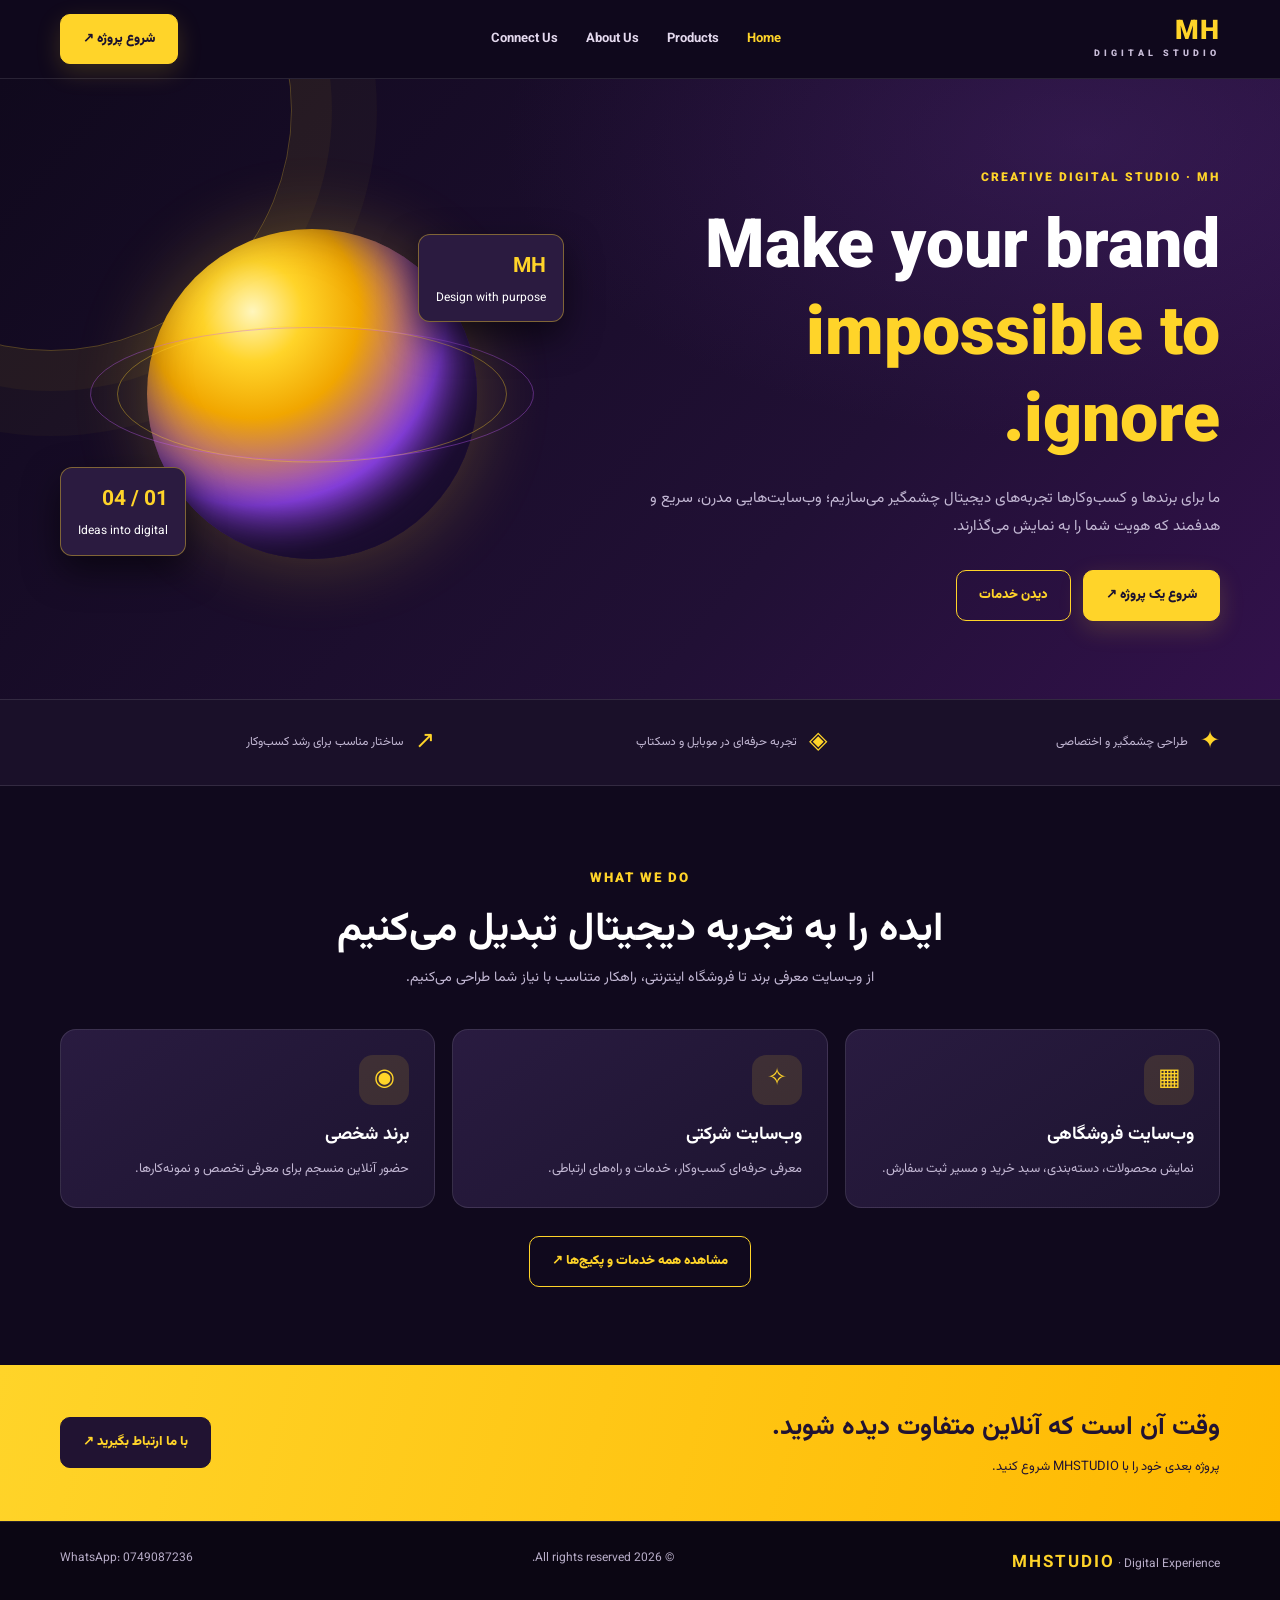
==== index.html @ b2521bc9 "Remove personal attribution and update WhatsApp contact" ====
<!doctype html><html lang="fa" dir="rtl"><head><meta charset="utf-8"><meta name="viewport" content="width=device-width,initial-scale=1"><meta name="theme-color" content="#10091d"><meta name="description" content="MHSTUDIO — creative web design and digital studio"><title>Home | MHSTUDIO</title><link rel="stylesheet" href="style.css"></head><body><header><div class="wrap nav"><a class="brand" href="index.html">MH<small>DIGITAL STUDIO</small></a><nav class="links" id="links"><a class="active" href="index.html">Home</a><a class="" href="products.html">Products</a><a class="" href="about.html">About Us</a><a class="" href="contact.html">Connect Us</a></nav><a class="btn" href="contact.html">شروع پروژه ↗</a><button class="menu" id="menu">☰</button></div></header><main><section class="hero"><div class="wrap hero-grid"><div><div class="tag">CREATIVE DIGITAL STUDIO · MH</div><h1>Make your brand<br><span>impossible to ignore.</span></h1><p>ما برای برندها و کسب‌وکارها تجربه‌های دیجیتال چشمگیر می‌سازیم؛ وب‌سایت‌هایی مدرن، سریع و هدفمند که هویت شما را به نمایش می‌گذارند.</p><div class="actions"><a class="btn" href="contact.html">شروع یک پروژه ↗</a><a class="btn outline" href="products.html">دیدن خدمات</a></div></div><div class="art"><div class="disc"></div><div class="float f1"><b>MH</b>Design with purpose</div><div class="float f2"><b>01 / 04</b>Ideas into digital</div></div></div></section><div class="strip"><div class="wrap stripin"><div class="stripitem"><i>✦</i>طراحی چشمگیر و اختصاصی</div><div class="stripitem"><i>◈</i>تجربه حرفه‌ای در موبایل و دسکتاپ</div><div class="stripitem"><i>↗</i>ساختار مناسب برای رشد کسب‌وکار</div></div></div><section class="content"><div class="wrap"><div class="head"><small>WHAT WE DO</small><h2>ایده را به تجربه دیجیتال تبدیل می‌کنیم</h2><p>از وب‌سایت معرفی برند تا فروشگاه اینترنتی، راهکار متناسب با نیاز شما طراحی می‌کنیم.</p></div><div class="cards"><article class="card"><div class="ico">▦</div><h3>وب‌سایت فروشگاهی</h3><p>نمایش محصولات، دسته‌بندی، سبد خرید و مسیر ثبت سفارش.</p></article><article class="card"><div class="ico">✧</div><h3>وب‌سایت شرکتی</h3><p>معرفی حرفه‌ای کسب‌وکار، خدمات و راه‌های ارتباطی.</p></article><article class="card"><div class="ico">◉</div><h3>برند شخصی</h3><p>حضور آنلاین منسجم برای معرفی تخصص و نمونه‌کارها.</p></article></div><div style="text-align:center;margin-top:28px"><a class="btn outline" href="products.html">مشاهده همه خدمات و پکیج‌ها ↗</a></div></div></section><div class="band"><div class="wrap bandin"><div><h2>وقت آن است که آنلاین متفاوت دیده شوید.</h2><p>پروژه بعدی خود را با MHSTUDIO شروع کنید.</p></div><a class="btn" href="contact.html">با ما ارتباط بگیرید ↗</a></div></div></main><footer><div class="wrap foot"><div><strong>MHSTUDIO</strong> · Digital Experience</div><div>© 2026 All rights reserved.</div><div><a href="https://wa.me/93749087236" target="_blank" rel="noopener">WhatsApp: 0749087236</a></div></div></footer><script>document.getElementById('menu').onclick=()=>document.getElementById('links').classList.toggle('open');document.querySelectorAll('.links a').forEach(a=>a.onclick=()=>document.getElementById('links').classList.remove('open'));</script></body></html>
---- style.css ----
@import url('https://fonts.googleapis.com/css2?family=Vazirmatn:wght@300;400;500;600;700;800;900&display=swap');
:root{--bg:#10091d;--bg2:#1b1030;--panel:#24183b;--yellow:#ffd429;--yellow2:#ffb800;--white:#fff;--muted:#c3b8d4;--line:#ffffff1c;--purple:#8d42e8;--pink:#ec4baf}
*{box-sizing:border-box}html{scroll-behavior:smooth}body{margin:0;background:var(--bg);color:var(--white);font-family:Vazirmatn,Tahoma,sans-serif;line-height:1.9}a{color:inherit;text-decoration:none}.wrap{width:min(1160px,calc(100% - 36px));margin:auto}
header{position:sticky;top:0;z-index:20;background:#10091df2;border-bottom:1px solid var(--line);backdrop-filter:blur(16px)}.nav{height:78px;display:flex;align-items:center;justify-content:space-between;gap:20px}.brand{font-size:27px;font-weight:900;letter-spacing:1px;color:var(--yellow);line-height:1}.brand small{display:block;color:#c9bdd9;font-size:9px;letter-spacing:4px;margin-top:4px}.links{display:flex;gap:28px;align-items:center;color:#e4d9ee;font-size:13px;font-weight:700}.links a:hover,.links a.active{color:var(--yellow)}.btn{display:inline-flex;align-items:center;justify-content:center;gap:9px;background:var(--yellow);color:#1b1230;padding:12px 22px;border-radius:10px;font-size:13px;font-weight:900;border:1px solid var(--yellow);box-shadow:0 8px 25px #ffd4292b;cursor:pointer}.btn:hover{background:#ffe36b;transform:translateY(-1px)}.btn.outline{background:transparent;color:var(--yellow);box-shadow:none}.menu{display:none;background:transparent;color:var(--yellow);border:1px solid var(--line);border-radius:9px;padding:8px 12px;font-size:20px}
.hero{position:relative;overflow:hidden;padding:88px 0 78px;background:radial-gradient(ellipse at 85% 10%,#572a8055,transparent 38%),linear-gradient(130deg,#10091d,#211035 65%,#32114b)}.hero:before{content:"";position:absolute;width:480px;height:480px;border-radius:50%;border:1px solid #ffd42945;left:-190px;top:-210px;box-shadow:0 0 0 40px #ffd4290b,0 0 0 85px #ffd42908}.hero-grid{position:relative;display:grid;grid-template-columns:1.1fr .9fr;gap:40px;align-items:center}.tag{color:var(--yellow);font-size:12px;font-weight:900;letter-spacing:2px}.hero h1{font-size:clamp(40px,5.5vw,68px);line-height:1.28;margin:17px 0;font-weight:900}.hero h1 span{color:var(--yellow)}.hero p{color:var(--muted);max-width:590px;font-size:15px}.actions{display:flex;gap:12px;flex-wrap:wrap;margin-top:28px}.art{min-height:360px;display:grid;place-items:center;position:relative}.disc{width:min(330px,72vw);aspect-ratio:1;border-radius:50%;background:radial-gradient(circle at 32% 25%,#fff6bd 0,#ffd429 15%,#f1a600 32%,#8d42e8 58%,#28123f 74%);box-shadow:0 0 75px #ffd4293d,inset -22px -25px 55px #180c2d;position:relative}.disc:before,.disc:after{content:"";position:absolute;inset:-30px;border:1px solid #ffd42977;border-radius:50%;transform:scaleY(.35) rotate(-28deg)}.disc:after{inset:-57px;transform:scaleY(.3) rotate(38deg);border-color:#c35bff77}.float{position:absolute;background:#2b1b40;border:1px solid #ffd42966;border-radius:12px;padding:12px 17px;font-size:12px;box-shadow:0 15px 35px #0008}.float b{display:block;color:var(--yellow);font-size:21px}.f1{top:20px;right:0}.f2{bottom:18px;left:0}
.strip{border-block:1px solid var(--line);background:#1a1029}.stripin{display:grid;grid-template-columns:repeat(3,1fr);gap:18px;padding:20px 0}.stripitem{display:flex;align-items:center;gap:12px;font-size:12px;color:var(--muted)}.stripitem i{font-style:normal;color:var(--yellow);font-size:24px}
section.content{padding:78px 0}.head{text-align:center;max-width:700px;margin:0 auto 38px}.head small{color:var(--yellow);font-weight:900;letter-spacing:2px}.head h2{font-size:clamp(28px,4vw,40px);margin:7px 0;color:white;line-height:1.4}.head p{font-size:14px;color:var(--muted);margin:0}.cards{display:grid;grid-template-columns:repeat(3,1fr);gap:17px}.card{background:linear-gradient(145deg,#291b40,#1d1430);border:1px solid var(--line);border-radius:16px;padding:25px;transition:.2s}.card:hover{transform:translateY(-5px);border-color:#ffd42988;box-shadow:0 16px 36px #0004}.ico{width:50px;height:50px;border-radius:14px;display:grid;place-items:center;background:#ffd42920;color:var(--yellow);font-size:24px}.card h3{margin:13px 0 5px;font-size:18px}.card p{font-size:13px;color:var(--muted);margin:0}.band{background:linear-gradient(105deg,#ffd429,#ffb800);color:#211332;padding:38px 0}.bandin{display:flex;justify-content:space-between;align-items:center;gap:20px}.band h2{font-size:26px;margin:0}.band p{margin:3px 0;font-size:13px}.band .btn{background:#211332;color:var(--yellow);border-color:#211332;box-shadow:none}
.pagehero{padding:58px 0;background:radial-gradient(ellipse at 80% 0,#672a8050,transparent 45%),#1a1029;border-bottom:1px solid var(--line)}.pagehero small{color:var(--yellow);letter-spacing:2px;font-weight:900}.pagehero h1{font-size:42px;margin:7px 0}.pagehero p{color:var(--muted);margin:0;max-width:700px}.productgrid{display:grid;grid-template-columns:repeat(3,1fr);gap:18px}.product{border-radius:17px;overflow:hidden;background:#211632;border:1px solid var(--line)}.producttop{height:155px;display:grid;place-items:center;background:linear-gradient(135deg,#ffd429,#f09e00);color:#241332;font-size:32px;font-weight:900;letter-spacing:2px}.product:nth-child(2) .producttop{background:linear-gradient(135deg,#a14ff0,#57288a);color:white}.product:nth-child(3) .producttop{background:linear-gradient(135deg,#f04baf,#9c2674);color:white}.product:nth-child(4) .producttop{background:linear-gradient(135deg,#2cbdc4,#126d79);color:white}.product:nth-child(5) .producttop{background:linear-gradient(135deg,#ffd429,#f1b900)}.productbody{padding:21px}.productbody small{color:var(--yellow);font-weight:900}.productbody h3{margin:5px 0}.productbody p{font-size:13px;color:var(--muted);min-height:50px}.price{font-size:13px;color:var(--yellow);font-weight:800}
.split{display:grid;grid-template-columns:.9fr 1.1fr;gap:40px;align-items:center}.visual{min-height:310px;border-radius:18px;background:radial-gradient(circle at 35% 35%,#ffd429,#a65a13 35%,#38154d 70%);display:grid;place-items:center;font-size:62px;font-weight:900;color:#fff4c0;text-shadow:0 5px 20px #0007}.copy h2{font-size:32px;line-height:1.5;margin:0 0 10px}.copy p,.copy li{font-size:14px;color:var(--muted)}.copy ul{padding-right:20px}.copy li{margin:8px 0}.contactgrid{display:grid;grid-template-columns:.8fr 1.2fr;gap:20px}.contactbox,.form{background:#211632;border:1px solid var(--line);border-radius:16px;padding:25px}.contactbox h3{font-size:23px;margin-top:0}.contactbox p{font-size:13px;color:var(--muted)}.form{display:grid;grid-template-columns:1fr 1fr;gap:12px}.field{display:grid;gap:5px}.field.full,.status{grid-column:1/-1}.field label{font-size:12px;color:#e4d9ee}.field input,.field select,.field textarea{width:100%;padding:12px;border-radius:9px;border:1px solid #ffffff24;background:#170e25;color:white;font:inherit;font-size:13px}.field select option{color:#111}.field textarea{min-height:105px}.status{font-size:13px;color:var(--yellow);min-height:22px}
footer{background:#0b0613;border-top:1px solid var(--line);padding:25px 0;color:#b8adc8;font-size:12px}.foot{display:flex;justify-content:space-between;gap:14px;flex-wrap:wrap}.foot strong{color:var(--yellow);font-size:17px;letter-spacing:2px}
@media(max-width:800px){.links{display:none;position:absolute;top:78px;right:0;left:0;background:#160d24;padding:18px 22px;flex-direction:column;align-items:flex-start;border-bottom:1px solid var(--line)}.links.open{display:flex}.menu{display:block}.nav>.btn{display:none}.hero-grid,.split,.contactgrid{grid-template-columns:1fr}.hero{padding:60px 0}.art{min-height:270px}.disc{width:220px}.cards,.productgrid{grid-template-columns:1fr 1fr}.stripin{grid-template-columns:1fr}.bandin{align-items:flex-start;flex-direction:column}}
@media(max-width:520px){.wrap{width:calc(100% - 28px)}section.content{padding:58px 0}.cards,.productgrid{grid-template-columns:1fr}.hero h1{font-size:39px}.pagehero h1{font-size:34px}.form{grid-template-columns:1fr}.field.full,.status{grid-column:auto}.foot{display:block}.foot div{margin:6px 0}.band h2{font-size:22px}}
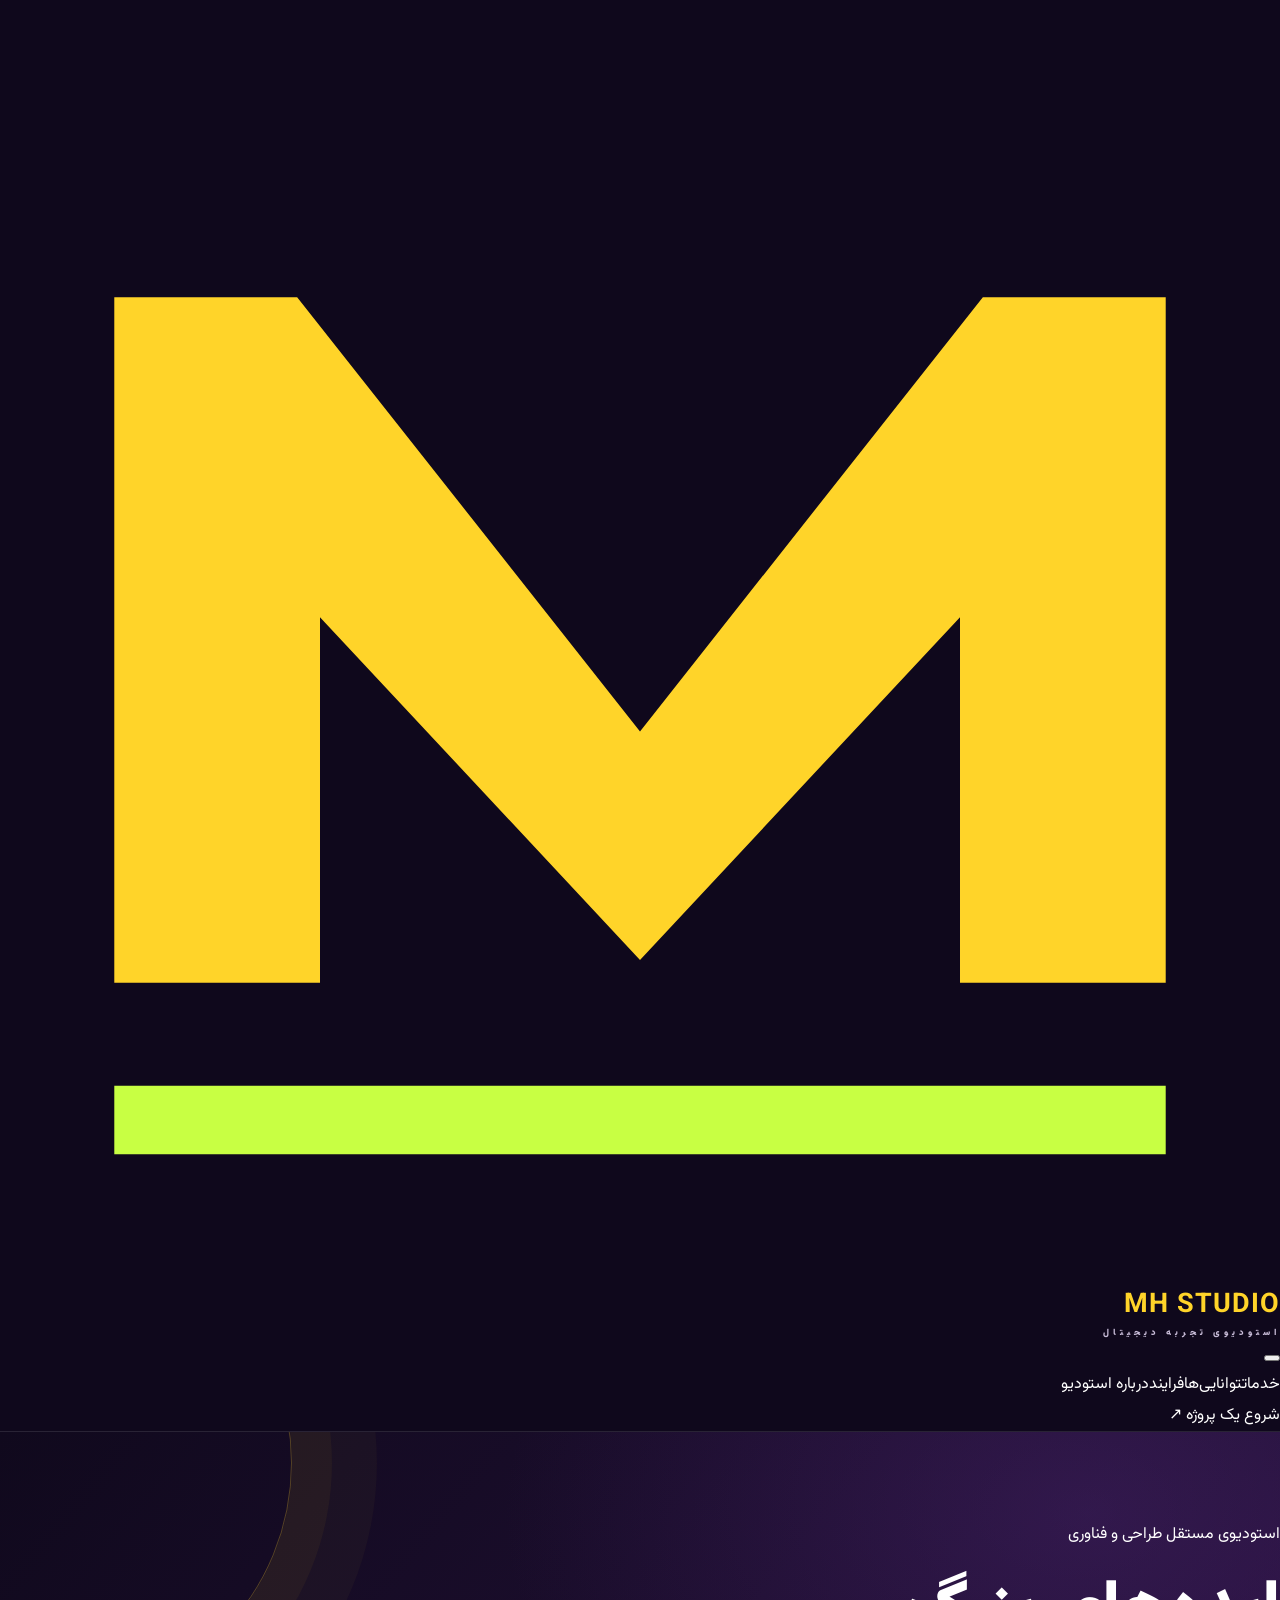
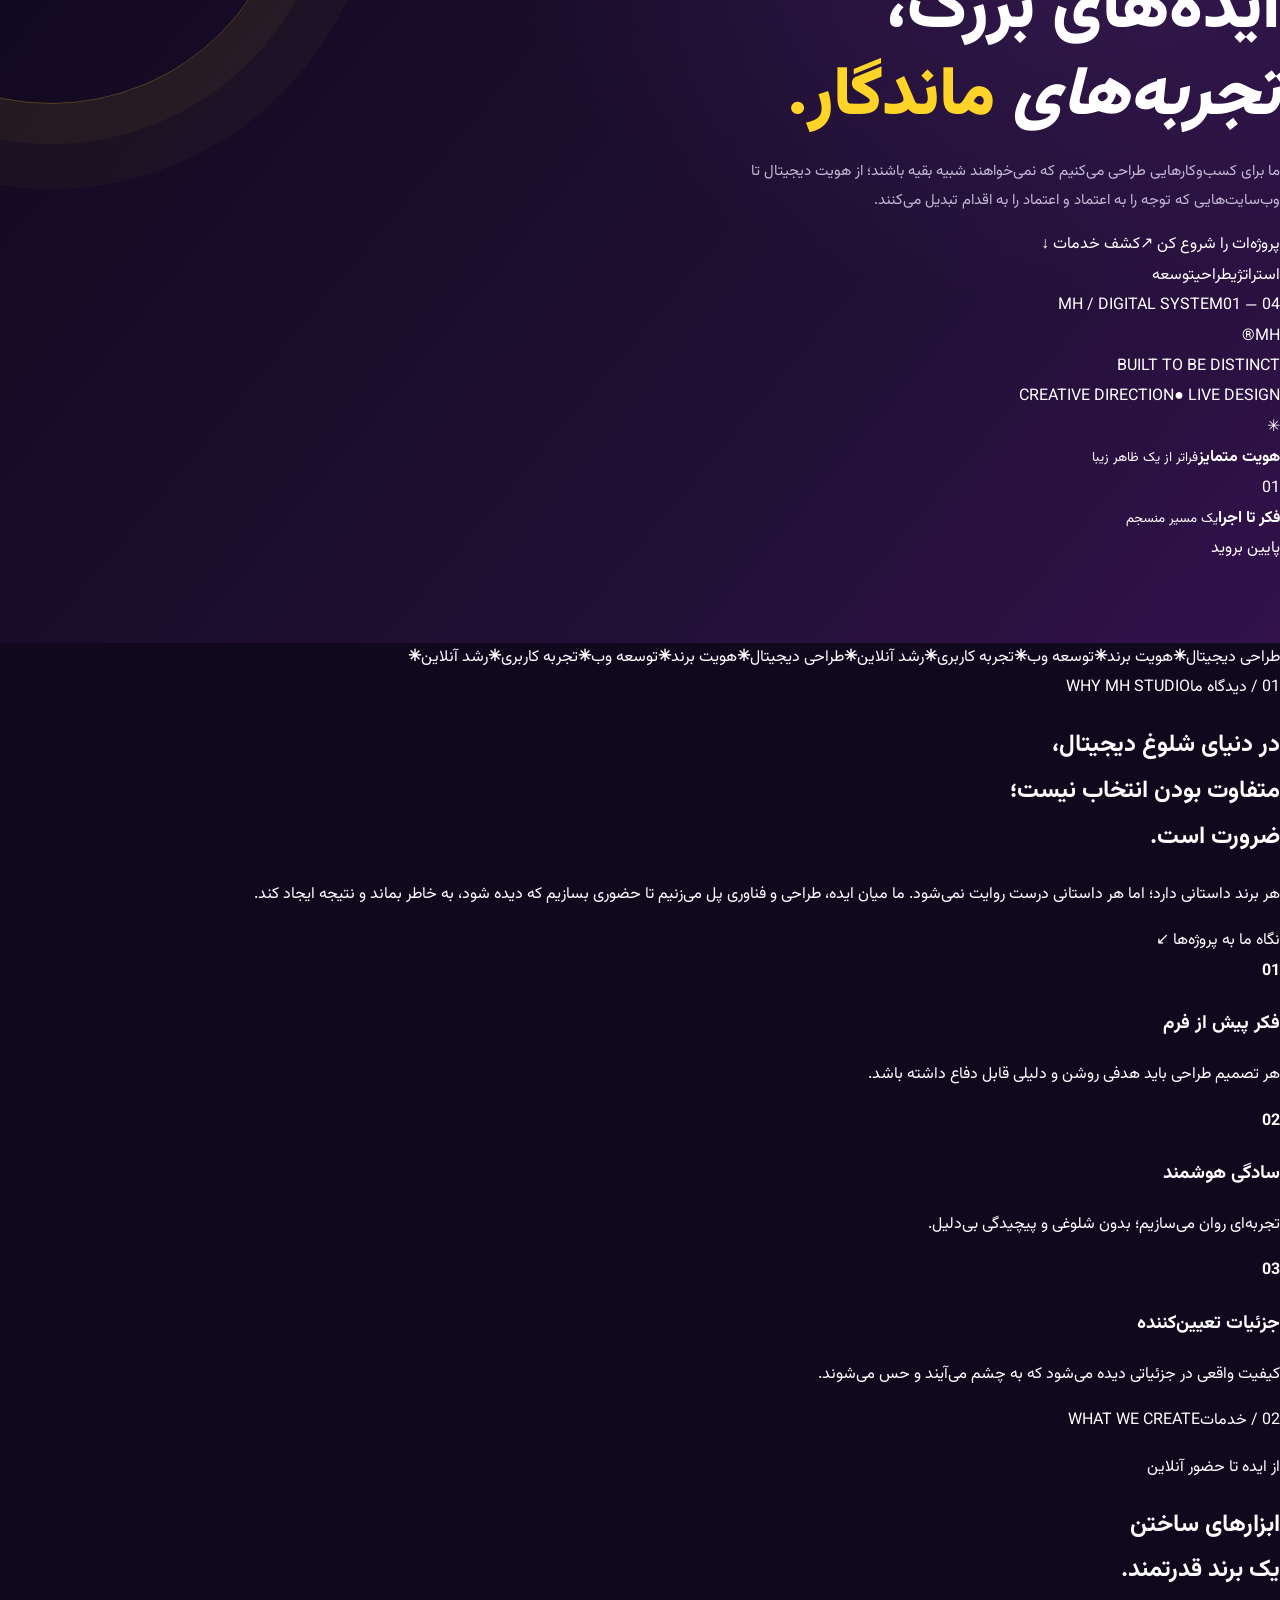
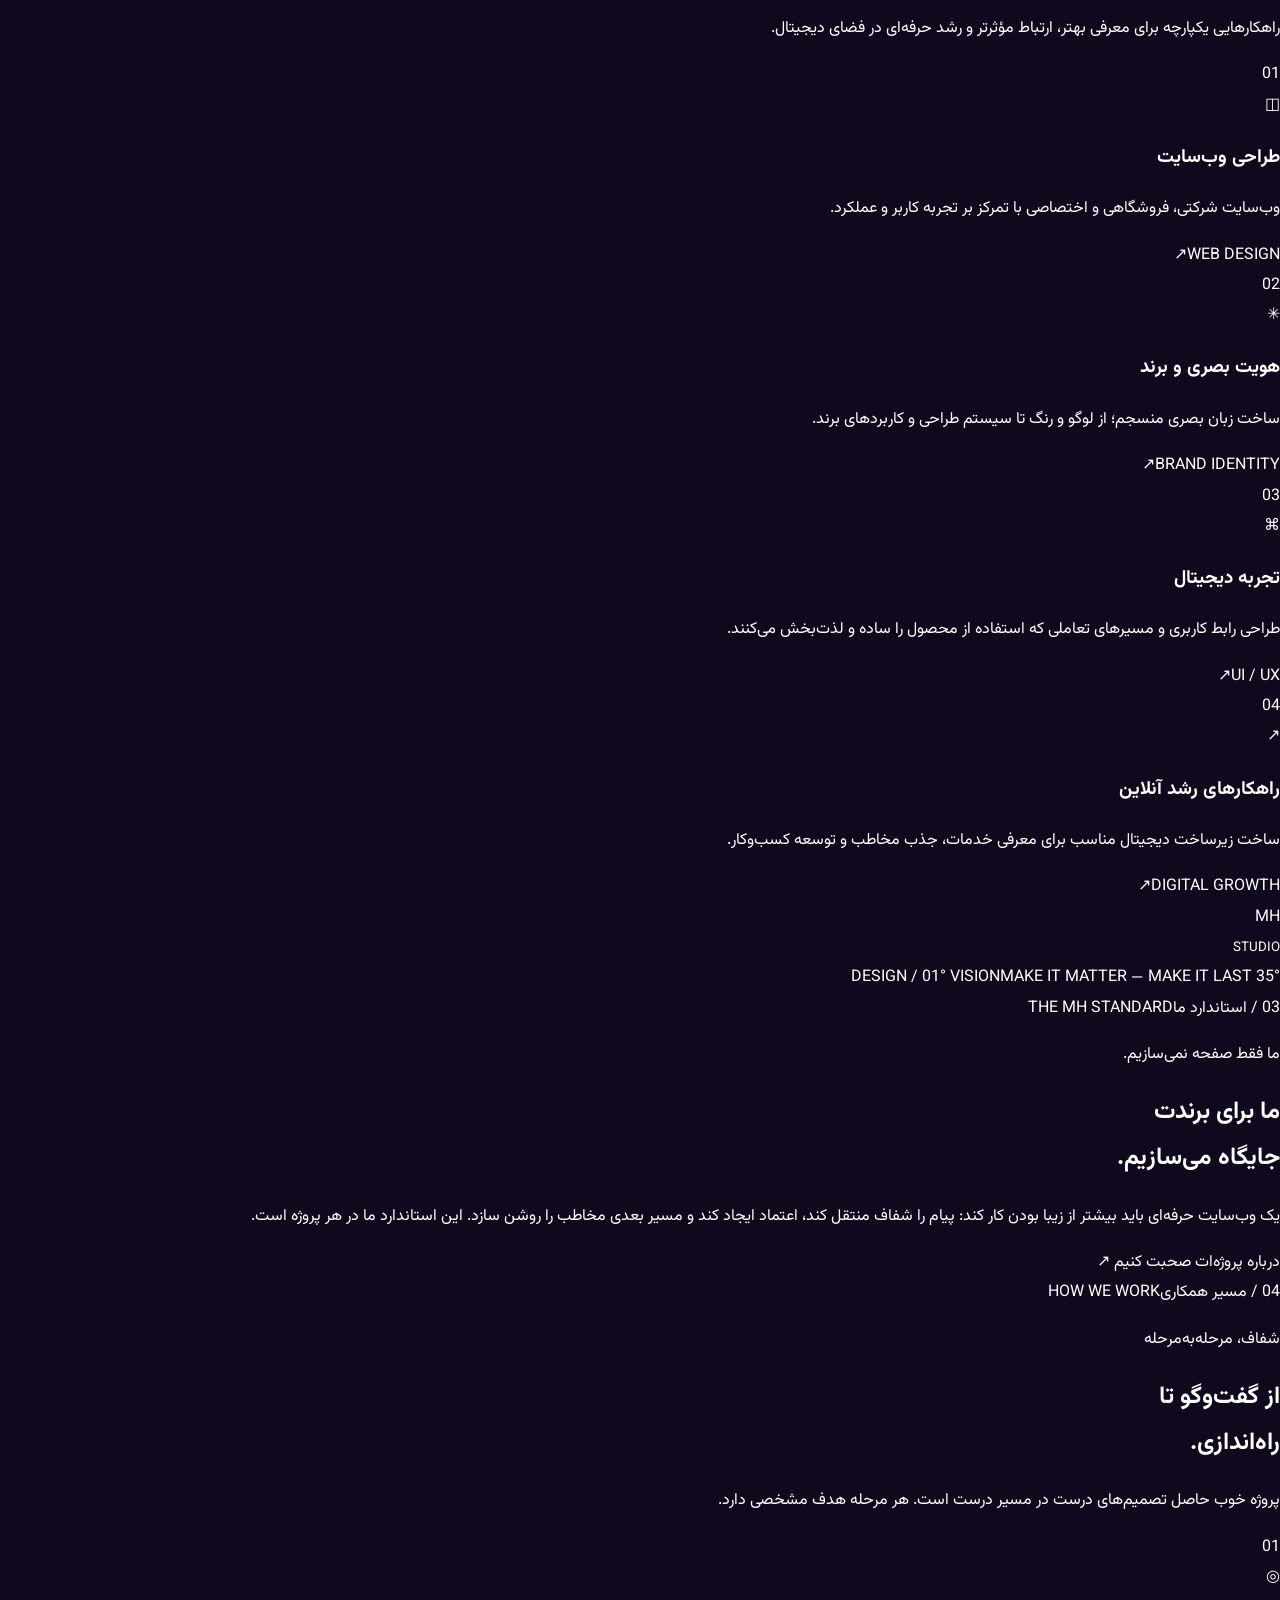
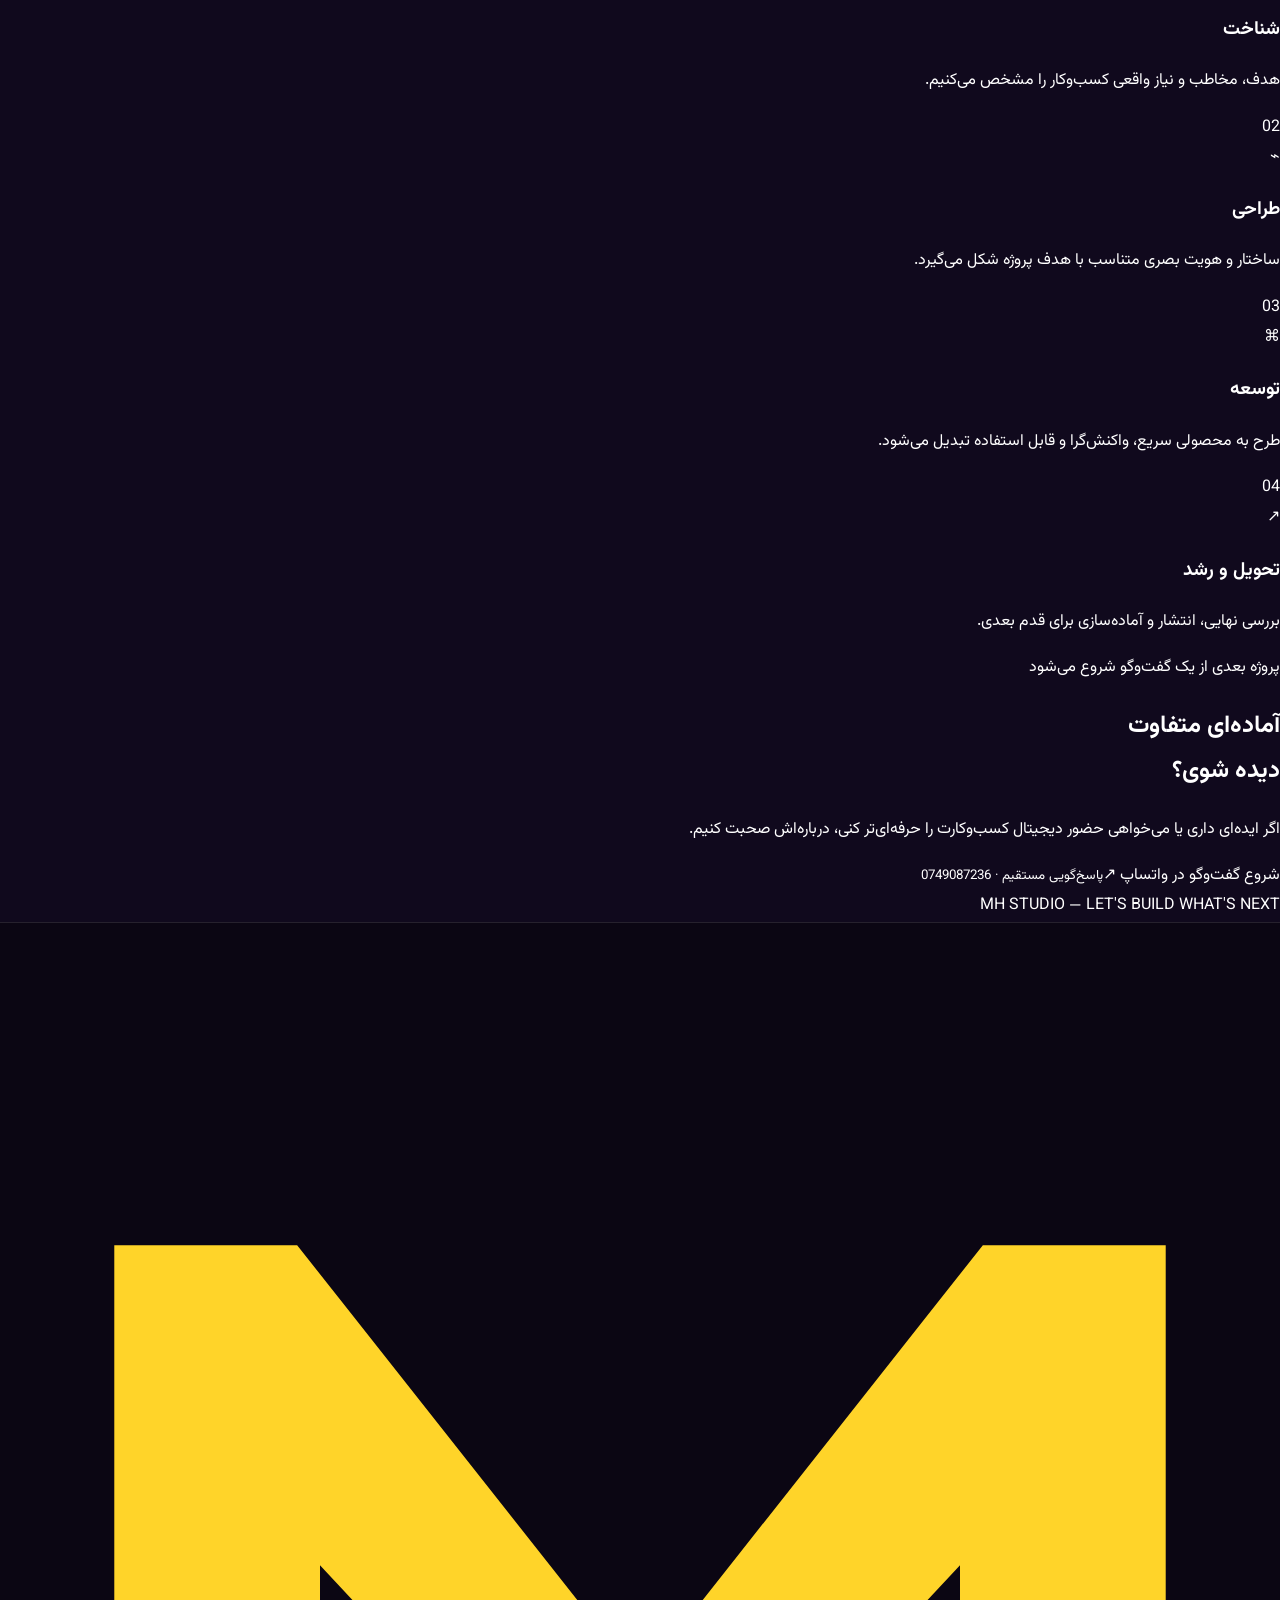
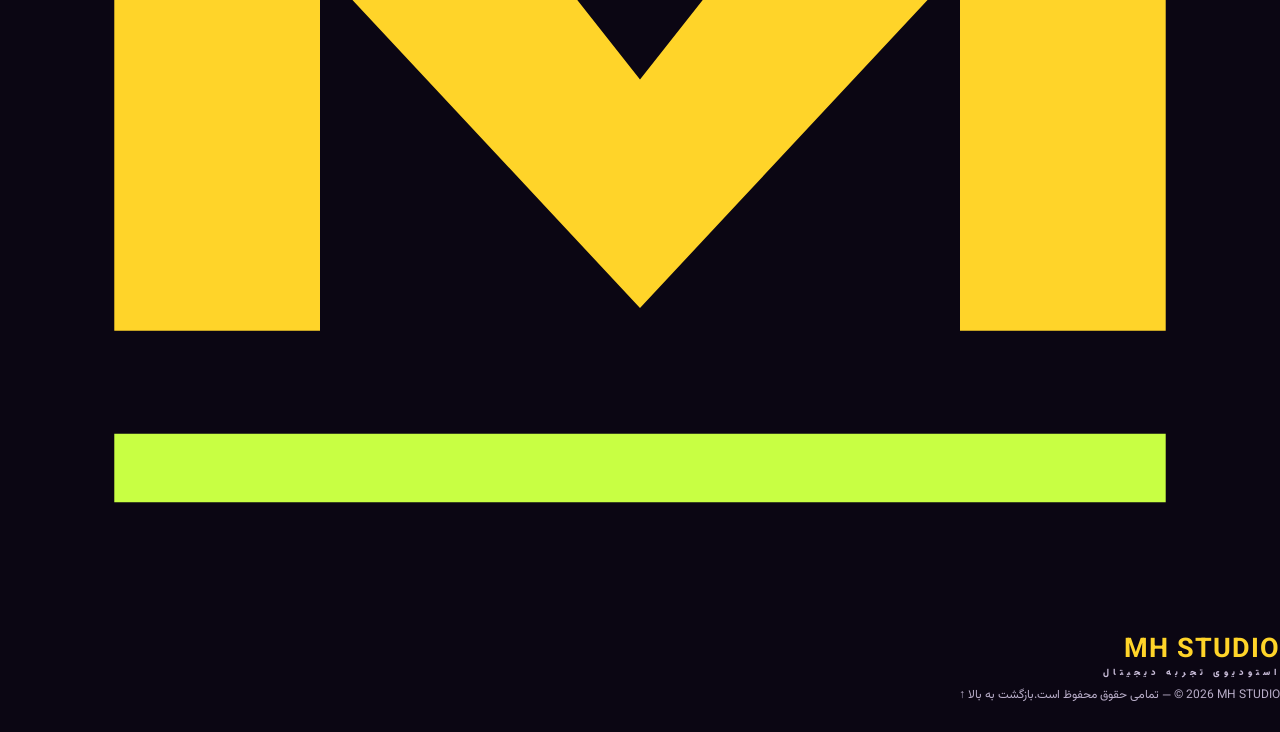
==== commit 8fd20bc7: "Redesign MH Studio homepage in Persian with custom identity and motion" ====
--- a/index.html
+++ b/index.html
@@ -1 +1,83 @@
-<!doctype html><html lang="fa" dir="rtl"><head><meta charset="utf-8"><meta name="viewport" content="width=device-width,initial-scale=1"><meta name="theme-color" content="#10091d"><meta name="description" content="MHSTUDIO — creative web design and digital studio"><title>Home | MHSTUDIO</title><link rel="stylesheet" href="style.css"></head><body><header><div class="wrap nav"><a class="brand" href="index.html">MH<small>DIGITAL STUDIO</small></a><nav class="links" id="links"><a class="active" href="index.html">Home</a><a class="" href="products.html">Products</a><a class="" href="about.html">About Us</a><a class="" href="contact.html">Connect Us</a></nav><a class="btn" href="contact.html">شروع پروژه ↗</a><button class="menu" id="menu">☰</button></div></header><main><section class="hero"><div class="wrap hero-grid"><div><div class="tag">CREATIVE DIGITAL STUDIO · MH</div><h1>Make your brand<br><span>impossible to ignore.</span></h1><p>ما برای برندها و کسب‌وکارها تجربه‌های دیجیتال چشمگیر می‌سازیم؛ وب‌سایت‌هایی مدرن، سریع و هدفمند که هویت شما را به نمایش می‌گذارند.</p><div class="actions"><a class="btn" href="contact.html">شروع یک پروژه ↗</a><a class="btn outline" href="products.html">دیدن خدمات</a></div></div><div class="art"><div class="disc"></div><div class="float f1"><b>MH</b>Design with purpose</div><div class="float f2"><b>01 / 04</b>Ideas into digital</div></div></div></section><div class="strip"><div class="wrap stripin"><div class="stripitem"><i>✦</i>طراحی چشمگیر و اختصاصی</div><div class="stripitem"><i>◈</i>تجربه حرفه‌ای در موبایل و دسکتاپ</div><div class="stripitem"><i>↗</i>ساختار مناسب برای رشد کسب‌وکار</div></div></div><section class="content"><div class="wrap"><div class="head"><small>WHAT WE DO</small><h2>ایده را به تجربه دیجیتال تبدیل می‌کنیم</h2><p>از وب‌سایت معرفی برند تا فروشگاه اینترنتی، راهکار متناسب با نیاز شما طراحی می‌کنیم.</p></div><div class="cards"><article class="card"><div class="ico">▦</div><h3>وب‌سایت فروشگاهی</h3><p>نمایش محصولات، دسته‌بندی، سبد خرید و مسیر ثبت سفارش.</p></article><article class="card"><div class="ico">✧</div><h3>وب‌سایت شرکتی</h3><p>معرفی حرفه‌ای کسب‌وکار، خدمات و راه‌های ارتباطی.</p></article><article class="card"><div class="ico">◉</div><h3>برند شخصی</h3><p>حضور آنلاین منسجم برای معرفی تخصص و نمونه‌کارها.</p></article></div><div style="text-align:center;margin-top:28px"><a class="btn outline" href="products.html">مشاهده همه خدمات و پکیج‌ها ↗</a></div></div></section><div class="band"><div class="wrap bandin"><div><h2>وقت آن است که آنلاین متفاوت دیده شوید.</h2><p>پروژه بعدی خود را با MHSTUDIO شروع کنید.</p></div><a class="btn" href="contact.html">با ما ارتباط بگیرید ↗</a></div></div></main><footer><div class="wrap foot"><div><strong>MHSTUDIO</strong> · Digital Experience</div><div>© 2026 All rights reserved.</div><div><a href="https://wa.me/93749087236" target="_blank" rel="noopener">WhatsApp: 0749087236</a></div></div></footer><script>document.getElementById('menu').onclick=()=>document.getElementById('links').classList.toggle('open');document.querySelectorAll('.links a').forEach(a=>a.onclick=()=>document.getElementById('links').classList.remove('open'));</script></body></html>+<!doctype html>
+<html lang="fa" dir="rtl">
+<head>
+<meta charset="utf-8"><meta name="viewport" content="width=device-width,initial-scale=1">
+<meta name="theme-color" content="#090b0a">
+<meta name="description" content="MH STUDIO — استودیوی مستقل طراحی تجربه‌های دیجیتال، وب‌سایت و هویت برند.">
+<title>MH STUDIO — استودیو تجربه‌های دیجیتال</title>
+<link rel="preconnect" href="https://fonts.googleapis.com"><link rel="preconnect" href="https://fonts.gstatic.com" crossorigin>
+<link href="https://fonts.googleapis.com/css2?family=Vazirmatn:wght@300;400;500;600;700;800;900&display=swap" rel="stylesheet">
+<link rel="stylesheet" href="style.css">
+</head>
+<body>
+<div class="noise"></div><div class="cursor-glow" aria-hidden="true"></div>
+<header class="site-header" id="top">
+ <a class="brand" href="#top" aria-label="MH Studio">
+  <svg class="brand-mark" viewBox="0 0 56 56" role="img" aria-label="MH"><path d="M5 43V13h8l15 19 15-19h8v30h-9V27L28 42 14 27v16z" fill="currentColor"/><path d="M5 49h46" stroke="#c8ff43" stroke-width="3"/></svg>
+  <span><b>MH STUDIO</b><small>استودیوی تجربه دیجیتال</small></span>
+ </a>
+ <button class="menu-toggle" aria-label="باز کردن منو" aria-expanded="false"><i></i><i></i></button>
+ <nav class="main-nav"><a href="#services">خدمات</a><a href="#work">توانایی‌ها</a><a href="#process">فرایند</a><a href="#about">درباره استودیو</a></nav>
+ <a class="header-cta" href="#contact">شروع یک پروژه <span>↗</span></a>
+</header>
+<main>
+<section class="hero section-shell">
+ <div class="hero-grid"></div><div class="hero-orbit orbit-one"></div><div class="hero-orbit orbit-two"></div>
+ <div class="hero-copy reveal">
+  <div class="eyebrow"><span class="pulse"></span> استودیوی مستقل طراحی و فناوری</div>
+  <h1>ایده‌های بزرگ،<br><em>تجربه‌های</em> <span class="outline-text">ماندگار.</span></h1>
+  <p class="hero-lead">ما برای کسب‌وکارهایی طراحی می‌کنیم که نمی‌خواهند شبیه بقیه باشند؛ از هویت دیجیتال تا وب‌سایت‌هایی که توجه را به اعتماد و اعتماد را به اقدام تبدیل می‌کنند.</p>
+  <div class="hero-actions"><a class="button button-primary" href="#contact">پروژه‌ات را شروع کن <span>↗</span></a><a class="text-link" href="#services">کشف خدمات <span>↓</span></a></div>
+  <div class="hero-meta"><span>استراتژی</span><b></b><span>طراحی</span><b></b><span>توسعه</span></div>
+ </div>
+ <div class="hero-visual reveal">
+  <div class="visual-frame"><div class="visual-top"><span>MH / DIGITAL SYSTEM</span><span>01 — 04</span></div>
+   <div class="visual-core"><div class="core-ring ring-a"></div><div class="core-ring ring-b"></div><div class="core-cross">MH<span>®</span></div><div class="core-caption">BUILT TO BE DISTINCT</div></div>
+   <div class="visual-bottom"><span>CREATIVE DIRECTION</span><span class="live-dot">● LIVE DESIGN</span></div>
+  </div>
+  <div class="float-card float-a"><span class="mini-icon">✳</span><div><b>هویت متمایز</b><small>فراتر از یک ظاهر زیبا</small></div></div>
+  <div class="float-card float-b"><span class="mini-number">01</span><div><b>فکر تا اجرا</b><small>یک مسیر منسجم</small></div></div>
+ </div>
+ <div class="hero-scroll"><span>پایین بروید</span><i></i></div>
+</section>
+<section class="ticker" aria-label="توانایی‌ها"><div class="ticker-track"><span>طراحی دیجیتال</span><b>✳</b><span>هویت برند</span><b>✳</b><span>توسعه وب</span><b>✳</b><span>تجربه کاربری</span><b>✳</b><span>رشد آنلاین</span><b>✳</b><span>طراحی دیجیتال</span><b>✳</b><span>هویت برند</span><b>✳</b><span>توسعه وب</span><b>✳</b><span>تجربه کاربری</span><b>✳</b><span>رشد آنلاین</span><b>✳</b></div></section>
+<section class="intro section-shell" id="about">
+ <div class="section-label reveal"><span>01 / دیدگاه ما</span><i></i><span>WHY MH STUDIO</span></div>
+ <div class="intro-layout"><h2 class="reveal">در دنیای شلوغ دیجیتال،<br> <span>متفاوت بودن</span> انتخاب نیست؛<br> ضرورت است.</h2><div class="intro-text reveal"><p>هر برند داستانی دارد؛ اما هر داستانی درست روایت نمی‌شود. ما میان ایده، طراحی و فناوری پل می‌زنیم تا حضوری بسازیم که دیده شود، به خاطر بماند و نتیجه ایجاد کند.</p><a class="arrow-link" href="#process">نگاه ما به پروژه‌ها <span>↙</span></a></div></div>
+ <div class="principles"><article class="principle reveal"><strong>01</strong><h3>فکر پیش از فرم</h3><p>هر تصمیم طراحی باید هدفی روشن و دلیلی قابل دفاع داشته باشد.</p></article><article class="principle reveal"><strong>02</strong><h3>سادگی هوشمند</h3><p>تجربه‌ای روان می‌سازیم؛ بدون شلوغی و پیچیدگی بی‌دلیل.</p></article><article class="principle reveal"><strong>03</strong><h3>جزئیات تعیین‌کننده</h3><p>کیفیت واقعی در جزئیاتی دیده می‌شود که به چشم می‌آیند و حس می‌شوند.</p></article></div>
+</section>
+<section class="services section-shell" id="services">
+ <div class="section-label reveal"><span>02 / خدمات</span><i></i><span>WHAT WE CREATE</span></div>
+ <div class="section-heading reveal"><div><p class="kicker">از ایده تا حضور آنلاین</p><h2>ابزارهای ساختن<br><span>یک برند قدرتمند.</span></h2></div><p>راهکارهایی یکپارچه برای معرفی بهتر، ارتباط مؤثرتر و رشد حرفه‌ای در فضای دیجیتال.</p></div>
+ <div class="service-list">
+  <article class="service-row reveal"><span class="service-index">01</span><div class="service-icon">◫</div><div class="service-info"><h3>طراحی وب‌سایت</h3><p>وب‌سایت شرکتی، فروشگاهی و اختصاصی با تمرکز بر تجربه کاربر و عملکرد.</p></div><span class="service-tag">WEB DESIGN</span><a href="#contact" aria-label="درخواست طراحی وب‌سایت">↗</a></article>
+  <article class="service-row reveal"><span class="service-index">02</span><div class="service-icon">✳</div><div class="service-info"><h3>هویت بصری و برند</h3><p>ساخت زبان بصری منسجم؛ از لوگو و رنگ تا سیستم طراحی و کاربردهای برند.</p></div><span class="service-tag">BRAND IDENTITY</span><a href="#contact" aria-label="درخواست هویت بصری">↗</a></article>
+  <article class="service-row reveal"><span class="service-index">03</span><div class="service-icon">⌘</div><div class="service-info"><h3>تجربه دیجیتال</h3><p>طراحی رابط کاربری و مسیرهای تعاملی که استفاده از محصول را ساده و لذت‌بخش می‌کنند.</p></div><span class="service-tag">UI / UX</span><a href="#contact" aria-label="درخواست تجربه دیجیتال">↗</a></article>
+  <article class="service-row reveal"><span class="service-index">04</span><div class="service-icon">↗</div><div class="service-info"><h3>راهکارهای رشد آنلاین</h3><p>ساخت زیرساخت دیجیتال مناسب برای معرفی خدمات، جذب مخاطب و توسعه کسب‌وکار.</p></div><span class="service-tag">DIGITAL GROWTH</span><a href="#contact" aria-label="درخواست راهکار رشد آنلاین">↗</a></article>
+ </div>
+</section>
+<section class="manifesto section-shell" id="work">
+ <div class="manifesto-art reveal"><div class="manifesto-grid"></div><div class="manifesto-stamp">MH<br><small>STUDIO</small></div><span class="manifesto-coord">35° DESIGN / 01° VISION</span><span class="manifesto-side">MAKE IT MATTER — MAKE IT LAST</span></div>
+ <div class="manifesto-copy reveal"><div class="section-label"><span>03 / استاندارد ما</span><i></i><span>THE MH STANDARD</span></div><p class="kicker">ما فقط صفحه نمی‌سازیم.</p><h2>ما برای برندت<br><span>جایگاه می‌سازیم.</span></h2><p>یک وب‌سایت حرفه‌ای باید بیشتر از زیبا بودن کار کند: پیام را شفاف منتقل کند، اعتماد ایجاد کند و مسیر بعدی مخاطب را روشن سازد. این استاندارد ما در هر پروژه است.</p><a class="button button-outline" href="#contact">درباره پروژه‌ات صحبت کنیم <span>↗</span></a></div>
+</section>
+<section class="process section-shell" id="process">
+ <div class="section-label reveal"><span>04 / مسیر همکاری</span><i></i><span>HOW WE WORK</span></div>
+ <div class="section-heading reveal"><div><p class="kicker">شفاف، مرحله‌به‌مرحله</p><h2>از گفت‌وگو تا<br><span>راه‌اندازی.</span></h2></div><p>پروژه خوب حاصل تصمیم‌های درست در مسیر درست است. هر مرحله هدف مشخصی دارد.</p></div>
+ <div class="process-grid"><article class="process-card reveal"><span>01</span><div class="process-symbol">◎</div><h3>شناخت</h3><p>هدف، مخاطب و نیاز واقعی کسب‌وکار را مشخص می‌کنیم.</p></article><article class="process-card reveal"><span>02</span><div class="process-symbol">⌁</div><h3>طراحی</h3><p>ساختار و هویت بصری متناسب با هدف پروژه شکل می‌گیرد.</p></article><article class="process-card reveal"><span>03</span><div class="process-symbol">⌘</div><h3>توسعه</h3><p>طرح به محصولی سریع، واکنش‌گرا و قابل استفاده تبدیل می‌شود.</p></article><article class="process-card reveal"><span>04</span><div class="process-symbol">↗</div><h3>تحویل و رشد</h3><p>بررسی نهایی، انتشار و آماده‌سازی برای قدم بعدی.</p></article></div>
+</section>
+<section class="contact section-shell" id="contact">
+ <div class="contact-glow"></div><div class="contact-inner reveal"><p class="kicker">پروژه بعدی از یک گفت‌وگو شروع می‌شود</p><h2>آماده‌ای متفاوت<br><span>دیده شوی؟</span></h2><p>اگر ایده‌ای داری یا می‌خواهی حضور دیجیتال کسب‌وکارت را حرفه‌ای‌تر کنی، درباره‌اش صحبت کنیم.</p><a class="button button-primary contact-button" href="https://wa.me/93749087236" target="_blank" rel="noopener">شروع گفت‌وگو در واتساپ <span>↗</span></a><small>پاسخ‌گویی مستقیم · 0749087236</small></div>
+ <div class="contact-side">MH STUDIO — LET'S BUILD WHAT'S NEXT</div>
+</section>
+</main>
+<footer class="site-footer"><a class="brand footer-brand" href="#top"><svg class="brand-mark" viewBox="0 0 56 56" aria-hidden="true"><path d="M5 43V13h8l15 19 15-19h8v30h-9V27L28 42 14 27v16z" fill="currentColor"/><path d="M5 49h46" stroke="#c8ff43" stroke-width="3"/></svg><span><b>MH STUDIO</b><small>استودیوی تجربه دیجیتال</small></span></a><span>© 2026 MH STUDIO — تمامی حقوق محفوظ است.</span><a href="#top" class="back-top">بازگشت به بالا ↑</a></footer>
+<script>
+const menuBtn=document.querySelector('.menu-toggle'),nav=document.querySelector('.main-nav');
+menuBtn.addEventListener('click',()=>{const open=nav.classList.toggle('is-open');menuBtn.setAttribute('aria-expanded',String(open));});
+nav.querySelectorAll('a').forEach(a=>a.addEventListener('click',()=>{nav.classList.remove('is-open');menuBtn.setAttribute('aria-expanded','false');}));
+const observer=new IntersectionObserver(entries=>entries.forEach(entry=>{if(entry.isIntersecting){entry.target.classList.add('is-visible');observer.unobserve(entry.target);}}),{threshold:.12});
+document.querySelectorAll('.reveal').forEach(el=>observer.observe(el));
+const glow=document.querySelector('.cursor-glow');
+if(matchMedia('(pointer:fine)').matches){window.addEventListener('pointermove',e=>{glow.style.setProperty('--x',e.clientX+'px');glow.style.setProperty('--y',e.clientY+'px');});}
+</script>
+</body></html>
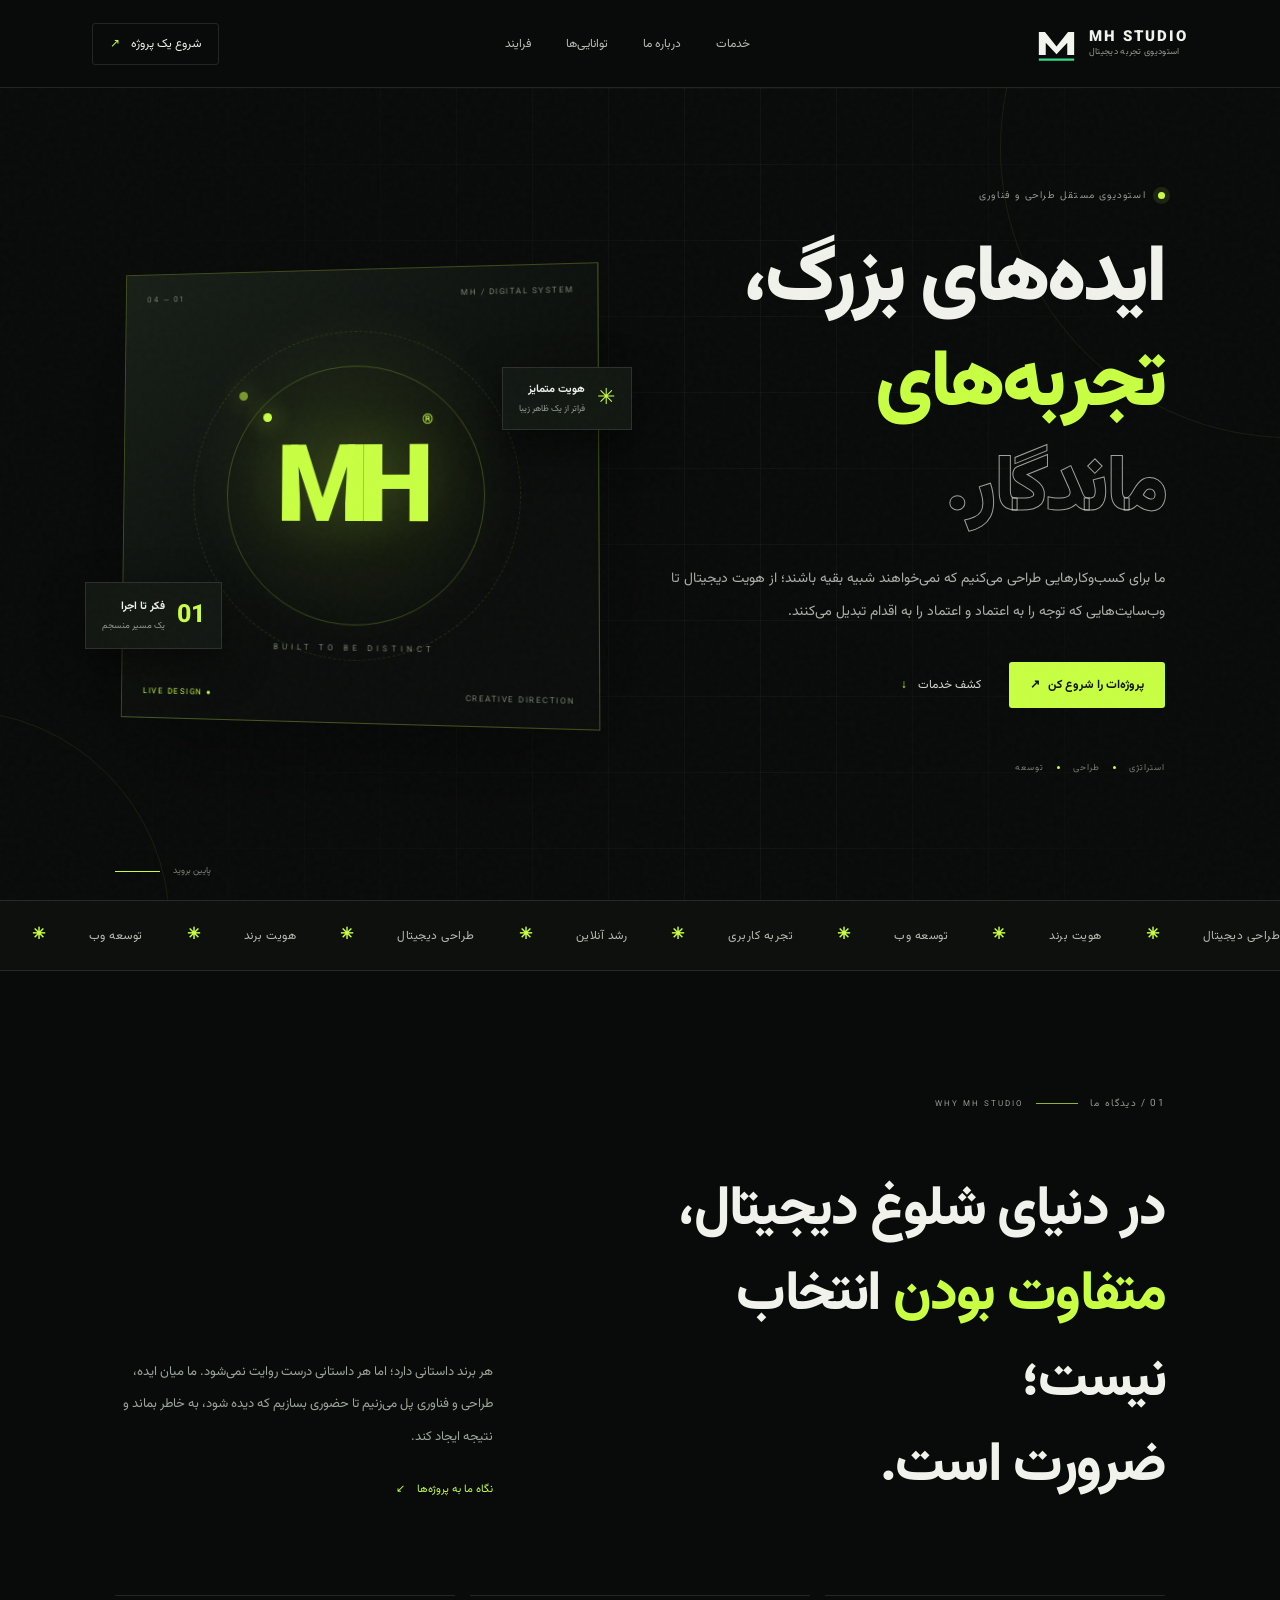
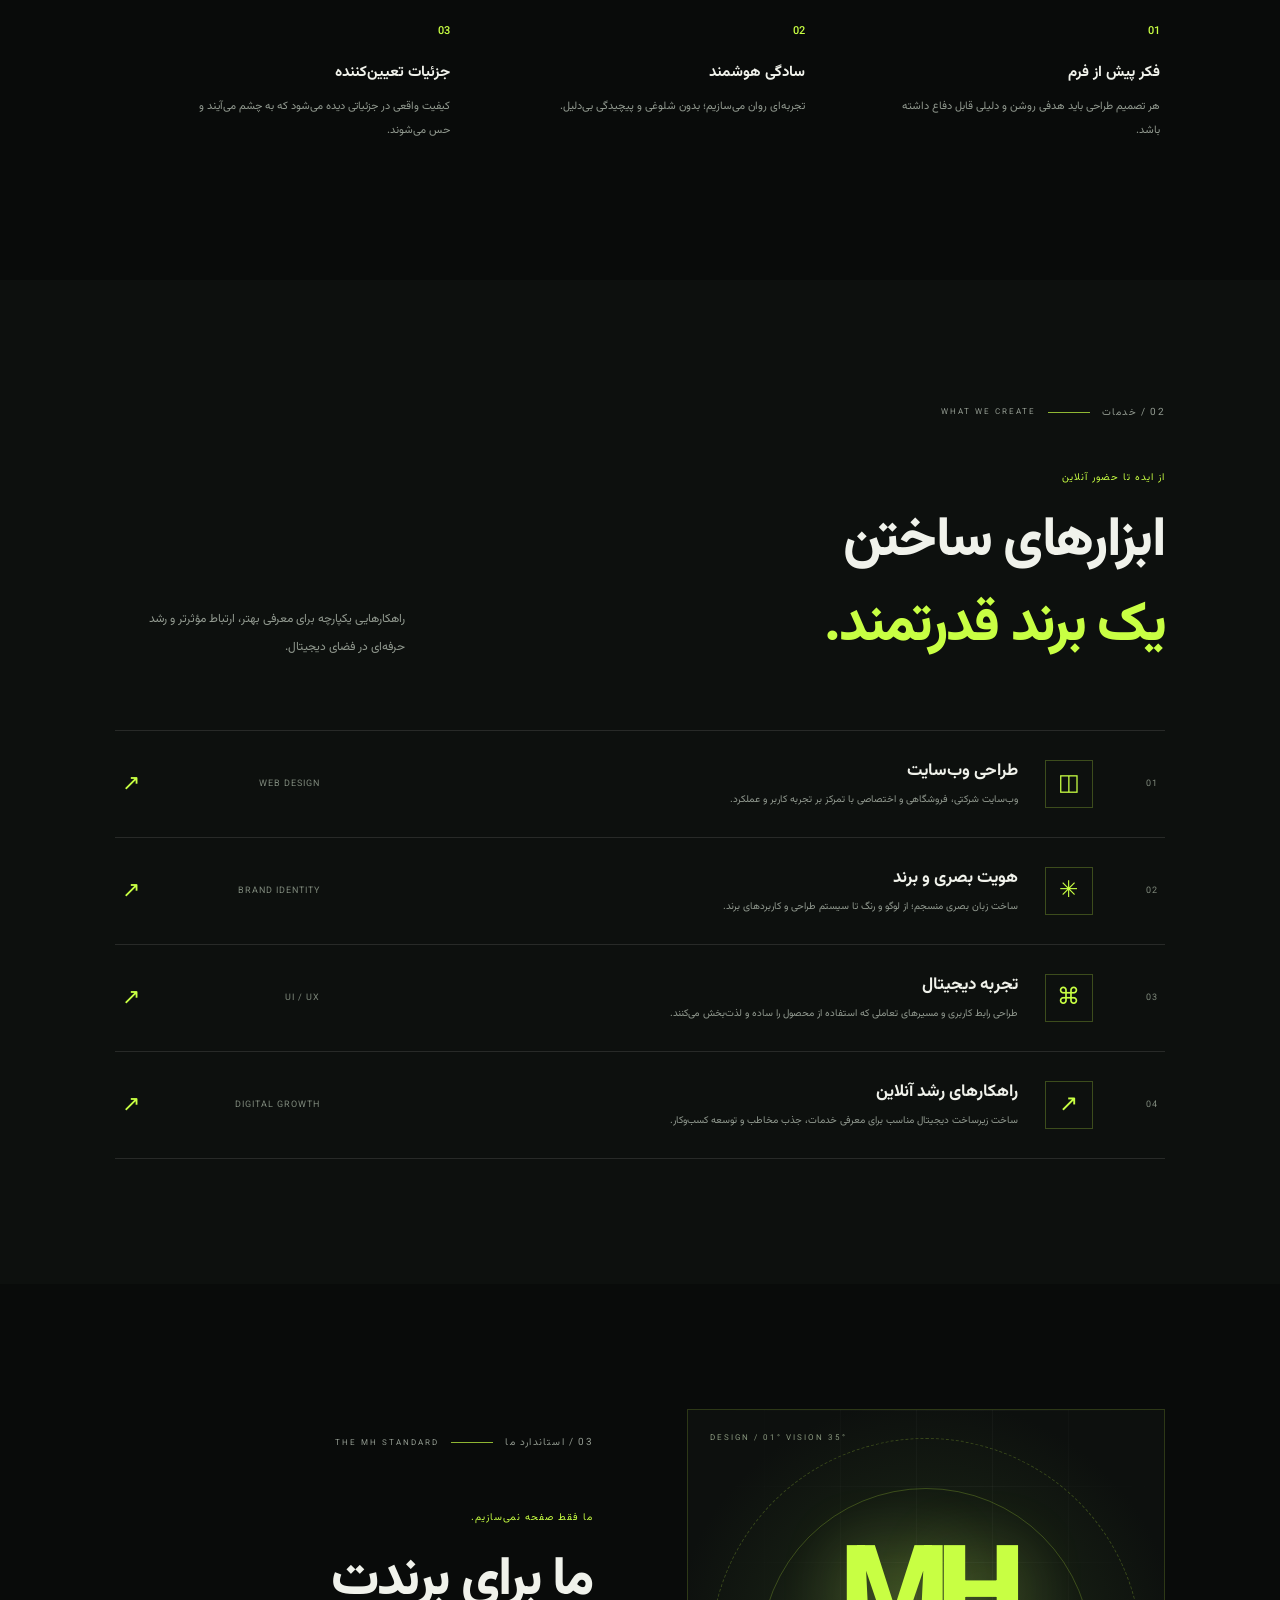
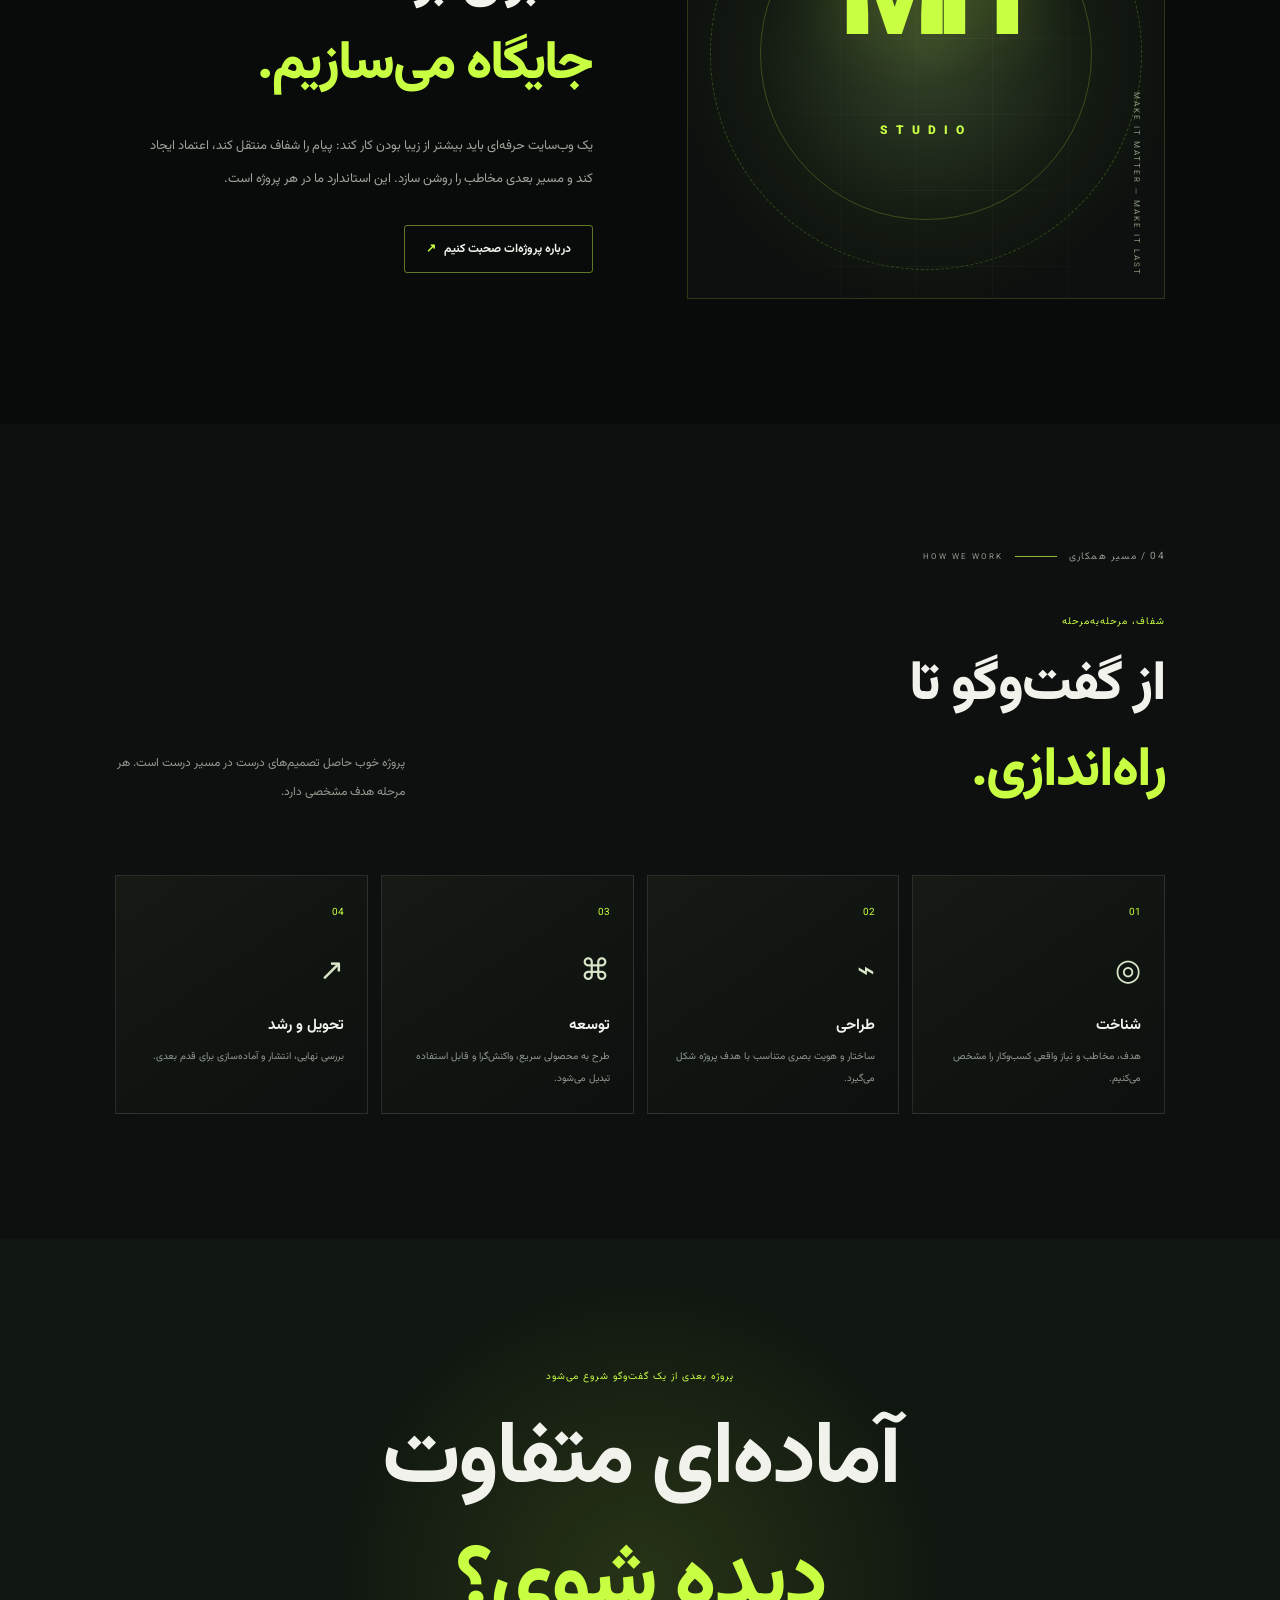
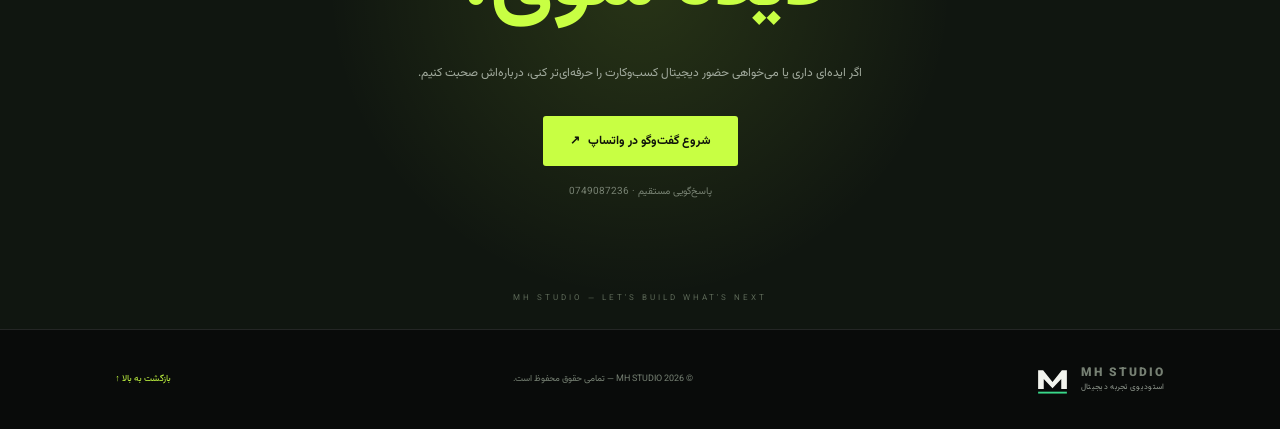
==== commit 48116611: "Update homepage navigation and green brand accent" ====
--- a/index.html
+++ b/index.html
@@ -13,12 +13,12 @@
 <div class="noise"></div><div class="cursor-glow" aria-hidden="true"></div>
 <header class="site-header" id="top">
  <a class="brand" href="#top" aria-label="MH Studio">
-  <svg class="brand-mark" viewBox="0 0 56 56" role="img" aria-label="MH"><path d="M5 43V13h8l15 19 15-19h8v30h-9V27L28 42 14 27v16z" fill="currentColor"/><path d="M5 49h46" stroke="#c8ff43" stroke-width="3"/></svg>
+  <svg class="brand-mark" viewBox="0 0 56 56" role="img" aria-label="MH"><path d="M5 43V13h8l15 19 15-19h8v30h-9V27L28 42 14 27v16z" fill="currentColor"/><path d="M5 49h46" stroke="#39d98a" stroke-width="3"/></svg>
   <span><b>MH STUDIO</b><small>استودیوی تجربه دیجیتال</small></span>
  </a>
  <button class="menu-toggle" aria-label="باز کردن منو" aria-expanded="false"><i></i><i></i></button>
- <nav class="main-nav"><a href="#services">خدمات</a><a href="#work">توانایی‌ها</a><a href="#process">فرایند</a><a href="#about">درباره استودیو</a></nav>
- <a class="header-cta" href="#contact">شروع یک پروژه <span>↗</span></a>
+ <nav class="main-nav"><a href="services.html">خدمات</a><a href="about.html">درباره ما</a><a href="#work">توانایی‌ها</a><a href="#process">فرایند</a></nav>
+ <a class="header-cta" href="contact.html">شروع یک پروژه <span>↗</span></a>
 </header>
 <main>
 <section class="hero section-shell">
@@ -27,7 +27,7 @@
   <div class="eyebrow"><span class="pulse"></span> استودیوی مستقل طراحی و فناوری</div>
   <h1>ایده‌های بزرگ،<br><em>تجربه‌های</em> <span class="outline-text">ماندگار.</span></h1>
   <p class="hero-lead">ما برای کسب‌وکارهایی طراحی می‌کنیم که نمی‌خواهند شبیه بقیه باشند؛ از هویت دیجیتال تا وب‌سایت‌هایی که توجه را به اعتماد و اعتماد را به اقدام تبدیل می‌کنند.</p>
-  <div class="hero-actions"><a class="button button-primary" href="#contact">پروژه‌ات را شروع کن <span>↗</span></a><a class="text-link" href="#services">کشف خدمات <span>↓</span></a></div>
+  <div class="hero-actions"><a class="button button-primary" href="contact.html">پروژه‌ات را شروع کن <span>↗</span></a><a class="text-link" href="services.html">کشف خدمات <span>↓</span></a></div>
   <div class="hero-meta"><span>استراتژی</span><b></b><span>طراحی</span><b></b><span>توسعه</span></div>
  </div>
  <div class="hero-visual reveal">
@@ -58,7 +58,7 @@
 </section>
 <section class="manifesto section-shell" id="work">
  <div class="manifesto-art reveal"><div class="manifesto-grid"></div><div class="manifesto-stamp">MH<br><small>STUDIO</small></div><span class="manifesto-coord">35° DESIGN / 01° VISION</span><span class="manifesto-side">MAKE IT MATTER — MAKE IT LAST</span></div>
- <div class="manifesto-copy reveal"><div class="section-label"><span>03 / استاندارد ما</span><i></i><span>THE MH STANDARD</span></div><p class="kicker">ما فقط صفحه نمی‌سازیم.</p><h2>ما برای برندت<br><span>جایگاه می‌سازیم.</span></h2><p>یک وب‌سایت حرفه‌ای باید بیشتر از زیبا بودن کار کند: پیام را شفاف منتقل کند، اعتماد ایجاد کند و مسیر بعدی مخاطب را روشن سازد. این استاندارد ما در هر پروژه است.</p><a class="button button-outline" href="#contact">درباره پروژه‌ات صحبت کنیم <span>↗</span></a></div>
+ <div class="manifesto-copy reveal"><div class="section-label"><span>03 / استاندارد ما</span><i></i><span>THE MH STANDARD</span></div><p class="kicker">ما فقط صفحه نمی‌سازیم.</p><h2>ما برای برندت<br><span>جایگاه می‌سازیم.</span></h2><p>یک وب‌سایت حرفه‌ای باید بیشتر از زیبا بودن کار کند: پیام را شفاف منتقل کند، اعتماد ایجاد کند و مسیر بعدی مخاطب را روشن سازد. این استاندارد ما در هر پروژه است.</p><a class="button button-outline" href="contact.html">درباره پروژه‌ات صحبت کنیم <span>↗</span></a></div>
 </section>
 <section class="process section-shell" id="process">
  <div class="section-label reveal"><span>04 / مسیر همکاری</span><i></i><span>HOW WE WORK</span></div>
@@ -70,7 +70,7 @@
  <div class="contact-side">MH STUDIO — LET'S BUILD WHAT'S NEXT</div>
 </section>
 </main>
-<footer class="site-footer"><a class="brand footer-brand" href="#top"><svg class="brand-mark" viewBox="0 0 56 56" aria-hidden="true"><path d="M5 43V13h8l15 19 15-19h8v30h-9V27L28 42 14 27v16z" fill="currentColor"/><path d="M5 49h46" stroke="#c8ff43" stroke-width="3"/></svg><span><b>MH STUDIO</b><small>استودیوی تجربه دیجیتال</small></span></a><span>© 2026 MH STUDIO — تمامی حقوق محفوظ است.</span><a href="#top" class="back-top">بازگشت به بالا ↑</a></footer>
+<footer class="site-footer"><a class="brand footer-brand" href="#top"><svg class="brand-mark" viewBox="0 0 56 56" aria-hidden="true"><path d="M5 43V13h8l15 19 15-19h8v30h-9V27L28 42 14 27v16z" fill="currentColor"/><path d="M5 49h46" stroke="#39d98a" stroke-width="3"/></svg><span><b>MH STUDIO</b><small>استودیوی تجربه دیجیتال</small></span></a><span>© 2026 MH STUDIO — تمامی حقوق محفوظ است.</span><a href="#top" class="back-top">بازگشت به بالا ↑</a></footer>
 <script>
 const menuBtn=document.querySelector('.menu-toggle'),nav=document.querySelector('.main-nav');
 menuBtn.addEventListener('click',()=>{const open=nav.classList.toggle('is-open');menuBtn.setAttribute('aria-expanded',String(open));});
--- a/style.css
+++ b/style.css
@@ -1,12 +1 @@
-@import url('https://fonts.googleapis.com/css2?family=Vazirmatn:wght@300;400;500;600;700;800;900&display=swap');
-:root{--bg:#10091d;--bg2:#1b1030;--panel:#24183b;--yellow:#ffd429;--yellow2:#ffb800;--white:#fff;--muted:#c3b8d4;--line:#ffffff1c;--purple:#8d42e8;--pink:#ec4baf}
-*{box-sizing:border-box}html{scroll-behavior:smooth}body{margin:0;background:var(--bg);color:var(--white);font-family:Vazirmatn,Tahoma,sans-serif;line-height:1.9}a{color:inherit;text-decoration:none}.wrap{width:min(1160px,calc(100% - 36px));margin:auto}
-header{position:sticky;top:0;z-index:20;background:#10091df2;border-bottom:1px solid var(--line);backdrop-filter:blur(16px)}.nav{height:78px;display:flex;align-items:center;justify-content:space-between;gap:20px}.brand{font-size:27px;font-weight:900;letter-spacing:1px;color:var(--yellow);line-height:1}.brand small{display:block;color:#c9bdd9;font-size:9px;letter-spacing:4px;margin-top:4px}.links{display:flex;gap:28px;align-items:center;color:#e4d9ee;font-size:13px;font-weight:700}.links a:hover,.links a.active{color:var(--yellow)}.btn{display:inline-flex;align-items:center;justify-content:center;gap:9px;background:var(--yellow);color:#1b1230;padding:12px 22px;border-radius:10px;font-size:13px;font-weight:900;border:1px solid var(--yellow);box-shadow:0 8px 25px #ffd4292b;cursor:pointer}.btn:hover{background:#ffe36b;transform:translateY(-1px)}.btn.outline{background:transparent;color:var(--yellow);box-shadow:none}.menu{display:none;background:transparent;color:var(--yellow);border:1px solid var(--line);border-radius:9px;padding:8px 12px;font-size:20px}
-.hero{position:relative;overflow:hidden;padding:88px 0 78px;background:radial-gradient(ellipse at 85% 10%,#572a8055,transparent 38%),linear-gradient(130deg,#10091d,#211035 65%,#32114b)}.hero:before{content:"";position:absolute;width:480px;height:480px;border-radius:50%;border:1px solid #ffd42945;left:-190px;top:-210px;box-shadow:0 0 0 40px #ffd4290b,0 0 0 85px #ffd42908}.hero-grid{position:relative;display:grid;grid-template-columns:1.1fr .9fr;gap:40px;align-items:center}.tag{color:var(--yellow);font-size:12px;font-weight:900;letter-spacing:2px}.hero h1{font-size:clamp(40px,5.5vw,68px);line-height:1.28;margin:17px 0;font-weight:900}.hero h1 span{color:var(--yellow)}.hero p{color:var(--muted);max-width:590px;font-size:15px}.actions{display:flex;gap:12px;flex-wrap:wrap;margin-top:28px}.art{min-height:360px;display:grid;place-items:center;position:relative}.disc{width:min(330px,72vw);aspect-ratio:1;border-radius:50%;background:radial-gradient(circle at 32% 25%,#fff6bd 0,#ffd429 15%,#f1a600 32%,#8d42e8 58%,#28123f 74%);box-shadow:0 0 75px #ffd4293d,inset -22px -25px 55px #180c2d;position:relative}.disc:before,.disc:after{content:"";position:absolute;inset:-30px;border:1px solid #ffd42977;border-radius:50%;transform:scaleY(.35) rotate(-28deg)}.disc:after{inset:-57px;transform:scaleY(.3) rotate(38deg);border-color:#c35bff77}.float{position:absolute;background:#2b1b40;border:1px solid #ffd42966;border-radius:12px;padding:12px 17px;font-size:12px;box-shadow:0 15px 35px #0008}.float b{display:block;color:var(--yellow);font-size:21px}.f1{top:20px;right:0}.f2{bottom:18px;left:0}
-.strip{border-block:1px solid var(--line);background:#1a1029}.stripin{display:grid;grid-template-columns:repeat(3,1fr);gap:18px;padding:20px 0}.stripitem{display:flex;align-items:center;gap:12px;font-size:12px;color:var(--muted)}.stripitem i{font-style:normal;color:var(--yellow);font-size:24px}
-section.content{padding:78px 0}.head{text-align:center;max-width:700px;margin:0 auto 38px}.head small{color:var(--yellow);font-weight:900;letter-spacing:2px}.head h2{font-size:clamp(28px,4vw,40px);margin:7px 0;color:white;line-height:1.4}.head p{font-size:14px;color:var(--muted);margin:0}.cards{display:grid;grid-template-columns:repeat(3,1fr);gap:17px}.card{background:linear-gradient(145deg,#291b40,#1d1430);border:1px solid var(--line);border-radius:16px;padding:25px;transition:.2s}.card:hover{transform:translateY(-5px);border-color:#ffd42988;box-shadow:0 16px 36px #0004}.ico{width:50px;height:50px;border-radius:14px;display:grid;place-items:center;background:#ffd42920;color:var(--yellow);font-size:24px}.card h3{margin:13px 0 5px;font-size:18px}.card p{font-size:13px;color:var(--muted);margin:0}.band{background:linear-gradient(105deg,#ffd429,#ffb800);color:#211332;padding:38px 0}.bandin{display:flex;justify-content:space-between;align-items:center;gap:20px}.band h2{font-size:26px;margin:0}.band p{margin:3px 0;font-size:13px}.band .btn{background:#211332;color:var(--yellow);border-color:#211332;box-shadow:none}
-.pagehero{padding:58px 0;background:radial-gradient(ellipse at 80% 0,#672a8050,transparent 45%),#1a1029;border-bottom:1px solid var(--line)}.pagehero small{color:var(--yellow);letter-spacing:2px;font-weight:900}.pagehero h1{font-size:42px;margin:7px 0}.pagehero p{color:var(--muted);margin:0;max-width:700px}.productgrid{display:grid;grid-template-columns:repeat(3,1fr);gap:18px}.product{border-radius:17px;overflow:hidden;background:#211632;border:1px solid var(--line)}.producttop{height:155px;display:grid;place-items:center;background:linear-gradient(135deg,#ffd429,#f09e00);color:#241332;font-size:32px;font-weight:900;letter-spacing:2px}.product:nth-child(2) .producttop{background:linear-gradient(135deg,#a14ff0,#57288a);color:white}.product:nth-child(3) .producttop{background:linear-gradient(135deg,#f04baf,#9c2674);color:white}.product:nth-child(4) .producttop{background:linear-gradient(135deg,#2cbdc4,#126d79);color:white}.product:nth-child(5) .producttop{background:linear-gradient(135deg,#ffd429,#f1b900)}.productbody{padding:21px}.productbody small{color:var(--yellow);font-weight:900}.productbody h3{margin:5px 0}.productbody p{font-size:13px;color:var(--muted);min-height:50px}.price{font-size:13px;color:var(--yellow);font-weight:800}
-.split{display:grid;grid-template-columns:.9fr 1.1fr;gap:40px;align-items:center}.visual{min-height:310px;border-radius:18px;background:radial-gradient(circle at 35% 35%,#ffd429,#a65a13 35%,#38154d 70%);display:grid;place-items:center;font-size:62px;font-weight:900;color:#fff4c0;text-shadow:0 5px 20px #0007}.copy h2{font-size:32px;line-height:1.5;margin:0 0 10px}.copy p,.copy li{font-size:14px;color:var(--muted)}.copy ul{padding-right:20px}.copy li{margin:8px 0}.contactgrid{display:grid;grid-template-columns:.8fr 1.2fr;gap:20px}.contactbox,.form{background:#211632;border:1px solid var(--line);border-radius:16px;padding:25px}.contactbox h3{font-size:23px;margin-top:0}.contactbox p{font-size:13px;color:var(--muted)}.form{display:grid;grid-template-columns:1fr 1fr;gap:12px}.field{display:grid;gap:5px}.field.full,.status{grid-column:1/-1}.field label{font-size:12px;color:#e4d9ee}.field input,.field select,.field textarea{width:100%;padding:12px;border-radius:9px;border:1px solid #ffffff24;background:#170e25;color:white;font:inherit;font-size:13px}.field select option{color:#111}.field textarea{min-height:105px}.status{font-size:13px;color:var(--yellow);min-height:22px}
-footer{background:#0b0613;border-top:1px solid var(--line);padding:25px 0;color:#b8adc8;font-size:12px}.foot{display:flex;justify-content:space-between;gap:14px;flex-wrap:wrap}.foot strong{color:var(--yellow);font-size:17px;letter-spacing:2px}
-@media(max-width:800px){.links{display:none;position:absolute;top:78px;right:0;left:0;background:#160d24;padding:18px 22px;flex-direction:column;align-items:flex-start;border-bottom:1px solid var(--line)}.links.open{display:flex}.menu{display:block}.nav>.btn{display:none}.hero-grid,.split,.contactgrid{grid-template-columns:1fr}.hero{padding:60px 0}.art{min-height:270px}.disc{width:220px}.cards,.productgrid{grid-template-columns:1fr 1fr}.stripin{grid-template-columns:1fr}.bandin{align-items:flex-start;flex-direction:column}}
-@media(max-width:520px){.wrap{width:calc(100% - 28px)}section.content{padding:58px 0}.cards,.productgrid{grid-template-columns:1fr}.hero h1{font-size:39px}.pagehero h1{font-size:34px}.form{grid-template-columns:1fr}.field.full,.status{grid-column:auto}.foot{display:block}.foot div{margin:6px 0}.band h2{font-size:22px}}
+:root{--bg:#090b0a;--panel:#111512;--panel2:#171d17;--ink:#f0f2eb;--muted:#929a90;--line:rgba(255,255,255,.11);--acid:#c8ff43;--font:'Vazirmatn',sans-serif}*{box-sizing:border-box}html{scroll-behavior:smooth;scroll-padding-top:90px}body{margin:0;background:var(--bg);color:var(--ink);font-family:var(--font);overflow-x:hidden}a{color:inherit;text-decoration:none}button{font:inherit}.noise{position:fixed;inset:0;z-index:20;pointer-events:none;opacity:.035;background-image:url("data:image/svg+xml,%3Csvg viewBox='0 0 180 180' xmlns='http://www.w3.org/2000/svg'%3E%3Cfilter id='n'%3E%3CfeTurbulence type='fractalNoise' baseFrequency='.9' numOctaves='3' stitchTiles='stitch'/%3E%3C/filter%3E%3Crect width='100%25' height='100%25' filter='url(%23n)' opacity='.6'/%3E%3C/svg%3E")}.cursor-glow{position:fixed;z-index:0;pointer-events:none;width:420px;height:420px;left:var(--x,-500px);top:var(--y,-500px);transform:translate(-50%,-50%);background:radial-gradient(circle,rgba(200,255,67,.055),transparent 68%);transition:left .15s,top .15s}.site-header{height:88px;position:sticky;top:0;z-index:30;display:flex;align-items:center;justify-content:space-between;padding:0 7.2%;background:rgba(9,11,10,.82);backdrop-filter:blur(18px);border-bottom:1px solid var(--line)}.brand{display:flex;align-items:center;gap:11px;direction:ltr}.brand-mark{width:43px;height:43px;color:#f2f4ee}.brand span{display:flex;flex-direction:column;line-height:1.3;text-align:left}.brand b{font-size:15px;letter-spacing:2px;font-weight:900}.brand small{font-size:9px;color:var(--muted);letter-spacing:.3px}.main-nav{display:flex;gap:35px;color:#b8beb5;font-size:12px}.main-nav a{transition:color .25s}.main-nav a:hover,.text-link:hover{color:var(--acid)}.header-cta{font-size:12px;border:1px solid var(--line);padding:11px 17px;border-radius:3px;transition:.25s}.header-cta span,.button span{color:var(--acid);margin-right:8px}.header-cta:hover{border-color:var(--acid);color:var(--acid)}.menu-toggle{display:none}.section-shell{padding-left:9%;padding-right:9%;position:relative}.hero{min-height:690px;height:calc(100svh - 88px);max-height:900px;display:grid;grid-template-columns:1.04fr .96fr;align-items:center;gap:5%;overflow:hidden}.hero-grid,.manifesto-grid{position:absolute;inset:0;pointer-events:none;background-image:linear-gradient(rgba(255,255,255,.035) 1px,transparent 1px),linear-gradient(90deg,rgba(255,255,255,.035) 1px,transparent 1px);background-size:76px 76px;mask-image:linear-gradient(90deg,transparent,#000 60%,transparent)}.hero-copy{position:relative;z-index:2;padding-bottom:25px}.eyebrow,.section-label{display:flex;align-items:center;gap:12px;color:var(--muted);font-size:10px;letter-spacing:1.2px}.pulse,.live-dot{color:var(--acid)}.pulse{width:7px;height:7px;border-radius:50%;background:var(--acid);box-shadow:0 0 0 5px rgba(200,255,67,.1);animation:pulse 2s infinite}.hero h1{font-size:clamp(48px,6.2vw,88px);line-height:1.32;letter-spacing:-3px;font-weight:900;margin:26px 0 19px}.hero h1 em{font-style:normal;color:var(--acid)}.outline-text{-webkit-text-stroke:1px rgba(240,242,235,.65);color:transparent}.hero-lead{max-width:510px;color:#aab1a7;font-size:14px;line-height:2.4}.hero-actions{display:flex;align-items:center;gap:28px;margin-top:32px}.button{display:inline-flex;align-items:center;justify-content:center;padding:14px 21px;font-size:12px;font-weight:700;border-radius:3px;transition:transform .25s,background .25s,border-color .25s}.button:hover{transform:translateY(-4px)}.button-primary{background:var(--acid);color:#10140a}.button-primary span{color:#10140a}.text-link{font-size:12px;color:#d2d8cf}.text-link span{color:var(--acid);margin-right:8px}.hero-meta{display:flex;align-items:center;gap:13px;margin-top:53px;color:#737c71;font-size:9px;letter-spacing:1px}.hero-meta b{width:3px;height:3px;border-radius:50%;background:var(--acid)}.hero-visual{position:relative;z-index:2;max-width:550px;width:100%;justify-self:center;perspective:1000px}.visual-frame{height:455px;border:1px solid rgba(200,255,67,.26);background:radial-gradient(ellipse at 50% 45%,rgba(200,255,67,.11),transparent 48%),linear-gradient(140deg,#182018,#0b0e0c 60%);position:relative;transform:rotateY(-7deg) rotateX(2deg);box-shadow:0 35px 100px rgba(0,0,0,.4);animation:float 7s ease-in-out infinite}.visual-top,.visual-bottom{position:absolute;left:22px;right:22px;display:flex;justify-content:space-between;color:#75806e;font-size:8px;letter-spacing:1.5px}.visual-top{top:20px}.visual-bottom{bottom:20px}.visual-core{position:absolute;inset:50px 0;display:grid;place-items:center}.core-ring{position:absolute;border:1px solid rgba(200,255,67,.23);border-radius:50%;aspect-ratio:1}.ring-a{width:260px;animation:spin 24s linear infinite}.ring-a:before,.ring-b:after{content:"";position:absolute;width:9px;height:9px;border-radius:50%;background:var(--acid);box-shadow:0 0 22px var(--acid);top:18%;left:14%}.ring-b{width:330px;border-style:dashed;opacity:.55;animation:spin 38s linear infinite reverse}.core-cross{font-size:108px;letter-spacing:-12px;font-weight:900;color:var(--acid);text-shadow:0 0 60px rgba(200,255,67,.17);direction:ltr}.core-cross span{font-size:14px;vertical-align:top;letter-spacing:0}.core-caption{position:absolute;bottom:17px;color:#77816f;font-size:8px;letter-spacing:4px}.float-card{position:absolute;display:flex;align-items:center;gap:12px;padding:13px 16px;background:rgba(20,26,20,.92);border:1px solid var(--line);box-shadow:0 15px 40px #0008;backdrop-filter:blur(10px)}.float-a{top:22%;right:-38px}.float-b{bottom:16%;left:-30px}.float-card b,.float-card small{display:block}.float-card b{font-size:11px}.float-card small{font-size:9px;color:var(--muted);margin-top:4px}.mini-icon{color:var(--acid);font-size:22px}.mini-number{font-size:25px;color:var(--acid);font-weight:800}.hero-orbit{position:absolute;border:1px solid rgba(200,255,67,.08);border-radius:50%;pointer-events:none}.orbit-one{width:580px;height:580px;right:-300px;top:-230px}.orbit-two{width:430px;height:430px;left:-260px;bottom:-240px}.hero-scroll{position:absolute;bottom:22px;left:9%;display:flex;align-items:center;gap:13px;color:#788075;font-size:9px}.hero-scroll i{width:45px;height:1px;background:var(--acid)}.ticker{overflow:hidden;border-top:1px solid var(--line);border-bottom:1px solid var(--line);background:#0d100d}.ticker-track{display:flex;align-items:center;justify-content:space-around;gap:44px;white-space:nowrap;min-width:max-content;padding:22px 0;animation:marquee 32s linear infinite}.ticker span{font-size:12px;color:#b5bdb0;letter-spacing:.5px}.ticker b{color:var(--acid);font-size:16px}.intro,.services,.process{padding-top:125px;padding-bottom:125px}.section-label i{height:1px;width:42px;background:var(--acid);opacity:.7}.section-label span:last-child{font-size:8px;letter-spacing:2px}.intro-layout{display:grid;grid-template-columns:1.2fr .8fr;gap:10%;align-items:end;margin-top:58px}.intro h2,.section-heading h2,.manifesto h2{font-size:clamp(34px,4.3vw,60px);line-height:1.55;letter-spacing:-1.7px;margin:0;font-weight:800}.intro h2 span,.section-heading h2 span,.manifesto h2 span{color:var(--acid)}.intro-text{padding-bottom:9px}.intro-text p,.manifesto-copy>p:not(.kicker){color:#9ca59a;font-size:13px;line-height:2.5;margin:0 0 23px}.arrow-link{font-size:11px;color:var(--acid)}.arrow-link span{margin-right:9px}.principles{display:grid;grid-template-columns:repeat(3,1fr);gap:15px;margin-top:85px}.principle{border-top:1px solid var(--line);padding:22px 5px 0}.principle strong{font-size:11px;color:var(--acid);font-weight:500}.principle h3{font-size:15px;margin:18px 0 8px}.principle p{font-size:11px;line-height:2.2;color:var(--muted);max-width:270px}.services{background:#0d100e}.section-heading{display:flex;justify-content:space-between;align-items:end;margin:50px 0 60px}.kicker{font-size:10px;color:var(--acid);letter-spacing:1px;margin:0 0 15px}.section-heading>p{font-size:12px;line-height:2.4;color:var(--muted);max-width:290px;margin:0 0 8px}.service-list{border-top:1px solid var(--line)}.service-row{display:grid;grid-template-columns:45px 55px 1fr 150px 28px;align-items:center;gap:20px;padding:27px 7px;border-bottom:1px solid var(--line);transition:background .3s,padding .3s}.service-row:hover{background:rgba(200,255,67,.035);padding-right:18px;padding-left:18px}.service-index,.service-tag{font-size:9px;color:#7e887b;letter-spacing:1px}.service-icon{width:48px;height:48px;border:1px solid rgba(200,255,67,.25);display:grid;place-items:center;color:var(--acid);font-size:23px}.service-info h3{font-size:17px;margin:0 0 6px}.service-info p{font-size:10px;color:var(--muted);margin:0;line-height:2}.service-row>a{font-size:22px;color:var(--acid);text-align:left}.manifesto{padding-top:125px;padding-bottom:125px;display:grid;grid-template-columns:1fr 1fr;gap:9%;align-items:center}.manifesto-art{height:490px;position:relative;overflow:hidden;background:radial-gradient(circle at 50% 50%,#344329,#141b12 48%,#0d100e 75%);border:1px solid rgba(200,255,67,.17)}.manifesto-art:before,.manifesto-art:after{content:"";position:absolute;width:330px;height:330px;border:1px solid rgba(200,255,67,.22);border-radius:50%;top:50%;left:50%;transform:translate(-50%,-50%)}.manifesto-art:after{width:430px;height:430px;border-style:dashed;animation:spin 55s linear infinite}.manifesto-stamp{position:absolute;top:50%;left:50%;transform:translate(-50%,-50%);font-size:125px;line-height:.8;letter-spacing:-13px;font-weight:900;color:var(--acid);text-shadow:0 0 65px #c8ff433d;direction:ltr;text-align:center}.manifesto-stamp small{font-size:12px;letter-spacing:8px}.manifesto-coord,.manifesto-side{position:absolute;color:#89977e;font-size:8px;letter-spacing:2px}.manifesto-coord{top:22px;left:22px}.manifesto-side{bottom:22px;right:22px;writing-mode:vertical-rl}.manifesto-copy .section-label{margin-bottom:60px}.manifesto h2{font-size:clamp(38px,4.2vw,58px);margin-bottom:23px}.manifesto-copy>p:not(.kicker){max-width:460px;margin-bottom:30px}.button-outline{border:1px solid rgba(200,255,67,.45);color:var(--ink)}.button-outline:hover{border-color:var(--acid);background:rgba(200,255,67,.07)}.process{background:#0d100e}.process-grid{display:grid;grid-template-columns:repeat(4,1fr);gap:13px}.process-card{min-height:230px;padding:23px;border:1px solid var(--line);position:relative;background:linear-gradient(145deg,#151a15,#0d100e);transition:transform .3s,border-color .3s}.process-card:hover{transform:translateY(-7px);border-color:rgba(200,255,67,.45)}.process-card>span{font-size:10px;color:var(--acid)}.process-symbol{font-size:30px;color:#d9e6c9;margin:25px 0 18px}.process-card h3{font-size:15px;margin:0 0 9px}.process-card p{font-size:10px;line-height:2.2;color:var(--muted);margin:0}.contact{padding-top:130px;padding-bottom:130px;overflow:hidden;text-align:center;background:#101610}.contact-glow{position:absolute;width:650px;height:650px;border-radius:50%;background:radial-gradient(circle,rgba(200,255,67,.13),transparent 68%);top:50%;left:50%;transform:translate(-50%,-50%);pointer-events:none}.contact-inner{position:relative;z-index:2}.contact h2{font-size:clamp(48px,7vw,88px);line-height:1.4;margin:10px 0 15px;letter-spacing:-3px}.contact h2 span{color:var(--acid)}.contact-inner>p:not(.kicker){font-size:12px;color:#a2ab9e;line-height:2.3;max-width:480px;margin:0 auto 28px}.contact-button{padding:16px 27px}.contact-inner>small{display:block;margin-top:18px;color:#788273;font-size:10px}.contact-side{position:absolute;bottom:25px;left:50%;transform:translateX(-50%);font-size:8px;color:#5c6857;letter-spacing:3px;white-space:nowrap}.site-footer{min-height:100px;padding:24px 9%;display:flex;align-items:center;justify-content:space-between;gap:20px;border-top:1px solid var(--line);color:#768073;font-size:9px}.footer-brand .brand-mark{width:35px;height:35px}.footer-brand b{font-size:12px}.footer-brand small{font-size:8px}.back-top{color:var(--acid)}.reveal{opacity:0;transform:translateY(26px);transition:opacity .8s ease,transform .8s cubic-bezier(.2,.7,.2,1)}.reveal.is-visible{opacity:1;transform:translateY(0)}@keyframes pulse{50%{box-shadow:0 0 0 9px rgba(200,255,67,0)}}@keyframes spin{to{transform:rotate(360deg)}}@keyframes float{0%,100%{transform:translateY(0) rotateY(-7deg) rotateX(2deg)}50%{transform:translateY(-13px) rotateY(-4deg) rotateX(1deg)}}@keyframes marquee{to{transform:translateX(50%)}}@media(max-width:900px){.site-header{padding:0 5%;height:76px}.main-nav{gap:18px}.section-shell{padding-left:6%;padding-right:6%}.hero{min-height:660px;gap:2%}.hero h1{font-size:clamp(45px,7vw,68px)}.visual-frame{height:390px}.ring-a{width:210px}.ring-b{width:270px}.core-cross{font-size:88px}.float-a{right:-15px}.float-b{left:-10px}.service-row{grid-template-columns:30px 48px 1fr 100px 20px;gap:13px}.process-card{padding:17px}.manifesto{gap:6%}.manifesto-art{height:410px}}@media(max-width:640px){.site-header{height:70px}.brand-mark{width:37px;height:37px}.brand b{font-size:13px}.menu-toggle{display:flex;flex-direction:column;gap:6px;background:none;border:0;padding:10px;order:3}.menu-toggle i{width:22px;height:1px;background:var(--acid)}.main-nav{display:none;position:absolute;top:70px;right:0;left:0;padding:22px 7%;background:#0d100e;border-bottom:1px solid var(--line);flex-direction:column;gap:22px}.main-nav.is-open{display:flex}.header-cta{font-size:10px;padding:9px 11px;margin-right:auto;margin-left:13px}.hero{height:auto;min-height:0;padding-top:75px;padding-bottom:85px;display:flex;flex-direction:column;align-items:stretch;gap:50px}.hero-copy{padding:0}.hero h1{font-size:clamp(48px,13vw,68px);letter-spacing:-2px;margin:22px 0 13px}.hero-lead{font-size:12px;line-height:2.25}.hero-actions{margin-top:24px;gap:19px}.button{padding:13px 15px;font-size:10px}.hero-meta{margin-top:32px}.hero-visual{width:90%;margin:0 auto}.visual-frame{height:330px;transform:none}.ring-a{width:180px}.ring-b{width:235px}.core-cross{font-size:78px}.float-card{padding:9px 11px}.float-a{right:-22px;top:17%}.float-b{left:-22px;bottom:13%}.hero-scroll{bottom:22px;left:6%}.ticker-track{padding:17px 0;gap:25px}.ticker span{font-size:10px}.intro,.services,.process{padding-top:82px;padding-bottom:82px}.intro-layout{grid-template-columns:1fr;gap:24px;margin-top:38px}.intro h2,.section-heading h2{font-size:36px}.intro-text p{font-size:12px}.principles{grid-template-columns:1fr;gap:24px;margin-top:50px}.principle{padding-top:15px}.principle h3{margin:10px 0 5px}.section-heading{display:block;margin:37px 0 38px}.section-heading>p{margin-top:18px}.service-row{grid-template-columns:25px 42px 1fr 20px;gap:10px;padding:20px 0}.service-icon{width:39px;height:39px;font-size:19px}.service-info h3{font-size:13px}.service-info p{font-size:9px;line-height:1.9}.service-tag{display:none}.service-row>a{font-size:19px}.manifesto{padding-top:80px;padding-bottom:80px;grid-template-columns:1fr;gap:45px}.manifesto-art{height:340px;order:2}.manifesto-copy .section-label{margin-bottom:35px}.manifesto h2{font-size:42px}.manifesto-copy>p:not(.kicker){font-size:11px}.process-grid{grid-template-columns:1fr 1fr;gap:10px}.process-card{min-height:205px;padding:15px}.process-symbol{margin:20px 0 12px}.contact{padding-top:95px;padding-bottom:105px}.contact h2{font-size:55px;letter-spacing:-2px}.contact-inner>p:not(.kicker){font-size:11px}.site-footer{padding:22px 6%;flex-wrap:wrap}.site-footer>span{order:3;width:100%;text-align:center}.contact-side{font-size:7px}}@media(prefers-reduced-motion:reduce){*,*::before,*::after{scroll-behavior:auto!important;animation-duration:.01ms!important;animation-iteration-count:1!important;transition-duration:.01ms!important}.reveal{opacity:1;transform:none}}
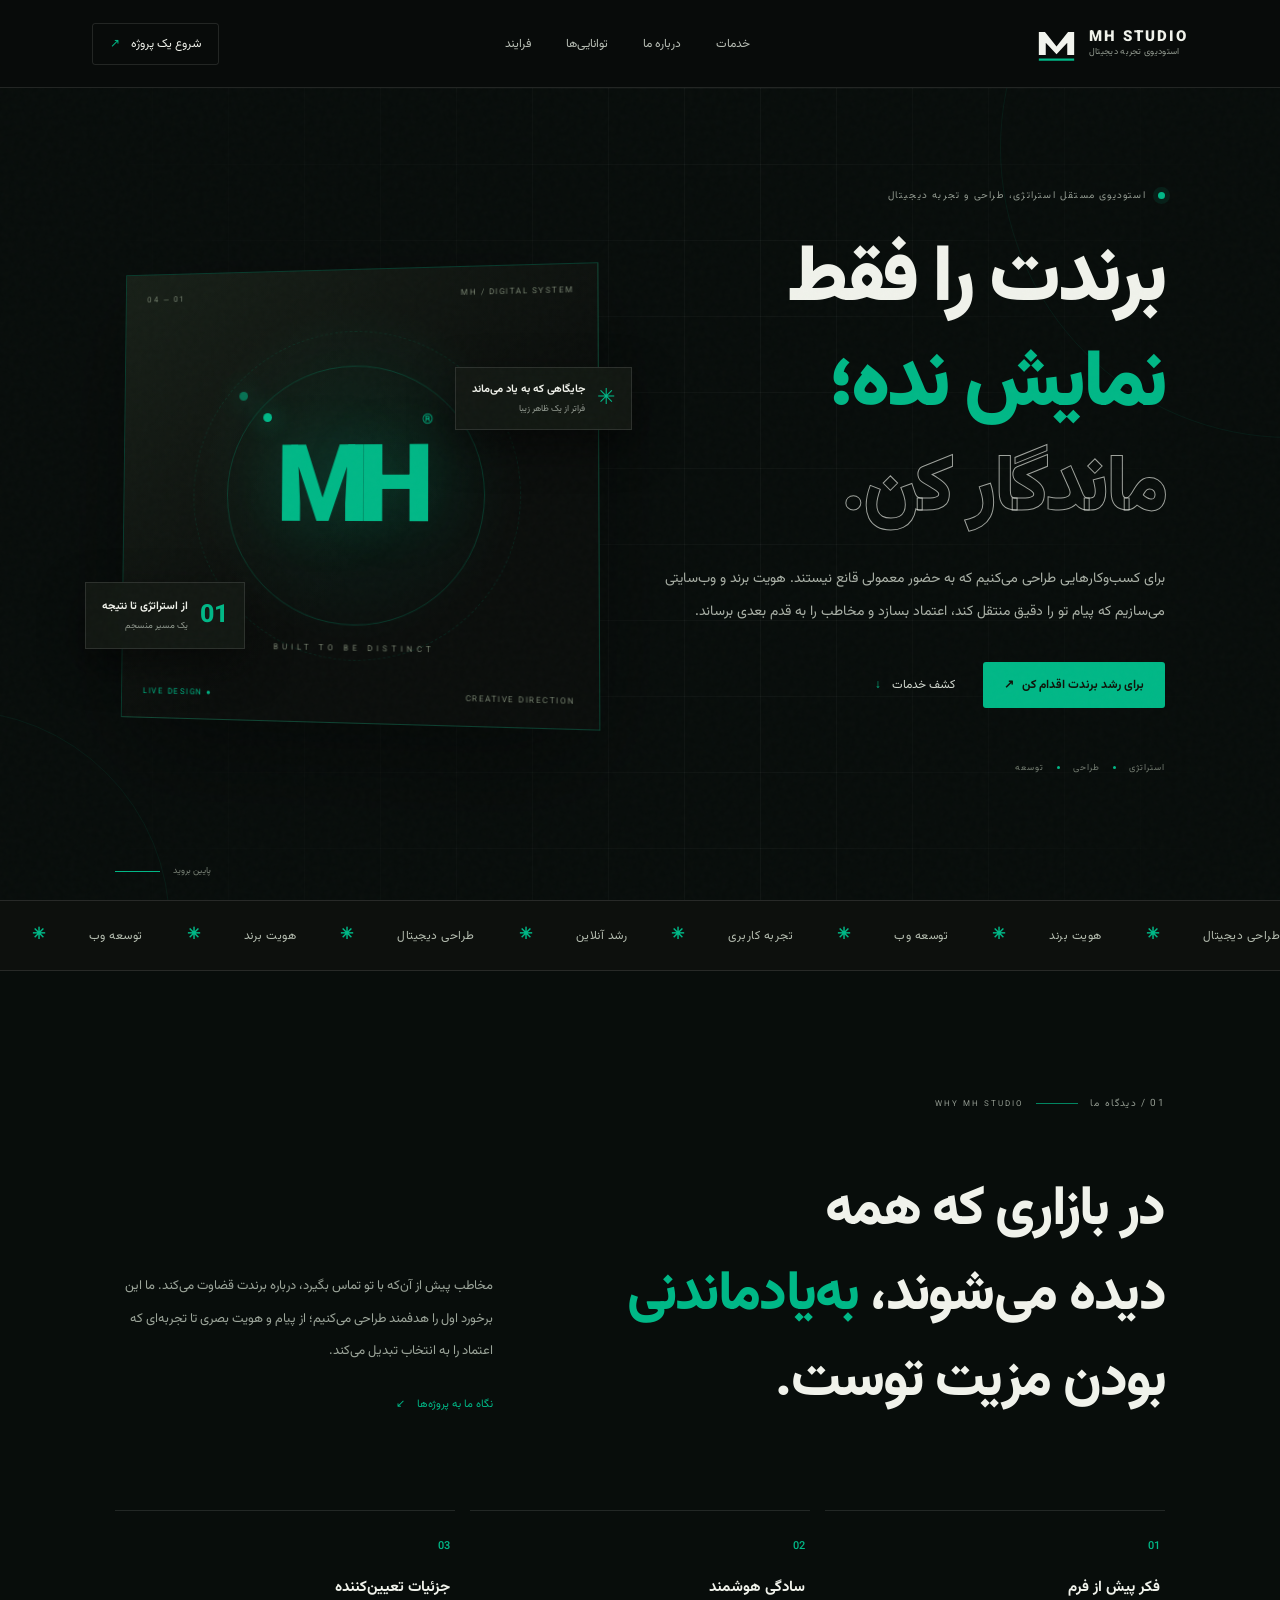
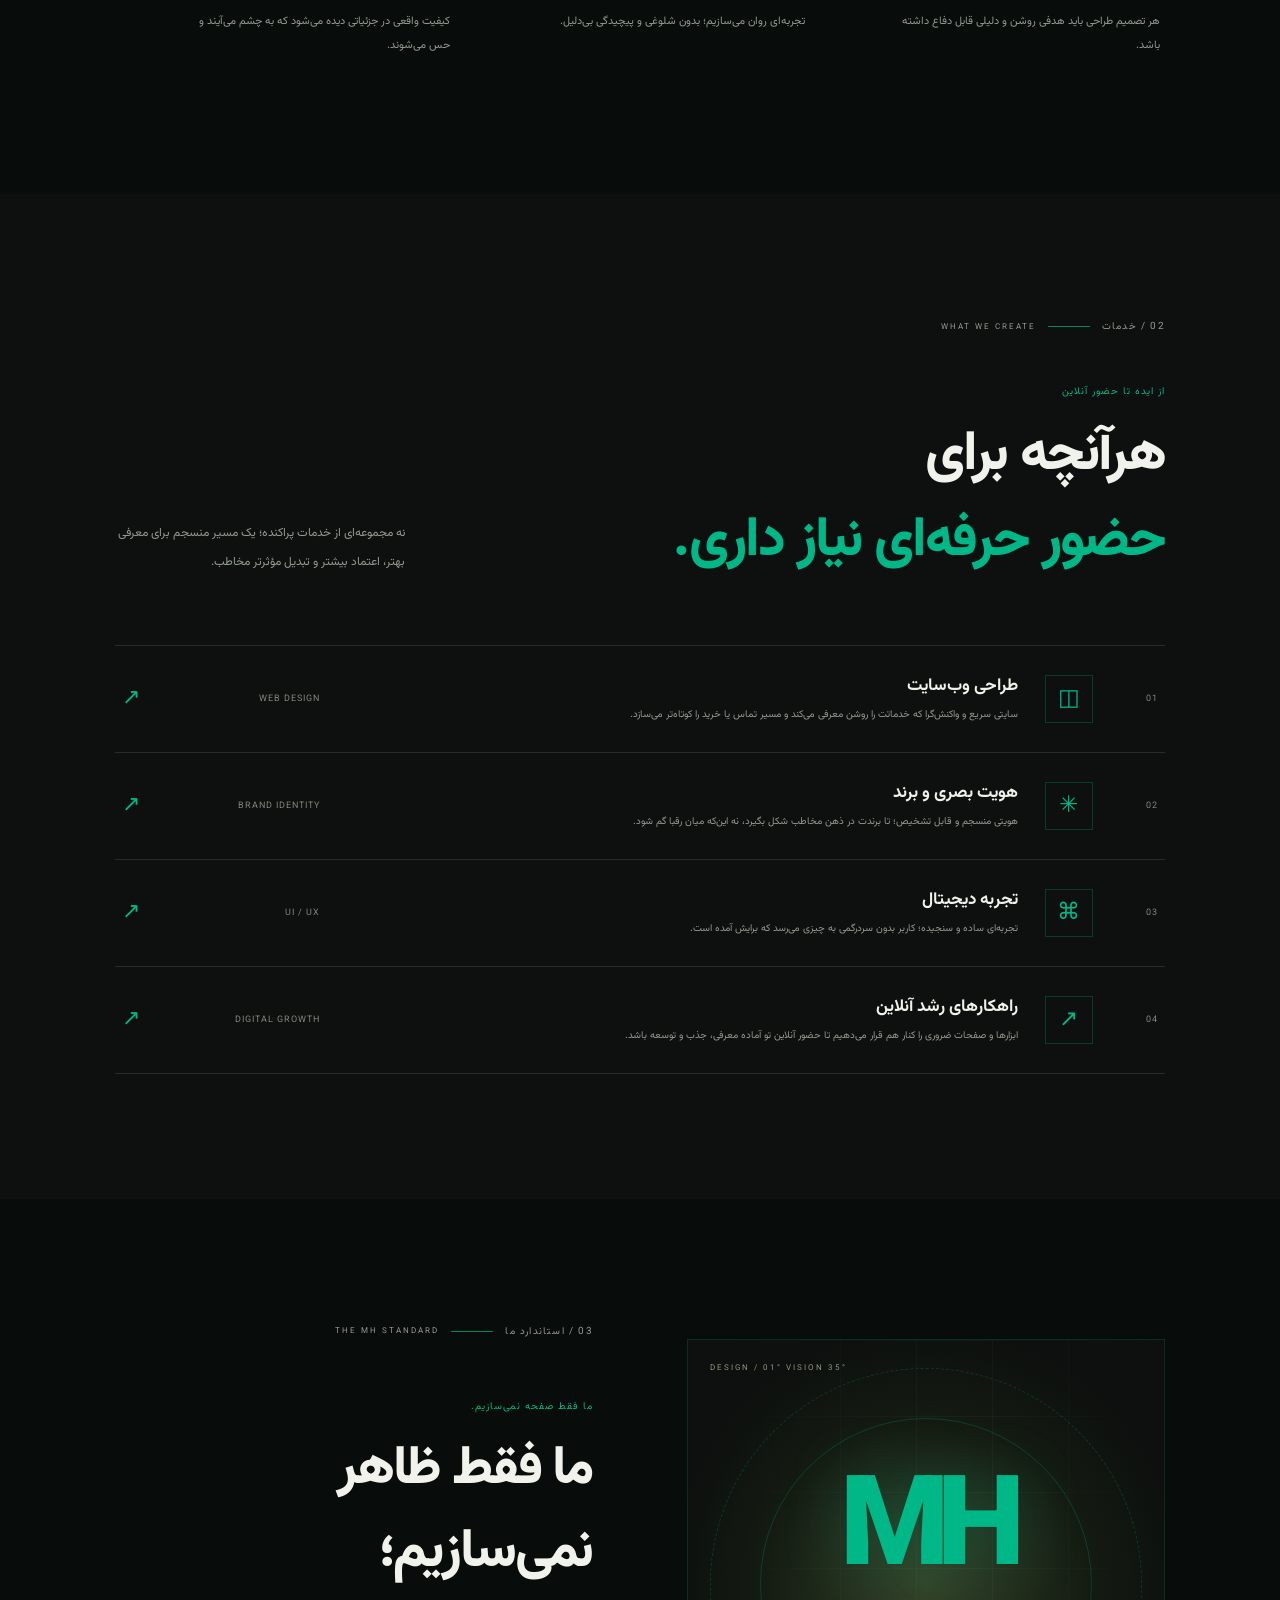
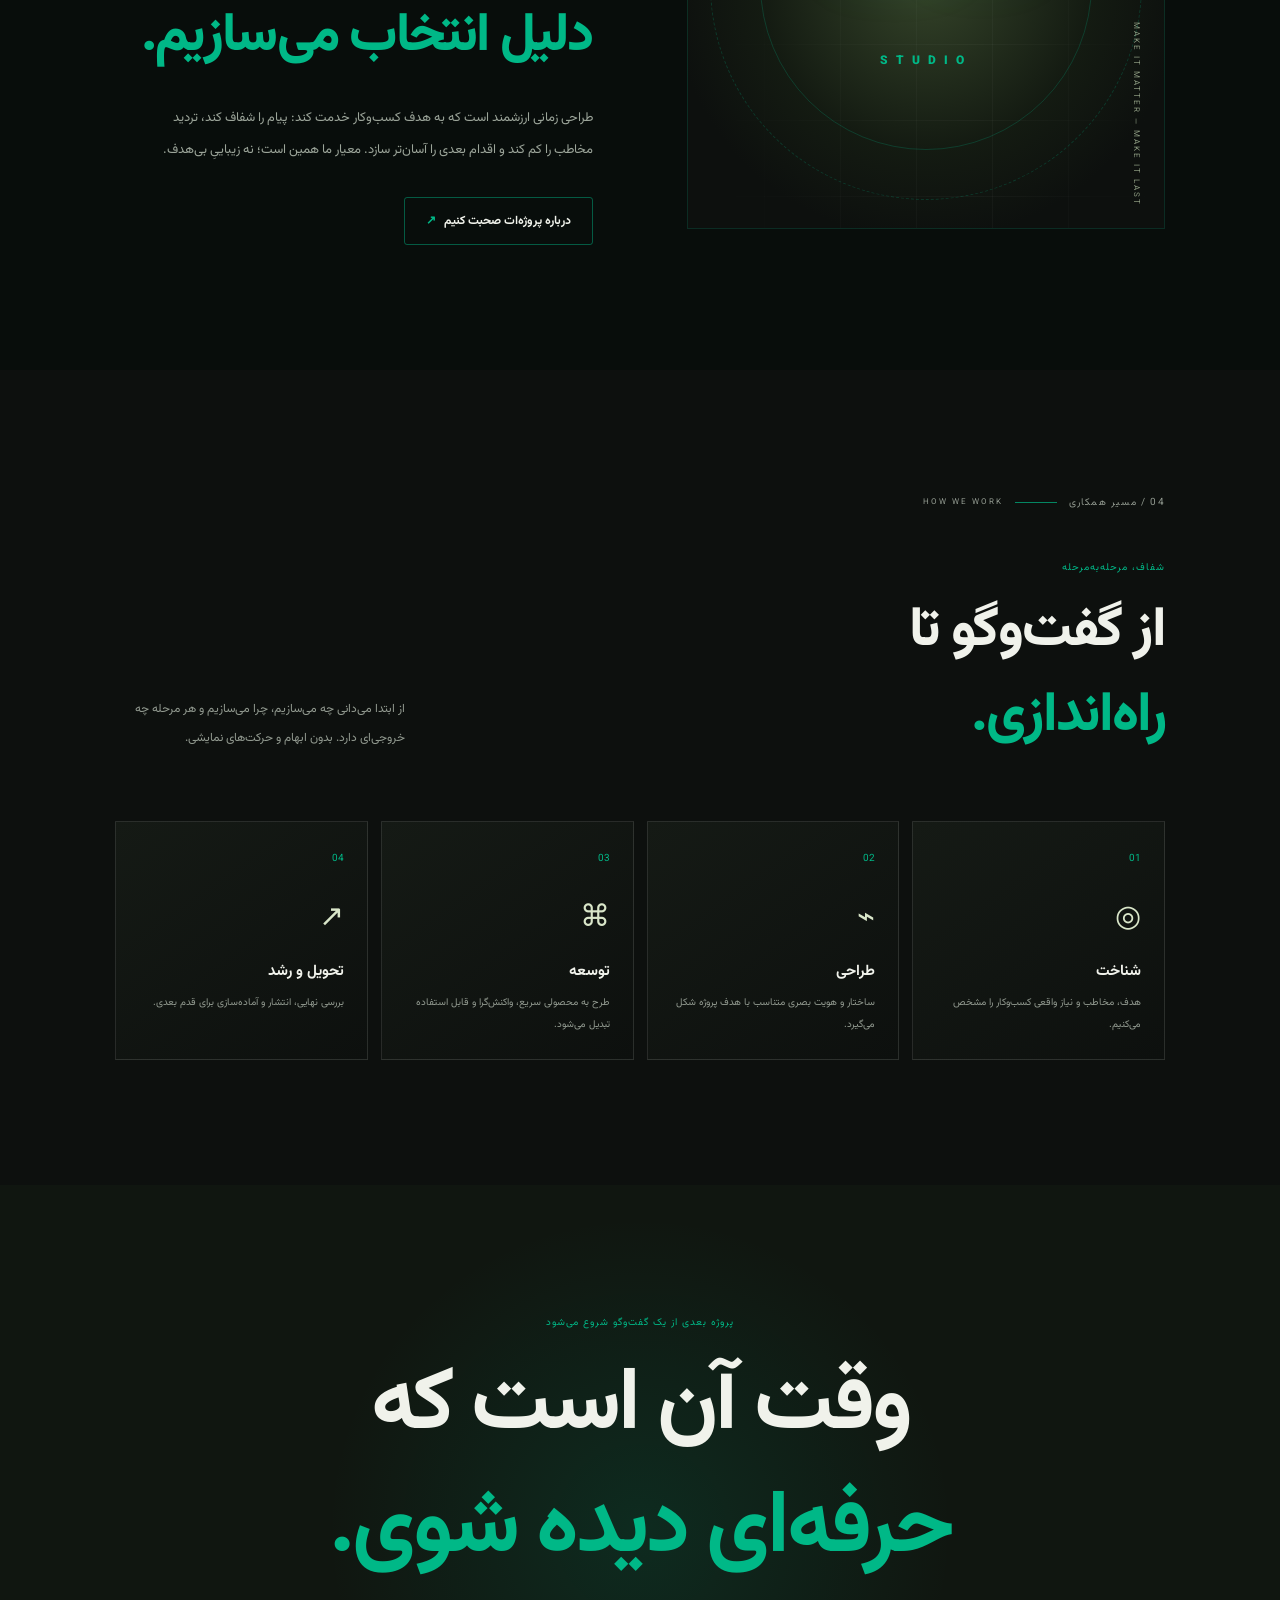
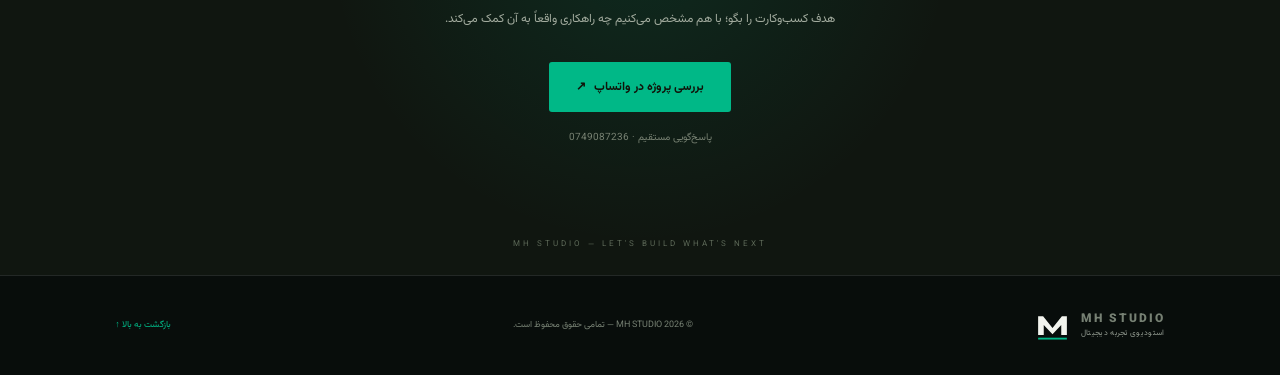
==== commit 1fc5bc4c: "Refine emerald visual identity and Persian brand copy" ====
--- a/index.html
+++ b/index.html
@@ -2,7 +2,7 @@
 <html lang="fa" dir="rtl">
 <head>
 <meta charset="utf-8"><meta name="viewport" content="width=device-width,initial-scale=1">
-<meta name="theme-color" content="#090b0a">
+<meta name="theme-color" content="#080d0b">
 <meta name="description" content="MH STUDIO — استودیوی مستقل طراحی تجربه‌های دیجیتال، وب‌سایت و هویت برند.">
 <title>MH STUDIO — استودیو تجربه‌های دیجیتال</title>
 <link rel="preconnect" href="https://fonts.googleapis.com"><link rel="preconnect" href="https://fonts.gstatic.com" crossorigin>
@@ -13,7 +13,7 @@
 <div class="noise"></div><div class="cursor-glow" aria-hidden="true"></div>
 <header class="site-header" id="top">
  <a class="brand" href="#top" aria-label="MH Studio">
-  <svg class="brand-mark" viewBox="0 0 56 56" role="img" aria-label="MH"><path d="M5 43V13h8l15 19 15-19h8v30h-9V27L28 42 14 27v16z" fill="currentColor"/><path d="M5 49h46" stroke="#39d98a" stroke-width="3"/></svg>
+  <svg class="brand-mark" viewBox="0 0 56 56" role="img" aria-label="MH"><path d="M5 43V13h8l15 19 15-19h8v30h-9V27L28 42 14 27v16z" fill="currentColor"/><path d="M5 49h46" stroke="#00B887" stroke-width="3"/></svg>
   <span><b>MH STUDIO</b><small>استودیوی تجربه دیجیتال</small></span>
  </a>
  <button class="menu-toggle" aria-label="باز کردن منو" aria-expanded="false"><i></i><i></i></button>
@@ -24,10 +24,10 @@
 <section class="hero section-shell">
  <div class="hero-grid"></div><div class="hero-orbit orbit-one"></div><div class="hero-orbit orbit-two"></div>
  <div class="hero-copy reveal">
-  <div class="eyebrow"><span class="pulse"></span> استودیوی مستقل طراحی و فناوری</div>
-  <h1>ایده‌های بزرگ،<br><em>تجربه‌های</em> <span class="outline-text">ماندگار.</span></h1>
-  <p class="hero-lead">ما برای کسب‌وکارهایی طراحی می‌کنیم که نمی‌خواهند شبیه بقیه باشند؛ از هویت دیجیتال تا وب‌سایت‌هایی که توجه را به اعتماد و اعتماد را به اقدام تبدیل می‌کنند.</p>
-  <div class="hero-actions"><a class="button button-primary" href="contact.html">پروژه‌ات را شروع کن <span>↗</span></a><a class="text-link" href="services.html">کشف خدمات <span>↓</span></a></div>
+  <div class="eyebrow"><span class="pulse"></span> استودیوی مستقل استراتژی، طراحی و تجربه دیجیتال</div>
+  <h1>برندت را فقط<br><em>نمایش نده؛</em> <span class="outline-text">ماندگار کن.</span></h1>
+  <p class="hero-lead">برای کسب‌وکارهایی طراحی می‌کنیم که به حضور معمولی قانع نیستند. هویت برند و وب‌سایتی می‌سازیم که پیام تو را دقیق منتقل کند، اعتماد بسازد و مخاطب را به قدم بعدی برساند.</p>
+  <div class="hero-actions"><a class="button button-primary" href="contact.html">برای رشد برندت اقدام کن <span>↗</span></a><a class="text-link" href="services.html">کشف خدمات <span>↓</span></a></div>
   <div class="hero-meta"><span>استراتژی</span><b></b><span>طراحی</span><b></b><span>توسعه</span></div>
  </div>
  <div class="hero-visual reveal">
@@ -35,42 +35,42 @@
    <div class="visual-core"><div class="core-ring ring-a"></div><div class="core-ring ring-b"></div><div class="core-cross">MH<span>®</span></div><div class="core-caption">BUILT TO BE DISTINCT</div></div>
    <div class="visual-bottom"><span>CREATIVE DIRECTION</span><span class="live-dot">● LIVE DESIGN</span></div>
   </div>
-  <div class="float-card float-a"><span class="mini-icon">✳</span><div><b>هویت متمایز</b><small>فراتر از یک ظاهر زیبا</small></div></div>
-  <div class="float-card float-b"><span class="mini-number">01</span><div><b>فکر تا اجرا</b><small>یک مسیر منسجم</small></div></div>
+  <div class="float-card float-a"><span class="mini-icon">✳</span><div><b>جایگاهی که به یاد می‌ماند</b><small>فراتر از یک ظاهر زیبا</small></div></div>
+  <div class="float-card float-b"><span class="mini-number">01</span><div><b>از استراتژی تا نتیجه</b><small>یک مسیر منسجم</small></div></div>
  </div>
  <div class="hero-scroll"><span>پایین بروید</span><i></i></div>
 </section>
 <section class="ticker" aria-label="توانایی‌ها"><div class="ticker-track"><span>طراحی دیجیتال</span><b>✳</b><span>هویت برند</span><b>✳</b><span>توسعه وب</span><b>✳</b><span>تجربه کاربری</span><b>✳</b><span>رشد آنلاین</span><b>✳</b><span>طراحی دیجیتال</span><b>✳</b><span>هویت برند</span><b>✳</b><span>توسعه وب</span><b>✳</b><span>تجربه کاربری</span><b>✳</b><span>رشد آنلاین</span><b>✳</b></div></section>
 <section class="intro section-shell" id="about">
  <div class="section-label reveal"><span>01 / دیدگاه ما</span><i></i><span>WHY MH STUDIO</span></div>
- <div class="intro-layout"><h2 class="reveal">در دنیای شلوغ دیجیتال،<br> <span>متفاوت بودن</span> انتخاب نیست؛<br> ضرورت است.</h2><div class="intro-text reveal"><p>هر برند داستانی دارد؛ اما هر داستانی درست روایت نمی‌شود. ما میان ایده، طراحی و فناوری پل می‌زنیم تا حضوری بسازیم که دیده شود، به خاطر بماند و نتیجه ایجاد کند.</p><a class="arrow-link" href="#process">نگاه ما به پروژه‌ها <span>↙</span></a></div></div>
+ <div class="intro-layout"><h2 class="reveal">در بازاری که همه<br> دیده می‌شوند، <span>به‌یادماندنی</span><br> بودن مزیت توست.</h2><div class="intro-text reveal"><p>مخاطب پیش از آن‌که با تو تماس بگیرد، درباره برندت قضاوت می‌کند. ما این برخورد اول را هدفمند طراحی می‌کنیم؛ از پیام و هویت بصری تا تجربه‌ای که اعتماد را به انتخاب تبدیل می‌کند.</p><a class="arrow-link" href="#process">نگاه ما به پروژه‌ها <span>↙</span></a></div></div>
  <div class="principles"><article class="principle reveal"><strong>01</strong><h3>فکر پیش از فرم</h3><p>هر تصمیم طراحی باید هدفی روشن و دلیلی قابل دفاع داشته باشد.</p></article><article class="principle reveal"><strong>02</strong><h3>سادگی هوشمند</h3><p>تجربه‌ای روان می‌سازیم؛ بدون شلوغی و پیچیدگی بی‌دلیل.</p></article><article class="principle reveal"><strong>03</strong><h3>جزئیات تعیین‌کننده</h3><p>کیفیت واقعی در جزئیاتی دیده می‌شود که به چشم می‌آیند و حس می‌شوند.</p></article></div>
 </section>
 <section class="services section-shell" id="services">
  <div class="section-label reveal"><span>02 / خدمات</span><i></i><span>WHAT WE CREATE</span></div>
- <div class="section-heading reveal"><div><p class="kicker">از ایده تا حضور آنلاین</p><h2>ابزارهای ساختن<br><span>یک برند قدرتمند.</span></h2></div><p>راهکارهایی یکپارچه برای معرفی بهتر، ارتباط مؤثرتر و رشد حرفه‌ای در فضای دیجیتال.</p></div>
+ <div class="section-heading reveal"><div><p class="kicker">از ایده تا حضور آنلاین</p><h2>هرآنچه برای<br><span>حضور حرفه‌ای نیاز داری.</span></h2></div><p>نه مجموعه‌ای از خدمات پراکنده؛ یک مسیر منسجم برای معرفی بهتر، اعتماد بیشتر و تبدیل مؤثرتر مخاطب.</p></div>
  <div class="service-list">
-  <article class="service-row reveal"><span class="service-index">01</span><div class="service-icon">◫</div><div class="service-info"><h3>طراحی وب‌سایت</h3><p>وب‌سایت شرکتی، فروشگاهی و اختصاصی با تمرکز بر تجربه کاربر و عملکرد.</p></div><span class="service-tag">WEB DESIGN</span><a href="#contact" aria-label="درخواست طراحی وب‌سایت">↗</a></article>
-  <article class="service-row reveal"><span class="service-index">02</span><div class="service-icon">✳</div><div class="service-info"><h3>هویت بصری و برند</h3><p>ساخت زبان بصری منسجم؛ از لوگو و رنگ تا سیستم طراحی و کاربردهای برند.</p></div><span class="service-tag">BRAND IDENTITY</span><a href="#contact" aria-label="درخواست هویت بصری">↗</a></article>
-  <article class="service-row reveal"><span class="service-index">03</span><div class="service-icon">⌘</div><div class="service-info"><h3>تجربه دیجیتال</h3><p>طراحی رابط کاربری و مسیرهای تعاملی که استفاده از محصول را ساده و لذت‌بخش می‌کنند.</p></div><span class="service-tag">UI / UX</span><a href="#contact" aria-label="درخواست تجربه دیجیتال">↗</a></article>
-  <article class="service-row reveal"><span class="service-index">04</span><div class="service-icon">↗</div><div class="service-info"><h3>راهکارهای رشد آنلاین</h3><p>ساخت زیرساخت دیجیتال مناسب برای معرفی خدمات، جذب مخاطب و توسعه کسب‌وکار.</p></div><span class="service-tag">DIGITAL GROWTH</span><a href="#contact" aria-label="درخواست راهکار رشد آنلاین">↗</a></article>
+  <article class="service-row reveal"><span class="service-index">01</span><div class="service-icon">◫</div><div class="service-info"><h3>طراحی وب‌سایت</h3><p>سایتی سریع و واکنش‌گرا که خدماتت را روشن معرفی می‌کند و مسیر تماس یا خرید را کوتاه‌تر می‌سازد.</p></div><span class="service-tag">WEB DESIGN</span><a href="#contact" aria-label="درخواست طراحی وب‌سایت">↗</a></article>
+  <article class="service-row reveal"><span class="service-index">02</span><div class="service-icon">✳</div><div class="service-info"><h3>هویت بصری و برند</h3><p>هویتی منسجم و قابل تشخیص؛ تا برندت در ذهن مخاطب شکل بگیرد، نه این‌که میان رقبا گم شود.</p></div><span class="service-tag">BRAND IDENTITY</span><a href="#contact" aria-label="درخواست هویت بصری">↗</a></article>
+  <article class="service-row reveal"><span class="service-index">03</span><div class="service-icon">⌘</div><div class="service-info"><h3>تجربه دیجیتال</h3><p>تجربه‌ای ساده و سنجیده؛ کاربر بدون سردرگمی به چیزی می‌رسد که برایش آمده است.</p></div><span class="service-tag">UI / UX</span><a href="#contact" aria-label="درخواست تجربه دیجیتال">↗</a></article>
+  <article class="service-row reveal"><span class="service-index">04</span><div class="service-icon">↗</div><div class="service-info"><h3>راهکارهای رشد آنلاین</h3><p>ابزارها و صفحات ضروری را کنار هم قرار می‌دهیم تا حضور آنلاین تو آماده معرفی، جذب و توسعه باشد.</p></div><span class="service-tag">DIGITAL GROWTH</span><a href="#contact" aria-label="درخواست راهکار رشد آنلاین">↗</a></article>
  </div>
 </section>
 <section class="manifesto section-shell" id="work">
  <div class="manifesto-art reveal"><div class="manifesto-grid"></div><div class="manifesto-stamp">MH<br><small>STUDIO</small></div><span class="manifesto-coord">35° DESIGN / 01° VISION</span><span class="manifesto-side">MAKE IT MATTER — MAKE IT LAST</span></div>
- <div class="manifesto-copy reveal"><div class="section-label"><span>03 / استاندارد ما</span><i></i><span>THE MH STANDARD</span></div><p class="kicker">ما فقط صفحه نمی‌سازیم.</p><h2>ما برای برندت<br><span>جایگاه می‌سازیم.</span></h2><p>یک وب‌سایت حرفه‌ای باید بیشتر از زیبا بودن کار کند: پیام را شفاف منتقل کند، اعتماد ایجاد کند و مسیر بعدی مخاطب را روشن سازد. این استاندارد ما در هر پروژه است.</p><a class="button button-outline" href="contact.html">درباره پروژه‌ات صحبت کنیم <span>↗</span></a></div>
+ <div class="manifesto-copy reveal"><div class="section-label"><span>03 / استاندارد ما</span><i></i><span>THE MH STANDARD</span></div><p class="kicker">ما فقط صفحه نمی‌سازیم.</p><h2>ما فقط ظاهر نمی‌سازیم؛<br><span>دلیل انتخاب می‌سازیم.</span></h2><p>طراحی زمانی ارزشمند است که به هدف کسب‌وکار خدمت کند: پیام را شفاف کند، تردید مخاطب را کم کند و اقدام بعدی را آسان‌تر سازد. معیار ما همین است؛ نه زیباییِ بی‌هدف.</p><a class="button button-outline" href="contact.html">درباره پروژه‌ات صحبت کنیم <span>↗</span></a></div>
 </section>
 <section class="process section-shell" id="process">
  <div class="section-label reveal"><span>04 / مسیر همکاری</span><i></i><span>HOW WE WORK</span></div>
- <div class="section-heading reveal"><div><p class="kicker">شفاف، مرحله‌به‌مرحله</p><h2>از گفت‌وگو تا<br><span>راه‌اندازی.</span></h2></div><p>پروژه خوب حاصل تصمیم‌های درست در مسیر درست است. هر مرحله هدف مشخصی دارد.</p></div>
+ <div class="section-heading reveal"><div><p class="kicker">شفاف، مرحله‌به‌مرحله</p><h2>از گفت‌وگو تا<br><span>راه‌اندازی.</span></h2></div><p>از ابتدا می‌دانی چه می‌سازیم، چرا می‌سازیم و هر مرحله چه خروجی‌ای دارد. بدون ابهام و حرکت‌های نمایشی.</p></div>
  <div class="process-grid"><article class="process-card reveal"><span>01</span><div class="process-symbol">◎</div><h3>شناخت</h3><p>هدف، مخاطب و نیاز واقعی کسب‌وکار را مشخص می‌کنیم.</p></article><article class="process-card reveal"><span>02</span><div class="process-symbol">⌁</div><h3>طراحی</h3><p>ساختار و هویت بصری متناسب با هدف پروژه شکل می‌گیرد.</p></article><article class="process-card reveal"><span>03</span><div class="process-symbol">⌘</div><h3>توسعه</h3><p>طرح به محصولی سریع، واکنش‌گرا و قابل استفاده تبدیل می‌شود.</p></article><article class="process-card reveal"><span>04</span><div class="process-symbol">↗</div><h3>تحویل و رشد</h3><p>بررسی نهایی، انتشار و آماده‌سازی برای قدم بعدی.</p></article></div>
 </section>
 <section class="contact section-shell" id="contact">
- <div class="contact-glow"></div><div class="contact-inner reveal"><p class="kicker">پروژه بعدی از یک گفت‌وگو شروع می‌شود</p><h2>آماده‌ای متفاوت<br><span>دیده شوی؟</span></h2><p>اگر ایده‌ای داری یا می‌خواهی حضور دیجیتال کسب‌وکارت را حرفه‌ای‌تر کنی، درباره‌اش صحبت کنیم.</p><a class="button button-primary contact-button" href="https://wa.me/93749087236" target="_blank" rel="noopener">شروع گفت‌وگو در واتساپ <span>↗</span></a><small>پاسخ‌گویی مستقیم · 0749087236</small></div>
+ <div class="contact-glow"></div><div class="contact-inner reveal"><p class="kicker">پروژه بعدی از یک گفت‌وگو شروع می‌شود</p><h2>وقت آن است که<br><span>حرفه‌ای دیده شوی.</span></h2><p>هدف کسب‌وکارت را بگو؛ با هم مشخص می‌کنیم چه راهکاری واقعاً به آن کمک می‌کند.</p><a class="button button-primary contact-button" href="https://wa.me/93749087236" target="_blank" rel="noopener">بررسی پروژه در واتساپ <span>↗</span></a><small>پاسخ‌گویی مستقیم · 0749087236</small></div>
  <div class="contact-side">MH STUDIO — LET'S BUILD WHAT'S NEXT</div>
 </section>
 </main>
-<footer class="site-footer"><a class="brand footer-brand" href="#top"><svg class="brand-mark" viewBox="0 0 56 56" aria-hidden="true"><path d="M5 43V13h8l15 19 15-19h8v30h-9V27L28 42 14 27v16z" fill="currentColor"/><path d="M5 49h46" stroke="#39d98a" stroke-width="3"/></svg><span><b>MH STUDIO</b><small>استودیوی تجربه دیجیتال</small></span></a><span>© 2026 MH STUDIO — تمامی حقوق محفوظ است.</span><a href="#top" class="back-top">بازگشت به بالا ↑</a></footer>
+<footer class="site-footer"><a class="brand footer-brand" href="#top"><svg class="brand-mark" viewBox="0 0 56 56" aria-hidden="true"><path d="M5 43V13h8l15 19 15-19h8v30h-9V27L28 42 14 27v16z" fill="currentColor"/><path d="M5 49h46" stroke="#00B887" stroke-width="3"/></svg><span><b>MH STUDIO</b><small>استودیوی تجربه دیجیتال</small></span></a><span>© 2026 MH STUDIO — تمامی حقوق محفوظ است.</span><a href="#top" class="back-top">بازگشت به بالا ↑</a></footer>
 <script>
 const menuBtn=document.querySelector('.menu-toggle'),nav=document.querySelector('.main-nav');
 menuBtn.addEventListener('click',()=>{const open=nav.classList.toggle('is-open');menuBtn.setAttribute('aria-expanded',String(open));});
--- a/style.css
+++ b/style.css
@@ -1 +1,35 @@
-:root{--bg:#090b0a;--panel:#111512;--panel2:#171d17;--ink:#f0f2eb;--muted:#929a90;--line:rgba(255,255,255,.11);--acid:#c8ff43;--font:'Vazirmatn',sans-serif}*{box-sizing:border-box}html{scroll-behavior:smooth;scroll-padding-top:90px}body{margin:0;background:var(--bg);color:var(--ink);font-family:var(--font);overflow-x:hidden}a{color:inherit;text-decoration:none}button{font:inherit}.noise{position:fixed;inset:0;z-index:20;pointer-events:none;opacity:.035;background-image:url("data:image/svg+xml,%3Csvg viewBox='0 0 180 180' xmlns='http://www.w3.org/2000/svg'%3E%3Cfilter id='n'%3E%3CfeTurbulence type='fractalNoise' baseFrequency='.9' numOctaves='3' stitchTiles='stitch'/%3E%3C/filter%3E%3Crect width='100%25' height='100%25' filter='url(%23n)' opacity='.6'/%3E%3C/svg%3E")}.cursor-glow{position:fixed;z-index:0;pointer-events:none;width:420px;height:420px;left:var(--x,-500px);top:var(--y,-500px);transform:translate(-50%,-50%);background:radial-gradient(circle,rgba(200,255,67,.055),transparent 68%);transition:left .15s,top .15s}.site-header{height:88px;position:sticky;top:0;z-index:30;display:flex;align-items:center;justify-content:space-between;padding:0 7.2%;background:rgba(9,11,10,.82);backdrop-filter:blur(18px);border-bottom:1px solid var(--line)}.brand{display:flex;align-items:center;gap:11px;direction:ltr}.brand-mark{width:43px;height:43px;color:#f2f4ee}.brand span{display:flex;flex-direction:column;line-height:1.3;text-align:left}.brand b{font-size:15px;letter-spacing:2px;font-weight:900}.brand small{font-size:9px;color:var(--muted);letter-spacing:.3px}.main-nav{display:flex;gap:35px;color:#b8beb5;font-size:12px}.main-nav a{transition:color .25s}.main-nav a:hover,.text-link:hover{color:var(--acid)}.header-cta{font-size:12px;border:1px solid var(--line);padding:11px 17px;border-radius:3px;transition:.25s}.header-cta span,.button span{color:var(--acid);margin-right:8px}.header-cta:hover{border-color:var(--acid);color:var(--acid)}.menu-toggle{display:none}.section-shell{padding-left:9%;padding-right:9%;position:relative}.hero{min-height:690px;height:calc(100svh - 88px);max-height:900px;display:grid;grid-template-columns:1.04fr .96fr;align-items:center;gap:5%;overflow:hidden}.hero-grid,.manifesto-grid{position:absolute;inset:0;pointer-events:none;background-image:linear-gradient(rgba(255,255,255,.035) 1px,transparent 1px),linear-gradient(90deg,rgba(255,255,255,.035) 1px,transparent 1px);background-size:76px 76px;mask-image:linear-gradient(90deg,transparent,#000 60%,transparent)}.hero-copy{position:relative;z-index:2;padding-bottom:25px}.eyebrow,.section-label{display:flex;align-items:center;gap:12px;color:var(--muted);font-size:10px;letter-spacing:1.2px}.pulse,.live-dot{color:var(--acid)}.pulse{width:7px;height:7px;border-radius:50%;background:var(--acid);box-shadow:0 0 0 5px rgba(200,255,67,.1);animation:pulse 2s infinite}.hero h1{font-size:clamp(48px,6.2vw,88px);line-height:1.32;letter-spacing:-3px;font-weight:900;margin:26px 0 19px}.hero h1 em{font-style:normal;color:var(--acid)}.outline-text{-webkit-text-stroke:1px rgba(240,242,235,.65);color:transparent}.hero-lead{max-width:510px;color:#aab1a7;font-size:14px;line-height:2.4}.hero-actions{display:flex;align-items:center;gap:28px;margin-top:32px}.button{display:inline-flex;align-items:center;justify-content:center;padding:14px 21px;font-size:12px;font-weight:700;border-radius:3px;transition:transform .25s,background .25s,border-color .25s}.button:hover{transform:translateY(-4px)}.button-primary{background:var(--acid);color:#10140a}.button-primary span{color:#10140a}.text-link{font-size:12px;color:#d2d8cf}.text-link span{color:var(--acid);margin-right:8px}.hero-meta{display:flex;align-items:center;gap:13px;margin-top:53px;color:#737c71;font-size:9px;letter-spacing:1px}.hero-meta b{width:3px;height:3px;border-radius:50%;background:var(--acid)}.hero-visual{position:relative;z-index:2;max-width:550px;width:100%;justify-self:center;perspective:1000px}.visual-frame{height:455px;border:1px solid rgba(200,255,67,.26);background:radial-gradient(ellipse at 50% 45%,rgba(200,255,67,.11),transparent 48%),linear-gradient(140deg,#182018,#0b0e0c 60%);position:relative;transform:rotateY(-7deg) rotateX(2deg);box-shadow:0 35px 100px rgba(0,0,0,.4);animation:float 7s ease-in-out infinite}.visual-top,.visual-bottom{position:absolute;left:22px;right:22px;display:flex;justify-content:space-between;color:#75806e;font-size:8px;letter-spacing:1.5px}.visual-top{top:20px}.visual-bottom{bottom:20px}.visual-core{position:absolute;inset:50px 0;display:grid;place-items:center}.core-ring{position:absolute;border:1px solid rgba(200,255,67,.23);border-radius:50%;aspect-ratio:1}.ring-a{width:260px;animation:spin 24s linear infinite}.ring-a:before,.ring-b:after{content:"";position:absolute;width:9px;height:9px;border-radius:50%;background:var(--acid);box-shadow:0 0 22px var(--acid);top:18%;left:14%}.ring-b{width:330px;border-style:dashed;opacity:.55;animation:spin 38s linear infinite reverse}.core-cross{font-size:108px;letter-spacing:-12px;font-weight:900;color:var(--acid);text-shadow:0 0 60px rgba(200,255,67,.17);direction:ltr}.core-cross span{font-size:14px;vertical-align:top;letter-spacing:0}.core-caption{position:absolute;bottom:17px;color:#77816f;font-size:8px;letter-spacing:4px}.float-card{position:absolute;display:flex;align-items:center;gap:12px;padding:13px 16px;background:rgba(20,26,20,.92);border:1px solid var(--line);box-shadow:0 15px 40px #0008;backdrop-filter:blur(10px)}.float-a{top:22%;right:-38px}.float-b{bottom:16%;left:-30px}.float-card b,.float-card small{display:block}.float-card b{font-size:11px}.float-card small{font-size:9px;color:var(--muted);margin-top:4px}.mini-icon{color:var(--acid);font-size:22px}.mini-number{font-size:25px;color:var(--acid);font-weight:800}.hero-orbit{position:absolute;border:1px solid rgba(200,255,67,.08);border-radius:50%;pointer-events:none}.orbit-one{width:580px;height:580px;right:-300px;top:-230px}.orbit-two{width:430px;height:430px;left:-260px;bottom:-240px}.hero-scroll{position:absolute;bottom:22px;left:9%;display:flex;align-items:center;gap:13px;color:#788075;font-size:9px}.hero-scroll i{width:45px;height:1px;background:var(--acid)}.ticker{overflow:hidden;border-top:1px solid var(--line);border-bottom:1px solid var(--line);background:#0d100d}.ticker-track{display:flex;align-items:center;justify-content:space-around;gap:44px;white-space:nowrap;min-width:max-content;padding:22px 0;animation:marquee 32s linear infinite}.ticker span{font-size:12px;color:#b5bdb0;letter-spacing:.5px}.ticker b{color:var(--acid);font-size:16px}.intro,.services,.process{padding-top:125px;padding-bottom:125px}.section-label i{height:1px;width:42px;background:var(--acid);opacity:.7}.section-label span:last-child{font-size:8px;letter-spacing:2px}.intro-layout{display:grid;grid-template-columns:1.2fr .8fr;gap:10%;align-items:end;margin-top:58px}.intro h2,.section-heading h2,.manifesto h2{font-size:clamp(34px,4.3vw,60px);line-height:1.55;letter-spacing:-1.7px;margin:0;font-weight:800}.intro h2 span,.section-heading h2 span,.manifesto h2 span{color:var(--acid)}.intro-text{padding-bottom:9px}.intro-text p,.manifesto-copy>p:not(.kicker){color:#9ca59a;font-size:13px;line-height:2.5;margin:0 0 23px}.arrow-link{font-size:11px;color:var(--acid)}.arrow-link span{margin-right:9px}.principles{display:grid;grid-template-columns:repeat(3,1fr);gap:15px;margin-top:85px}.principle{border-top:1px solid var(--line);padding:22px 5px 0}.principle strong{font-size:11px;color:var(--acid);font-weight:500}.principle h3{font-size:15px;margin:18px 0 8px}.principle p{font-size:11px;line-height:2.2;color:var(--muted);max-width:270px}.services{background:#0d100e}.section-heading{display:flex;justify-content:space-between;align-items:end;margin:50px 0 60px}.kicker{font-size:10px;color:var(--acid);letter-spacing:1px;margin:0 0 15px}.section-heading>p{font-size:12px;line-height:2.4;color:var(--muted);max-width:290px;margin:0 0 8px}.service-list{border-top:1px solid var(--line)}.service-row{display:grid;grid-template-columns:45px 55px 1fr 150px 28px;align-items:center;gap:20px;padding:27px 7px;border-bottom:1px solid var(--line);transition:background .3s,padding .3s}.service-row:hover{background:rgba(200,255,67,.035);padding-right:18px;padding-left:18px}.service-index,.service-tag{font-size:9px;color:#7e887b;letter-spacing:1px}.service-icon{width:48px;height:48px;border:1px solid rgba(200,255,67,.25);display:grid;place-items:center;color:var(--acid);font-size:23px}.service-info h3{font-size:17px;margin:0 0 6px}.service-info p{font-size:10px;color:var(--muted);margin:0;line-height:2}.service-row>a{font-size:22px;color:var(--acid);text-align:left}.manifesto{padding-top:125px;padding-bottom:125px;display:grid;grid-template-columns:1fr 1fr;gap:9%;align-items:center}.manifesto-art{height:490px;position:relative;overflow:hidden;background:radial-gradient(circle at 50% 50%,#344329,#141b12 48%,#0d100e 75%);border:1px solid rgba(200,255,67,.17)}.manifesto-art:before,.manifesto-art:after{content:"";position:absolute;width:330px;height:330px;border:1px solid rgba(200,255,67,.22);border-radius:50%;top:50%;left:50%;transform:translate(-50%,-50%)}.manifesto-art:after{width:430px;height:430px;border-style:dashed;animation:spin 55s linear infinite}.manifesto-stamp{position:absolute;top:50%;left:50%;transform:translate(-50%,-50%);font-size:125px;line-height:.8;letter-spacing:-13px;font-weight:900;color:var(--acid);text-shadow:0 0 65px #c8ff433d;direction:ltr;text-align:center}.manifesto-stamp small{font-size:12px;letter-spacing:8px}.manifesto-coord,.manifesto-side{position:absolute;color:#89977e;font-size:8px;letter-spacing:2px}.manifesto-coord{top:22px;left:22px}.manifesto-side{bottom:22px;right:22px;writing-mode:vertical-rl}.manifesto-copy .section-label{margin-bottom:60px}.manifesto h2{font-size:clamp(38px,4.2vw,58px);margin-bottom:23px}.manifesto-copy>p:not(.kicker){max-width:460px;margin-bottom:30px}.button-outline{border:1px solid rgba(200,255,67,.45);color:var(--ink)}.button-outline:hover{border-color:var(--acid);background:rgba(200,255,67,.07)}.process{background:#0d100e}.process-grid{display:grid;grid-template-columns:repeat(4,1fr);gap:13px}.process-card{min-height:230px;padding:23px;border:1px solid var(--line);position:relative;background:linear-gradient(145deg,#151a15,#0d100e);transition:transform .3s,border-color .3s}.process-card:hover{transform:translateY(-7px);border-color:rgba(200,255,67,.45)}.process-card>span{font-size:10px;color:var(--acid)}.process-symbol{font-size:30px;color:#d9e6c9;margin:25px 0 18px}.process-card h3{font-size:15px;margin:0 0 9px}.process-card p{font-size:10px;line-height:2.2;color:var(--muted);margin:0}.contact{padding-top:130px;padding-bottom:130px;overflow:hidden;text-align:center;background:#101610}.contact-glow{position:absolute;width:650px;height:650px;border-radius:50%;background:radial-gradient(circle,rgba(200,255,67,.13),transparent 68%);top:50%;left:50%;transform:translate(-50%,-50%);pointer-events:none}.contact-inner{position:relative;z-index:2}.contact h2{font-size:clamp(48px,7vw,88px);line-height:1.4;margin:10px 0 15px;letter-spacing:-3px}.contact h2 span{color:var(--acid)}.contact-inner>p:not(.kicker){font-size:12px;color:#a2ab9e;line-height:2.3;max-width:480px;margin:0 auto 28px}.contact-button{padding:16px 27px}.contact-inner>small{display:block;margin-top:18px;color:#788273;font-size:10px}.contact-side{position:absolute;bottom:25px;left:50%;transform:translateX(-50%);font-size:8px;color:#5c6857;letter-spacing:3px;white-space:nowrap}.site-footer{min-height:100px;padding:24px 9%;display:flex;align-items:center;justify-content:space-between;gap:20px;border-top:1px solid var(--line);color:#768073;font-size:9px}.footer-brand .brand-mark{width:35px;height:35px}.footer-brand b{font-size:12px}.footer-brand small{font-size:8px}.back-top{color:var(--acid)}.reveal{opacity:0;transform:translateY(26px);transition:opacity .8s ease,transform .8s cubic-bezier(.2,.7,.2,1)}.reveal.is-visible{opacity:1;transform:translateY(0)}@keyframes pulse{50%{box-shadow:0 0 0 9px rgba(200,255,67,0)}}@keyframes spin{to{transform:rotate(360deg)}}@keyframes float{0%,100%{transform:translateY(0) rotateY(-7deg) rotateX(2deg)}50%{transform:translateY(-13px) rotateY(-4deg) rotateX(1deg)}}@keyframes marquee{to{transform:translateX(50%)}}@media(max-width:900px){.site-header{padding:0 5%;height:76px}.main-nav{gap:18px}.section-shell{padding-left:6%;padding-right:6%}.hero{min-height:660px;gap:2%}.hero h1{font-size:clamp(45px,7vw,68px)}.visual-frame{height:390px}.ring-a{width:210px}.ring-b{width:270px}.core-cross{font-size:88px}.float-a{right:-15px}.float-b{left:-10px}.service-row{grid-template-columns:30px 48px 1fr 100px 20px;gap:13px}.process-card{padding:17px}.manifesto{gap:6%}.manifesto-art{height:410px}}@media(max-width:640px){.site-header{height:70px}.brand-mark{width:37px;height:37px}.brand b{font-size:13px}.menu-toggle{display:flex;flex-direction:column;gap:6px;background:none;border:0;padding:10px;order:3}.menu-toggle i{width:22px;height:1px;background:var(--acid)}.main-nav{display:none;position:absolute;top:70px;right:0;left:0;padding:22px 7%;background:#0d100e;border-bottom:1px solid var(--line);flex-direction:column;gap:22px}.main-nav.is-open{display:flex}.header-cta{font-size:10px;padding:9px 11px;margin-right:auto;margin-left:13px}.hero{height:auto;min-height:0;padding-top:75px;padding-bottom:85px;display:flex;flex-direction:column;align-items:stretch;gap:50px}.hero-copy{padding:0}.hero h1{font-size:clamp(48px,13vw,68px);letter-spacing:-2px;margin:22px 0 13px}.hero-lead{font-size:12px;line-height:2.25}.hero-actions{margin-top:24px;gap:19px}.button{padding:13px 15px;font-size:10px}.hero-meta{margin-top:32px}.hero-visual{width:90%;margin:0 auto}.visual-frame{height:330px;transform:none}.ring-a{width:180px}.ring-b{width:235px}.core-cross{font-size:78px}.float-card{padding:9px 11px}.float-a{right:-22px;top:17%}.float-b{left:-22px;bottom:13%}.hero-scroll{bottom:22px;left:6%}.ticker-track{padding:17px 0;gap:25px}.ticker span{font-size:10px}.intro,.services,.process{padding-top:82px;padding-bottom:82px}.intro-layout{grid-template-columns:1fr;gap:24px;margin-top:38px}.intro h2,.section-heading h2{font-size:36px}.intro-text p{font-size:12px}.principles{grid-template-columns:1fr;gap:24px;margin-top:50px}.principle{padding-top:15px}.principle h3{margin:10px 0 5px}.section-heading{display:block;margin:37px 0 38px}.section-heading>p{margin-top:18px}.service-row{grid-template-columns:25px 42px 1fr 20px;gap:10px;padding:20px 0}.service-icon{width:39px;height:39px;font-size:19px}.service-info h3{font-size:13px}.service-info p{font-size:9px;line-height:1.9}.service-tag{display:none}.service-row>a{font-size:19px}.manifesto{padding-top:80px;padding-bottom:80px;grid-template-columns:1fr;gap:45px}.manifesto-art{height:340px;order:2}.manifesto-copy .section-label{margin-bottom:35px}.manifesto h2{font-size:42px}.manifesto-copy>p:not(.kicker){font-size:11px}.process-grid{grid-template-columns:1fr 1fr;gap:10px}.process-card{min-height:205px;padding:15px}.process-symbol{margin:20px 0 12px}.contact{padding-top:95px;padding-bottom:105px}.contact h2{font-size:55px;letter-spacing:-2px}.contact-inner>p:not(.kicker){font-size:11px}.site-footer{padding:22px 6%;flex-wrap:wrap}.site-footer>span{order:3;width:100%;text-align:center}.contact-side{font-size:7px}}@media(prefers-reduced-motion:reduce){*,*::before,*::after{scroll-behavior:auto!important;animation-duration:.01ms!important;animation-iteration-count:1!important;transition-duration:.01ms!important}.reveal{opacity:1;transform:none}}+:root{--bg:#080d0b;--panel:#111512;--panel2:#171d17;--ink:#f0f2eb;--muted:#929a90;--line:rgba(255,255,255,.11);--acid:#00B887;--font:'Vazirmatn',sans-serif}*{box-sizing:border-box}html{scroll-behavior:smooth;scroll-padding-top:90px}body{margin:0;background:var(--bg);color:var(--ink);font-family:var(--font);overflow-x:hidden}a{color:inherit;text-decoration:none}button{font:inherit}.noise{position:fixed;inset:0;z-index:20;pointer-events:none;opacity:.035;background-image:url("data:image/svg+xml,%3Csvg viewBox='0 0 180 180' xmlns='http://www.w3.org/2000/svg'%3E%3Cfilter id='n'%3E%3CfeTurbulence type='fractalNoise' baseFrequency='.9' numOctaves='3' stitchTiles='stitch'/%3E%3C/filter%3E%3Crect width='100%25' height='100%25' filter='url(%23n)' opacity='.6'/%3E%3C/svg%3E")}.cursor-glow{position:fixed;z-index:0;pointer-events:none;width:420px;height:420px;left:var(--x,-500px);top:var(--y,-500px);transform:translate(-50%,-50%);background:radial-gradient(circle,rgba(0,184,135,.055),transparent 68%);transition:left .15s,top .15s}.site-header{height:88px;position:sticky;top:0;z-index:30;display:flex;align-items:center;justify-content:space-between;padding:0 7.2%;background:rgba(9,11,10,.82);backdrop-filter:blur(18px);border-bottom:1px solid var(--line)}.brand{display:flex;align-items:center;gap:11px;direction:ltr}.brand-mark{width:43px;height:43px;color:#f2f4ee}.brand span{display:flex;flex-direction:column;line-height:1.3;text-align:left}.brand b{font-size:15px;letter-spacing:2px;font-weight:900}.brand small{font-size:9px;color:var(--muted);letter-spacing:.3px}.main-nav{display:flex;gap:35px;color:#b8beb5;font-size:12px}.main-nav a{transition:color .25s}.main-nav a:hover,.text-link:hover{color:var(--acid)}.header-cta{font-size:12px;border:1px solid var(--line);padding:11px 17px;border-radius:3px;transition:.25s}.header-cta span,.button span{color:var(--acid);margin-right:8px}.header-cta:hover{border-color:var(--acid);color:var(--acid)}.menu-toggle{display:none}.section-shell{padding-left:9%;padding-right:9%;position:relative}.hero{min-height:690px;height:calc(100svh - 88px);max-height:900px;display:grid;grid-template-columns:1.04fr .96fr;align-items:center;gap:5%;overflow:hidden}.hero-grid,.manifesto-grid{position:absolute;inset:0;pointer-events:none;background-image:linear-gradient(rgba(255,255,255,.035) 1px,transparent 1px),linear-gradient(90deg,rgba(255,255,255,.035) 1px,transparent 1px);background-size:76px 76px;mask-image:linear-gradient(90deg,transparent,#000 60%,transparent)}.hero-copy{position:relative;z-index:2;padding-bottom:25px}.eyebrow,.section-label{display:flex;align-items:center;gap:12px;color:var(--muted);font-size:10px;letter-spacing:1.2px}.pulse,.live-dot{color:var(--acid)}.pulse{width:7px;height:7px;border-radius:50%;background:var(--acid);box-shadow:0 0 0 5px rgba(0,184,135,.1);animation:pulse 2s infinite}.hero h1{font-size:clamp(48px,6.2vw,88px);line-height:1.32;letter-spacing:-3px;font-weight:900;margin:26px 0 19px}.hero h1 em{font-style:normal;color:var(--acid)}.outline-text{-webkit-text-stroke:1px rgba(240,242,235,.65);color:transparent}.hero-lead{max-width:510px;color:#aab1a7;font-size:14px;line-height:2.4}.hero-actions{display:flex;align-items:center;gap:28px;margin-top:32px}.button{display:inline-flex;align-items:center;justify-content:center;padding:14px 21px;font-size:12px;font-weight:700;border-radius:3px;transition:transform .25s,background .25s,border-color .25s}.button:hover{transform:translateY(-4px)}.button-primary{background:var(--acid);color:#10140a}.button-primary span{color:#10140a}.text-link{font-size:12px;color:#d2d8cf}.text-link span{color:var(--acid);margin-right:8px}.hero-meta{display:flex;align-items:center;gap:13px;margin-top:53px;color:#737c71;font-size:9px;letter-spacing:1px}.hero-meta b{width:3px;height:3px;border-radius:50%;background:var(--acid)}.hero-visual{position:relative;z-index:2;max-width:550px;width:100%;justify-self:center;perspective:1000px}.visual-frame{height:455px;border:1px solid rgba(0,184,135,.26);background:radial-gradient(ellipse at 50% 45%,rgba(0,184,135,.11),transparent 48%),linear-gradient(140deg,#182018,#0b0e0c 60%);position:relative;transform:rotateY(-7deg) rotateX(2deg);box-shadow:0 35px 100px rgba(0,0,0,.4);animation:float 7s ease-in-out infinite}.visual-top,.visual-bottom{position:absolute;left:22px;right:22px;display:flex;justify-content:space-between;color:#75806e;font-size:8px;letter-spacing:1.5px}.visual-top{top:20px}.visual-bottom{bottom:20px}.visual-core{position:absolute;inset:50px 0;display:grid;place-items:center}.core-ring{position:absolute;border:1px solid rgba(0,184,135,.23);border-radius:50%;aspect-ratio:1}.ring-a{width:260px;animation:spin 24s linear infinite}.ring-a:before,.ring-b:after{content:"";position:absolute;width:9px;height:9px;border-radius:50%;background:var(--acid);box-shadow:0 0 22px var(--acid);top:18%;left:14%}.ring-b{width:330px;border-style:dashed;opacity:.55;animation:spin 38s linear infinite reverse}.core-cross{font-size:108px;letter-spacing:-12px;font-weight:900;color:var(--acid);text-shadow:0 0 60px rgba(0,184,135,.17);direction:ltr}.core-cross span{font-size:14px;vertical-align:top;letter-spacing:0}.core-caption{position:absolute;bottom:17px;color:#77816f;font-size:8px;letter-spacing:4px}.float-card{position:absolute;display:flex;align-items:center;gap:12px;padding:13px 16px;background:rgba(20,26,20,.92);border:1px solid var(--line);box-shadow:0 15px 40px #0008;backdrop-filter:blur(10px)}.float-a{top:22%;right:-38px}.float-b{bottom:16%;left:-30px}.float-card b,.float-card small{display:block}.float-card b{font-size:11px}.float-card small{font-size:9px;color:var(--muted);margin-top:4px}.mini-icon{color:var(--acid);font-size:22px}.mini-number{font-size:25px;color:var(--acid);font-weight:800}.hero-orbit{position:absolute;border:1px solid rgba(0,184,135,.08);border-radius:50%;pointer-events:none}.orbit-one{width:580px;height:580px;right:-300px;top:-230px}.orbit-two{width:430px;height:430px;left:-260px;bottom:-240px}.hero-scroll{position:absolute;bottom:22px;left:9%;display:flex;align-items:center;gap:13px;color:#788075;font-size:9px}.hero-scroll i{width:45px;height:1px;background:var(--acid)}.ticker{overflow:hidden;border-top:1px solid var(--line);border-bottom:1px solid var(--line);background:#0d100d}.ticker-track{display:flex;align-items:center;justify-content:space-around;gap:44px;white-space:nowrap;min-width:max-content;padding:22px 0;animation:marquee 32s linear infinite}.ticker span{font-size:12px;color:#b5bdb0;letter-spacing:.5px}.ticker b{color:var(--acid);font-size:16px}.intro,.services,.process{padding-top:125px;padding-bottom:125px}.section-label i{height:1px;width:42px;background:var(--acid);opacity:.7}.section-label span:last-child{font-size:8px;letter-spacing:2px}.intro-layout{display:grid;grid-template-columns:1.2fr .8fr;gap:10%;align-items:end;margin-top:58px}.intro h2,.section-heading h2,.manifesto h2{font-size:clamp(34px,4.3vw,60px);line-height:1.55;letter-spacing:-1.7px;margin:0;font-weight:800}.intro h2 span,.section-heading h2 span,.manifesto h2 span{color:var(--acid)}.intro-text{padding-bottom:9px}.intro-text p,.manifesto-copy>p:not(.kicker){color:#9ca59a;font-size:13px;line-height:2.5;margin:0 0 23px}.arrow-link{font-size:11px;color:var(--acid)}.arrow-link span{margin-right:9px}.principles{display:grid;grid-template-columns:repeat(3,1fr);gap:15px;margin-top:85px}.principle{border-top:1px solid var(--line);padding:22px 5px 0}.principle strong{font-size:11px;color:var(--acid);font-weight:500}.principle h3{font-size:15px;margin:18px 0 8px}.principle p{font-size:11px;line-height:2.2;color:var(--muted);max-width:270px}.services{background:#0d100e}.section-heading{display:flex;justify-content:space-between;align-items:end;margin:50px 0 60px}.kicker{font-size:10px;color:var(--acid);letter-spacing:1px;margin:0 0 15px}.section-heading>p{font-size:12px;line-height:2.4;color:var(--muted);max-width:290px;margin:0 0 8px}.service-list{border-top:1px solid var(--line)}.service-row{display:grid;grid-template-columns:45px 55px 1fr 150px 28px;align-items:center;gap:20px;padding:27px 7px;border-bottom:1px solid var(--line);transition:background .3s,padding .3s}.service-row:hover{background:rgba(0,184,135,.035);padding-right:18px;padding-left:18px}.service-index,.service-tag{font-size:9px;color:#7e887b;letter-spacing:1px}.service-icon{width:48px;height:48px;border:1px solid rgba(0,184,135,.25);display:grid;place-items:center;color:var(--acid);font-size:23px}.service-info h3{font-size:17px;margin:0 0 6px}.service-info p{font-size:10px;color:var(--muted);margin:0;line-height:2}.service-row>a{font-size:22px;color:var(--acid);text-align:left}.manifesto{padding-top:125px;padding-bottom:125px;display:grid;grid-template-columns:1fr 1fr;gap:9%;align-items:center}.manifesto-art{height:490px;position:relative;overflow:hidden;background:radial-gradient(circle at 50% 50%,#344329,#141b12 48%,#0d100e 75%);border:1px solid rgba(0,184,135,.17)}.manifesto-art:before,.manifesto-art:after{content:"";position:absolute;width:330px;height:330px;border:1px solid rgba(0,184,135,.22);border-radius:50%;top:50%;left:50%;transform:translate(-50%,-50%)}.manifesto-art:after{width:430px;height:430px;border-style:dashed;animation:spin 55s linear infinite}.manifesto-stamp{position:absolute;top:50%;left:50%;transform:translate(-50%,-50%);font-size:125px;line-height:.8;letter-spacing:-13px;font-weight:900;color:var(--acid);text-shadow:0 0 65px #00B8873d;direction:ltr;text-align:center}.manifesto-stamp small{font-size:12px;letter-spacing:8px}.manifesto-coord,.manifesto-side{position:absolute;color:#89977e;font-size:8px;letter-spacing:2px}.manifesto-coord{top:22px;left:22px}.manifesto-side{bottom:22px;right:22px;writing-mode:vertical-rl}.manifesto-copy .section-label{margin-bottom:60px}.manifesto h2{font-size:clamp(38px,4.2vw,58px);margin-bottom:23px}.manifesto-copy>p:not(.kicker){max-width:460px;margin-bottom:30px}.button-outline{border:1px solid rgba(0,184,135,.45);color:var(--ink)}.button-outline:hover{border-color:var(--acid);background:rgba(0,184,135,.07)}.process{background:#0d100e}.process-grid{display:grid;grid-template-columns:repeat(4,1fr);gap:13px}.process-card{min-height:230px;padding:23px;border:1px solid var(--line);position:relative;background:linear-gradient(145deg,#151a15,#0d100e);transition:transform .3s,border-color .3s}.process-card:hover{transform:translateY(-7px);border-color:rgba(0,184,135,.45)}.process-card>span{font-size:10px;color:var(--acid)}.process-symbol{font-size:30px;color:#d9e6c9;margin:25px 0 18px}.process-card h3{font-size:15px;margin:0 0 9px}.process-card p{font-size:10px;line-height:2.2;color:var(--muted);margin:0}.contact{padding-top:130px;padding-bottom:130px;overflow:hidden;text-align:center;background:#101610}.contact-glow{position:absolute;width:650px;height:650px;border-radius:50%;background:radial-gradient(circle,rgba(0,184,135,.13),transparent 68%);top:50%;left:50%;transform:translate(-50%,-50%);pointer-events:none}.contact-inner{position:relative;z-index:2}.contact h2{font-size:clamp(48px,7vw,88px);line-height:1.4;margin:10px 0 15px;letter-spacing:-3px}.contact h2 span{color:var(--acid)}.contact-inner>p:not(.kicker){font-size:12px;color:#a2ab9e;line-height:2.3;max-width:480px;margin:0 auto 28px}.contact-button{padding:16px 27px}.contact-inner>small{display:block;margin-top:18px;color:#788273;font-size:10px}.contact-side{position:absolute;bottom:25px;left:50%;transform:translateX(-50%);font-size:8px;color:#5c6857;letter-spacing:3px;white-space:nowrap}.site-footer{min-height:100px;padding:24px 9%;display:flex;align-items:center;justify-content:space-between;gap:20px;border-top:1px solid var(--line);color:#768073;font-size:9px}.footer-brand .brand-mark{width:35px;height:35px}.footer-brand b{font-size:12px}.footer-brand small{font-size:8px}.back-top{color:var(--acid)}.reveal{opacity:0;transform:translateY(26px);transition:opacity .8s ease,transform .8s cubic-bezier(.2,.7,.2,1)}.reveal.is-visible{opacity:1;transform:translateY(0)}@keyframes pulse{50%{box-shadow:0 0 0 9px rgba(0,184,135,0)}}@keyframes spin{to{transform:rotate(360deg)}}@keyframes float{0%,100%{transform:translateY(0) rotateY(-7deg) rotateX(2deg)}50%{transform:translateY(-13px) rotateY(-4deg) rotateX(1deg)}}@keyframes marquee{to{transform:translateX(50%)}}@media(max-width:900px){.site-header{padding:0 5%;height:76px}.main-nav{gap:18px}.section-shell{padding-left:6%;padding-right:6%}.hero{min-height:660px;gap:2%}.hero h1{font-size:clamp(45px,7vw,68px)}.visual-frame{height:390px}.ring-a{width:210px}.ring-b{width:270px}.core-cross{font-size:88px}.float-a{right:-15px}.float-b{left:-10px}.service-row{grid-template-columns:30px 48px 1fr 100px 20px;gap:13px}.process-card{padding:17px}.manifesto{gap:6%}.manifesto-art{height:410px}}@media(max-width:640px){.site-header{height:70px}.brand-mark{width:37px;height:37px}.brand b{font-size:13px}.menu-toggle{display:flex;flex-direction:column;gap:6px;background:none;border:0;padding:10px;order:3}.menu-toggle i{width:22px;height:1px;background:var(--acid)}.main-nav{display:none;position:absolute;top:70px;right:0;left:0;padding:22px 7%;background:#0d100e;border-bottom:1px solid var(--line);flex-direction:column;gap:22px}.main-nav.is-open{display:flex}.header-cta{font-size:10px;padding:9px 11px;margin-right:auto;margin-left:13px}.hero{height:auto;min-height:0;padding-top:75px;padding-bottom:85px;display:flex;flex-direction:column;align-items:stretch;gap:50px}.hero-copy{padding:0}.hero h1{font-size:clamp(48px,13vw,68px);letter-spacing:-2px;margin:22px 0 13px}.hero-lead{font-size:12px;line-height:2.25}.hero-actions{margin-top:24px;gap:19px}.button{padding:13px 15px;font-size:10px}.hero-meta{margin-top:32px}.hero-visual{width:90%;margin:0 auto}.visual-frame{height:330px;transform:none}.ring-a{width:180px}.ring-b{width:235px}.core-cross{font-size:78px}.float-card{padding:9px 11px}.float-a{right:-22px;top:17%}.float-b{left:-22px;bottom:13%}.hero-scroll{bottom:22px;left:6%}.ticker-track{padding:17px 0;gap:25px}.ticker span{font-size:10px}.intro,.services,.process{padding-top:82px;padding-bottom:82px}.intro-layout{grid-template-columns:1fr;gap:24px;margin-top:38px}.intro h2,.section-heading h2{font-size:36px}.intro-text p{font-size:12px}.principles{grid-template-columns:1fr;gap:24px;margin-top:50px}.principle{padding-top:15px}.principle h3{margin:10px 0 5px}.section-heading{display:block;margin:37px 0 38px}.section-heading>p{margin-top:18px}.service-row{grid-template-columns:25px 42px 1fr 20px;gap:10px;padding:20px 0}.service-icon{width:39px;height:39px;font-size:19px}.service-info h3{font-size:13px}.service-info p{font-size:9px;line-height:1.9}.service-tag{display:none}.service-row>a{font-size:19px}.manifesto{padding-top:80px;padding-bottom:80px;grid-template-columns:1fr;gap:45px}.manifesto-art{height:340px;order:2}.manifesto-copy .section-label{margin-bottom:35px}.manifesto h2{font-size:42px}.manifesto-copy>p:not(.kicker){font-size:11px}.process-grid{grid-template-columns:1fr 1fr;gap:10px}.process-card{min-height:205px;padding:15px}.process-symbol{margin:20px 0 12px}.contact{padding-top:95px;padding-bottom:105px}.contact h2{font-size:55px;letter-spacing:-2px}.contact-inner>p:not(.kicker){font-size:11px}.site-footer{padding:22px 6%;flex-wrap:wrap}.site-footer>span{order:3;width:100%;text-align:center}.contact-side{font-size:7px}}@media(prefers-reduced-motion:reduce){*,*::before,*::after{scroll-behavior:auto!important;animation-duration:.01ms!important;animation-iteration-count:1!important;transition-duration:.01ms!important}.reveal{opacity:1;transform:none}}
+
+/* Multi-page interior layouts */
+.page-hero{padding:105px 9% 75px;position:relative;overflow:hidden;border-bottom:1px solid var(--line);background:radial-gradient(ellipse at 15% 20%,rgba(0,184,135,.10),transparent 42%),#0b0e0c}
+.page-hero:after{content:"MH / STUDIO";position:absolute;left:5%;bottom:-30px;font-size:clamp(90px,17vw,220px);font-weight:900;letter-spacing:-12px;color:rgba(255,255,255,.025);direction:ltr;pointer-events:none}
+.page-hero .eyebrow{margin-bottom:28px}
+.page-hero h1{font-size:clamp(42px,7vw,82px);line-height:1.35;letter-spacing:-2px;margin:0 0 18px;font-weight:900;position:relative;z-index:1}
+.page-hero h1 span{color:var(--acid)}
+.page-hero>p{max-width:650px;color:#aab1a7;font-size:13px;line-height:2.5;position:relative;z-index:1}
+.page-content{padding-top:85px;padding-bottom:100px}
+.page-content .section-heading{margin-top:0}
+.page-intro{max-width:760px;color:#aab1a7;line-height:2.5;font-size:14px;margin:0 0 55px}
+.detail-grid{display:grid;grid-template-columns:repeat(2,1fr);gap:16px}
+.detail-card{padding:28px;border:1px solid var(--line);background:linear-gradient(145deg,#151b16,#0c100d);min-height:220px;transition:.3s}
+.detail-card:hover{border-color:rgba(0,184,135,.5);transform:translateY(-4px)}
+.detail-card .number{color:var(--acid);font-size:11px;letter-spacing:2px}
+.detail-card h2,.detail-card h3{font-size:19px;margin:22px 0 10px}
+.detail-card p{font-size:12px;color:var(--muted);line-height:2.4;margin:0}
+.page-cta{margin-top:70px;padding:38px;border:1px solid rgba(0,184,135,.25);background:radial-gradient(ellipse at 90% 0,rgba(0,184,135,.10),transparent 55%),#101610;display:flex;align-items:center;justify-content:space-between;gap:25px}
+.page-cta h2{font-size:25px;margin:0 0 8px}
+.page-cta p{font-size:11px;color:var(--muted);margin:0;line-height:2}
+.about-statement{font-size:clamp(28px,4vw,48px);font-weight:800;line-height:1.8;max-width:900px;margin:0 0 65px}
+.about-statement span{color:var(--acid)}
+.values-list{display:grid;grid-template-columns:repeat(3,1fr);gap:16px}
+.value-card{border-top:1px solid var(--acid);padding:22px 8px}
+.value-card h3{font-size:16px;margin:0 0 12px}
+.value-card p{font-size:11px;color:var(--muted);line-height:2.4;margin:0}
+.contact-layout{display:grid;grid-template-columns:1fr 1fr;gap:35px}
+.contact-panel{padding:32px;border:1px solid var(--line);background:#111712}
+.contact-panel h2{font-size:22px;margin:0 0 18px}
+.contact-panel p{font-size:12px;color:var(--muted);line-height:2.4}
+.contact-method{padding:18px 0;border-top:1px solid var(--line);display:flex;justify-content:space-between;gap:15px;font-size:12px}
+.contact-method span:first-child{color:var(--muted)}
+.contact-method a{color:var(--acid);direction:ltr}
+@media(max-width:640px){.page-hero{padding:75px 6% 55px}.page-hero h1{font-size:44px}.page-hero>p{font-size:11px}.page-content{padding-top:60px;padding-bottom:70px}.detail-grid,.values-list,.contact-layout{grid-template-columns:1fr}.detail-card{min-height:0;padding:23px}.page-cta{padding:25px;display:block}.page-cta .button{margin-top:20px}.about-statement{font-size:29px}.contact-panel{padding:23px}}
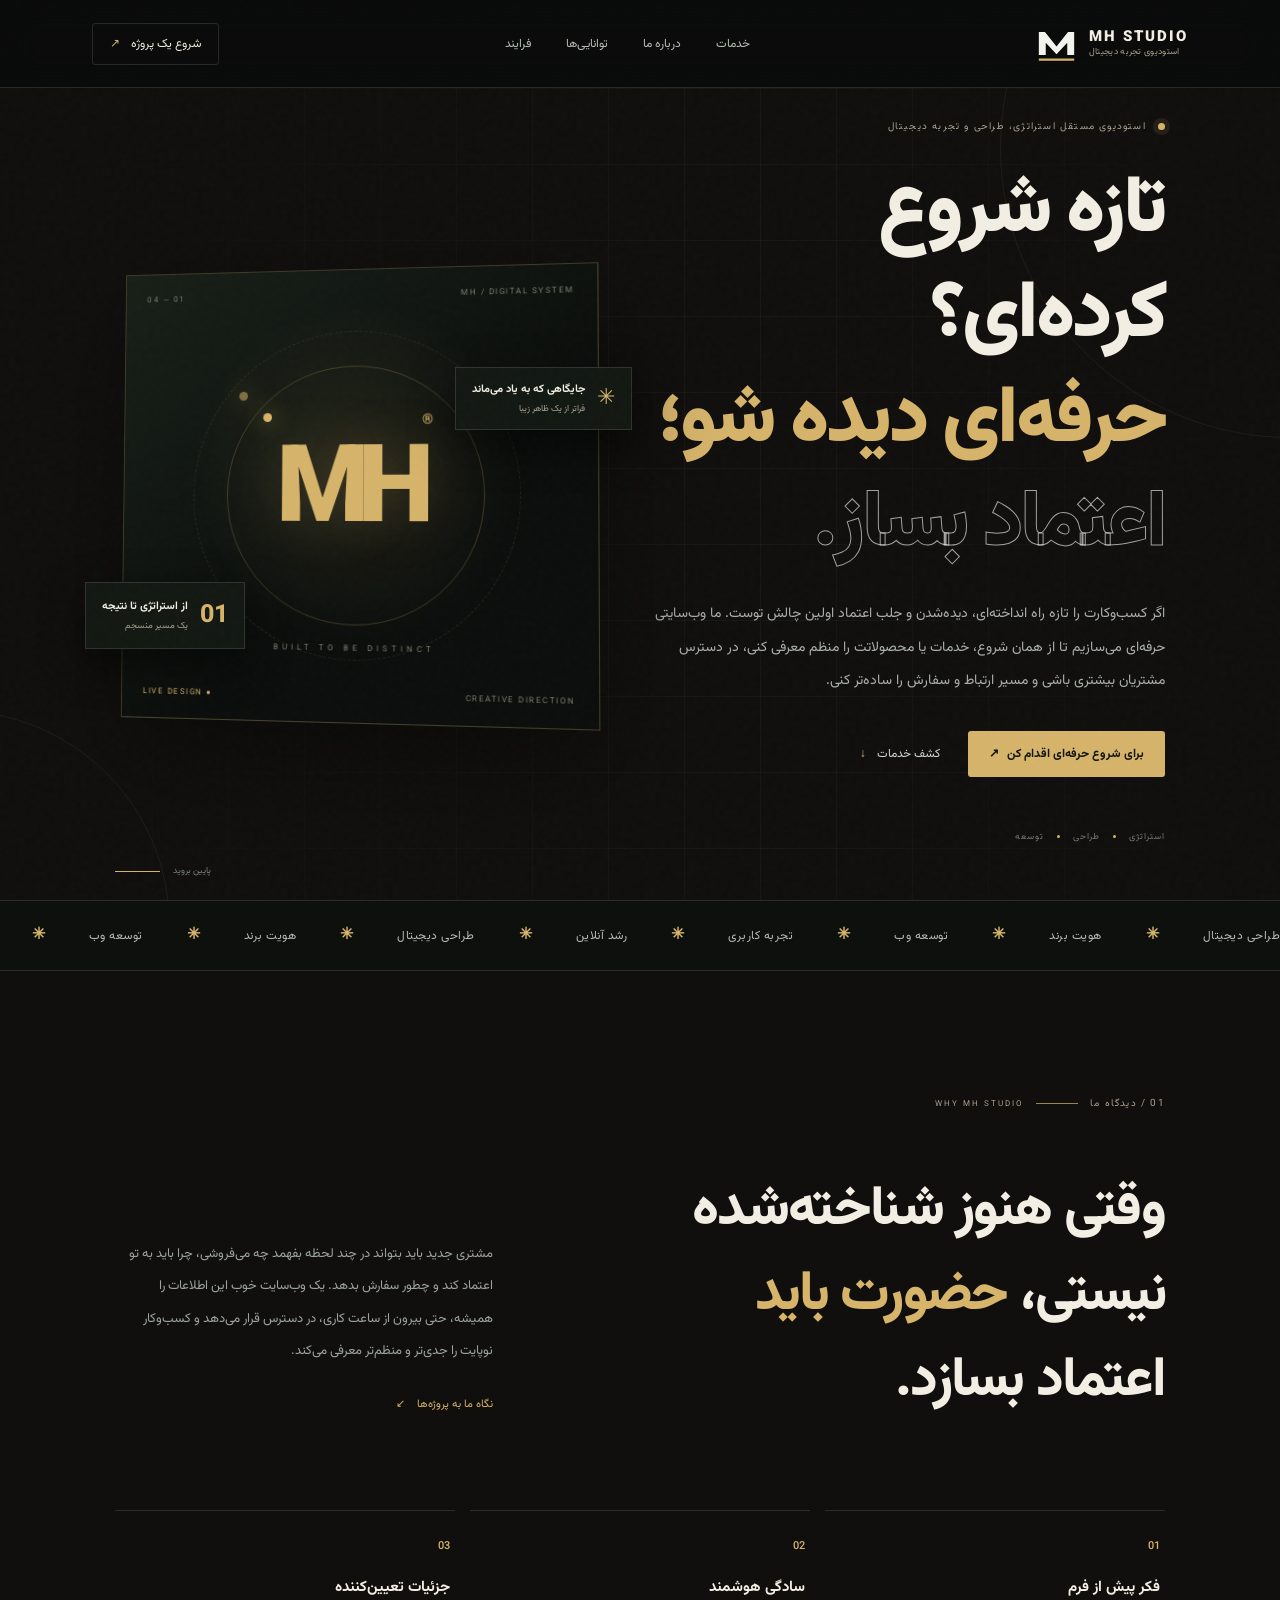
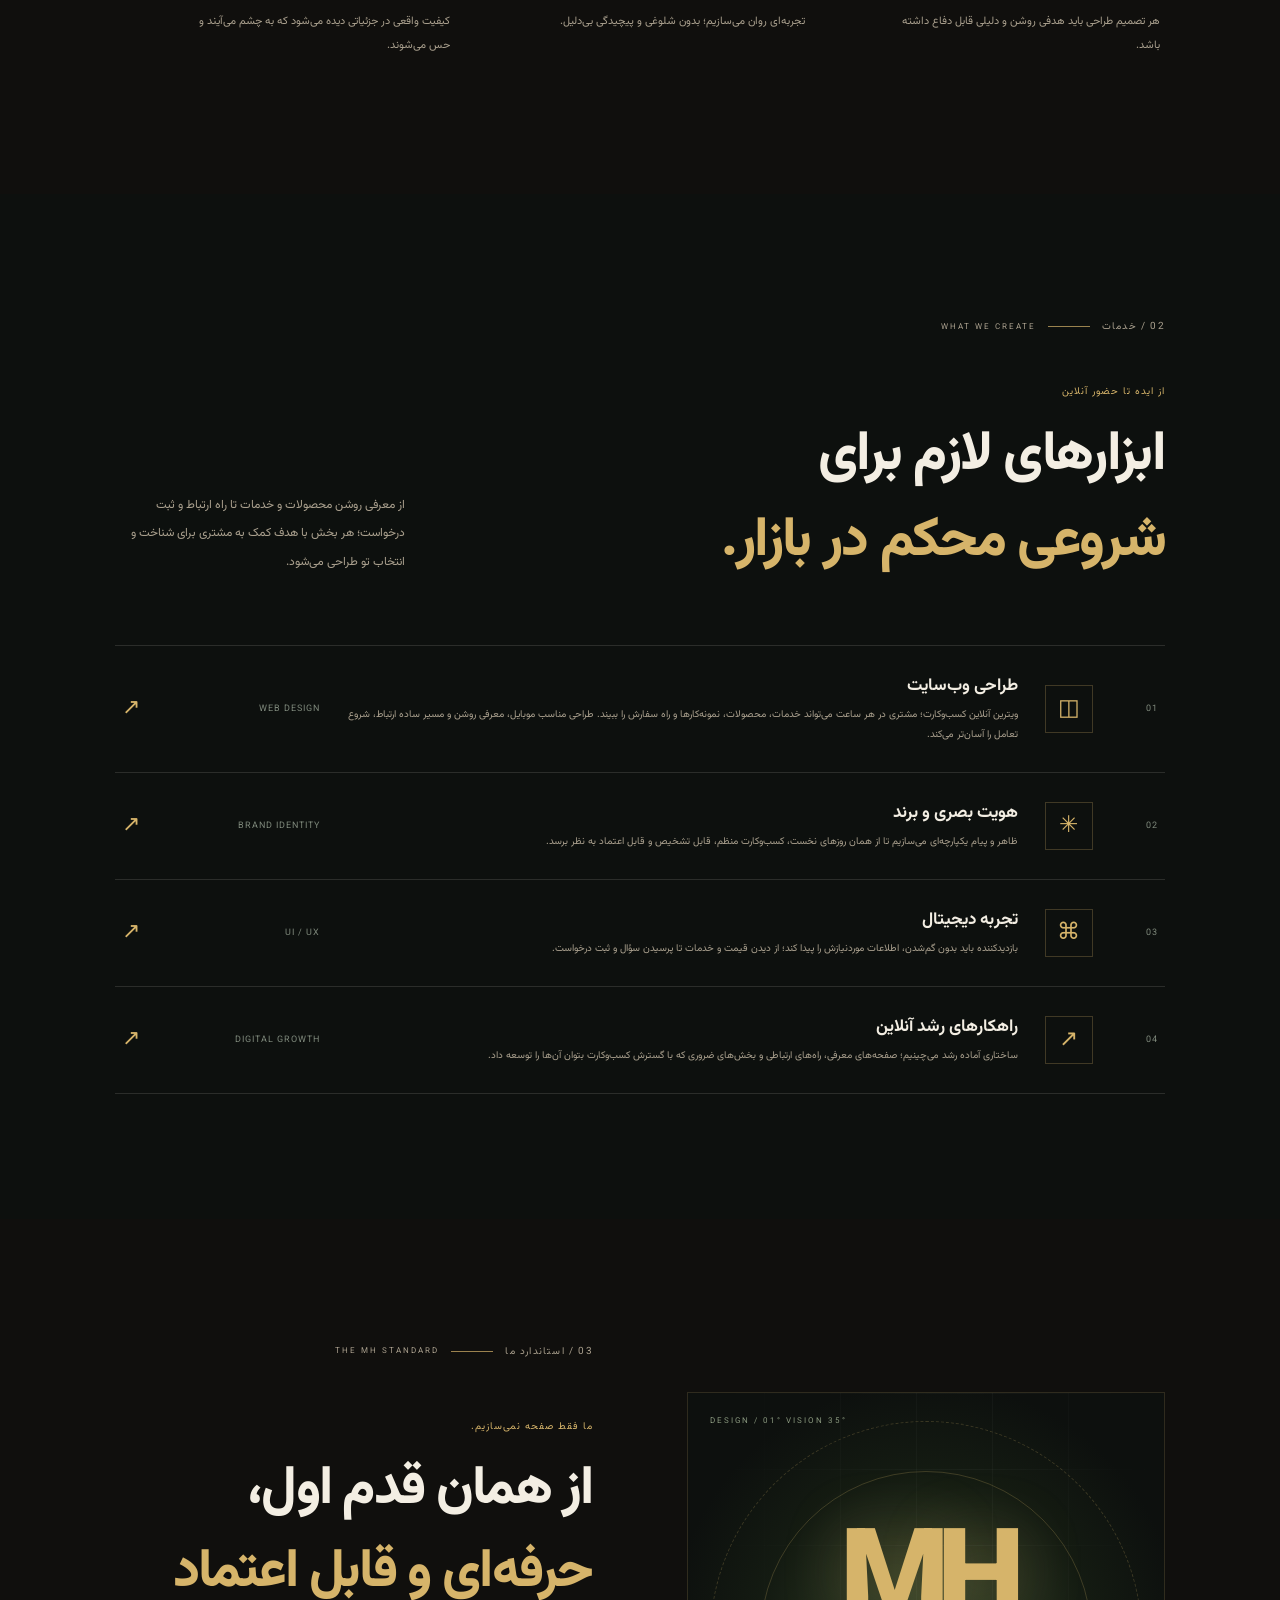
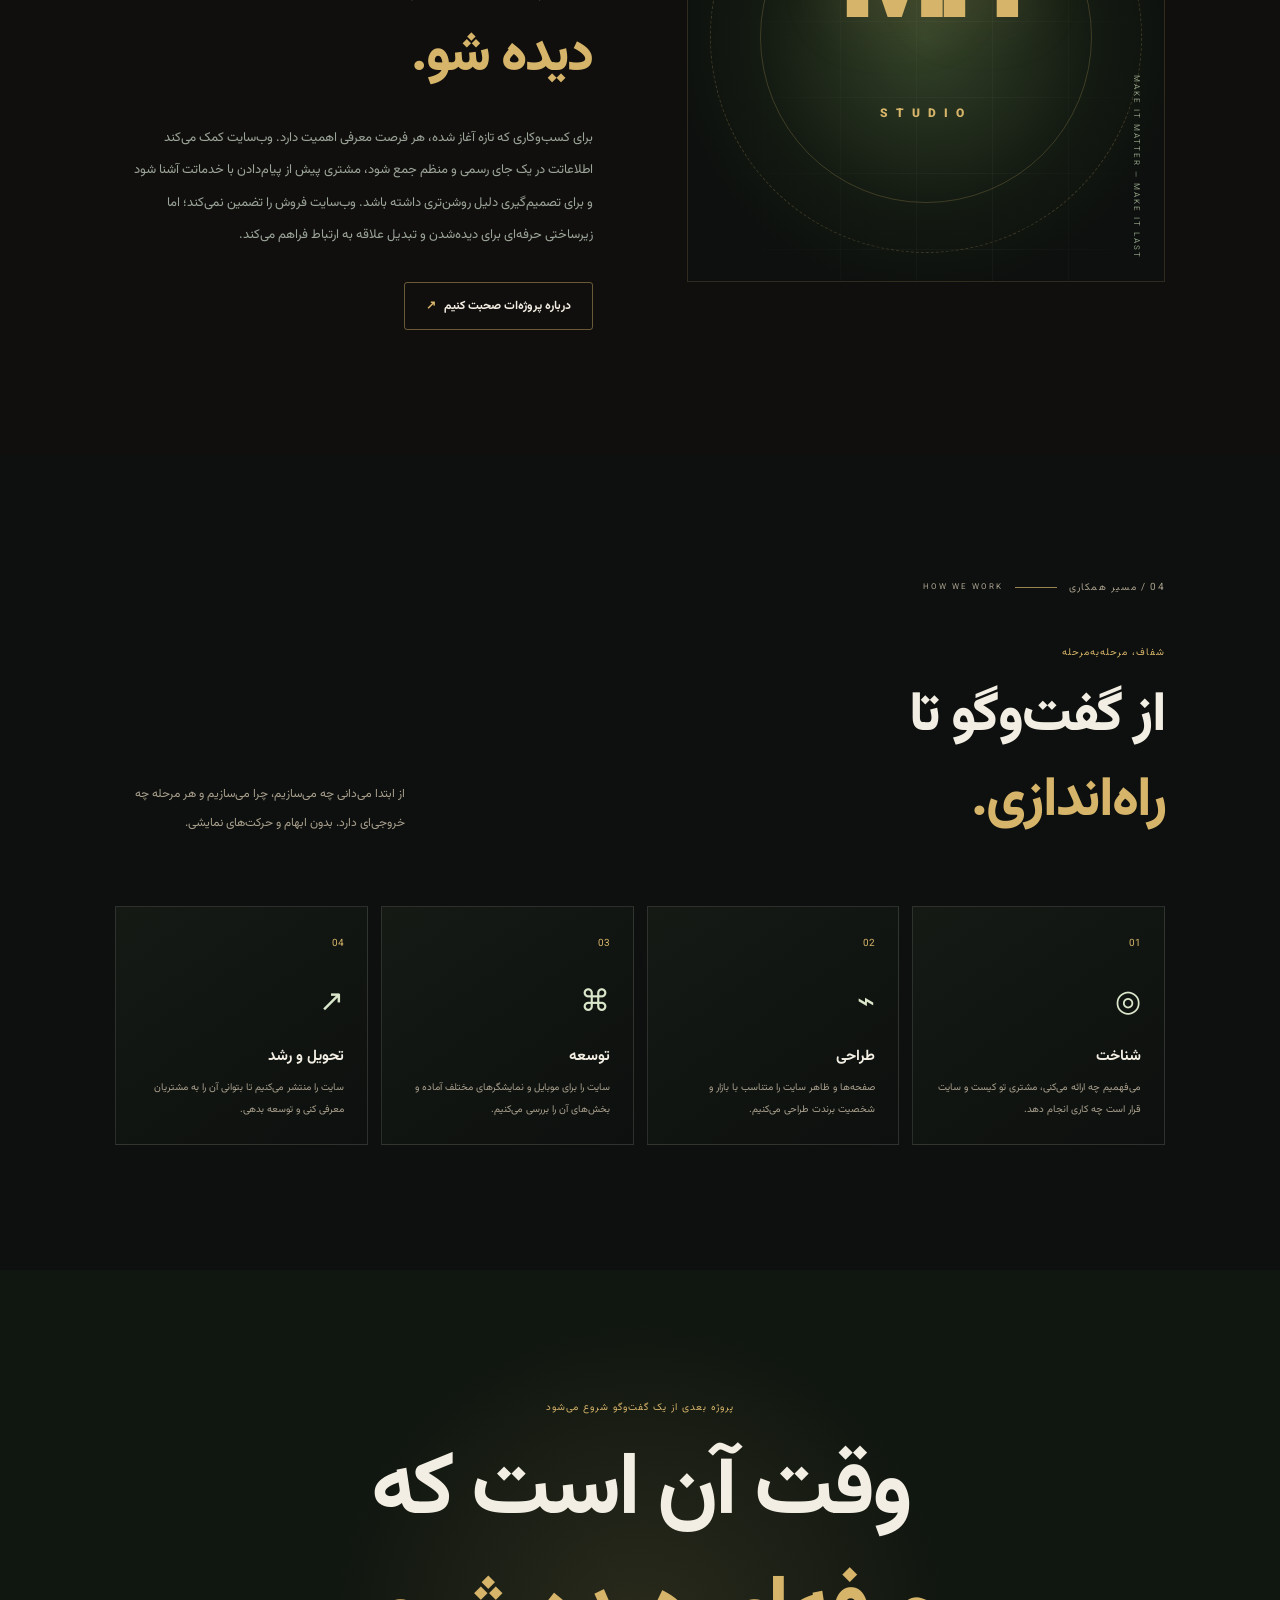
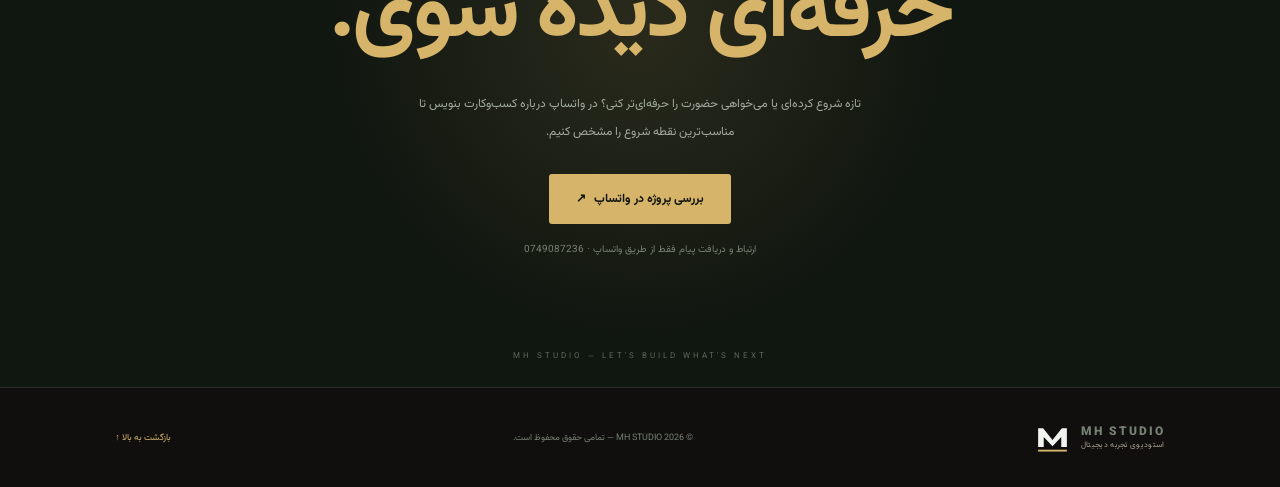
==== commit 9d15358d: "Refine MH STUDIO brand palette and startup-focused copy" ====
--- a/index.html
+++ b/index.html
@@ -2,7 +2,7 @@
 <html lang="fa" dir="rtl">
 <head>
 <meta charset="utf-8"><meta name="viewport" content="width=device-width,initial-scale=1">
-<meta name="theme-color" content="#080d0b">
+<meta name="theme-color" content="#100f0d">
 <meta name="description" content="MH STUDIO — استودیوی مستقل طراحی تجربه‌های دیجیتال، وب‌سایت و هویت برند.">
 <title>MH STUDIO — استودیو تجربه‌های دیجیتال</title>
 <link rel="preconnect" href="https://fonts.googleapis.com"><link rel="preconnect" href="https://fonts.gstatic.com" crossorigin>
@@ -13,7 +13,7 @@
 <div class="noise"></div><div class="cursor-glow" aria-hidden="true"></div>
 <header class="site-header" id="top">
  <a class="brand" href="#top" aria-label="MH Studio">
-  <svg class="brand-mark" viewBox="0 0 56 56" role="img" aria-label="MH"><path d="M5 43V13h8l15 19 15-19h8v30h-9V27L28 42 14 27v16z" fill="currentColor"/><path d="M5 49h46" stroke="#00B887" stroke-width="3"/></svg>
+  <svg class="brand-mark" viewBox="0 0 56 56" role="img" aria-label="MH"><path d="M5 43V13h8l15 19 15-19h8v30h-9V27L28 42 14 27v16z" fill="currentColor"/><path d="M5 49h46" stroke="#D6B46A" stroke-width="3"/></svg>
   <span><b>MH STUDIO</b><small>استودیوی تجربه دیجیتال</small></span>
  </a>
  <button class="menu-toggle" aria-label="باز کردن منو" aria-expanded="false"><i></i><i></i></button>
@@ -25,9 +25,9 @@
  <div class="hero-grid"></div><div class="hero-orbit orbit-one"></div><div class="hero-orbit orbit-two"></div>
  <div class="hero-copy reveal">
   <div class="eyebrow"><span class="pulse"></span> استودیوی مستقل استراتژی، طراحی و تجربه دیجیتال</div>
-  <h1>برندت را فقط<br><em>نمایش نده؛</em> <span class="outline-text">ماندگار کن.</span></h1>
-  <p class="hero-lead">برای کسب‌وکارهایی طراحی می‌کنیم که به حضور معمولی قانع نیستند. هویت برند و وب‌سایتی می‌سازیم که پیام تو را دقیق منتقل کند، اعتماد بسازد و مخاطب را به قدم بعدی برساند.</p>
-  <div class="hero-actions"><a class="button button-primary" href="contact.html">برای رشد برندت اقدام کن <span>↗</span></a><a class="text-link" href="services.html">کشف خدمات <span>↓</span></a></div>
+  <h1>تازه شروع کرده‌ای؟<br><em>حرفه‌ای دیده شو؛</em><br><span class="outline-text">اعتماد بساز.</span></h1>
+  <p class="hero-lead">اگر کسب‌وکارت را تازه راه انداخته‌ای، دیده‌شدن و جلب اعتماد اولین چالش توست. ما وب‌سایتی حرفه‌ای می‌سازیم تا از همان شروع، خدمات یا محصولاتت را منظم معرفی کنی، در دسترس مشتریان بیشتری باشی و مسیر ارتباط و سفارش را ساده‌تر کنی.</p>
+  <div class="hero-actions"><a class="button button-primary" href="contact.html">برای شروع حرفه‌ای اقدام کن <span>↗</span></a><a class="text-link" href="services.html">کشف خدمات <span>↓</span></a></div>
   <div class="hero-meta"><span>استراتژی</span><b></b><span>طراحی</span><b></b><span>توسعه</span></div>
  </div>
  <div class="hero-visual reveal">
@@ -43,34 +43,34 @@
 <section class="ticker" aria-label="توانایی‌ها"><div class="ticker-track"><span>طراحی دیجیتال</span><b>✳</b><span>هویت برند</span><b>✳</b><span>توسعه وب</span><b>✳</b><span>تجربه کاربری</span><b>✳</b><span>رشد آنلاین</span><b>✳</b><span>طراحی دیجیتال</span><b>✳</b><span>هویت برند</span><b>✳</b><span>توسعه وب</span><b>✳</b><span>تجربه کاربری</span><b>✳</b><span>رشد آنلاین</span><b>✳</b></div></section>
 <section class="intro section-shell" id="about">
  <div class="section-label reveal"><span>01 / دیدگاه ما</span><i></i><span>WHY MH STUDIO</span></div>
- <div class="intro-layout"><h2 class="reveal">در بازاری که همه<br> دیده می‌شوند، <span>به‌یادماندنی</span><br> بودن مزیت توست.</h2><div class="intro-text reveal"><p>مخاطب پیش از آن‌که با تو تماس بگیرد، درباره برندت قضاوت می‌کند. ما این برخورد اول را هدفمند طراحی می‌کنیم؛ از پیام و هویت بصری تا تجربه‌ای که اعتماد را به انتخاب تبدیل می‌کند.</p><a class="arrow-link" href="#process">نگاه ما به پروژه‌ها <span>↙</span></a></div></div>
+ <div class="intro-layout"><h2 class="reveal">وقتی هنوز شناخته‌شده نیستی، <span>حضورت باید</span><br> اعتماد بسازد.</h2><div class="intro-text reveal"><p>مشتری جدید باید بتواند در چند لحظه بفهمد چه می‌فروشی، چرا باید به تو اعتماد کند و چطور سفارش بدهد. یک وب‌سایت خوب این اطلاعات را همیشه، حتی بیرون از ساعت کاری، در دسترس قرار می‌دهد و کسب‌وکار نوپایت را جدی‌تر و منظم‌تر معرفی می‌کند.</p><a class="arrow-link" href="#process">نگاه ما به پروژه‌ها <span>↙</span></a></div></div>
  <div class="principles"><article class="principle reveal"><strong>01</strong><h3>فکر پیش از فرم</h3><p>هر تصمیم طراحی باید هدفی روشن و دلیلی قابل دفاع داشته باشد.</p></article><article class="principle reveal"><strong>02</strong><h3>سادگی هوشمند</h3><p>تجربه‌ای روان می‌سازیم؛ بدون شلوغی و پیچیدگی بی‌دلیل.</p></article><article class="principle reveal"><strong>03</strong><h3>جزئیات تعیین‌کننده</h3><p>کیفیت واقعی در جزئیاتی دیده می‌شود که به چشم می‌آیند و حس می‌شوند.</p></article></div>
 </section>
 <section class="services section-shell" id="services">
  <div class="section-label reveal"><span>02 / خدمات</span><i></i><span>WHAT WE CREATE</span></div>
- <div class="section-heading reveal"><div><p class="kicker">از ایده تا حضور آنلاین</p><h2>هرآنچه برای<br><span>حضور حرفه‌ای نیاز داری.</span></h2></div><p>نه مجموعه‌ای از خدمات پراکنده؛ یک مسیر منسجم برای معرفی بهتر، اعتماد بیشتر و تبدیل مؤثرتر مخاطب.</p></div>
+ <div class="section-heading reveal"><div><p class="kicker">از ایده تا حضور آنلاین</p><h2>ابزارهای لازم برای<br><span>شروعی محکم در بازار.</span></h2></div><p>از معرفی روشن محصولات و خدمات تا راه ارتباط و ثبت درخواست؛ هر بخش با هدف کمک به مشتری برای شناخت و انتخاب تو طراحی می‌شود.</p></div>
  <div class="service-list">
-  <article class="service-row reveal"><span class="service-index">01</span><div class="service-icon">◫</div><div class="service-info"><h3>طراحی وب‌سایت</h3><p>سایتی سریع و واکنش‌گرا که خدماتت را روشن معرفی می‌کند و مسیر تماس یا خرید را کوتاه‌تر می‌سازد.</p></div><span class="service-tag">WEB DESIGN</span><a href="#contact" aria-label="درخواست طراحی وب‌سایت">↗</a></article>
-  <article class="service-row reveal"><span class="service-index">02</span><div class="service-icon">✳</div><div class="service-info"><h3>هویت بصری و برند</h3><p>هویتی منسجم و قابل تشخیص؛ تا برندت در ذهن مخاطب شکل بگیرد، نه این‌که میان رقبا گم شود.</p></div><span class="service-tag">BRAND IDENTITY</span><a href="#contact" aria-label="درخواست هویت بصری">↗</a></article>
-  <article class="service-row reveal"><span class="service-index">03</span><div class="service-icon">⌘</div><div class="service-info"><h3>تجربه دیجیتال</h3><p>تجربه‌ای ساده و سنجیده؛ کاربر بدون سردرگمی به چیزی می‌رسد که برایش آمده است.</p></div><span class="service-tag">UI / UX</span><a href="#contact" aria-label="درخواست تجربه دیجیتال">↗</a></article>
-  <article class="service-row reveal"><span class="service-index">04</span><div class="service-icon">↗</div><div class="service-info"><h3>راهکارهای رشد آنلاین</h3><p>ابزارها و صفحات ضروری را کنار هم قرار می‌دهیم تا حضور آنلاین تو آماده معرفی، جذب و توسعه باشد.</p></div><span class="service-tag">DIGITAL GROWTH</span><a href="#contact" aria-label="درخواست راهکار رشد آنلاین">↗</a></article>
+  <article class="service-row reveal"><span class="service-index">01</span><div class="service-icon">◫</div><div class="service-info"><h3>طراحی وب‌سایت</h3><p>ویترین آنلاین کسب‌وکارت؛ مشتری در هر ساعت می‌تواند خدمات، محصولات، نمونه‌کارها و راه سفارش را ببیند. طراحی مناسب موبایل، معرفی روشن و مسیر ساده ارتباط، شروع تعامل را آسان‌تر می‌کند.</p></div><span class="service-tag">WEB DESIGN</span><a href="#contact" aria-label="درخواست طراحی وب‌سایت">↗</a></article>
+  <article class="service-row reveal"><span class="service-index">02</span><div class="service-icon">✳</div><div class="service-info"><h3>هویت بصری و برند</h3><p>ظاهر و پیام یکپارچه‌ای می‌سازیم تا از همان روزهای نخست، کسب‌وکارت منظم، قابل تشخیص و قابل اعتماد به نظر برسد.</p></div><span class="service-tag">BRAND IDENTITY</span><a href="#contact" aria-label="درخواست هویت بصری">↗</a></article>
+  <article class="service-row reveal"><span class="service-index">03</span><div class="service-icon">⌘</div><div class="service-info"><h3>تجربه دیجیتال</h3><p>بازدیدکننده باید بدون گم‌شدن، اطلاعات موردنیازش را پیدا کند؛ از دیدن قیمت و خدمات تا پرسیدن سؤال و ثبت درخواست.</p></div><span class="service-tag">UI / UX</span><a href="#contact" aria-label="درخواست تجربه دیجیتال">↗</a></article>
+  <article class="service-row reveal"><span class="service-index">04</span><div class="service-icon">↗</div><div class="service-info"><h3>راهکارهای رشد آنلاین</h3><p>ساختاری آماده رشد می‌چینیم؛ صفحه‌های معرفی، راه‌های ارتباطی و بخش‌های ضروری که با گسترش کسب‌وکارت بتوان آن‌ها را توسعه داد.</p></div><span class="service-tag">DIGITAL GROWTH</span><a href="#contact" aria-label="درخواست راهکار رشد آنلاین">↗</a></article>
  </div>
 </section>
 <section class="manifesto section-shell" id="work">
  <div class="manifesto-art reveal"><div class="manifesto-grid"></div><div class="manifesto-stamp">MH<br><small>STUDIO</small></div><span class="manifesto-coord">35° DESIGN / 01° VISION</span><span class="manifesto-side">MAKE IT MATTER — MAKE IT LAST</span></div>
- <div class="manifesto-copy reveal"><div class="section-label"><span>03 / استاندارد ما</span><i></i><span>THE MH STANDARD</span></div><p class="kicker">ما فقط صفحه نمی‌سازیم.</p><h2>ما فقط ظاهر نمی‌سازیم؛<br><span>دلیل انتخاب می‌سازیم.</span></h2><p>طراحی زمانی ارزشمند است که به هدف کسب‌وکار خدمت کند: پیام را شفاف کند، تردید مخاطب را کم کند و اقدام بعدی را آسان‌تر سازد. معیار ما همین است؛ نه زیباییِ بی‌هدف.</p><a class="button button-outline" href="contact.html">درباره پروژه‌ات صحبت کنیم <span>↗</span></a></div>
+ <div class="manifesto-copy reveal"><div class="section-label"><span>03 / استاندارد ما</span><i></i><span>THE MH STANDARD</span></div><p class="kicker">ما فقط صفحه نمی‌سازیم.</p><h2>از همان قدم اول،<br><span>حرفه‌ای و قابل اعتماد دیده شو.</span></h2><p>برای کسب‌وکاری که تازه آغاز شده، هر فرصت معرفی اهمیت دارد. وب‌سایت کمک می‌کند اطلاعاتت در یک جای رسمی و منظم جمع شود، مشتری پیش از پیام‌دادن با خدماتت آشنا شود و برای تصمیم‌گیری دلیل روشن‌تری داشته باشد. وب‌سایت فروش را تضمین نمی‌کند؛ اما زیرساختی حرفه‌ای برای دیده‌شدن و تبدیل علاقه به ارتباط فراهم می‌کند.</p><a class="button button-outline" href="contact.html">درباره پروژه‌ات صحبت کنیم <span>↗</span></a></div>
 </section>
 <section class="process section-shell" id="process">
  <div class="section-label reveal"><span>04 / مسیر همکاری</span><i></i><span>HOW WE WORK</span></div>
  <div class="section-heading reveal"><div><p class="kicker">شفاف، مرحله‌به‌مرحله</p><h2>از گفت‌وگو تا<br><span>راه‌اندازی.</span></h2></div><p>از ابتدا می‌دانی چه می‌سازیم، چرا می‌سازیم و هر مرحله چه خروجی‌ای دارد. بدون ابهام و حرکت‌های نمایشی.</p></div>
- <div class="process-grid"><article class="process-card reveal"><span>01</span><div class="process-symbol">◎</div><h3>شناخت</h3><p>هدف، مخاطب و نیاز واقعی کسب‌وکار را مشخص می‌کنیم.</p></article><article class="process-card reveal"><span>02</span><div class="process-symbol">⌁</div><h3>طراحی</h3><p>ساختار و هویت بصری متناسب با هدف پروژه شکل می‌گیرد.</p></article><article class="process-card reveal"><span>03</span><div class="process-symbol">⌘</div><h3>توسعه</h3><p>طرح به محصولی سریع، واکنش‌گرا و قابل استفاده تبدیل می‌شود.</p></article><article class="process-card reveal"><span>04</span><div class="process-symbol">↗</div><h3>تحویل و رشد</h3><p>بررسی نهایی، انتشار و آماده‌سازی برای قدم بعدی.</p></article></div>
+ <div class="process-grid"><article class="process-card reveal"><span>01</span><div class="process-symbol">◎</div><h3>شناخت</h3><p>می‌فهمیم چه ارائه می‌کنی، مشتری تو کیست و سایت قرار است چه کاری انجام دهد.</p></article><article class="process-card reveal"><span>02</span><div class="process-symbol">⌁</div><h3>طراحی</h3><p>صفحه‌ها و ظاهر سایت را متناسب با بازار و شخصیت برندت طراحی می‌کنیم.</p></article><article class="process-card reveal"><span>03</span><div class="process-symbol">⌘</div><h3>توسعه</h3><p>سایت را برای موبایل و نمایشگرهای مختلف آماده و بخش‌های آن را بررسی می‌کنیم.</p></article><article class="process-card reveal"><span>04</span><div class="process-symbol">↗</div><h3>تحویل و رشد</h3><p>سایت را منتشر می‌کنیم تا بتوانی آن را به مشتریان معرفی کنی و توسعه بدهی.</p></article></div>
 </section>
 <section class="contact section-shell" id="contact">
- <div class="contact-glow"></div><div class="contact-inner reveal"><p class="kicker">پروژه بعدی از یک گفت‌وگو شروع می‌شود</p><h2>وقت آن است که<br><span>حرفه‌ای دیده شوی.</span></h2><p>هدف کسب‌وکارت را بگو؛ با هم مشخص می‌کنیم چه راهکاری واقعاً به آن کمک می‌کند.</p><a class="button button-primary contact-button" href="https://wa.me/93749087236" target="_blank" rel="noopener">بررسی پروژه در واتساپ <span>↗</span></a><small>پاسخ‌گویی مستقیم · 0749087236</small></div>
+ <div class="contact-glow"></div><div class="contact-inner reveal"><p class="kicker">پروژه بعدی از یک گفت‌وگو شروع می‌شود</p><h2>وقت آن است که<br><span>حرفه‌ای دیده شوی.</span></h2><p>تازه شروع کرده‌ای یا می‌خواهی حضورت را حرفه‌ای‌تر کنی؟ در واتساپ درباره کسب‌وکارت بنویس تا مناسب‌ترین نقطه شروع را مشخص کنیم.</p><a class="button button-primary contact-button" href="https://wa.me/93749087236" target="_blank" rel="noopener">بررسی پروژه در واتساپ <span>↗</span></a><small>ارتباط و دریافت پیام فقط از طریق واتساپ · 0749087236</small></div>
  <div class="contact-side">MH STUDIO — LET'S BUILD WHAT'S NEXT</div>
 </section>
 </main>
-<footer class="site-footer"><a class="brand footer-brand" href="#top"><svg class="brand-mark" viewBox="0 0 56 56" aria-hidden="true"><path d="M5 43V13h8l15 19 15-19h8v30h-9V27L28 42 14 27v16z" fill="currentColor"/><path d="M5 49h46" stroke="#00B887" stroke-width="3"/></svg><span><b>MH STUDIO</b><small>استودیوی تجربه دیجیتال</small></span></a><span>© 2026 MH STUDIO — تمامی حقوق محفوظ است.</span><a href="#top" class="back-top">بازگشت به بالا ↑</a></footer>
+<footer class="site-footer"><a class="brand footer-brand" href="#top"><svg class="brand-mark" viewBox="0 0 56 56" aria-hidden="true"><path d="M5 43V13h8l15 19 15-19h8v30h-9V27L28 42 14 27v16z" fill="currentColor"/><path d="M5 49h46" stroke="#D6B46A" stroke-width="3"/></svg><span><b>MH STUDIO</b><small>استودیوی تجربه دیجیتال</small></span></a><span>© 2026 MH STUDIO — تمامی حقوق محفوظ است.</span><a href="#top" class="back-top">بازگشت به بالا ↑</a></footer>
 <script>
 const menuBtn=document.querySelector('.menu-toggle'),nav=document.querySelector('.main-nav');
 menuBtn.addEventListener('click',()=>{const open=nav.classList.toggle('is-open');menuBtn.setAttribute('aria-expanded',String(open));});
--- a/style.css
+++ b/style.css
@@ -1,7 +1,7 @@
-:root{--bg:#080d0b;--panel:#111512;--panel2:#171d17;--ink:#f0f2eb;--muted:#929a90;--line:rgba(255,255,255,.11);--acid:#00B887;--font:'Vazirmatn',sans-serif}*{box-sizing:border-box}html{scroll-behavior:smooth;scroll-padding-top:90px}body{margin:0;background:var(--bg);color:var(--ink);font-family:var(--font);overflow-x:hidden}a{color:inherit;text-decoration:none}button{font:inherit}.noise{position:fixed;inset:0;z-index:20;pointer-events:none;opacity:.035;background-image:url("data:image/svg+xml,%3Csvg viewBox='0 0 180 180' xmlns='http://www.w3.org/2000/svg'%3E%3Cfilter id='n'%3E%3CfeTurbulence type='fractalNoise' baseFrequency='.9' numOctaves='3' stitchTiles='stitch'/%3E%3C/filter%3E%3Crect width='100%25' height='100%25' filter='url(%23n)' opacity='.6'/%3E%3C/svg%3E")}.cursor-glow{position:fixed;z-index:0;pointer-events:none;width:420px;height:420px;left:var(--x,-500px);top:var(--y,-500px);transform:translate(-50%,-50%);background:radial-gradient(circle,rgba(0,184,135,.055),transparent 68%);transition:left .15s,top .15s}.site-header{height:88px;position:sticky;top:0;z-index:30;display:flex;align-items:center;justify-content:space-between;padding:0 7.2%;background:rgba(9,11,10,.82);backdrop-filter:blur(18px);border-bottom:1px solid var(--line)}.brand{display:flex;align-items:center;gap:11px;direction:ltr}.brand-mark{width:43px;height:43px;color:#f2f4ee}.brand span{display:flex;flex-direction:column;line-height:1.3;text-align:left}.brand b{font-size:15px;letter-spacing:2px;font-weight:900}.brand small{font-size:9px;color:var(--muted);letter-spacing:.3px}.main-nav{display:flex;gap:35px;color:#b8beb5;font-size:12px}.main-nav a{transition:color .25s}.main-nav a:hover,.text-link:hover{color:var(--acid)}.header-cta{font-size:12px;border:1px solid var(--line);padding:11px 17px;border-radius:3px;transition:.25s}.header-cta span,.button span{color:var(--acid);margin-right:8px}.header-cta:hover{border-color:var(--acid);color:var(--acid)}.menu-toggle{display:none}.section-shell{padding-left:9%;padding-right:9%;position:relative}.hero{min-height:690px;height:calc(100svh - 88px);max-height:900px;display:grid;grid-template-columns:1.04fr .96fr;align-items:center;gap:5%;overflow:hidden}.hero-grid,.manifesto-grid{position:absolute;inset:0;pointer-events:none;background-image:linear-gradient(rgba(255,255,255,.035) 1px,transparent 1px),linear-gradient(90deg,rgba(255,255,255,.035) 1px,transparent 1px);background-size:76px 76px;mask-image:linear-gradient(90deg,transparent,#000 60%,transparent)}.hero-copy{position:relative;z-index:2;padding-bottom:25px}.eyebrow,.section-label{display:flex;align-items:center;gap:12px;color:var(--muted);font-size:10px;letter-spacing:1.2px}.pulse,.live-dot{color:var(--acid)}.pulse{width:7px;height:7px;border-radius:50%;background:var(--acid);box-shadow:0 0 0 5px rgba(0,184,135,.1);animation:pulse 2s infinite}.hero h1{font-size:clamp(48px,6.2vw,88px);line-height:1.32;letter-spacing:-3px;font-weight:900;margin:26px 0 19px}.hero h1 em{font-style:normal;color:var(--acid)}.outline-text{-webkit-text-stroke:1px rgba(240,242,235,.65);color:transparent}.hero-lead{max-width:510px;color:#aab1a7;font-size:14px;line-height:2.4}.hero-actions{display:flex;align-items:center;gap:28px;margin-top:32px}.button{display:inline-flex;align-items:center;justify-content:center;padding:14px 21px;font-size:12px;font-weight:700;border-radius:3px;transition:transform .25s,background .25s,border-color .25s}.button:hover{transform:translateY(-4px)}.button-primary{background:var(--acid);color:#10140a}.button-primary span{color:#10140a}.text-link{font-size:12px;color:#d2d8cf}.text-link span{color:var(--acid);margin-right:8px}.hero-meta{display:flex;align-items:center;gap:13px;margin-top:53px;color:#737c71;font-size:9px;letter-spacing:1px}.hero-meta b{width:3px;height:3px;border-radius:50%;background:var(--acid)}.hero-visual{position:relative;z-index:2;max-width:550px;width:100%;justify-self:center;perspective:1000px}.visual-frame{height:455px;border:1px solid rgba(0,184,135,.26);background:radial-gradient(ellipse at 50% 45%,rgba(0,184,135,.11),transparent 48%),linear-gradient(140deg,#182018,#0b0e0c 60%);position:relative;transform:rotateY(-7deg) rotateX(2deg);box-shadow:0 35px 100px rgba(0,0,0,.4);animation:float 7s ease-in-out infinite}.visual-top,.visual-bottom{position:absolute;left:22px;right:22px;display:flex;justify-content:space-between;color:#75806e;font-size:8px;letter-spacing:1.5px}.visual-top{top:20px}.visual-bottom{bottom:20px}.visual-core{position:absolute;inset:50px 0;display:grid;place-items:center}.core-ring{position:absolute;border:1px solid rgba(0,184,135,.23);border-radius:50%;aspect-ratio:1}.ring-a{width:260px;animation:spin 24s linear infinite}.ring-a:before,.ring-b:after{content:"";position:absolute;width:9px;height:9px;border-radius:50%;background:var(--acid);box-shadow:0 0 22px var(--acid);top:18%;left:14%}.ring-b{width:330px;border-style:dashed;opacity:.55;animation:spin 38s linear infinite reverse}.core-cross{font-size:108px;letter-spacing:-12px;font-weight:900;color:var(--acid);text-shadow:0 0 60px rgba(0,184,135,.17);direction:ltr}.core-cross span{font-size:14px;vertical-align:top;letter-spacing:0}.core-caption{position:absolute;bottom:17px;color:#77816f;font-size:8px;letter-spacing:4px}.float-card{position:absolute;display:flex;align-items:center;gap:12px;padding:13px 16px;background:rgba(20,26,20,.92);border:1px solid var(--line);box-shadow:0 15px 40px #0008;backdrop-filter:blur(10px)}.float-a{top:22%;right:-38px}.float-b{bottom:16%;left:-30px}.float-card b,.float-card small{display:block}.float-card b{font-size:11px}.float-card small{font-size:9px;color:var(--muted);margin-top:4px}.mini-icon{color:var(--acid);font-size:22px}.mini-number{font-size:25px;color:var(--acid);font-weight:800}.hero-orbit{position:absolute;border:1px solid rgba(0,184,135,.08);border-radius:50%;pointer-events:none}.orbit-one{width:580px;height:580px;right:-300px;top:-230px}.orbit-two{width:430px;height:430px;left:-260px;bottom:-240px}.hero-scroll{position:absolute;bottom:22px;left:9%;display:flex;align-items:center;gap:13px;color:#788075;font-size:9px}.hero-scroll i{width:45px;height:1px;background:var(--acid)}.ticker{overflow:hidden;border-top:1px solid var(--line);border-bottom:1px solid var(--line);background:#0d100d}.ticker-track{display:flex;align-items:center;justify-content:space-around;gap:44px;white-space:nowrap;min-width:max-content;padding:22px 0;animation:marquee 32s linear infinite}.ticker span{font-size:12px;color:#b5bdb0;letter-spacing:.5px}.ticker b{color:var(--acid);font-size:16px}.intro,.services,.process{padding-top:125px;padding-bottom:125px}.section-label i{height:1px;width:42px;background:var(--acid);opacity:.7}.section-label span:last-child{font-size:8px;letter-spacing:2px}.intro-layout{display:grid;grid-template-columns:1.2fr .8fr;gap:10%;align-items:end;margin-top:58px}.intro h2,.section-heading h2,.manifesto h2{font-size:clamp(34px,4.3vw,60px);line-height:1.55;letter-spacing:-1.7px;margin:0;font-weight:800}.intro h2 span,.section-heading h2 span,.manifesto h2 span{color:var(--acid)}.intro-text{padding-bottom:9px}.intro-text p,.manifesto-copy>p:not(.kicker){color:#9ca59a;font-size:13px;line-height:2.5;margin:0 0 23px}.arrow-link{font-size:11px;color:var(--acid)}.arrow-link span{margin-right:9px}.principles{display:grid;grid-template-columns:repeat(3,1fr);gap:15px;margin-top:85px}.principle{border-top:1px solid var(--line);padding:22px 5px 0}.principle strong{font-size:11px;color:var(--acid);font-weight:500}.principle h3{font-size:15px;margin:18px 0 8px}.principle p{font-size:11px;line-height:2.2;color:var(--muted);max-width:270px}.services{background:#0d100e}.section-heading{display:flex;justify-content:space-between;align-items:end;margin:50px 0 60px}.kicker{font-size:10px;color:var(--acid);letter-spacing:1px;margin:0 0 15px}.section-heading>p{font-size:12px;line-height:2.4;color:var(--muted);max-width:290px;margin:0 0 8px}.service-list{border-top:1px solid var(--line)}.service-row{display:grid;grid-template-columns:45px 55px 1fr 150px 28px;align-items:center;gap:20px;padding:27px 7px;border-bottom:1px solid var(--line);transition:background .3s,padding .3s}.service-row:hover{background:rgba(0,184,135,.035);padding-right:18px;padding-left:18px}.service-index,.service-tag{font-size:9px;color:#7e887b;letter-spacing:1px}.service-icon{width:48px;height:48px;border:1px solid rgba(0,184,135,.25);display:grid;place-items:center;color:var(--acid);font-size:23px}.service-info h3{font-size:17px;margin:0 0 6px}.service-info p{font-size:10px;color:var(--muted);margin:0;line-height:2}.service-row>a{font-size:22px;color:var(--acid);text-align:left}.manifesto{padding-top:125px;padding-bottom:125px;display:grid;grid-template-columns:1fr 1fr;gap:9%;align-items:center}.manifesto-art{height:490px;position:relative;overflow:hidden;background:radial-gradient(circle at 50% 50%,#344329,#141b12 48%,#0d100e 75%);border:1px solid rgba(0,184,135,.17)}.manifesto-art:before,.manifesto-art:after{content:"";position:absolute;width:330px;height:330px;border:1px solid rgba(0,184,135,.22);border-radius:50%;top:50%;left:50%;transform:translate(-50%,-50%)}.manifesto-art:after{width:430px;height:430px;border-style:dashed;animation:spin 55s linear infinite}.manifesto-stamp{position:absolute;top:50%;left:50%;transform:translate(-50%,-50%);font-size:125px;line-height:.8;letter-spacing:-13px;font-weight:900;color:var(--acid);text-shadow:0 0 65px #00B8873d;direction:ltr;text-align:center}.manifesto-stamp small{font-size:12px;letter-spacing:8px}.manifesto-coord,.manifesto-side{position:absolute;color:#89977e;font-size:8px;letter-spacing:2px}.manifesto-coord{top:22px;left:22px}.manifesto-side{bottom:22px;right:22px;writing-mode:vertical-rl}.manifesto-copy .section-label{margin-bottom:60px}.manifesto h2{font-size:clamp(38px,4.2vw,58px);margin-bottom:23px}.manifesto-copy>p:not(.kicker){max-width:460px;margin-bottom:30px}.button-outline{border:1px solid rgba(0,184,135,.45);color:var(--ink)}.button-outline:hover{border-color:var(--acid);background:rgba(0,184,135,.07)}.process{background:#0d100e}.process-grid{display:grid;grid-template-columns:repeat(4,1fr);gap:13px}.process-card{min-height:230px;padding:23px;border:1px solid var(--line);position:relative;background:linear-gradient(145deg,#151a15,#0d100e);transition:transform .3s,border-color .3s}.process-card:hover{transform:translateY(-7px);border-color:rgba(0,184,135,.45)}.process-card>span{font-size:10px;color:var(--acid)}.process-symbol{font-size:30px;color:#d9e6c9;margin:25px 0 18px}.process-card h3{font-size:15px;margin:0 0 9px}.process-card p{font-size:10px;line-height:2.2;color:var(--muted);margin:0}.contact{padding-top:130px;padding-bottom:130px;overflow:hidden;text-align:center;background:#101610}.contact-glow{position:absolute;width:650px;height:650px;border-radius:50%;background:radial-gradient(circle,rgba(0,184,135,.13),transparent 68%);top:50%;left:50%;transform:translate(-50%,-50%);pointer-events:none}.contact-inner{position:relative;z-index:2}.contact h2{font-size:clamp(48px,7vw,88px);line-height:1.4;margin:10px 0 15px;letter-spacing:-3px}.contact h2 span{color:var(--acid)}.contact-inner>p:not(.kicker){font-size:12px;color:#a2ab9e;line-height:2.3;max-width:480px;margin:0 auto 28px}.contact-button{padding:16px 27px}.contact-inner>small{display:block;margin-top:18px;color:#788273;font-size:10px}.contact-side{position:absolute;bottom:25px;left:50%;transform:translateX(-50%);font-size:8px;color:#5c6857;letter-spacing:3px;white-space:nowrap}.site-footer{min-height:100px;padding:24px 9%;display:flex;align-items:center;justify-content:space-between;gap:20px;border-top:1px solid var(--line);color:#768073;font-size:9px}.footer-brand .brand-mark{width:35px;height:35px}.footer-brand b{font-size:12px}.footer-brand small{font-size:8px}.back-top{color:var(--acid)}.reveal{opacity:0;transform:translateY(26px);transition:opacity .8s ease,transform .8s cubic-bezier(.2,.7,.2,1)}.reveal.is-visible{opacity:1;transform:translateY(0)}@keyframes pulse{50%{box-shadow:0 0 0 9px rgba(0,184,135,0)}}@keyframes spin{to{transform:rotate(360deg)}}@keyframes float{0%,100%{transform:translateY(0) rotateY(-7deg) rotateX(2deg)}50%{transform:translateY(-13px) rotateY(-4deg) rotateX(1deg)}}@keyframes marquee{to{transform:translateX(50%)}}@media(max-width:900px){.site-header{padding:0 5%;height:76px}.main-nav{gap:18px}.section-shell{padding-left:6%;padding-right:6%}.hero{min-height:660px;gap:2%}.hero h1{font-size:clamp(45px,7vw,68px)}.visual-frame{height:390px}.ring-a{width:210px}.ring-b{width:270px}.core-cross{font-size:88px}.float-a{right:-15px}.float-b{left:-10px}.service-row{grid-template-columns:30px 48px 1fr 100px 20px;gap:13px}.process-card{padding:17px}.manifesto{gap:6%}.manifesto-art{height:410px}}@media(max-width:640px){.site-header{height:70px}.brand-mark{width:37px;height:37px}.brand b{font-size:13px}.menu-toggle{display:flex;flex-direction:column;gap:6px;background:none;border:0;padding:10px;order:3}.menu-toggle i{width:22px;height:1px;background:var(--acid)}.main-nav{display:none;position:absolute;top:70px;right:0;left:0;padding:22px 7%;background:#0d100e;border-bottom:1px solid var(--line);flex-direction:column;gap:22px}.main-nav.is-open{display:flex}.header-cta{font-size:10px;padding:9px 11px;margin-right:auto;margin-left:13px}.hero{height:auto;min-height:0;padding-top:75px;padding-bottom:85px;display:flex;flex-direction:column;align-items:stretch;gap:50px}.hero-copy{padding:0}.hero h1{font-size:clamp(48px,13vw,68px);letter-spacing:-2px;margin:22px 0 13px}.hero-lead{font-size:12px;line-height:2.25}.hero-actions{margin-top:24px;gap:19px}.button{padding:13px 15px;font-size:10px}.hero-meta{margin-top:32px}.hero-visual{width:90%;margin:0 auto}.visual-frame{height:330px;transform:none}.ring-a{width:180px}.ring-b{width:235px}.core-cross{font-size:78px}.float-card{padding:9px 11px}.float-a{right:-22px;top:17%}.float-b{left:-22px;bottom:13%}.hero-scroll{bottom:22px;left:6%}.ticker-track{padding:17px 0;gap:25px}.ticker span{font-size:10px}.intro,.services,.process{padding-top:82px;padding-bottom:82px}.intro-layout{grid-template-columns:1fr;gap:24px;margin-top:38px}.intro h2,.section-heading h2{font-size:36px}.intro-text p{font-size:12px}.principles{grid-template-columns:1fr;gap:24px;margin-top:50px}.principle{padding-top:15px}.principle h3{margin:10px 0 5px}.section-heading{display:block;margin:37px 0 38px}.section-heading>p{margin-top:18px}.service-row{grid-template-columns:25px 42px 1fr 20px;gap:10px;padding:20px 0}.service-icon{width:39px;height:39px;font-size:19px}.service-info h3{font-size:13px}.service-info p{font-size:9px;line-height:1.9}.service-tag{display:none}.service-row>a{font-size:19px}.manifesto{padding-top:80px;padding-bottom:80px;grid-template-columns:1fr;gap:45px}.manifesto-art{height:340px;order:2}.manifesto-copy .section-label{margin-bottom:35px}.manifesto h2{font-size:42px}.manifesto-copy>p:not(.kicker){font-size:11px}.process-grid{grid-template-columns:1fr 1fr;gap:10px}.process-card{min-height:205px;padding:15px}.process-symbol{margin:20px 0 12px}.contact{padding-top:95px;padding-bottom:105px}.contact h2{font-size:55px;letter-spacing:-2px}.contact-inner>p:not(.kicker){font-size:11px}.site-footer{padding:22px 6%;flex-wrap:wrap}.site-footer>span{order:3;width:100%;text-align:center}.contact-side{font-size:7px}}@media(prefers-reduced-motion:reduce){*,*::before,*::after{scroll-behavior:auto!important;animation-duration:.01ms!important;animation-iteration-count:1!important;transition-duration:.01ms!important}.reveal{opacity:1;transform:none}}
+:root{--bg:#100f0d;--panel:#191713;--panel2:#211d17;--ink:#f3eee3;--muted:#aaa08e;--line:rgba(243,238,227,.13);--acid:#D6B46A;--font:'Vazirmatn',sans-serif}*{box-sizing:border-box}html{scroll-behavior:smooth;scroll-padding-top:90px}body{margin:0;background:var(--bg);color:var(--ink);font-family:var(--font);overflow-x:hidden}a{color:inherit;text-decoration:none}button{font:inherit}.noise{position:fixed;inset:0;z-index:20;pointer-events:none;opacity:.035;background-image:url("data:image/svg+xml,%3Csvg viewBox='0 0 180 180' xmlns='http://www.w3.org/2000/svg'%3E%3Cfilter id='n'%3E%3CfeTurbulence type='fractalNoise' baseFrequency='.9' numOctaves='3' stitchTiles='stitch'/%3E%3C/filter%3E%3Crect width='100%25' height='100%25' filter='url(%23n)' opacity='.6'/%3E%3C/svg%3E")}.cursor-glow{position:fixed;z-index:0;pointer-events:none;width:420px;height:420px;left:var(--x,-500px);top:var(--y,-500px);transform:translate(-50%,-50%);background:radial-gradient(circle,rgba(214,180,106,.055),transparent 68%);transition:left .15s,top .15s}.site-header{height:88px;position:sticky;top:0;z-index:30;display:flex;align-items:center;justify-content:space-between;padding:0 7.2%;background:rgba(9,11,10,.82);backdrop-filter:blur(18px);border-bottom:1px solid var(--line)}.brand{display:flex;align-items:center;gap:11px;direction:ltr}.brand-mark{width:43px;height:43px;color:#f2f4ee}.brand span{display:flex;flex-direction:column;line-height:1.3;text-align:left}.brand b{font-size:15px;letter-spacing:2px;font-weight:900}.brand small{font-size:9px;color:var(--muted);letter-spacing:.3px}.main-nav{display:flex;gap:35px;color:#b8beb5;font-size:12px}.main-nav a{transition:color .25s}.main-nav a:hover,.text-link:hover{color:var(--acid)}.header-cta{font-size:12px;border:1px solid var(--line);padding:11px 17px;border-radius:3px;transition:.25s}.header-cta span,.button span{color:var(--acid);margin-right:8px}.header-cta:hover{border-color:var(--acid);color:var(--acid)}.menu-toggle{display:none}.section-shell{padding-left:9%;padding-right:9%;position:relative}.hero{min-height:690px;height:calc(100svh - 88px);max-height:900px;display:grid;grid-template-columns:1.04fr .96fr;align-items:center;gap:5%;overflow:hidden}.hero-grid,.manifesto-grid{position:absolute;inset:0;pointer-events:none;background-image:linear-gradient(rgba(255,255,255,.035) 1px,transparent 1px),linear-gradient(90deg,rgba(255,255,255,.035) 1px,transparent 1px);background-size:76px 76px;mask-image:linear-gradient(90deg,transparent,#000 60%,transparent)}.hero-copy{position:relative;z-index:2;padding-bottom:25px}.eyebrow,.section-label{display:flex;align-items:center;gap:12px;color:var(--muted);font-size:10px;letter-spacing:1.2px}.pulse,.live-dot{color:var(--acid)}.pulse{width:7px;height:7px;border-radius:50%;background:var(--acid);box-shadow:0 0 0 5px rgba(214,180,106,.1);animation:pulse 2s infinite}.hero h1{font-size:clamp(48px,6.2vw,88px);line-height:1.32;letter-spacing:-3px;font-weight:900;margin:26px 0 19px}.hero h1 em{font-style:normal;color:var(--acid)}.outline-text{-webkit-text-stroke:1px rgba(240,242,235,.65);color:transparent}.hero-lead{max-width:510px;color:#aab1a7;font-size:14px;line-height:2.4}.hero-actions{display:flex;align-items:center;gap:28px;margin-top:32px}.button{display:inline-flex;align-items:center;justify-content:center;padding:14px 21px;font-size:12px;font-weight:700;border-radius:3px;transition:transform .25s,background .25s,border-color .25s}.button:hover{transform:translateY(-4px)}.button-primary{background:var(--acid);color:#10140a}.button-primary span{color:#10140a}.text-link{font-size:12px;color:#d2d8cf}.text-link span{color:var(--acid);margin-right:8px}.hero-meta{display:flex;align-items:center;gap:13px;margin-top:53px;color:#737c71;font-size:9px;letter-spacing:1px}.hero-meta b{width:3px;height:3px;border-radius:50%;background:var(--acid)}.hero-visual{position:relative;z-index:2;max-width:550px;width:100%;justify-self:center;perspective:1000px}.visual-frame{height:455px;border:1px solid rgba(214,180,106,.26);background:radial-gradient(ellipse at 50% 45%,rgba(214,180,106,.11),transparent 48%),linear-gradient(140deg,#182018,#0b0e0c 60%);position:relative;transform:rotateY(-7deg) rotateX(2deg);box-shadow:0 35px 100px rgba(0,0,0,.4);animation:float 7s ease-in-out infinite}.visual-top,.visual-bottom{position:absolute;left:22px;right:22px;display:flex;justify-content:space-between;color:#75806e;font-size:8px;letter-spacing:1.5px}.visual-top{top:20px}.visual-bottom{bottom:20px}.visual-core{position:absolute;inset:50px 0;display:grid;place-items:center}.core-ring{position:absolute;border:1px solid rgba(214,180,106,.23);border-radius:50%;aspect-ratio:1}.ring-a{width:260px;animation:spin 24s linear infinite}.ring-a:before,.ring-b:after{content:"";position:absolute;width:9px;height:9px;border-radius:50%;background:var(--acid);box-shadow:0 0 22px var(--acid);top:18%;left:14%}.ring-b{width:330px;border-style:dashed;opacity:.55;animation:spin 38s linear infinite reverse}.core-cross{font-size:108px;letter-spacing:-12px;font-weight:900;color:var(--acid);text-shadow:0 0 60px rgba(214,180,106,.17);direction:ltr}.core-cross span{font-size:14px;vertical-align:top;letter-spacing:0}.core-caption{position:absolute;bottom:17px;color:#77816f;font-size:8px;letter-spacing:4px}.float-card{position:absolute;display:flex;align-items:center;gap:12px;padding:13px 16px;background:rgba(20,26,20,.92);border:1px solid var(--line);box-shadow:0 15px 40px #0008;backdrop-filter:blur(10px)}.float-a{top:22%;right:-38px}.float-b{bottom:16%;left:-30px}.float-card b,.float-card small{display:block}.float-card b{font-size:11px}.float-card small{font-size:9px;color:var(--muted);margin-top:4px}.mini-icon{color:var(--acid);font-size:22px}.mini-number{font-size:25px;color:var(--acid);font-weight:800}.hero-orbit{position:absolute;border:1px solid rgba(214,180,106,.08);border-radius:50%;pointer-events:none}.orbit-one{width:580px;height:580px;right:-300px;top:-230px}.orbit-two{width:430px;height:430px;left:-260px;bottom:-240px}.hero-scroll{position:absolute;bottom:22px;left:9%;display:flex;align-items:center;gap:13px;color:#788075;font-size:9px}.hero-scroll i{width:45px;height:1px;background:var(--acid)}.ticker{overflow:hidden;border-top:1px solid var(--line);border-bottom:1px solid var(--line);background:#0d100d}.ticker-track{display:flex;align-items:center;justify-content:space-around;gap:44px;white-space:nowrap;min-width:max-content;padding:22px 0;animation:marquee 32s linear infinite}.ticker span{font-size:12px;color:#b5bdb0;letter-spacing:.5px}.ticker b{color:var(--acid);font-size:16px}.intro,.services,.process{padding-top:125px;padding-bottom:125px}.section-label i{height:1px;width:42px;background:var(--acid);opacity:.7}.section-label span:last-child{font-size:8px;letter-spacing:2px}.intro-layout{display:grid;grid-template-columns:1.2fr .8fr;gap:10%;align-items:end;margin-top:58px}.intro h2,.section-heading h2,.manifesto h2{font-size:clamp(34px,4.3vw,60px);line-height:1.55;letter-spacing:-1.7px;margin:0;font-weight:800}.intro h2 span,.section-heading h2 span,.manifesto h2 span{color:var(--acid)}.intro-text{padding-bottom:9px}.intro-text p,.manifesto-copy>p:not(.kicker){color:#9ca59a;font-size:13px;line-height:2.5;margin:0 0 23px}.arrow-link{font-size:11px;color:var(--acid)}.arrow-link span{margin-right:9px}.principles{display:grid;grid-template-columns:repeat(3,1fr);gap:15px;margin-top:85px}.principle{border-top:1px solid var(--line);padding:22px 5px 0}.principle strong{font-size:11px;color:var(--acid);font-weight:500}.principle h3{font-size:15px;margin:18px 0 8px}.principle p{font-size:11px;line-height:2.2;color:var(--muted);max-width:270px}.services{background:#0d100e}.section-heading{display:flex;justify-content:space-between;align-items:end;margin:50px 0 60px}.kicker{font-size:10px;color:var(--acid);letter-spacing:1px;margin:0 0 15px}.section-heading>p{font-size:12px;line-height:2.4;color:var(--muted);max-width:290px;margin:0 0 8px}.service-list{border-top:1px solid var(--line)}.service-row{display:grid;grid-template-columns:45px 55px 1fr 150px 28px;align-items:center;gap:20px;padding:27px 7px;border-bottom:1px solid var(--line);transition:background .3s,padding .3s}.service-row:hover{background:rgba(214,180,106,.035);padding-right:18px;padding-left:18px}.service-index,.service-tag{font-size:9px;color:#7e887b;letter-spacing:1px}.service-icon{width:48px;height:48px;border:1px solid rgba(214,180,106,.25);display:grid;place-items:center;color:var(--acid);font-size:23px}.service-info h3{font-size:17px;margin:0 0 6px}.service-info p{font-size:10px;color:var(--muted);margin:0;line-height:2}.service-row>a{font-size:22px;color:var(--acid);text-align:left}.manifesto{padding-top:125px;padding-bottom:125px;display:grid;grid-template-columns:1fr 1fr;gap:9%;align-items:center}.manifesto-art{height:490px;position:relative;overflow:hidden;background:radial-gradient(circle at 50% 50%,#344329,#141b12 48%,#0d100e 75%);border:1px solid rgba(214,180,106,.17)}.manifesto-art:before,.manifesto-art:after{content:"";position:absolute;width:330px;height:330px;border:1px solid rgba(214,180,106,.22);border-radius:50%;top:50%;left:50%;transform:translate(-50%,-50%)}.manifesto-art:after{width:430px;height:430px;border-style:dashed;animation:spin 55s linear infinite}.manifesto-stamp{position:absolute;top:50%;left:50%;transform:translate(-50%,-50%);font-size:125px;line-height:.8;letter-spacing:-13px;font-weight:900;color:var(--acid);text-shadow:0 0 65px #D6B46A3d;direction:ltr;text-align:center}.manifesto-stamp small{font-size:12px;letter-spacing:8px}.manifesto-coord,.manifesto-side{position:absolute;color:#89977e;font-size:8px;letter-spacing:2px}.manifesto-coord{top:22px;left:22px}.manifesto-side{bottom:22px;right:22px;writing-mode:vertical-rl}.manifesto-copy .section-label{margin-bottom:60px}.manifesto h2{font-size:clamp(38px,4.2vw,58px);margin-bottom:23px}.manifesto-copy>p:not(.kicker){max-width:460px;margin-bottom:30px}.button-outline{border:1px solid rgba(214,180,106,.45);color:var(--ink)}.button-outline:hover{border-color:var(--acid);background:rgba(214,180,106,.07)}.process{background:#0d100e}.process-grid{display:grid;grid-template-columns:repeat(4,1fr);gap:13px}.process-card{min-height:230px;padding:23px;border:1px solid var(--line);position:relative;background:linear-gradient(145deg,#151a15,#0d100e);transition:transform .3s,border-color .3s}.process-card:hover{transform:translateY(-7px);border-color:rgba(214,180,106,.45)}.process-card>span{font-size:10px;color:var(--acid)}.process-symbol{font-size:30px;color:#d9e6c9;margin:25px 0 18px}.process-card h3{font-size:15px;margin:0 0 9px}.process-card p{font-size:10px;line-height:2.2;color:var(--muted);margin:0}.contact{padding-top:130px;padding-bottom:130px;overflow:hidden;text-align:center;background:#101610}.contact-glow{position:absolute;width:650px;height:650px;border-radius:50%;background:radial-gradient(circle,rgba(214,180,106,.13),transparent 68%);top:50%;left:50%;transform:translate(-50%,-50%);pointer-events:none}.contact-inner{position:relative;z-index:2}.contact h2{font-size:clamp(48px,7vw,88px);line-height:1.4;margin:10px 0 15px;letter-spacing:-3px}.contact h2 span{color:var(--acid)}.contact-inner>p:not(.kicker){font-size:12px;color:#a2ab9e;line-height:2.3;max-width:480px;margin:0 auto 28px}.contact-button{padding:16px 27px}.contact-inner>small{display:block;margin-top:18px;color:#788273;font-size:10px}.contact-side{position:absolute;bottom:25px;left:50%;transform:translateX(-50%);font-size:8px;color:#5c6857;letter-spacing:3px;white-space:nowrap}.site-footer{min-height:100px;padding:24px 9%;display:flex;align-items:center;justify-content:space-between;gap:20px;border-top:1px solid var(--line);color:#768073;font-size:9px}.footer-brand .brand-mark{width:35px;height:35px}.footer-brand b{font-size:12px}.footer-brand small{font-size:8px}.back-top{color:var(--acid)}.reveal{opacity:0;transform:translateY(26px);transition:opacity .8s ease,transform .8s cubic-bezier(.2,.7,.2,1)}.reveal.is-visible{opacity:1;transform:translateY(0)}@keyframes pulse{50%{box-shadow:0 0 0 9px rgba(214,180,106,0)}}@keyframes spin{to{transform:rotate(360deg)}}@keyframes float{0%,100%{transform:translateY(0) rotateY(-7deg) rotateX(2deg)}50%{transform:translateY(-13px) rotateY(-4deg) rotateX(1deg)}}@keyframes marquee{to{transform:translateX(50%)}}@media(max-width:900px){.site-header{padding:0 5%;height:76px}.main-nav{gap:18px}.section-shell{padding-left:6%;padding-right:6%}.hero{min-height:660px;gap:2%}.hero h1{font-size:clamp(45px,7vw,68px)}.visual-frame{height:390px}.ring-a{width:210px}.ring-b{width:270px}.core-cross{font-size:88px}.float-a{right:-15px}.float-b{left:-10px}.service-row{grid-template-columns:30px 48px 1fr 100px 20px;gap:13px}.process-card{padding:17px}.manifesto{gap:6%}.manifesto-art{height:410px}}@media(max-width:640px){.site-header{height:70px}.brand-mark{width:37px;height:37px}.brand b{font-size:13px}.menu-toggle{display:flex;flex-direction:column;gap:6px;background:none;border:0;padding:10px;order:3}.menu-toggle i{width:22px;height:1px;background:var(--acid)}.main-nav{display:none;position:absolute;top:70px;right:0;left:0;padding:22px 7%;background:#0d100e;border-bottom:1px solid var(--line);flex-direction:column;gap:22px}.main-nav.is-open{display:flex}.header-cta{font-size:10px;padding:9px 11px;margin-right:auto;margin-left:13px}.hero{height:auto;min-height:0;padding-top:75px;padding-bottom:85px;display:flex;flex-direction:column;align-items:stretch;gap:50px}.hero-copy{padding:0}.hero h1{font-size:clamp(48px,13vw,68px);letter-spacing:-2px;margin:22px 0 13px}.hero-lead{font-size:12px;line-height:2.25}.hero-actions{margin-top:24px;gap:19px}.button{padding:13px 15px;font-size:10px}.hero-meta{margin-top:32px}.hero-visual{width:90%;margin:0 auto}.visual-frame{height:330px;transform:none}.ring-a{width:180px}.ring-b{width:235px}.core-cross{font-size:78px}.float-card{padding:9px 11px}.float-a{right:-22px;top:17%}.float-b{left:-22px;bottom:13%}.hero-scroll{bottom:22px;left:6%}.ticker-track{padding:17px 0;gap:25px}.ticker span{font-size:10px}.intro,.services,.process{padding-top:82px;padding-bottom:82px}.intro-layout{grid-template-columns:1fr;gap:24px;margin-top:38px}.intro h2,.section-heading h2{font-size:36px}.intro-text p{font-size:12px}.principles{grid-template-columns:1fr;gap:24px;margin-top:50px}.principle{padding-top:15px}.principle h3{margin:10px 0 5px}.section-heading{display:block;margin:37px 0 38px}.section-heading>p{margin-top:18px}.service-row{grid-template-columns:25px 42px 1fr 20px;gap:10px;padding:20px 0}.service-icon{width:39px;height:39px;font-size:19px}.service-info h3{font-size:13px}.service-info p{font-size:9px;line-height:1.9}.service-tag{display:none}.service-row>a{font-size:19px}.manifesto{padding-top:80px;padding-bottom:80px;grid-template-columns:1fr;gap:45px}.manifesto-art{height:340px;order:2}.manifesto-copy .section-label{margin-bottom:35px}.manifesto h2{font-size:42px}.manifesto-copy>p:not(.kicker){font-size:11px}.process-grid{grid-template-columns:1fr 1fr;gap:10px}.process-card{min-height:205px;padding:15px}.process-symbol{margin:20px 0 12px}.contact{padding-top:95px;padding-bottom:105px}.contact h2{font-size:55px;letter-spacing:-2px}.contact-inner>p:not(.kicker){font-size:11px}.site-footer{padding:22px 6%;flex-wrap:wrap}.site-footer>span{order:3;width:100%;text-align:center}.contact-side{font-size:7px}}@media(prefers-reduced-motion:reduce){*,*::before,*::after{scroll-behavior:auto!important;animation-duration:.01ms!important;animation-iteration-count:1!important;transition-duration:.01ms!important}.reveal{opacity:1;transform:none}}
 
 /* Multi-page interior layouts */
-.page-hero{padding:105px 9% 75px;position:relative;overflow:hidden;border-bottom:1px solid var(--line);background:radial-gradient(ellipse at 15% 20%,rgba(0,184,135,.10),transparent 42%),#0b0e0c}
+.page-hero{padding:105px 9% 75px;position:relative;overflow:hidden;border-bottom:1px solid var(--line);background:radial-gradient(ellipse at 15% 20%,rgba(214,180,106,.10),transparent 42%),#0b0e0c}
 .page-hero:after{content:"MH / STUDIO";position:absolute;left:5%;bottom:-30px;font-size:clamp(90px,17vw,220px);font-weight:900;letter-spacing:-12px;color:rgba(255,255,255,.025);direction:ltr;pointer-events:none}
 .page-hero .eyebrow{margin-bottom:28px}
 .page-hero h1{font-size:clamp(42px,7vw,82px);line-height:1.35;letter-spacing:-2px;margin:0 0 18px;font-weight:900;position:relative;z-index:1}
@@ -12,11 +12,11 @@
 .page-intro{max-width:760px;color:#aab1a7;line-height:2.5;font-size:14px;margin:0 0 55px}
 .detail-grid{display:grid;grid-template-columns:repeat(2,1fr);gap:16px}
 .detail-card{padding:28px;border:1px solid var(--line);background:linear-gradient(145deg,#151b16,#0c100d);min-height:220px;transition:.3s}
-.detail-card:hover{border-color:rgba(0,184,135,.5);transform:translateY(-4px)}
+.detail-card:hover{border-color:rgba(214,180,106,.5);transform:translateY(-4px)}
 .detail-card .number{color:var(--acid);font-size:11px;letter-spacing:2px}
 .detail-card h2,.detail-card h3{font-size:19px;margin:22px 0 10px}
 .detail-card p{font-size:12px;color:var(--muted);line-height:2.4;margin:0}
-.page-cta{margin-top:70px;padding:38px;border:1px solid rgba(0,184,135,.25);background:radial-gradient(ellipse at 90% 0,rgba(0,184,135,.10),transparent 55%),#101610;display:flex;align-items:center;justify-content:space-between;gap:25px}
+.page-cta{margin-top:70px;padding:38px;border:1px solid rgba(214,180,106,.25);background:radial-gradient(ellipse at 90% 0,rgba(214,180,106,.10),transparent 55%),#101610;display:flex;align-items:center;justify-content:space-between;gap:25px}
 .page-cta h2{font-size:25px;margin:0 0 8px}
 .page-cta p{font-size:11px;color:var(--muted);margin:0;line-height:2}
 .about-statement{font-size:clamp(28px,4vw,48px);font-weight:800;line-height:1.8;max-width:900px;margin:0 0 65px}
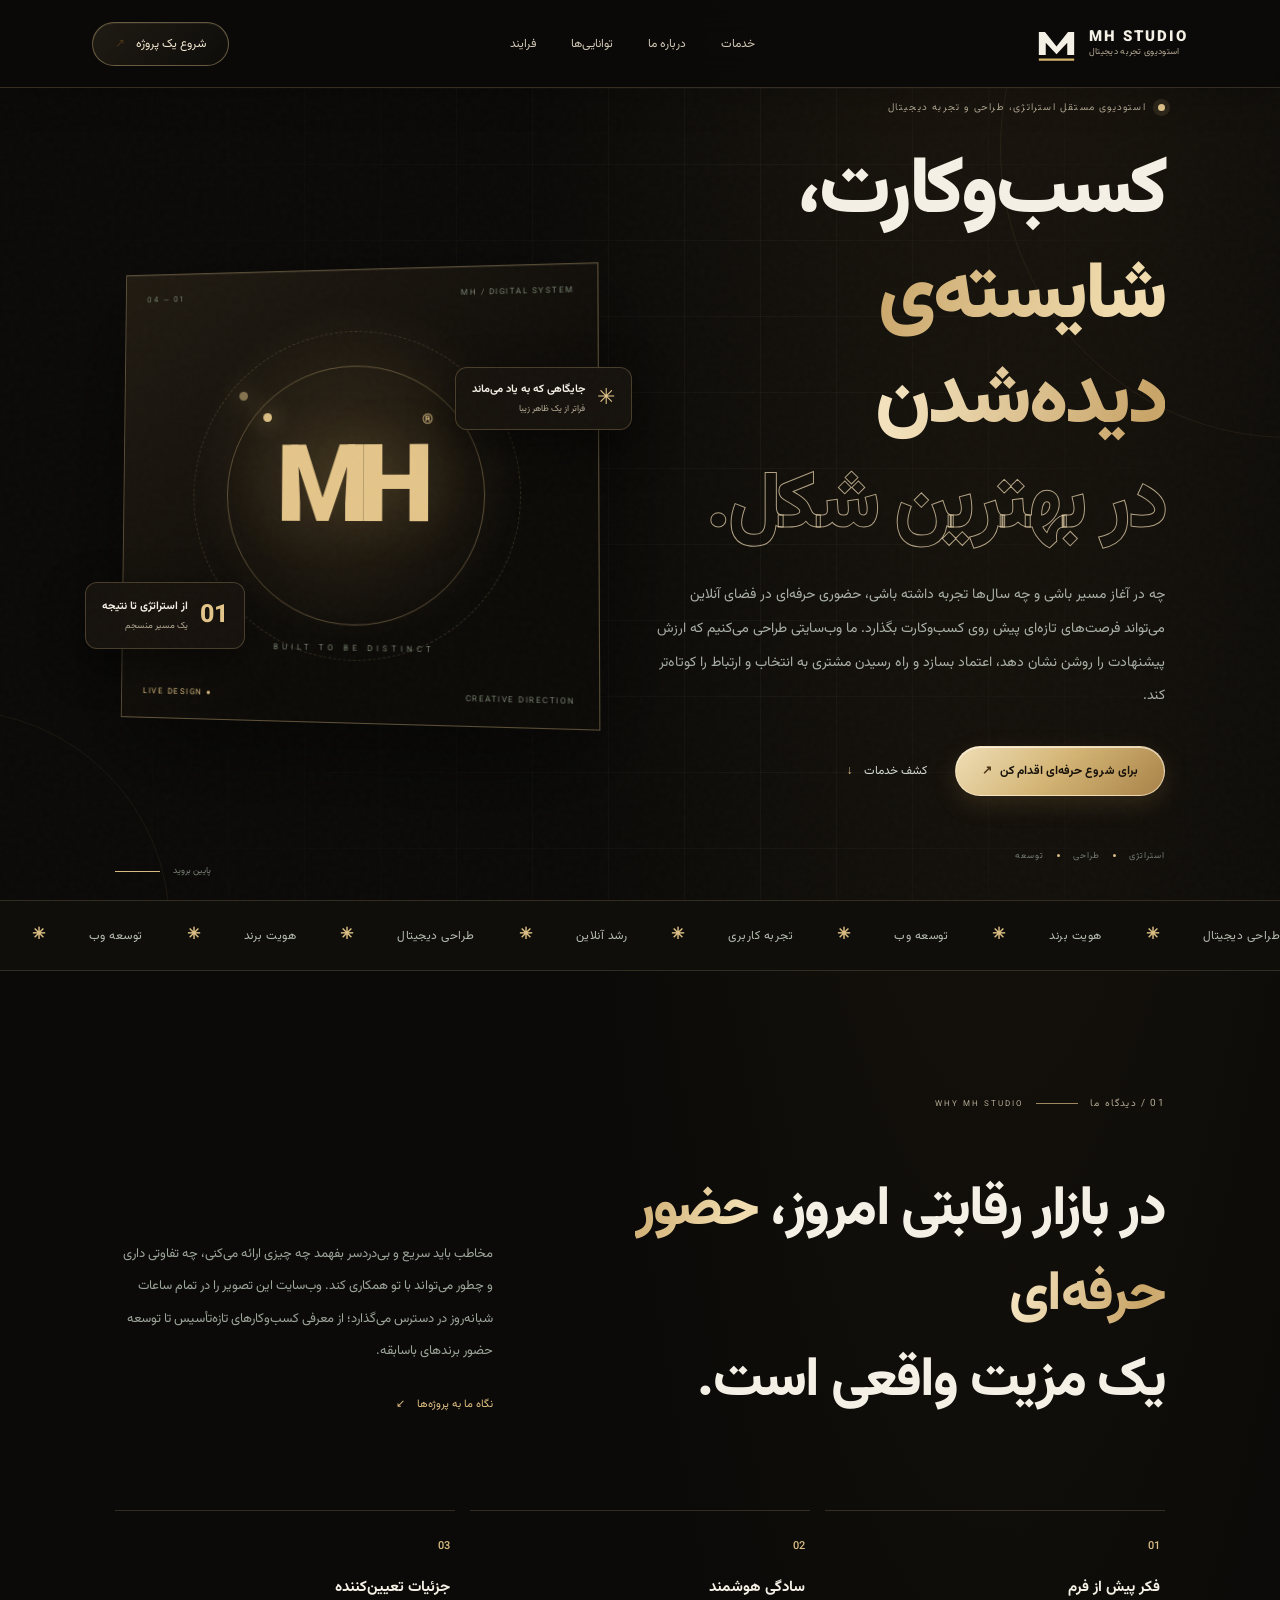
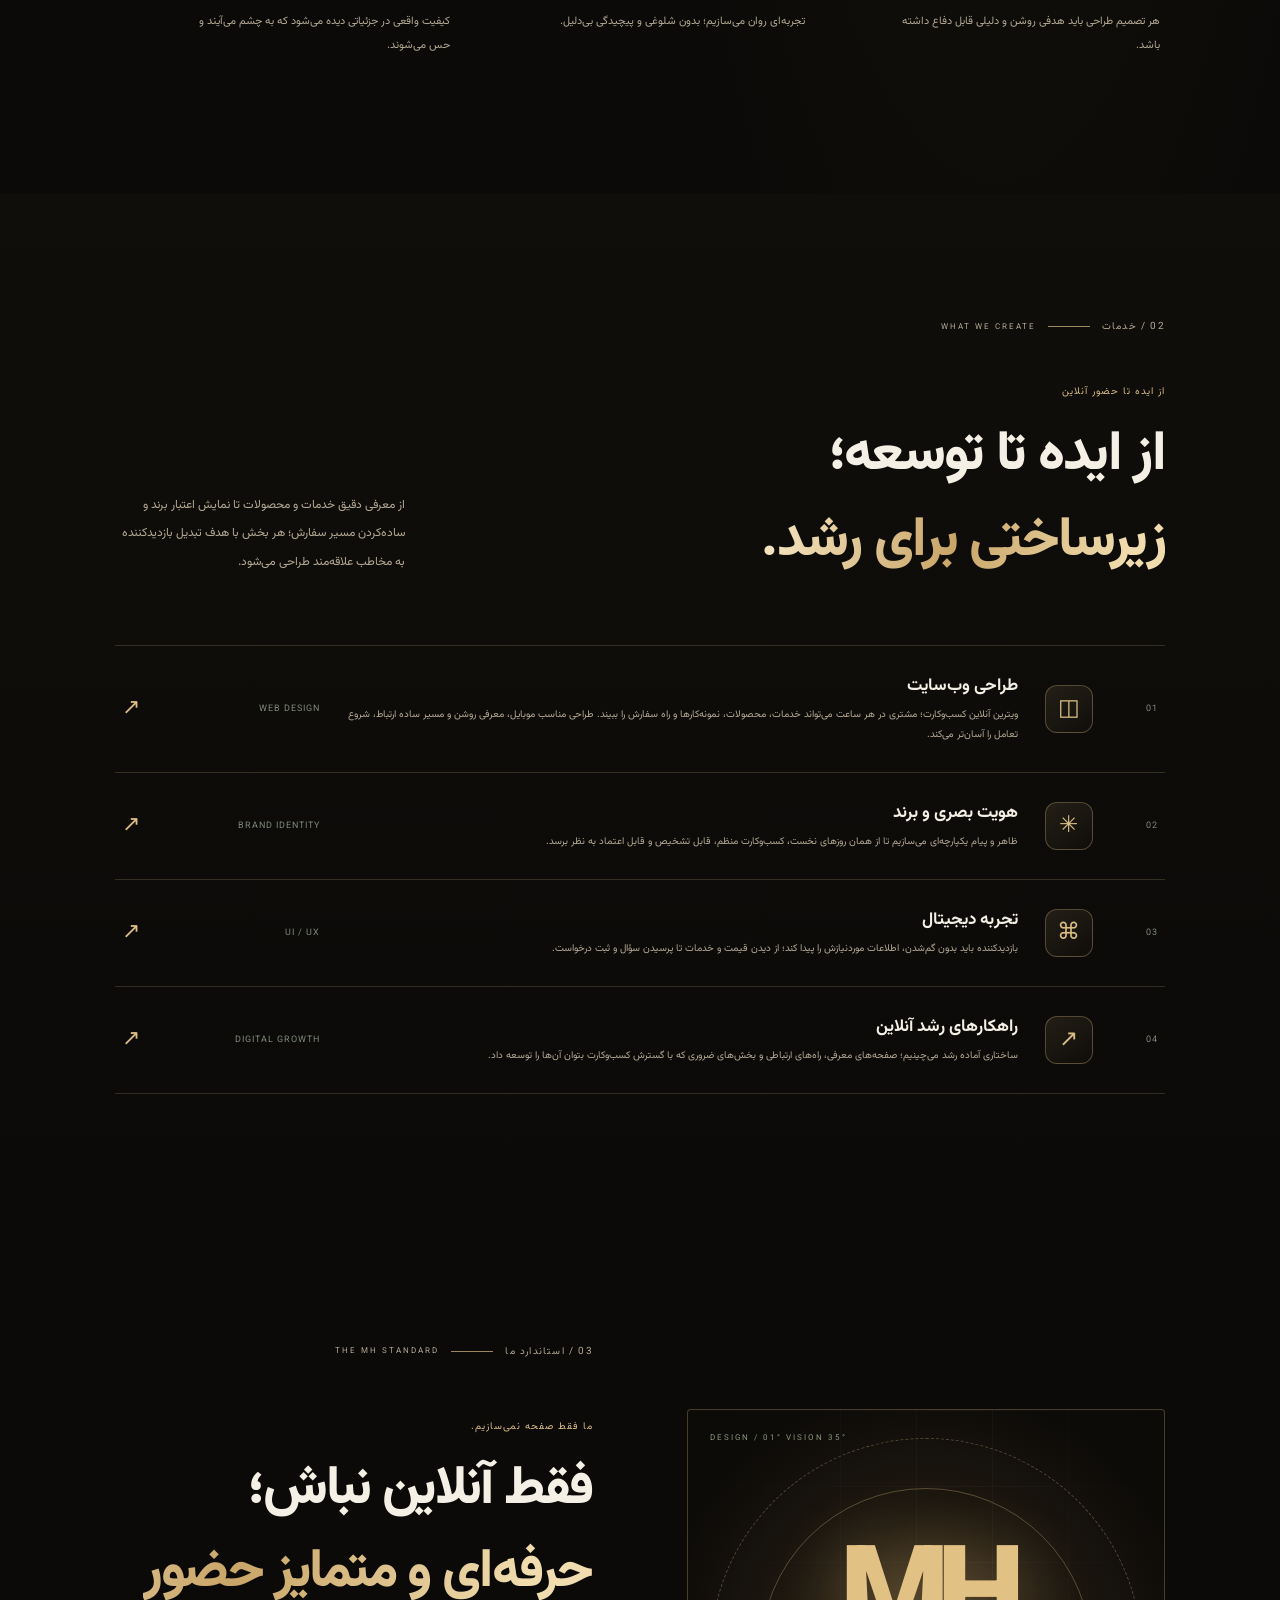
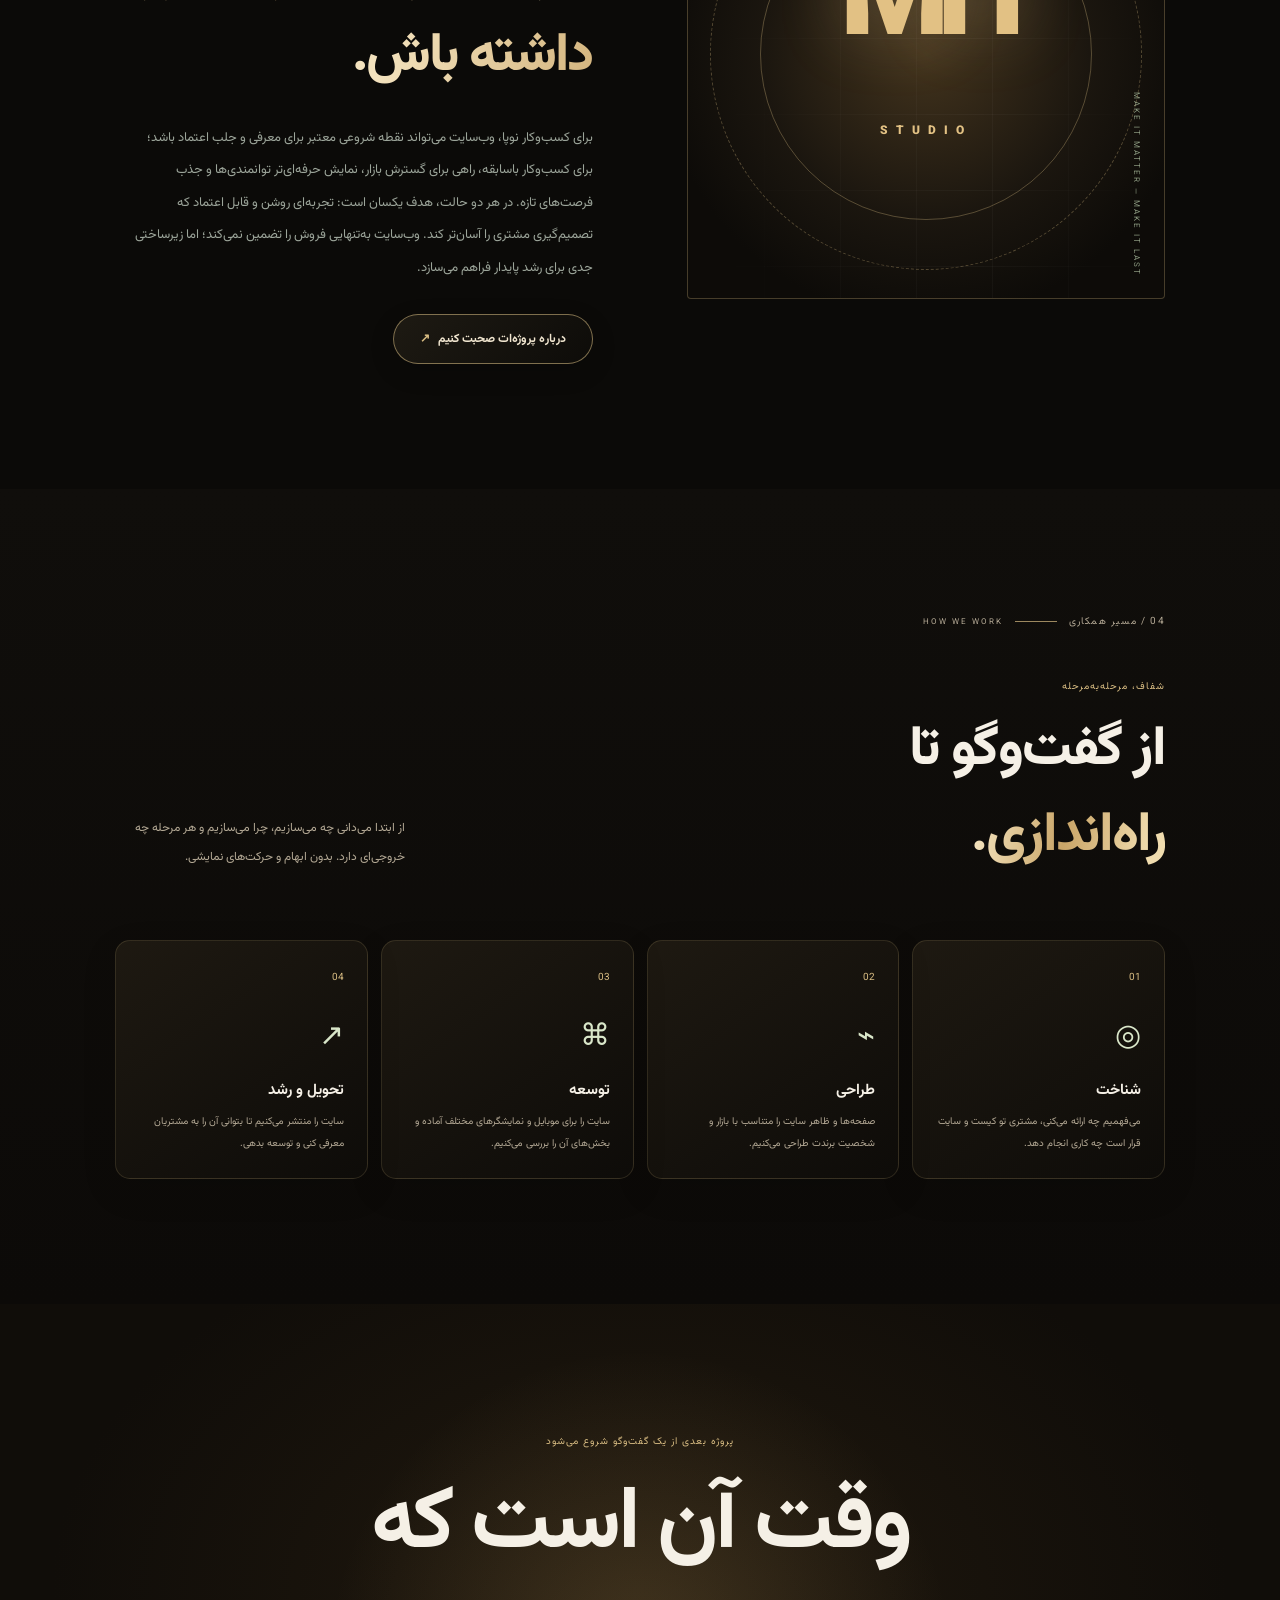
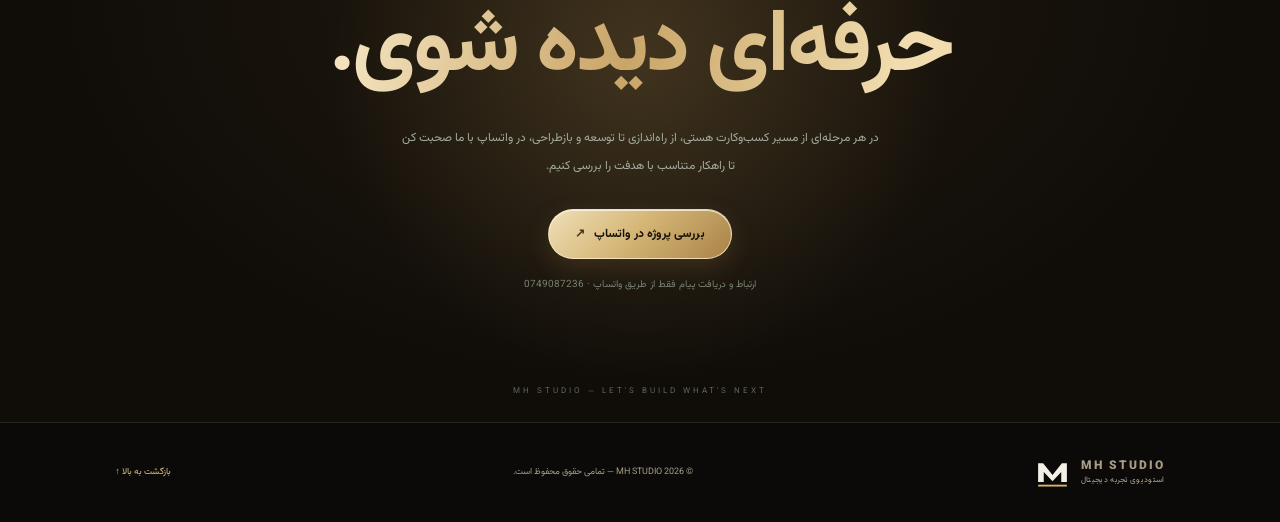
==== commit 51ef75cd: "Elevate MH STUDIO luxury identity and refine inclusive brand copy" ====
--- a/index.html
+++ b/index.html
@@ -25,8 +25,8 @@
  <div class="hero-grid"></div><div class="hero-orbit orbit-one"></div><div class="hero-orbit orbit-two"></div>
  <div class="hero-copy reveal">
   <div class="eyebrow"><span class="pulse"></span> استودیوی مستقل استراتژی، طراحی و تجربه دیجیتال</div>
-  <h1>تازه شروع کرده‌ای؟<br><em>حرفه‌ای دیده شو؛</em><br><span class="outline-text">اعتماد بساز.</span></h1>
-  <p class="hero-lead">اگر کسب‌وکارت را تازه راه انداخته‌ای، دیده‌شدن و جلب اعتماد اولین چالش توست. ما وب‌سایتی حرفه‌ای می‌سازیم تا از همان شروع، خدمات یا محصولاتت را منظم معرفی کنی، در دسترس مشتریان بیشتری باشی و مسیر ارتباط و سفارش را ساده‌تر کنی.</p>
+  <h1>کسب‌وکارت،<br><em>شایسته‌ی دیده‌شدن</em><br><span class="outline-text">در بهترین شکل.</span></h1>
+  <p class="hero-lead">چه در آغاز مسیر باشی و چه سال‌ها تجربه داشته باشی، حضوری حرفه‌ای در فضای آنلاین می‌تواند فرصت‌های تازه‌ای پیش روی کسب‌وکارت بگذارد. ما وب‌سایتی طراحی می‌کنیم که ارزش پیشنهادت را روشن نشان دهد، اعتماد بسازد و راه رسیدن مشتری به انتخاب و ارتباط را کوتاه‌تر کند.</p>
   <div class="hero-actions"><a class="button button-primary" href="contact.html">برای شروع حرفه‌ای اقدام کن <span>↗</span></a><a class="text-link" href="services.html">کشف خدمات <span>↓</span></a></div>
   <div class="hero-meta"><span>استراتژی</span><b></b><span>طراحی</span><b></b><span>توسعه</span></div>
  </div>
@@ -43,12 +43,12 @@
 <section class="ticker" aria-label="توانایی‌ها"><div class="ticker-track"><span>طراحی دیجیتال</span><b>✳</b><span>هویت برند</span><b>✳</b><span>توسعه وب</span><b>✳</b><span>تجربه کاربری</span><b>✳</b><span>رشد آنلاین</span><b>✳</b><span>طراحی دیجیتال</span><b>✳</b><span>هویت برند</span><b>✳</b><span>توسعه وب</span><b>✳</b><span>تجربه کاربری</span><b>✳</b><span>رشد آنلاین</span><b>✳</b></div></section>
 <section class="intro section-shell" id="about">
  <div class="section-label reveal"><span>01 / دیدگاه ما</span><i></i><span>WHY MH STUDIO</span></div>
- <div class="intro-layout"><h2 class="reveal">وقتی هنوز شناخته‌شده نیستی، <span>حضورت باید</span><br> اعتماد بسازد.</h2><div class="intro-text reveal"><p>مشتری جدید باید بتواند در چند لحظه بفهمد چه می‌فروشی، چرا باید به تو اعتماد کند و چطور سفارش بدهد. یک وب‌سایت خوب این اطلاعات را همیشه، حتی بیرون از ساعت کاری، در دسترس قرار می‌دهد و کسب‌وکار نوپایت را جدی‌تر و منظم‌تر معرفی می‌کند.</p><a class="arrow-link" href="#process">نگاه ما به پروژه‌ها <span>↙</span></a></div></div>
+ <div class="intro-layout"><h2 class="reveal">در بازار رقابتی امروز، <span>حضور حرفه‌ای</span><br> یک مزیت واقعی است.</h2><div class="intro-text reveal"><p>مخاطب باید سریع و بی‌دردسر بفهمد چه چیزی ارائه می‌کنی، چه تفاوتی داری و چطور می‌تواند با تو همکاری کند. وب‌سایت این تصویر را در تمام ساعات شبانه‌روز در دسترس می‌گذارد؛ از معرفی کسب‌وکارهای تازه‌تأسیس تا توسعه حضور برندهای باسابقه.</p><a class="arrow-link" href="#process">نگاه ما به پروژه‌ها <span>↙</span></a></div></div>
  <div class="principles"><article class="principle reveal"><strong>01</strong><h3>فکر پیش از فرم</h3><p>هر تصمیم طراحی باید هدفی روشن و دلیلی قابل دفاع داشته باشد.</p></article><article class="principle reveal"><strong>02</strong><h3>سادگی هوشمند</h3><p>تجربه‌ای روان می‌سازیم؛ بدون شلوغی و پیچیدگی بی‌دلیل.</p></article><article class="principle reveal"><strong>03</strong><h3>جزئیات تعیین‌کننده</h3><p>کیفیت واقعی در جزئیاتی دیده می‌شود که به چشم می‌آیند و حس می‌شوند.</p></article></div>
 </section>
 <section class="services section-shell" id="services">
  <div class="section-label reveal"><span>02 / خدمات</span><i></i><span>WHAT WE CREATE</span></div>
- <div class="section-heading reveal"><div><p class="kicker">از ایده تا حضور آنلاین</p><h2>ابزارهای لازم برای<br><span>شروعی محکم در بازار.</span></h2></div><p>از معرفی روشن محصولات و خدمات تا راه ارتباط و ثبت درخواست؛ هر بخش با هدف کمک به مشتری برای شناخت و انتخاب تو طراحی می‌شود.</p></div>
+ <div class="section-heading reveal"><div><p class="kicker">از ایده تا حضور آنلاین</p><h2>از ایده تا توسعه؛<br><span>زیرساختی برای رشد.</span></h2></div><p>از معرفی دقیق خدمات و محصولات تا نمایش اعتبار برند و ساده‌کردن مسیر سفارش؛ هر بخش با هدف تبدیل بازدیدکننده به مخاطب علاقه‌مند طراحی می‌شود.</p></div>
  <div class="service-list">
   <article class="service-row reveal"><span class="service-index">01</span><div class="service-icon">◫</div><div class="service-info"><h3>طراحی وب‌سایت</h3><p>ویترین آنلاین کسب‌وکارت؛ مشتری در هر ساعت می‌تواند خدمات، محصولات، نمونه‌کارها و راه سفارش را ببیند. طراحی مناسب موبایل، معرفی روشن و مسیر ساده ارتباط، شروع تعامل را آسان‌تر می‌کند.</p></div><span class="service-tag">WEB DESIGN</span><a href="#contact" aria-label="درخواست طراحی وب‌سایت">↗</a></article>
   <article class="service-row reveal"><span class="service-index">02</span><div class="service-icon">✳</div><div class="service-info"><h3>هویت بصری و برند</h3><p>ظاهر و پیام یکپارچه‌ای می‌سازیم تا از همان روزهای نخست، کسب‌وکارت منظم، قابل تشخیص و قابل اعتماد به نظر برسد.</p></div><span class="service-tag">BRAND IDENTITY</span><a href="#contact" aria-label="درخواست هویت بصری">↗</a></article>
@@ -58,7 +58,7 @@
 </section>
 <section class="manifesto section-shell" id="work">
  <div class="manifesto-art reveal"><div class="manifesto-grid"></div><div class="manifesto-stamp">MH<br><small>STUDIO</small></div><span class="manifesto-coord">35° DESIGN / 01° VISION</span><span class="manifesto-side">MAKE IT MATTER — MAKE IT LAST</span></div>
- <div class="manifesto-copy reveal"><div class="section-label"><span>03 / استاندارد ما</span><i></i><span>THE MH STANDARD</span></div><p class="kicker">ما فقط صفحه نمی‌سازیم.</p><h2>از همان قدم اول،<br><span>حرفه‌ای و قابل اعتماد دیده شو.</span></h2><p>برای کسب‌وکاری که تازه آغاز شده، هر فرصت معرفی اهمیت دارد. وب‌سایت کمک می‌کند اطلاعاتت در یک جای رسمی و منظم جمع شود، مشتری پیش از پیام‌دادن با خدماتت آشنا شود و برای تصمیم‌گیری دلیل روشن‌تری داشته باشد. وب‌سایت فروش را تضمین نمی‌کند؛ اما زیرساختی حرفه‌ای برای دیده‌شدن و تبدیل علاقه به ارتباط فراهم می‌کند.</p><a class="button button-outline" href="contact.html">درباره پروژه‌ات صحبت کنیم <span>↗</span></a></div>
+ <div class="manifesto-copy reveal"><div class="section-label"><span>03 / استاندارد ما</span><i></i><span>THE MH STANDARD</span></div><p class="kicker">ما فقط صفحه نمی‌سازیم.</p><h2>فقط آنلاین نباش؛<br><span>حرفه‌ای و متمایز حضور داشته باش.</span></h2><p>برای کسب‌وکار نوپا، وب‌سایت می‌تواند نقطه شروعی معتبر برای معرفی و جلب اعتماد باشد؛ برای کسب‌وکار باسابقه، راهی برای گسترش بازار، نمایش حرفه‌ای‌تر توانمندی‌ها و جذب فرصت‌های تازه. در هر دو حالت، هدف یکسان است: تجربه‌ای روشن و قابل اعتماد که تصمیم‌گیری مشتری را آسان‌تر کند. وب‌سایت به‌تنهایی فروش را تضمین نمی‌کند؛ اما زیرساختی جدی برای رشد پایدار فراهم می‌سازد.</p><a class="button button-outline" href="contact.html">درباره پروژه‌ات صحبت کنیم <span>↗</span></a></div>
 </section>
 <section class="process section-shell" id="process">
  <div class="section-label reveal"><span>04 / مسیر همکاری</span><i></i><span>HOW WE WORK</span></div>
@@ -66,7 +66,7 @@
  <div class="process-grid"><article class="process-card reveal"><span>01</span><div class="process-symbol">◎</div><h3>شناخت</h3><p>می‌فهمیم چه ارائه می‌کنی، مشتری تو کیست و سایت قرار است چه کاری انجام دهد.</p></article><article class="process-card reveal"><span>02</span><div class="process-symbol">⌁</div><h3>طراحی</h3><p>صفحه‌ها و ظاهر سایت را متناسب با بازار و شخصیت برندت طراحی می‌کنیم.</p></article><article class="process-card reveal"><span>03</span><div class="process-symbol">⌘</div><h3>توسعه</h3><p>سایت را برای موبایل و نمایشگرهای مختلف آماده و بخش‌های آن را بررسی می‌کنیم.</p></article><article class="process-card reveal"><span>04</span><div class="process-symbol">↗</div><h3>تحویل و رشد</h3><p>سایت را منتشر می‌کنیم تا بتوانی آن را به مشتریان معرفی کنی و توسعه بدهی.</p></article></div>
 </section>
 <section class="contact section-shell" id="contact">
- <div class="contact-glow"></div><div class="contact-inner reveal"><p class="kicker">پروژه بعدی از یک گفت‌وگو شروع می‌شود</p><h2>وقت آن است که<br><span>حرفه‌ای دیده شوی.</span></h2><p>تازه شروع کرده‌ای یا می‌خواهی حضورت را حرفه‌ای‌تر کنی؟ در واتساپ درباره کسب‌وکارت بنویس تا مناسب‌ترین نقطه شروع را مشخص کنیم.</p><a class="button button-primary contact-button" href="https://wa.me/93749087236" target="_blank" rel="noopener">بررسی پروژه در واتساپ <span>↗</span></a><small>ارتباط و دریافت پیام فقط از طریق واتساپ · 0749087236</small></div>
+ <div class="contact-glow"></div><div class="contact-inner reveal"><p class="kicker">پروژه بعدی از یک گفت‌وگو شروع می‌شود</p><h2>وقت آن است که<br><span>حرفه‌ای دیده شوی.</span></h2><p>در هر مرحله‌ای از مسیر کسب‌وکارت هستی، از راه‌اندازی تا توسعه و بازطراحی، در واتساپ با ما صحبت کن تا راهکار متناسب با هدفت را بررسی کنیم.</p><a class="button button-primary contact-button" href="https://wa.me/93749087236" target="_blank" rel="noopener">بررسی پروژه در واتساپ <span>↗</span></a><small>ارتباط و دریافت پیام فقط از طریق واتساپ · 0749087236</small></div>
  <div class="contact-side">MH STUDIO — LET'S BUILD WHAT'S NEXT</div>
 </section>
 </main>
--- a/style.css
+++ b/style.css
@@ -33,3 +33,50 @@
 .contact-method span:first-child{color:var(--muted)}
 .contact-method a{color:var(--acid);direction:ltr}
 @media(max-width:640px){.page-hero{padding:75px 6% 55px}.page-hero h1{font-size:44px}.page-hero>p{font-size:11px}.page-content{padding-top:60px;padding-bottom:70px}.detail-grid,.values-list,.contact-layout{grid-template-columns:1fr}.detail-card{min-height:0;padding:23px}.page-cta{padding:25px;display:block}.page-cta .button{margin-top:20px}.about-statement{font-size:29px}.contact-panel{padding:23px}}
+
+
+/* MH STUDIO — luxury visual refinement */
+:root{--bg:#0b0a08;--panel:#12100d;--panel2:#1b1711;--ink:#f5f0e6;--muted:#b4a995;--line:rgba(226,199,145,.18);--acid:#d9bd83;--gold-hi:#f3dfb1;--gold-deep:#9b7740;--cream:#f5f0e6}
+body{background:radial-gradient(ellipse at 78% -12%,rgba(157,119,64,.12),transparent 34%),#0b0a08;color:var(--ink)}
+.site-header{background:rgba(11,10,8,.88);border-bottom:1px solid rgba(217,189,131,.2);box-shadow:0 10px 35px rgba(0,0,0,.18)}
+.brand-mark{color:#f5f0e6}
+.main-nav{color:#d0c6b3}
+.main-nav a{position:relative;padding:9px 0}
+.main-nav a:after{content:"";position:absolute;right:0;bottom:0;width:0;height:1px;background:linear-gradient(90deg,var(--gold-deep),var(--gold-hi));transition:width .3s}
+.main-nav a:hover:after{width:100%}
+.header-cta{border:1px solid rgba(217,189,131,.42);border-radius:999px;padding:12px 22px;background:linear-gradient(135deg,rgba(217,189,131,.1),rgba(217,189,131,.025));color:#f3e8d1;box-shadow:inset 0 1px rgba(255,255,255,.06);transition:all .3s}
+.header-cta:hover{color:#0c0a07;background:linear-gradient(135deg,#f3dfb1,#b38b4e);border-color:#f3dfb1;box-shadow:0 8px 28px rgba(190,151,85,.22);transform:translateY(-2px)}
+.button{position:relative;isolation:isolate;overflow:hidden;border-radius:999px;padding:15px 26px;letter-spacing:.05px;box-shadow:0 8px 24px rgba(0,0,0,.18);transition:transform .3s,box-shadow .3s,background .3s}
+.button:before{content:"";position:absolute;z-index:-1;inset:0;background:linear-gradient(115deg,rgba(255,255,255,.38),transparent 36%,rgba(255,255,255,.08) 68%,transparent);opacity:.55;transform:translateX(-110%);transition:transform .65s}
+.button:hover:before{transform:translateX(110%)}
+.button:hover{transform:translateY(-3px);box-shadow:0 13px 32px rgba(0,0,0,.3)}
+.button-primary{color:#171109;background:linear-gradient(135deg,#f0dfb7 0%,#d4b575 48%,#a98248 100%);border:1px solid rgba(255,239,205,.72);box-shadow:0 8px 25px rgba(169,130,72,.2),inset 0 1px rgba(255,255,255,.65)}
+.button-primary span,.header-cta span{color:#4b3517}
+.button-primary:hover{background:linear-gradient(135deg,#fff0cc,#dfc28a 55%,#bd9557);box-shadow:0 14px 35px rgba(190,151,85,.28),inset 0 1px rgba(255,255,255,.7)}
+.button-outline{border:1px solid rgba(217,189,131,.55);border-radius:999px;background:linear-gradient(135deg,rgba(217,189,131,.09),rgba(217,189,131,.015));color:#f0e5cf}
+.button-outline:hover{border-color:#f0d8a8;background:rgba(217,189,131,.13);color:#fff4dc}
+.hero h1 em,.intro h2 span,.section-heading h2 span,.manifesto h2 span,.contact h2 span,.page-hero h1 span{background:linear-gradient(100deg,#f3e2bd 5%,#c9a568 48%,#f0dcae 90%);-webkit-background-clip:text;background-clip:text;color:transparent}
+.outline-text{-webkit-text-stroke:1px rgba(238,218,178,.72)}
+.pulse{background:#e6c98e;box-shadow:0 0 0 5px rgba(217,189,131,.12)}
+.visual-frame{border:1px solid rgba(217,189,131,.36);background:radial-gradient(ellipse at 50% 45%,rgba(196,157,91,.18),transparent 48%),linear-gradient(140deg,#211b12,#0d0b08 66%);box-shadow:0 35px 100px rgba(0,0,0,.52),inset 0 1px rgba(255,235,197,.08)}
+.core-ring{border-color:rgba(225,194,135,.34)}
+.core-cross,.mini-icon,.mini-number{color:#e4c58a}
+.float-card{background:rgba(24,20,14,.94);border:1px solid rgba(217,189,131,.25);border-radius:12px}
+.ticker{background:#100e0b;border-color:rgba(217,189,131,.18)}
+.intro,.manifesto,.page-content{background:transparent}
+.services,.process{background:linear-gradient(180deg,#100e0b,#0c0a08)}
+.service-icon{border-color:rgba(217,189,131,.32);border-radius:12px;background:linear-gradient(145deg,rgba(217,189,131,.11),rgba(217,189,131,.015))}
+.service-row:hover{background:linear-gradient(90deg,transparent,rgba(217,189,131,.055),transparent)}
+.manifesto-art{background:radial-gradient(circle at 50% 50%,#42331d,#1b160f 48%,#0d0b08 78%);border-color:rgba(217,189,131,.28);border-radius:4px}
+.manifesto-art:before,.manifesto-art:after{border-color:rgba(217,189,131,.32)}
+.manifesto-stamp{color:#e2c184;text-shadow:0 0 65px rgba(226,193,132,.3)}
+.process-card,.detail-card{background:linear-gradient(145deg,rgba(31,26,18,.96),rgba(14,12,9,.98));border-color:rgba(217,189,131,.16);border-radius:15px;box-shadow:0 12px 35px rgba(0,0,0,.12)}
+.process-card:hover,.detail-card:hover{border-color:rgba(231,204,153,.55);box-shadow:0 18px 42px rgba(0,0,0,.25),0 0 30px rgba(190,151,85,.06)}
+.contact{background:radial-gradient(ellipse at 50% 40%,#21190e,#100d09 65%)}
+.contact-glow{background:radial-gradient(circle,rgba(213,174,105,.19),transparent 68%)}
+.page-hero{background:radial-gradient(ellipse at 15% 20%,rgba(214,180,106,.15),transparent 42%),linear-gradient(135deg,#15110b,#0b0a08 70%)}
+.page-cta,.contact-panel{background:linear-gradient(135deg,rgba(35,28,18,.94),rgba(15,13,10,.98));border-color:rgba(217,189,131,.24);border-radius:16px}
+.value-card{border-top-color:#c9a568}
+.site-footer{border-color:rgba(217,189,131,.16);color:#a89c87}
+.back-top,.arrow-link,.text-link:hover{color:#e2c184}
+@media(max-width:640px){.button{padding:13px 20px}.main-nav{background:#100e0b;border-color:rgba(217,189,131,.2)}.header-cta{border-radius:999px}}
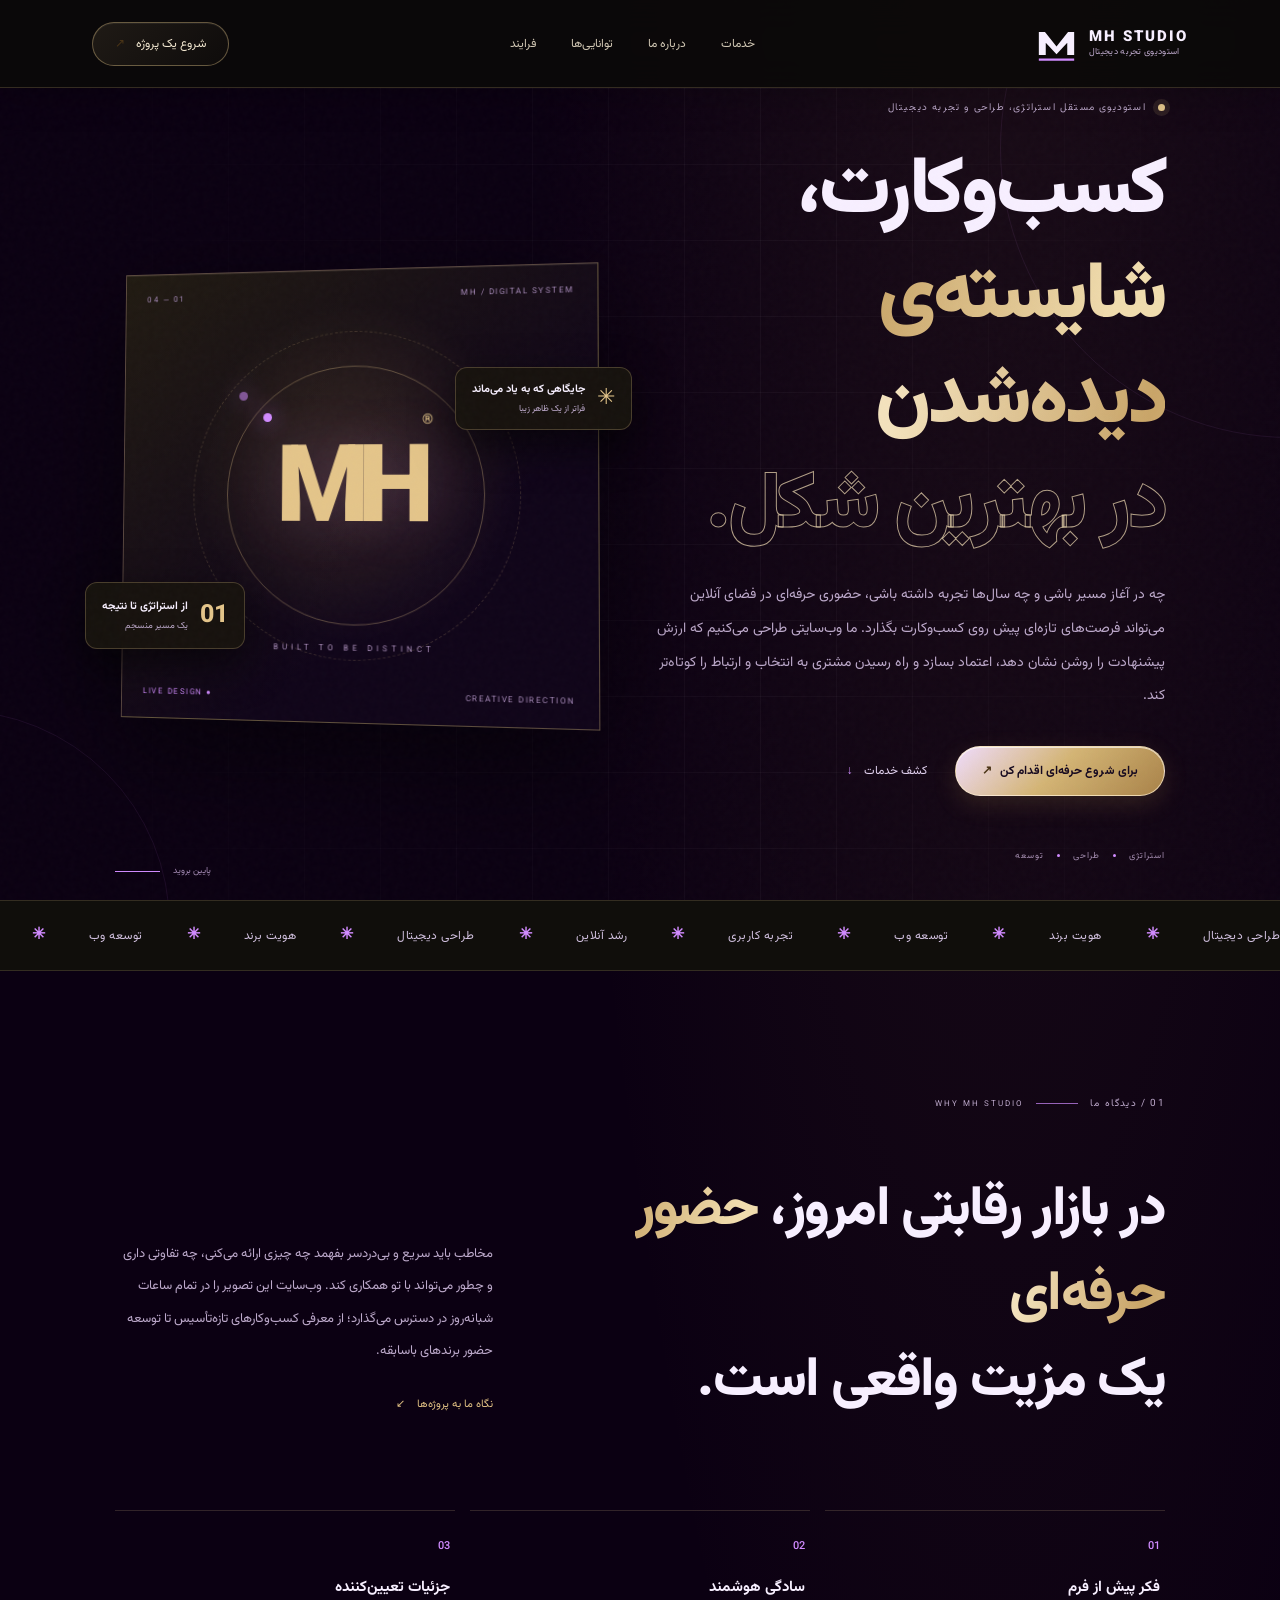
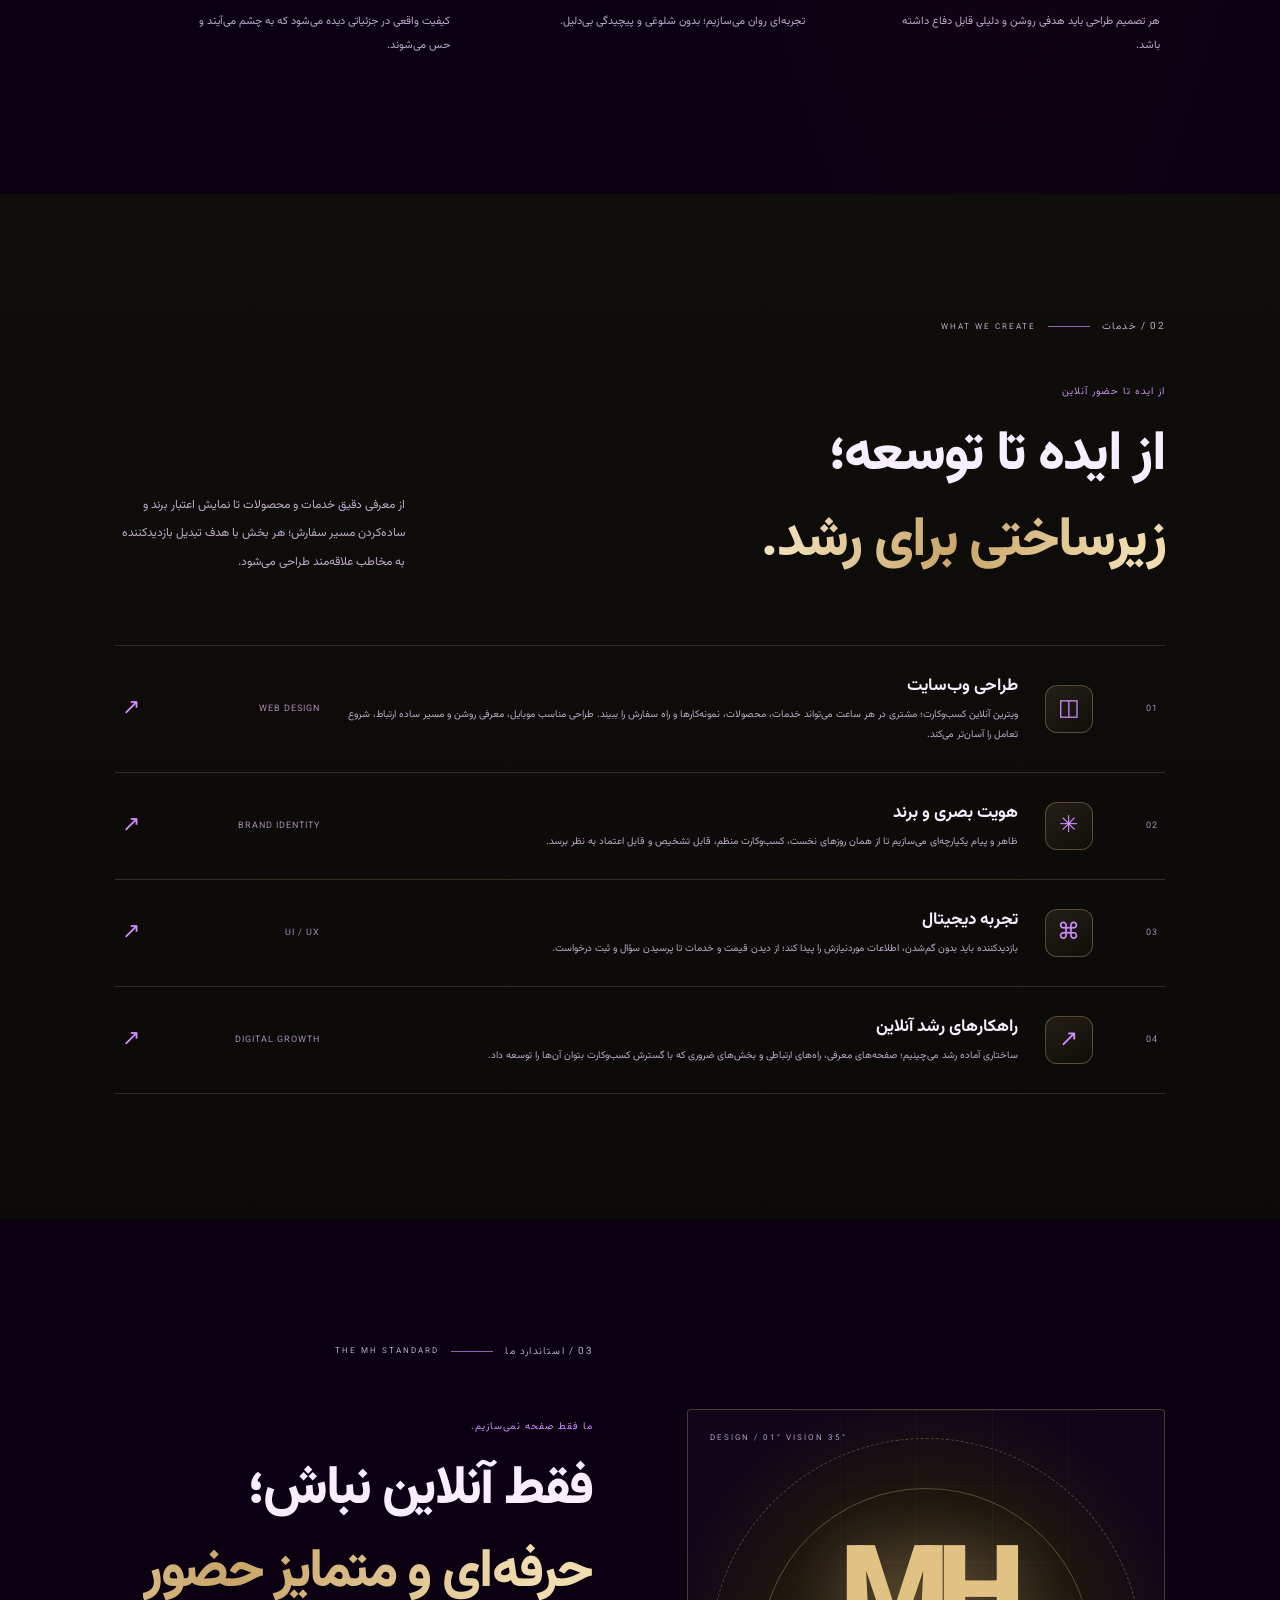
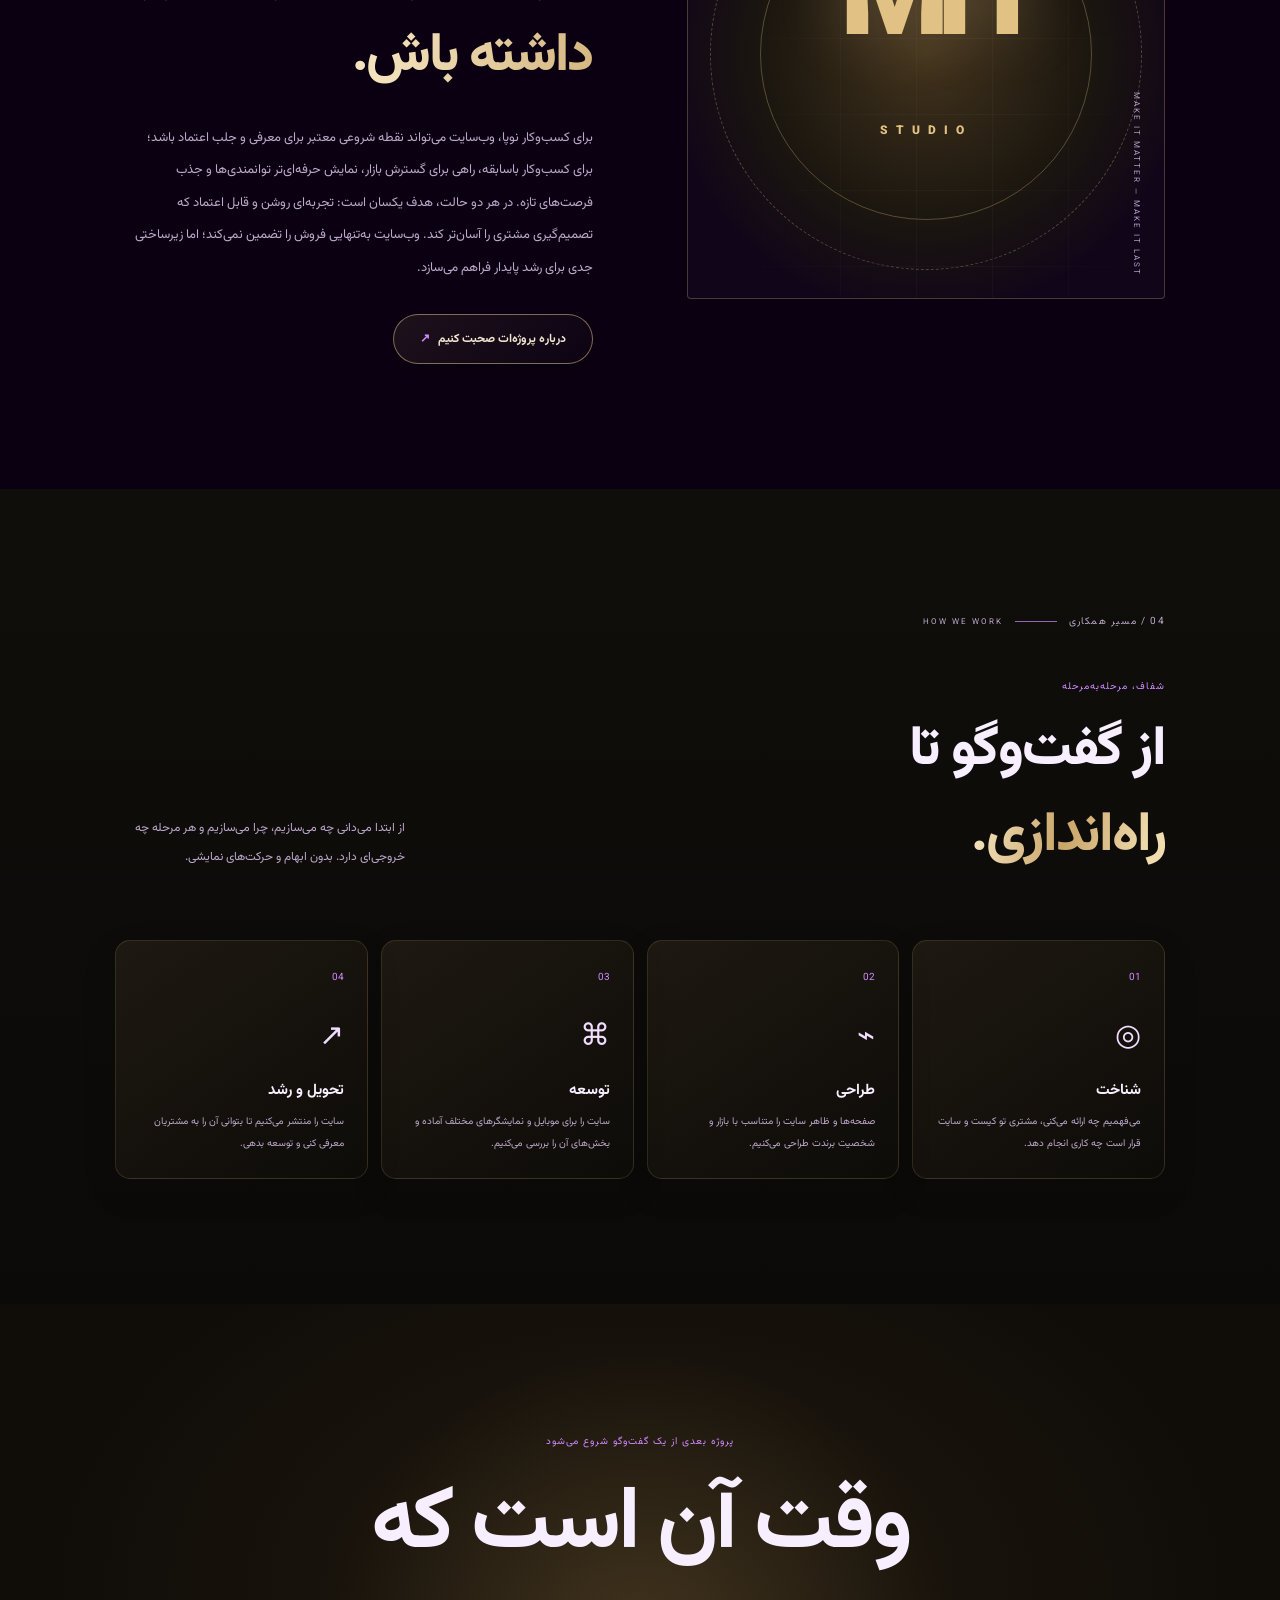
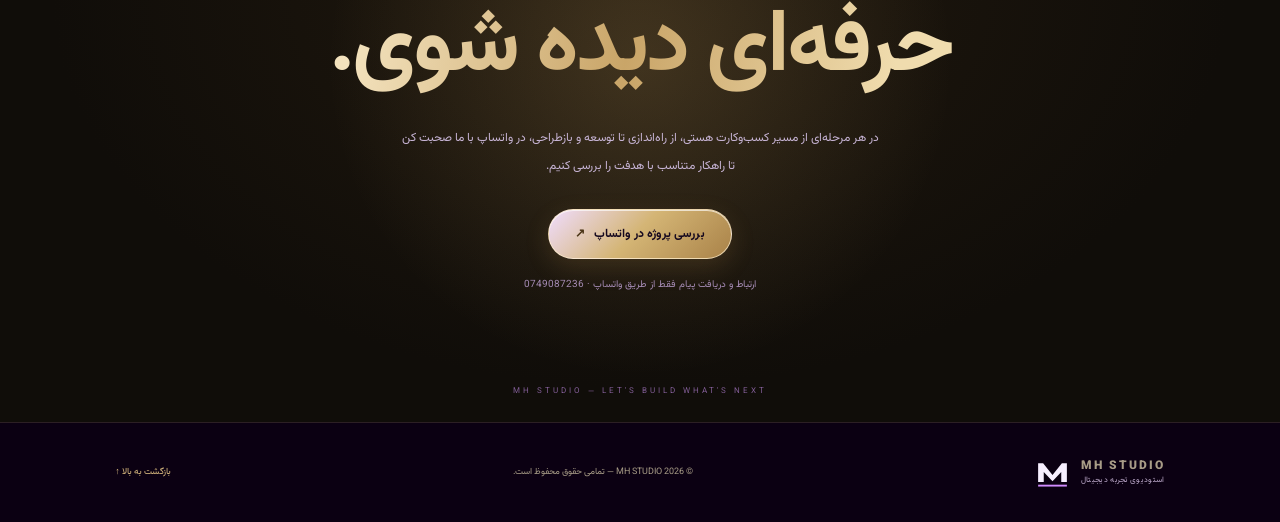
==== commit 24965539: "Apply unified purple neon visual identity" ====
--- a/index.html
+++ b/index.html
@@ -2,7 +2,7 @@
 <html lang="fa" dir="rtl">
 <head>
 <meta charset="utf-8"><meta name="viewport" content="width=device-width,initial-scale=1">
-<meta name="theme-color" content="#100f0d">
+<meta name="theme-color" content="#0b0012">
 <meta name="description" content="MH STUDIO — استودیوی مستقل طراحی تجربه‌های دیجیتال، وب‌سایت و هویت برند.">
 <title>MH STUDIO — استودیو تجربه‌های دیجیتال</title>
 <link rel="preconnect" href="https://fonts.googleapis.com"><link rel="preconnect" href="https://fonts.gstatic.com" crossorigin>
@@ -13,7 +13,7 @@
 <div class="noise"></div><div class="cursor-glow" aria-hidden="true"></div>
 <header class="site-header" id="top">
  <a class="brand" href="#top" aria-label="MH Studio">
-  <svg class="brand-mark" viewBox="0 0 56 56" role="img" aria-label="MH"><path d="M5 43V13h8l15 19 15-19h8v30h-9V27L28 42 14 27v16z" fill="currentColor"/><path d="M5 49h46" stroke="#D6B46A" stroke-width="3"/></svg>
+  <svg class="brand-mark" viewBox="0 0 56 56" role="img" aria-label="MH"><path d="M5 43V13h8l15 19 15-19h8v30h-9V27L28 42 14 27v16z" fill="currentColor"/><path d="M5 49h46" stroke="#d18bff" stroke-width="3"/></svg>
   <span><b>MH STUDIO</b><small>استودیوی تجربه دیجیتال</small></span>
  </a>
  <button class="menu-toggle" aria-label="باز کردن منو" aria-expanded="false"><i></i><i></i></button>
@@ -70,7 +70,7 @@
  <div class="contact-side">MH STUDIO — LET'S BUILD WHAT'S NEXT</div>
 </section>
 </main>
-<footer class="site-footer"><a class="brand footer-brand" href="#top"><svg class="brand-mark" viewBox="0 0 56 56" aria-hidden="true"><path d="M5 43V13h8l15 19 15-19h8v30h-9V27L28 42 14 27v16z" fill="currentColor"/><path d="M5 49h46" stroke="#D6B46A" stroke-width="3"/></svg><span><b>MH STUDIO</b><small>استودیوی تجربه دیجیتال</small></span></a><span>© 2026 MH STUDIO — تمامی حقوق محفوظ است.</span><a href="#top" class="back-top">بازگشت به بالا ↑</a></footer>
+<footer class="site-footer"><a class="brand footer-brand" href="#top"><svg class="brand-mark" viewBox="0 0 56 56" aria-hidden="true"><path d="M5 43V13h8l15 19 15-19h8v30h-9V27L28 42 14 27v16z" fill="currentColor"/><path d="M5 49h46" stroke="#d18bff" stroke-width="3"/></svg><span><b>MH STUDIO</b><small>استودیوی تجربه دیجیتال</small></span></a><span>© 2026 MH STUDIO — تمامی حقوق محفوظ است.</span><a href="#top" class="back-top">بازگشت به بالا ↑</a></footer>
 <script>
 const menuBtn=document.querySelector('.menu-toggle'),nav=document.querySelector('.main-nav');
 menuBtn.addEventListener('click',()=>{const open=nav.classList.toggle('is-open');menuBtn.setAttribute('aria-expanded',String(open));});
--- a/style.css
+++ b/style.css
@@ -1,22 +1,22 @@
-:root{--bg:#100f0d;--panel:#191713;--panel2:#211d17;--ink:#f3eee3;--muted:#aaa08e;--line:rgba(243,238,227,.13);--acid:#D6B46A;--font:'Vazirmatn',sans-serif}*{box-sizing:border-box}html{scroll-behavior:smooth;scroll-padding-top:90px}body{margin:0;background:var(--bg);color:var(--ink);font-family:var(--font);overflow-x:hidden}a{color:inherit;text-decoration:none}button{font:inherit}.noise{position:fixed;inset:0;z-index:20;pointer-events:none;opacity:.035;background-image:url("data:image/svg+xml,%3Csvg viewBox='0 0 180 180' xmlns='http://www.w3.org/2000/svg'%3E%3Cfilter id='n'%3E%3CfeTurbulence type='fractalNoise' baseFrequency='.9' numOctaves='3' stitchTiles='stitch'/%3E%3C/filter%3E%3Crect width='100%25' height='100%25' filter='url(%23n)' opacity='.6'/%3E%3C/svg%3E")}.cursor-glow{position:fixed;z-index:0;pointer-events:none;width:420px;height:420px;left:var(--x,-500px);top:var(--y,-500px);transform:translate(-50%,-50%);background:radial-gradient(circle,rgba(214,180,106,.055),transparent 68%);transition:left .15s,top .15s}.site-header{height:88px;position:sticky;top:0;z-index:30;display:flex;align-items:center;justify-content:space-between;padding:0 7.2%;background:rgba(9,11,10,.82);backdrop-filter:blur(18px);border-bottom:1px solid var(--line)}.brand{display:flex;align-items:center;gap:11px;direction:ltr}.brand-mark{width:43px;height:43px;color:#f2f4ee}.brand span{display:flex;flex-direction:column;line-height:1.3;text-align:left}.brand b{font-size:15px;letter-spacing:2px;font-weight:900}.brand small{font-size:9px;color:var(--muted);letter-spacing:.3px}.main-nav{display:flex;gap:35px;color:#b8beb5;font-size:12px}.main-nav a{transition:color .25s}.main-nav a:hover,.text-link:hover{color:var(--acid)}.header-cta{font-size:12px;border:1px solid var(--line);padding:11px 17px;border-radius:3px;transition:.25s}.header-cta span,.button span{color:var(--acid);margin-right:8px}.header-cta:hover{border-color:var(--acid);color:var(--acid)}.menu-toggle{display:none}.section-shell{padding-left:9%;padding-right:9%;position:relative}.hero{min-height:690px;height:calc(100svh - 88px);max-height:900px;display:grid;grid-template-columns:1.04fr .96fr;align-items:center;gap:5%;overflow:hidden}.hero-grid,.manifesto-grid{position:absolute;inset:0;pointer-events:none;background-image:linear-gradient(rgba(255,255,255,.035) 1px,transparent 1px),linear-gradient(90deg,rgba(255,255,255,.035) 1px,transparent 1px);background-size:76px 76px;mask-image:linear-gradient(90deg,transparent,#000 60%,transparent)}.hero-copy{position:relative;z-index:2;padding-bottom:25px}.eyebrow,.section-label{display:flex;align-items:center;gap:12px;color:var(--muted);font-size:10px;letter-spacing:1.2px}.pulse,.live-dot{color:var(--acid)}.pulse{width:7px;height:7px;border-radius:50%;background:var(--acid);box-shadow:0 0 0 5px rgba(214,180,106,.1);animation:pulse 2s infinite}.hero h1{font-size:clamp(48px,6.2vw,88px);line-height:1.32;letter-spacing:-3px;font-weight:900;margin:26px 0 19px}.hero h1 em{font-style:normal;color:var(--acid)}.outline-text{-webkit-text-stroke:1px rgba(240,242,235,.65);color:transparent}.hero-lead{max-width:510px;color:#aab1a7;font-size:14px;line-height:2.4}.hero-actions{display:flex;align-items:center;gap:28px;margin-top:32px}.button{display:inline-flex;align-items:center;justify-content:center;padding:14px 21px;font-size:12px;font-weight:700;border-radius:3px;transition:transform .25s,background .25s,border-color .25s}.button:hover{transform:translateY(-4px)}.button-primary{background:var(--acid);color:#10140a}.button-primary span{color:#10140a}.text-link{font-size:12px;color:#d2d8cf}.text-link span{color:var(--acid);margin-right:8px}.hero-meta{display:flex;align-items:center;gap:13px;margin-top:53px;color:#737c71;font-size:9px;letter-spacing:1px}.hero-meta b{width:3px;height:3px;border-radius:50%;background:var(--acid)}.hero-visual{position:relative;z-index:2;max-width:550px;width:100%;justify-self:center;perspective:1000px}.visual-frame{height:455px;border:1px solid rgba(214,180,106,.26);background:radial-gradient(ellipse at 50% 45%,rgba(214,180,106,.11),transparent 48%),linear-gradient(140deg,#182018,#0b0e0c 60%);position:relative;transform:rotateY(-7deg) rotateX(2deg);box-shadow:0 35px 100px rgba(0,0,0,.4);animation:float 7s ease-in-out infinite}.visual-top,.visual-bottom{position:absolute;left:22px;right:22px;display:flex;justify-content:space-between;color:#75806e;font-size:8px;letter-spacing:1.5px}.visual-top{top:20px}.visual-bottom{bottom:20px}.visual-core{position:absolute;inset:50px 0;display:grid;place-items:center}.core-ring{position:absolute;border:1px solid rgba(214,180,106,.23);border-radius:50%;aspect-ratio:1}.ring-a{width:260px;animation:spin 24s linear infinite}.ring-a:before,.ring-b:after{content:"";position:absolute;width:9px;height:9px;border-radius:50%;background:var(--acid);box-shadow:0 0 22px var(--acid);top:18%;left:14%}.ring-b{width:330px;border-style:dashed;opacity:.55;animation:spin 38s linear infinite reverse}.core-cross{font-size:108px;letter-spacing:-12px;font-weight:900;color:var(--acid);text-shadow:0 0 60px rgba(214,180,106,.17);direction:ltr}.core-cross span{font-size:14px;vertical-align:top;letter-spacing:0}.core-caption{position:absolute;bottom:17px;color:#77816f;font-size:8px;letter-spacing:4px}.float-card{position:absolute;display:flex;align-items:center;gap:12px;padding:13px 16px;background:rgba(20,26,20,.92);border:1px solid var(--line);box-shadow:0 15px 40px #0008;backdrop-filter:blur(10px)}.float-a{top:22%;right:-38px}.float-b{bottom:16%;left:-30px}.float-card b,.float-card small{display:block}.float-card b{font-size:11px}.float-card small{font-size:9px;color:var(--muted);margin-top:4px}.mini-icon{color:var(--acid);font-size:22px}.mini-number{font-size:25px;color:var(--acid);font-weight:800}.hero-orbit{position:absolute;border:1px solid rgba(214,180,106,.08);border-radius:50%;pointer-events:none}.orbit-one{width:580px;height:580px;right:-300px;top:-230px}.orbit-two{width:430px;height:430px;left:-260px;bottom:-240px}.hero-scroll{position:absolute;bottom:22px;left:9%;display:flex;align-items:center;gap:13px;color:#788075;font-size:9px}.hero-scroll i{width:45px;height:1px;background:var(--acid)}.ticker{overflow:hidden;border-top:1px solid var(--line);border-bottom:1px solid var(--line);background:#0d100d}.ticker-track{display:flex;align-items:center;justify-content:space-around;gap:44px;white-space:nowrap;min-width:max-content;padding:22px 0;animation:marquee 32s linear infinite}.ticker span{font-size:12px;color:#b5bdb0;letter-spacing:.5px}.ticker b{color:var(--acid);font-size:16px}.intro,.services,.process{padding-top:125px;padding-bottom:125px}.section-label i{height:1px;width:42px;background:var(--acid);opacity:.7}.section-label span:last-child{font-size:8px;letter-spacing:2px}.intro-layout{display:grid;grid-template-columns:1.2fr .8fr;gap:10%;align-items:end;margin-top:58px}.intro h2,.section-heading h2,.manifesto h2{font-size:clamp(34px,4.3vw,60px);line-height:1.55;letter-spacing:-1.7px;margin:0;font-weight:800}.intro h2 span,.section-heading h2 span,.manifesto h2 span{color:var(--acid)}.intro-text{padding-bottom:9px}.intro-text p,.manifesto-copy>p:not(.kicker){color:#9ca59a;font-size:13px;line-height:2.5;margin:0 0 23px}.arrow-link{font-size:11px;color:var(--acid)}.arrow-link span{margin-right:9px}.principles{display:grid;grid-template-columns:repeat(3,1fr);gap:15px;margin-top:85px}.principle{border-top:1px solid var(--line);padding:22px 5px 0}.principle strong{font-size:11px;color:var(--acid);font-weight:500}.principle h3{font-size:15px;margin:18px 0 8px}.principle p{font-size:11px;line-height:2.2;color:var(--muted);max-width:270px}.services{background:#0d100e}.section-heading{display:flex;justify-content:space-between;align-items:end;margin:50px 0 60px}.kicker{font-size:10px;color:var(--acid);letter-spacing:1px;margin:0 0 15px}.section-heading>p{font-size:12px;line-height:2.4;color:var(--muted);max-width:290px;margin:0 0 8px}.service-list{border-top:1px solid var(--line)}.service-row{display:grid;grid-template-columns:45px 55px 1fr 150px 28px;align-items:center;gap:20px;padding:27px 7px;border-bottom:1px solid var(--line);transition:background .3s,padding .3s}.service-row:hover{background:rgba(214,180,106,.035);padding-right:18px;padding-left:18px}.service-index,.service-tag{font-size:9px;color:#7e887b;letter-spacing:1px}.service-icon{width:48px;height:48px;border:1px solid rgba(214,180,106,.25);display:grid;place-items:center;color:var(--acid);font-size:23px}.service-info h3{font-size:17px;margin:0 0 6px}.service-info p{font-size:10px;color:var(--muted);margin:0;line-height:2}.service-row>a{font-size:22px;color:var(--acid);text-align:left}.manifesto{padding-top:125px;padding-bottom:125px;display:grid;grid-template-columns:1fr 1fr;gap:9%;align-items:center}.manifesto-art{height:490px;position:relative;overflow:hidden;background:radial-gradient(circle at 50% 50%,#344329,#141b12 48%,#0d100e 75%);border:1px solid rgba(214,180,106,.17)}.manifesto-art:before,.manifesto-art:after{content:"";position:absolute;width:330px;height:330px;border:1px solid rgba(214,180,106,.22);border-radius:50%;top:50%;left:50%;transform:translate(-50%,-50%)}.manifesto-art:after{width:430px;height:430px;border-style:dashed;animation:spin 55s linear infinite}.manifesto-stamp{position:absolute;top:50%;left:50%;transform:translate(-50%,-50%);font-size:125px;line-height:.8;letter-spacing:-13px;font-weight:900;color:var(--acid);text-shadow:0 0 65px #D6B46A3d;direction:ltr;text-align:center}.manifesto-stamp small{font-size:12px;letter-spacing:8px}.manifesto-coord,.manifesto-side{position:absolute;color:#89977e;font-size:8px;letter-spacing:2px}.manifesto-coord{top:22px;left:22px}.manifesto-side{bottom:22px;right:22px;writing-mode:vertical-rl}.manifesto-copy .section-label{margin-bottom:60px}.manifesto h2{font-size:clamp(38px,4.2vw,58px);margin-bottom:23px}.manifesto-copy>p:not(.kicker){max-width:460px;margin-bottom:30px}.button-outline{border:1px solid rgba(214,180,106,.45);color:var(--ink)}.button-outline:hover{border-color:var(--acid);background:rgba(214,180,106,.07)}.process{background:#0d100e}.process-grid{display:grid;grid-template-columns:repeat(4,1fr);gap:13px}.process-card{min-height:230px;padding:23px;border:1px solid var(--line);position:relative;background:linear-gradient(145deg,#151a15,#0d100e);transition:transform .3s,border-color .3s}.process-card:hover{transform:translateY(-7px);border-color:rgba(214,180,106,.45)}.process-card>span{font-size:10px;color:var(--acid)}.process-symbol{font-size:30px;color:#d9e6c9;margin:25px 0 18px}.process-card h3{font-size:15px;margin:0 0 9px}.process-card p{font-size:10px;line-height:2.2;color:var(--muted);margin:0}.contact{padding-top:130px;padding-bottom:130px;overflow:hidden;text-align:center;background:#101610}.contact-glow{position:absolute;width:650px;height:650px;border-radius:50%;background:radial-gradient(circle,rgba(214,180,106,.13),transparent 68%);top:50%;left:50%;transform:translate(-50%,-50%);pointer-events:none}.contact-inner{position:relative;z-index:2}.contact h2{font-size:clamp(48px,7vw,88px);line-height:1.4;margin:10px 0 15px;letter-spacing:-3px}.contact h2 span{color:var(--acid)}.contact-inner>p:not(.kicker){font-size:12px;color:#a2ab9e;line-height:2.3;max-width:480px;margin:0 auto 28px}.contact-button{padding:16px 27px}.contact-inner>small{display:block;margin-top:18px;color:#788273;font-size:10px}.contact-side{position:absolute;bottom:25px;left:50%;transform:translateX(-50%);font-size:8px;color:#5c6857;letter-spacing:3px;white-space:nowrap}.site-footer{min-height:100px;padding:24px 9%;display:flex;align-items:center;justify-content:space-between;gap:20px;border-top:1px solid var(--line);color:#768073;font-size:9px}.footer-brand .brand-mark{width:35px;height:35px}.footer-brand b{font-size:12px}.footer-brand small{font-size:8px}.back-top{color:var(--acid)}.reveal{opacity:0;transform:translateY(26px);transition:opacity .8s ease,transform .8s cubic-bezier(.2,.7,.2,1)}.reveal.is-visible{opacity:1;transform:translateY(0)}@keyframes pulse{50%{box-shadow:0 0 0 9px rgba(214,180,106,0)}}@keyframes spin{to{transform:rotate(360deg)}}@keyframes float{0%,100%{transform:translateY(0) rotateY(-7deg) rotateX(2deg)}50%{transform:translateY(-13px) rotateY(-4deg) rotateX(1deg)}}@keyframes marquee{to{transform:translateX(50%)}}@media(max-width:900px){.site-header{padding:0 5%;height:76px}.main-nav{gap:18px}.section-shell{padding-left:6%;padding-right:6%}.hero{min-height:660px;gap:2%}.hero h1{font-size:clamp(45px,7vw,68px)}.visual-frame{height:390px}.ring-a{width:210px}.ring-b{width:270px}.core-cross{font-size:88px}.float-a{right:-15px}.float-b{left:-10px}.service-row{grid-template-columns:30px 48px 1fr 100px 20px;gap:13px}.process-card{padding:17px}.manifesto{gap:6%}.manifesto-art{height:410px}}@media(max-width:640px){.site-header{height:70px}.brand-mark{width:37px;height:37px}.brand b{font-size:13px}.menu-toggle{display:flex;flex-direction:column;gap:6px;background:none;border:0;padding:10px;order:3}.menu-toggle i{width:22px;height:1px;background:var(--acid)}.main-nav{display:none;position:absolute;top:70px;right:0;left:0;padding:22px 7%;background:#0d100e;border-bottom:1px solid var(--line);flex-direction:column;gap:22px}.main-nav.is-open{display:flex}.header-cta{font-size:10px;padding:9px 11px;margin-right:auto;margin-left:13px}.hero{height:auto;min-height:0;padding-top:75px;padding-bottom:85px;display:flex;flex-direction:column;align-items:stretch;gap:50px}.hero-copy{padding:0}.hero h1{font-size:clamp(48px,13vw,68px);letter-spacing:-2px;margin:22px 0 13px}.hero-lead{font-size:12px;line-height:2.25}.hero-actions{margin-top:24px;gap:19px}.button{padding:13px 15px;font-size:10px}.hero-meta{margin-top:32px}.hero-visual{width:90%;margin:0 auto}.visual-frame{height:330px;transform:none}.ring-a{width:180px}.ring-b{width:235px}.core-cross{font-size:78px}.float-card{padding:9px 11px}.float-a{right:-22px;top:17%}.float-b{left:-22px;bottom:13%}.hero-scroll{bottom:22px;left:6%}.ticker-track{padding:17px 0;gap:25px}.ticker span{font-size:10px}.intro,.services,.process{padding-top:82px;padding-bottom:82px}.intro-layout{grid-template-columns:1fr;gap:24px;margin-top:38px}.intro h2,.section-heading h2{font-size:36px}.intro-text p{font-size:12px}.principles{grid-template-columns:1fr;gap:24px;margin-top:50px}.principle{padding-top:15px}.principle h3{margin:10px 0 5px}.section-heading{display:block;margin:37px 0 38px}.section-heading>p{margin-top:18px}.service-row{grid-template-columns:25px 42px 1fr 20px;gap:10px;padding:20px 0}.service-icon{width:39px;height:39px;font-size:19px}.service-info h3{font-size:13px}.service-info p{font-size:9px;line-height:1.9}.service-tag{display:none}.service-row>a{font-size:19px}.manifesto{padding-top:80px;padding-bottom:80px;grid-template-columns:1fr;gap:45px}.manifesto-art{height:340px;order:2}.manifesto-copy .section-label{margin-bottom:35px}.manifesto h2{font-size:42px}.manifesto-copy>p:not(.kicker){font-size:11px}.process-grid{grid-template-columns:1fr 1fr;gap:10px}.process-card{min-height:205px;padding:15px}.process-symbol{margin:20px 0 12px}.contact{padding-top:95px;padding-bottom:105px}.contact h2{font-size:55px;letter-spacing:-2px}.contact-inner>p:not(.kicker){font-size:11px}.site-footer{padding:22px 6%;flex-wrap:wrap}.site-footer>span{order:3;width:100%;text-align:center}.contact-side{font-size:7px}}@media(prefers-reduced-motion:reduce){*,*::before,*::after{scroll-behavior:auto!important;animation-duration:.01ms!important;animation-iteration-count:1!important;transition-duration:.01ms!important}.reveal{opacity:1;transform:none}}
+:root{--bg:#0b0012;--panel:#16091f;--panel2:#21102f;--ink:#f3eee3;--muted:#aaa08e;--line:rgba(243,238,227,.13);--acid:#d18bff;--font:'Vazirmatn',sans-serif}*{box-sizing:border-box}html{scroll-behavior:smooth;scroll-padding-top:90px}body{margin:0;background:var(--bg);color:var(--ink);font-family:var(--font);overflow-x:hidden}a{color:inherit;text-decoration:none}button{font:inherit}.noise{position:fixed;inset:0;z-index:20;pointer-events:none;opacity:.035;background-image:url("data:image/svg+xml,%3Csvg viewBox='0 0 180 180' xmlns='http://www.w3.org/2000/svg'%3E%3Cfilter id='n'%3E%3CfeTurbulence type='fractalNoise' baseFrequency='.9' numOctaves='3' stitchTiles='stitch'/%3E%3C/filter%3E%3Crect width='100%25' height='100%25' filter='url(%23n)' opacity='.6'/%3E%3C/svg%3E")}.cursor-glow{position:fixed;z-index:0;pointer-events:none;width:420px;height:420px;left:var(--x,-500px);top:var(--y,-500px);transform:translate(-50%,-50%);background:radial-gradient(circle,rgba(209,139,255,.055),transparent 68%);transition:left .15s,top .15s}.site-header{height:88px;position:sticky;top:0;z-index:30;display:flex;align-items:center;justify-content:space-between;padding:0 7.2%;background:rgba(11,0,18,.88);backdrop-filter:blur(18px);border-bottom:1px solid var(--line)}.brand{display:flex;align-items:center;gap:11px;direction:ltr}.brand-mark{width:43px;height:43px;color:#f7efff}.brand span{display:flex;flex-direction:column;line-height:1.3;text-align:left}.brand b{font-size:15px;letter-spacing:2px;font-weight:900}.brand small{font-size:9px;color:var(--muted);letter-spacing:.3px}.main-nav{display:flex;gap:35px;color:#d0c0dc;font-size:12px}.main-nav a{transition:color .25s}.main-nav a:hover,.text-link:hover{color:var(--acid)}.header-cta{font-size:12px;border:1px solid var(--line);padding:11px 17px;border-radius:3px;transition:.25s}.header-cta span,.button span{color:var(--acid);margin-right:8px}.header-cta:hover{border-color:var(--acid);color:var(--acid)}.menu-toggle{display:none}.section-shell{padding-left:9%;padding-right:9%;position:relative}.hero{min-height:690px;height:calc(100svh - 88px);max-height:900px;display:grid;grid-template-columns:1.04fr .96fr;align-items:center;gap:5%;overflow:hidden}.hero-grid,.manifesto-grid{position:absolute;inset:0;pointer-events:none;background-image:linear-gradient(rgba(255,255,255,.035) 1px,transparent 1px),linear-gradient(90deg,rgba(255,255,255,.035) 1px,transparent 1px);background-size:76px 76px;mask-image:linear-gradient(90deg,transparent,#000 60%,transparent)}.hero-copy{position:relative;z-index:2;padding-bottom:25px}.eyebrow,.section-label{display:flex;align-items:center;gap:12px;color:var(--muted);font-size:10px;letter-spacing:1.2px}.pulse,.live-dot{color:var(--acid)}.pulse{width:7px;height:7px;border-radius:50%;background:var(--acid);box-shadow:0 0 0 5px rgba(209,139,255,.1);animation:pulse 2s infinite}.hero h1{font-size:clamp(48px,6.2vw,88px);line-height:1.32;letter-spacing:-3px;font-weight:900;margin:26px 0 19px}.hero h1 em{font-style:normal;color:var(--acid)}.outline-text{-webkit-text-stroke:1px rgba(240,242,235,.65);color:transparent}.hero-lead{max-width:510px;color:#bda9cb;font-size:14px;line-height:2.4}.hero-actions{display:flex;align-items:center;gap:28px;margin-top:32px}.button{display:inline-flex;align-items:center;justify-content:center;padding:14px 21px;font-size:12px;font-weight:700;border-radius:3px;transition:transform .25s,background .25s,border-color .25s}.button:hover{transform:translateY(-4px)}.button-primary{background:var(--acid);color:#190b22}.button-primary span{color:#190b22}.text-link{font-size:12px;color:#e1d1ef}.text-link span{color:var(--acid);margin-right:8px}.hero-meta{display:flex;align-items:center;gap:13px;margin-top:53px;color:#a38caf;font-size:9px;letter-spacing:1px}.hero-meta b{width:3px;height:3px;border-radius:50%;background:var(--acid)}.hero-visual{position:relative;z-index:2;max-width:550px;width:100%;justify-self:center;perspective:1000px}.visual-frame{height:455px;border:1px solid rgba(209,139,255,.26);background:radial-gradient(ellipse at 50% 45%,rgba(209,139,255,.11),transparent 48%),linear-gradient(140deg,#24102f,#100519 60%);position:relative;transform:rotateY(-7deg) rotateX(2deg);box-shadow:0 35px 100px rgba(0,0,0,.4);animation:float 7s ease-in-out infinite}.visual-top,.visual-bottom{position:absolute;left:22px;right:22px;display:flex;justify-content:space-between;color:#a68ab8;font-size:8px;letter-spacing:1.5px}.visual-top{top:20px}.visual-bottom{bottom:20px}.visual-core{position:absolute;inset:50px 0;display:grid;place-items:center}.core-ring{position:absolute;border:1px solid rgba(209,139,255,.23);border-radius:50%;aspect-ratio:1}.ring-a{width:260px;animation:spin 24s linear infinite}.ring-a:before,.ring-b:after{content:"";position:absolute;width:9px;height:9px;border-radius:50%;background:var(--acid);box-shadow:0 0 22px var(--acid);top:18%;left:14%}.ring-b{width:330px;border-style:dashed;opacity:.55;animation:spin 38s linear infinite reverse}.core-cross{font-size:108px;letter-spacing:-12px;font-weight:900;color:var(--acid);text-shadow:0 0 60px rgba(209,139,255,.17);direction:ltr}.core-cross span{font-size:14px;vertical-align:top;letter-spacing:0}.core-caption{position:absolute;bottom:17px;color:#ad91bd;font-size:8px;letter-spacing:4px}.float-card{position:absolute;display:flex;align-items:center;gap:12px;padding:13px 16px;background:rgba(20,26,20,.92);border:1px solid var(--line);box-shadow:0 15px 40px #0009;backdrop-filter:blur(10px)}.float-a{top:22%;right:-38px}.float-b{bottom:16%;left:-30px}.float-card b,.float-card small{display:block}.float-card b{font-size:11px}.float-card small{font-size:9px;color:var(--muted);margin-top:4px}.mini-icon{color:var(--acid);font-size:22px}.mini-number{font-size:25px;color:var(--acid);font-weight:800}.hero-orbit{position:absolute;border:1px solid rgba(209,139,255,.08);border-radius:50%;pointer-events:none}.orbit-one{width:580px;height:580px;right:-300px;top:-230px}.orbit-two{width:430px;height:430px;left:-260px;bottom:-240px}.hero-scroll{position:absolute;bottom:22px;left:9%;display:flex;align-items:center;gap:13px;color:#a58bb5;font-size:9px}.hero-scroll i{width:45px;height:1px;background:var(--acid)}.ticker{overflow:hidden;border-top:1px solid var(--line);border-bottom:1px solid var(--line);background:#100519}.ticker-track{display:flex;align-items:center;justify-content:space-around;gap:44px;white-space:nowrap;min-width:max-content;padding:22px 0;animation:marquee 32s linear infinite}.ticker span{font-size:12px;color:#d1c0df;letter-spacing:.5px}.ticker b{color:var(--acid);font-size:16px}.intro,.services,.process{padding-top:125px;padding-bottom:125px}.section-label i{height:1px;width:42px;background:var(--acid);opacity:.7}.section-label span:last-child{font-size:8px;letter-spacing:2px}.intro-layout{display:grid;grid-template-columns:1.2fr .8fr;gap:10%;align-items:end;margin-top:58px}.intro h2,.section-heading h2,.manifesto h2{font-size:clamp(34px,4.3vw,60px);line-height:1.55;letter-spacing:-1.7px;margin:0;font-weight:800}.intro h2 span,.section-heading h2 span,.manifesto h2 span{color:var(--acid)}.intro-text{padding-bottom:9px}.intro-text p,.manifesto-copy>p:not(.kicker){color:#bda9cb;font-size:13px;line-height:2.5;margin:0 0 23px}.arrow-link{font-size:11px;color:var(--acid)}.arrow-link span{margin-right:9px}.principles{display:grid;grid-template-columns:repeat(3,1fr);gap:15px;margin-top:85px}.principle{border-top:1px solid var(--line);padding:22px 5px 0}.principle strong{font-size:11px;color:var(--acid);font-weight:500}.principle h3{font-size:15px;margin:18px 0 8px}.principle p{font-size:11px;line-height:2.2;color:var(--muted);max-width:270px}.services{background:#12071a}.section-heading{display:flex;justify-content:space-between;align-items:end;margin:50px 0 60px}.kicker{font-size:10px;color:var(--acid);letter-spacing:1px;margin:0 0 15px}.section-heading>p{font-size:12px;line-height:2.4;color:var(--muted);max-width:290px;margin:0 0 8px}.service-list{border-top:1px solid var(--line)}.service-row{display:grid;grid-template-columns:45px 55px 1fr 150px 28px;align-items:center;gap:20px;padding:27px 7px;border-bottom:1px solid var(--line);transition:background .3s,padding .3s}.service-row:hover{background:rgba(209,139,255,.035);padding-right:18px;padding-left:18px}.service-index,.service-tag{font-size:9px;color:#a58bb5;letter-spacing:1px}.service-icon{width:48px;height:48px;border:1px solid rgba(209,139,255,.25);display:grid;place-items:center;color:var(--acid);font-size:23px}.service-info h3{font-size:17px;margin:0 0 6px}.service-info p{font-size:10px;color:var(--muted);margin:0;line-height:2}.service-row>a{font-size:22px;color:var(--acid);text-align:left}.manifesto{padding-top:125px;padding-bottom:125px;display:grid;grid-template-columns:1fr 1fr;gap:9%;align-items:center}.manifesto-art{height:490px;position:relative;overflow:hidden;background:radial-gradient(circle at 50% 50%,#48215f,#21102f 48%,#12071a 75%);border:1px solid rgba(209,139,255,.17)}.manifesto-art:before,.manifesto-art:after{content:"";position:absolute;width:330px;height:330px;border:1px solid rgba(209,139,255,.22);border-radius:50%;top:50%;left:50%;transform:translate(-50%,-50%)}.manifesto-art:after{width:430px;height:430px;border-style:dashed;animation:spin 55s linear infinite}.manifesto-stamp{position:absolute;top:50%;left:50%;transform:translate(-50%,-50%);font-size:125px;line-height:.8;letter-spacing:-13px;font-weight:900;color:var(--acid);text-shadow:0 0 65px #d18bff3d;direction:ltr;text-align:center}.manifesto-stamp small{font-size:12px;letter-spacing:8px}.manifesto-coord,.manifesto-side{position:absolute;color:#b39ac4;font-size:8px;letter-spacing:2px}.manifesto-coord{top:22px;left:22px}.manifesto-side{bottom:22px;right:22px;writing-mode:vertical-rl}.manifesto-copy .section-label{margin-bottom:60px}.manifesto h2{font-size:clamp(38px,4.2vw,58px);margin-bottom:23px}.manifesto-copy>p:not(.kicker){max-width:460px;margin-bottom:30px}.button-outline{border:1px solid rgba(209,139,255,.45);color:var(--ink)}.button-outline:hover{border-color:var(--acid);background:rgba(209,139,255,.07)}.process{background:#12071a}.process-grid{display:grid;grid-template-columns:repeat(4,1fr);gap:13px}.process-card{min-height:230px;padding:23px;border:1px solid var(--line);position:relative;background:linear-gradient(145deg,#1c0d27,#12071a);transition:transform .3s,border-color .3s}.process-card:hover{transform:translateY(-7px);border-color:rgba(209,139,255,.45)}.process-card>span{font-size:10px;color:var(--acid)}.process-symbol{font-size:30px;color:#f0ddff;margin:25px 0 18px}.process-card h3{font-size:15px;margin:0 0 9px}.process-card p{font-size:10px;line-height:2.2;color:var(--muted);margin:0}.contact{padding-top:130px;padding-bottom:130px;overflow:hidden;text-align:center;background:#16091f}.contact-glow{position:absolute;width:650px;height:650px;border-radius:50%;background:radial-gradient(circle,rgba(209,139,255,.13),transparent 68%);top:50%;left:50%;transform:translate(-50%,-50%);pointer-events:none}.contact-inner{position:relative;z-index:2}.contact h2{font-size:clamp(48px,7vw,88px);line-height:1.4;margin:10px 0 15px;letter-spacing:-3px}.contact h2 span{color:var(--acid)}.contact-inner>p:not(.kicker){font-size:12px;color:#c7b4d5;line-height:2.3;max-width:480px;margin:0 auto 28px}.contact-button{padding:16px 27px}.contact-inner>small{display:block;margin-top:18px;color:#a58bb5;font-size:10px}.contact-side{position:absolute;bottom:25px;left:50%;transform:translateX(-50%);font-size:8px;color:#815d96;letter-spacing:3px;white-space:nowrap}.site-footer{min-height:100px;padding:24px 9%;display:flex;align-items:center;justify-content:space-between;gap:20px;border-top:1px solid var(--line);color:#a58bb5;font-size:9px}.footer-brand .brand-mark{width:35px;height:35px}.footer-brand b{font-size:12px}.footer-brand small{font-size:8px}.back-top{color:var(--acid)}.reveal{opacity:0;transform:translateY(26px);transition:opacity .8s ease,transform .8s cubic-bezier(.2,.7,.2,1)}.reveal.is-visible{opacity:1;transform:translateY(0)}@keyframes pulse{50%{box-shadow:0 0 0 9px rgba(209,139,255,0)}}@keyframes spin{to{transform:rotate(360deg)}}@keyframes float{0%,100%{transform:translateY(0) rotateY(-7deg) rotateX(2deg)}50%{transform:translateY(-13px) rotateY(-4deg) rotateX(1deg)}}@keyframes marquee{to{transform:translateX(50%)}}@media(max-width:900px){.site-header{padding:0 5%;height:76px}.main-nav{gap:18px}.section-shell{padding-left:6%;padding-right:6%}.hero{min-height:660px;gap:2%}.hero h1{font-size:clamp(45px,7vw,68px)}.visual-frame{height:390px}.ring-a{width:210px}.ring-b{width:270px}.core-cross{font-size:88px}.float-a{right:-15px}.float-b{left:-10px}.service-row{grid-template-columns:30px 48px 1fr 100px 20px;gap:13px}.process-card{padding:17px}.manifesto{gap:6%}.manifesto-art{height:410px}}@media(max-width:640px){.site-header{height:70px}.brand-mark{width:37px;height:37px}.brand b{font-size:13px}.menu-toggle{display:flex;flex-direction:column;gap:6px;background:none;border:0;padding:10px;order:3}.menu-toggle i{width:22px;height:1px;background:var(--acid)}.main-nav{display:none;position:absolute;top:70px;right:0;left:0;padding:22px 7%;background:#12071a;border-bottom:1px solid var(--line);flex-direction:column;gap:22px}.main-nav.is-open{display:flex}.header-cta{font-size:10px;padding:9px 11px;margin-right:auto;margin-left:13px}.hero{height:auto;min-height:0;padding-top:75px;padding-bottom:85px;display:flex;flex-direction:column;align-items:stretch;gap:50px}.hero-copy{padding:0}.hero h1{font-size:clamp(48px,13vw,68px);letter-spacing:-2px;margin:22px 0 13px}.hero-lead{font-size:12px;line-height:2.25}.hero-actions{margin-top:24px;gap:19px}.button{padding:13px 15px;font-size:10px}.hero-meta{margin-top:32px}.hero-visual{width:90%;margin:0 auto}.visual-frame{height:330px;transform:none}.ring-a{width:180px}.ring-b{width:235px}.core-cross{font-size:78px}.float-card{padding:9px 11px}.float-a{right:-22px;top:17%}.float-b{left:-22px;bottom:13%}.hero-scroll{bottom:22px;left:6%}.ticker-track{padding:17px 0;gap:25px}.ticker span{font-size:10px}.intro,.services,.process{padding-top:82px;padding-bottom:82px}.intro-layout{grid-template-columns:1fr;gap:24px;margin-top:38px}.intro h2,.section-heading h2{font-size:36px}.intro-text p{font-size:12px}.principles{grid-template-columns:1fr;gap:24px;margin-top:50px}.principle{padding-top:15px}.principle h3{margin:10px 0 5px}.section-heading{display:block;margin:37px 0 38px}.section-heading>p{margin-top:18px}.service-row{grid-template-columns:25px 42px 1fr 20px;gap:10px;padding:20px 0}.service-icon{width:39px;height:39px;font-size:19px}.service-info h3{font-size:13px}.service-info p{font-size:9px;line-height:1.9}.service-tag{display:none}.service-row>a{font-size:19px}.manifesto{padding-top:80px;padding-bottom:80px;grid-template-columns:1fr;gap:45px}.manifesto-art{height:340px;order:2}.manifesto-copy .section-label{margin-bottom:35px}.manifesto h2{font-size:42px}.manifesto-copy>p:not(.kicker){font-size:11px}.process-grid{grid-template-columns:1fr 1fr;gap:10px}.process-card{min-height:205px;padding:15px}.process-symbol{margin:20px 0 12px}.contact{padding-top:95px;padding-bottom:105px}.contact h2{font-size:55px;letter-spacing:-2px}.contact-inner>p:not(.kicker){font-size:11px}.site-footer{padding:22px 6%;flex-wrap:wrap}.site-footer>span{order:3;width:100%;text-align:center}.contact-side{font-size:7px}}@media(prefers-reduced-motion:reduce){*,*::before,*::after{scroll-behavior:auto!important;animation-duration:.01ms!important;animation-iteration-count:1!important;transition-duration:.01ms!important}.reveal{opacity:1;transform:none}}
 
 /* Multi-page interior layouts */
-.page-hero{padding:105px 9% 75px;position:relative;overflow:hidden;border-bottom:1px solid var(--line);background:radial-gradient(ellipse at 15% 20%,rgba(214,180,106,.10),transparent 42%),#0b0e0c}
+.page-hero{padding:105px 9% 75px;position:relative;overflow:hidden;border-bottom:1px solid var(--line);background:radial-gradient(ellipse at 15% 20%,rgba(209,139,255,.10),transparent 42%),#100519}
 .page-hero:after{content:"MH / STUDIO";position:absolute;left:5%;bottom:-30px;font-size:clamp(90px,17vw,220px);font-weight:900;letter-spacing:-12px;color:rgba(255,255,255,.025);direction:ltr;pointer-events:none}
 .page-hero .eyebrow{margin-bottom:28px}
 .page-hero h1{font-size:clamp(42px,7vw,82px);line-height:1.35;letter-spacing:-2px;margin:0 0 18px;font-weight:900;position:relative;z-index:1}
 .page-hero h1 span{color:var(--acid)}
-.page-hero>p{max-width:650px;color:#aab1a7;font-size:13px;line-height:2.5;position:relative;z-index:1}
+.page-hero>p{max-width:650px;color:#bda9cb;font-size:13px;line-height:2.5;position:relative;z-index:1}
 .page-content{padding-top:85px;padding-bottom:100px}
 .page-content .section-heading{margin-top:0}
-.page-intro{max-width:760px;color:#aab1a7;line-height:2.5;font-size:14px;margin:0 0 55px}
+.page-intro{max-width:760px;color:#bda9cb;line-height:2.5;font-size:14px;margin:0 0 55px}
 .detail-grid{display:grid;grid-template-columns:repeat(2,1fr);gap:16px}
-.detail-card{padding:28px;border:1px solid var(--line);background:linear-gradient(145deg,#151b16,#0c100d);min-height:220px;transition:.3s}
-.detail-card:hover{border-color:rgba(214,180,106,.5);transform:translateY(-4px)}
+.detail-card{padding:28px;border:1px solid var(--line);background:linear-gradient(145deg,#1c0d27,#100519);min-height:220px;transition:.3s}
+.detail-card:hover{border-color:rgba(209,139,255,.5);transform:translateY(-4px)}
 .detail-card .number{color:var(--acid);font-size:11px;letter-spacing:2px}
 .detail-card h2,.detail-card h3{font-size:19px;margin:22px 0 10px}
 .detail-card p{font-size:12px;color:var(--muted);line-height:2.4;margin:0}
-.page-cta{margin-top:70px;padding:38px;border:1px solid rgba(214,180,106,.25);background:radial-gradient(ellipse at 90% 0,rgba(214,180,106,.10),transparent 55%),#101610;display:flex;align-items:center;justify-content:space-between;gap:25px}
+.page-cta{margin-top:70px;padding:38px;border:1px solid rgba(209,139,255,.25);background:radial-gradient(ellipse at 90% 0,rgba(209,139,255,.10),transparent 55%),#16091f;display:flex;align-items:center;justify-content:space-between;gap:25px}
 .page-cta h2{font-size:25px;margin:0 0 8px}
 .page-cta p{font-size:11px;color:var(--muted);margin:0;line-height:2}
 .about-statement{font-size:clamp(28px,4vw,48px);font-weight:800;line-height:1.8;max-width:900px;margin:0 0 65px}
@@ -26,7 +26,7 @@
 .value-card h3{font-size:16px;margin:0 0 12px}
 .value-card p{font-size:11px;color:var(--muted);line-height:2.4;margin:0}
 .contact-layout{display:grid;grid-template-columns:1fr 1fr;gap:35px}
-.contact-panel{padding:32px;border:1px solid var(--line);background:#111712}
+.contact-panel{padding:32px;border:1px solid var(--line);background:#1b0c25}
 .contact-panel h2{font-size:22px;margin:0 0 18px}
 .contact-panel p{font-size:12px;color:var(--muted);line-height:2.4}
 .contact-method{padding:18px 0;border-top:1px solid var(--line);display:flex;justify-content:space-between;gap:15px;font-size:12px}
@@ -36,10 +36,10 @@
 
 
 /* MH STUDIO — luxury visual refinement */
-:root{--bg:#0b0a08;--panel:#12100d;--panel2:#1b1711;--ink:#f5f0e6;--muted:#b4a995;--line:rgba(226,199,145,.18);--acid:#d9bd83;--gold-hi:#f3dfb1;--gold-deep:#9b7740;--cream:#f5f0e6}
-body{background:radial-gradient(ellipse at 78% -12%,rgba(157,119,64,.12),transparent 34%),#0b0a08;color:var(--ink)}
+:root{--bg:#0b0012;--panel:#12100d;--panel2:#1b1711;--ink:#f7efff;--muted:#bda9cb;--line:rgba(226,199,145,.18);--acid:#d18bff;--gold-hi:#f3dfb1;--gold-deep:#9b7740;--cream:#f7efff}
+body{background:radial-gradient(ellipse at 78% -12%,rgba(157,119,64,.12),transparent 34%),#0b0012;color:var(--ink)}
 .site-header{background:rgba(11,10,8,.88);border-bottom:1px solid rgba(217,189,131,.2);box-shadow:0 10px 35px rgba(0,0,0,.18)}
-.brand-mark{color:#f5f0e6}
+.brand-mark{color:#f7efff}
 .main-nav{color:#d0c6b3}
 .main-nav a{position:relative;padding:9px 0}
 .main-nav a:after{content:"";position:absolute;right:0;bottom:0;width:0;height:1px;background:linear-gradient(90deg,var(--gold-deep),var(--gold-hi));transition:width .3s}
@@ -50,7 +50,7 @@
 .button:before{content:"";position:absolute;z-index:-1;inset:0;background:linear-gradient(115deg,rgba(255,255,255,.38),transparent 36%,rgba(255,255,255,.08) 68%,transparent);opacity:.55;transform:translateX(-110%);transition:transform .65s}
 .button:hover:before{transform:translateX(110%)}
 .button:hover{transform:translateY(-3px);box-shadow:0 13px 32px rgba(0,0,0,.3)}
-.button-primary{color:#171109;background:linear-gradient(135deg,#f0dfb7 0%,#d4b575 48%,#a98248 100%);border:1px solid rgba(255,239,205,.72);box-shadow:0 8px 25px rgba(169,130,72,.2),inset 0 1px rgba(255,255,255,.65)}
+.button-primary{color:#16091f;background:linear-gradient(135deg,#f0ddff 0%,#d4b575 48%,#a98248 100%);border:1px solid rgba(255,239,205,.72);box-shadow:0 8px 25px rgba(169,130,72,.2),inset 0 1px rgba(255,255,255,.65)}
 .button-primary span,.header-cta span{color:#4b3517}
 .button-primary:hover{background:linear-gradient(135deg,#fff0cc,#dfc28a 55%,#bd9557);box-shadow:0 14px 35px rgba(190,151,85,.28),inset 0 1px rgba(255,255,255,.7)}
 .button-outline{border:1px solid rgba(217,189,131,.55);border-radius:999px;background:linear-gradient(135deg,rgba(217,189,131,.09),rgba(217,189,131,.015));color:#f0e5cf}
@@ -58,7 +58,7 @@
 .hero h1 em,.intro h2 span,.section-heading h2 span,.manifesto h2 span,.contact h2 span,.page-hero h1 span{background:linear-gradient(100deg,#f3e2bd 5%,#c9a568 48%,#f0dcae 90%);-webkit-background-clip:text;background-clip:text;color:transparent}
 .outline-text{-webkit-text-stroke:1px rgba(238,218,178,.72)}
 .pulse{background:#e6c98e;box-shadow:0 0 0 5px rgba(217,189,131,.12)}
-.visual-frame{border:1px solid rgba(217,189,131,.36);background:radial-gradient(ellipse at 50% 45%,rgba(196,157,91,.18),transparent 48%),linear-gradient(140deg,#211b12,#0d0b08 66%);box-shadow:0 35px 100px rgba(0,0,0,.52),inset 0 1px rgba(255,235,197,.08)}
+.visual-frame{border:1px solid rgba(217,189,131,.36);background:radial-gradient(ellipse at 50% 45%,rgba(196,157,91,.18),transparent 48%),linear-gradient(140deg,#211b12,#100519 66%);box-shadow:0 35px 100px rgba(0,0,0,.52),inset 0 1px rgba(255,235,197,.08)}
 .core-ring{border-color:rgba(225,194,135,.34)}
 .core-cross,.mini-icon,.mini-number{color:#e4c58a}
 .float-card{background:rgba(24,20,14,.94);border:1px solid rgba(217,189,131,.25);border-radius:12px}
@@ -67,14 +67,14 @@
 .services,.process{background:linear-gradient(180deg,#100e0b,#0c0a08)}
 .service-icon{border-color:rgba(217,189,131,.32);border-radius:12px;background:linear-gradient(145deg,rgba(217,189,131,.11),rgba(217,189,131,.015))}
 .service-row:hover{background:linear-gradient(90deg,transparent,rgba(217,189,131,.055),transparent)}
-.manifesto-art{background:radial-gradient(circle at 50% 50%,#42331d,#1b160f 48%,#0d0b08 78%);border-color:rgba(217,189,131,.28);border-radius:4px}
+.manifesto-art{background:radial-gradient(circle at 50% 50%,#42331d,#1b160f 48%,#100519 78%);border-color:rgba(217,189,131,.28);border-radius:4px}
 .manifesto-art:before,.manifesto-art:after{border-color:rgba(217,189,131,.32)}
 .manifesto-stamp{color:#e2c184;text-shadow:0 0 65px rgba(226,193,132,.3)}
 .process-card,.detail-card{background:linear-gradient(145deg,rgba(31,26,18,.96),rgba(14,12,9,.98));border-color:rgba(217,189,131,.16);border-radius:15px;box-shadow:0 12px 35px rgba(0,0,0,.12)}
 .process-card:hover,.detail-card:hover{border-color:rgba(231,204,153,.55);box-shadow:0 18px 42px rgba(0,0,0,.25),0 0 30px rgba(190,151,85,.06)}
 .contact{background:radial-gradient(ellipse at 50% 40%,#21190e,#100d09 65%)}
 .contact-glow{background:radial-gradient(circle,rgba(213,174,105,.19),transparent 68%)}
-.page-hero{background:radial-gradient(ellipse at 15% 20%,rgba(214,180,106,.15),transparent 42%),linear-gradient(135deg,#15110b,#0b0a08 70%)}
+.page-hero{background:radial-gradient(ellipse at 15% 20%,rgba(209,139,255,.15),transparent 42%),linear-gradient(135deg,#15110b,#0b0012 70%)}
 .page-cta,.contact-panel{background:linear-gradient(135deg,rgba(35,28,18,.94),rgba(15,13,10,.98));border-color:rgba(217,189,131,.24);border-radius:16px}
 .value-card{border-top-color:#c9a568}
 .site-footer{border-color:rgba(217,189,131,.16);color:#a89c87}
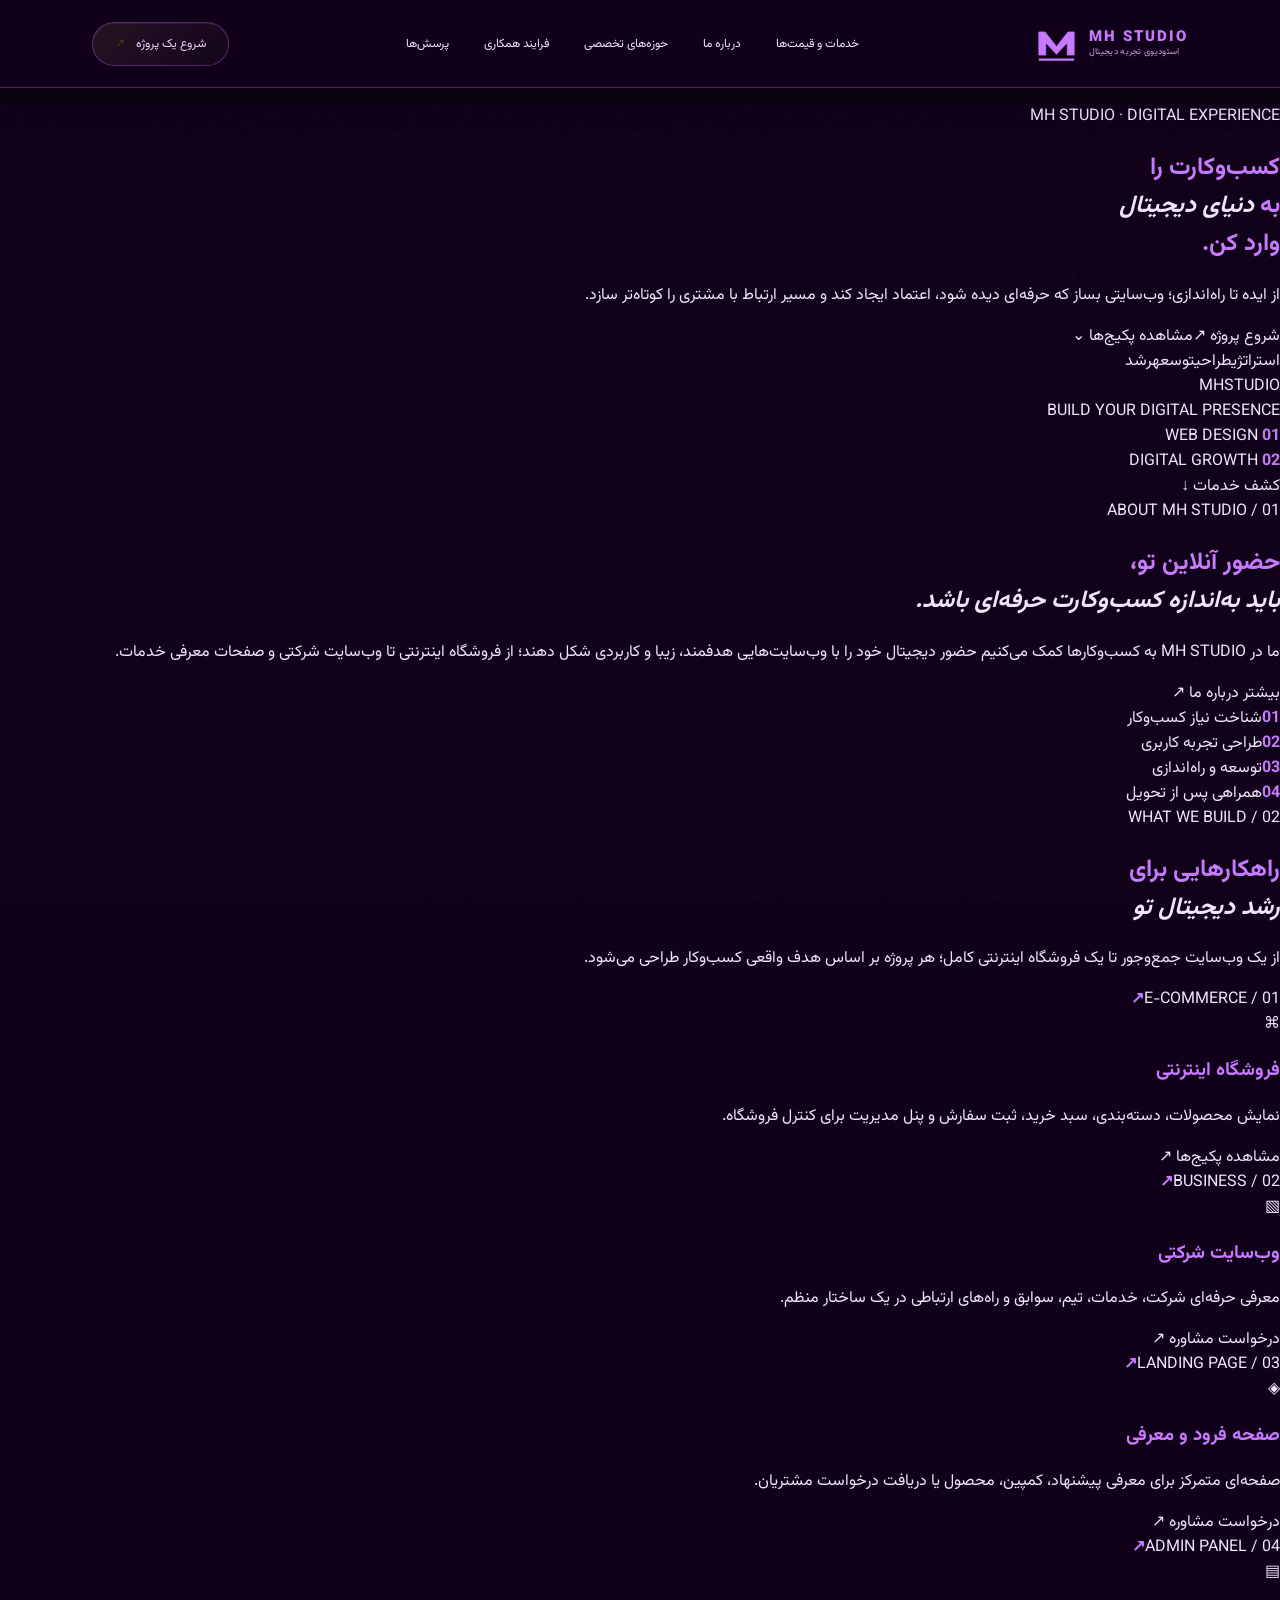
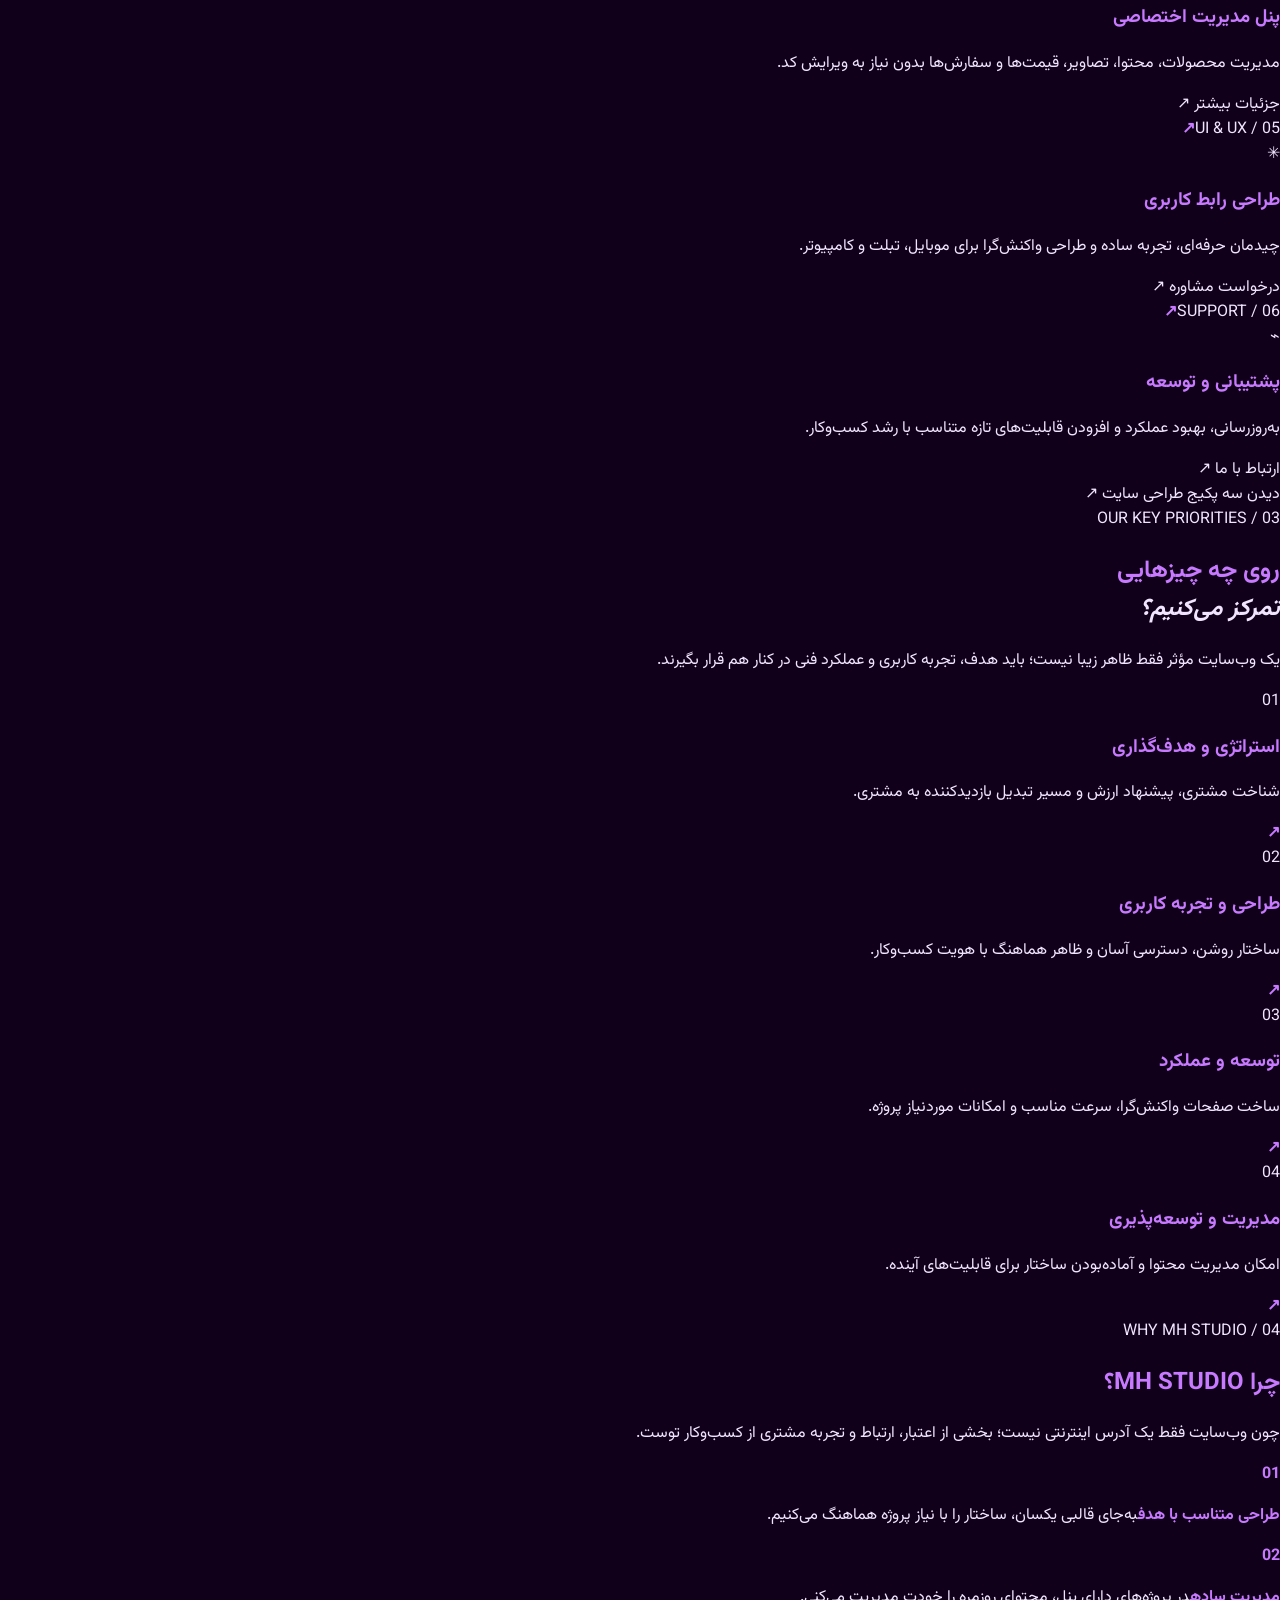
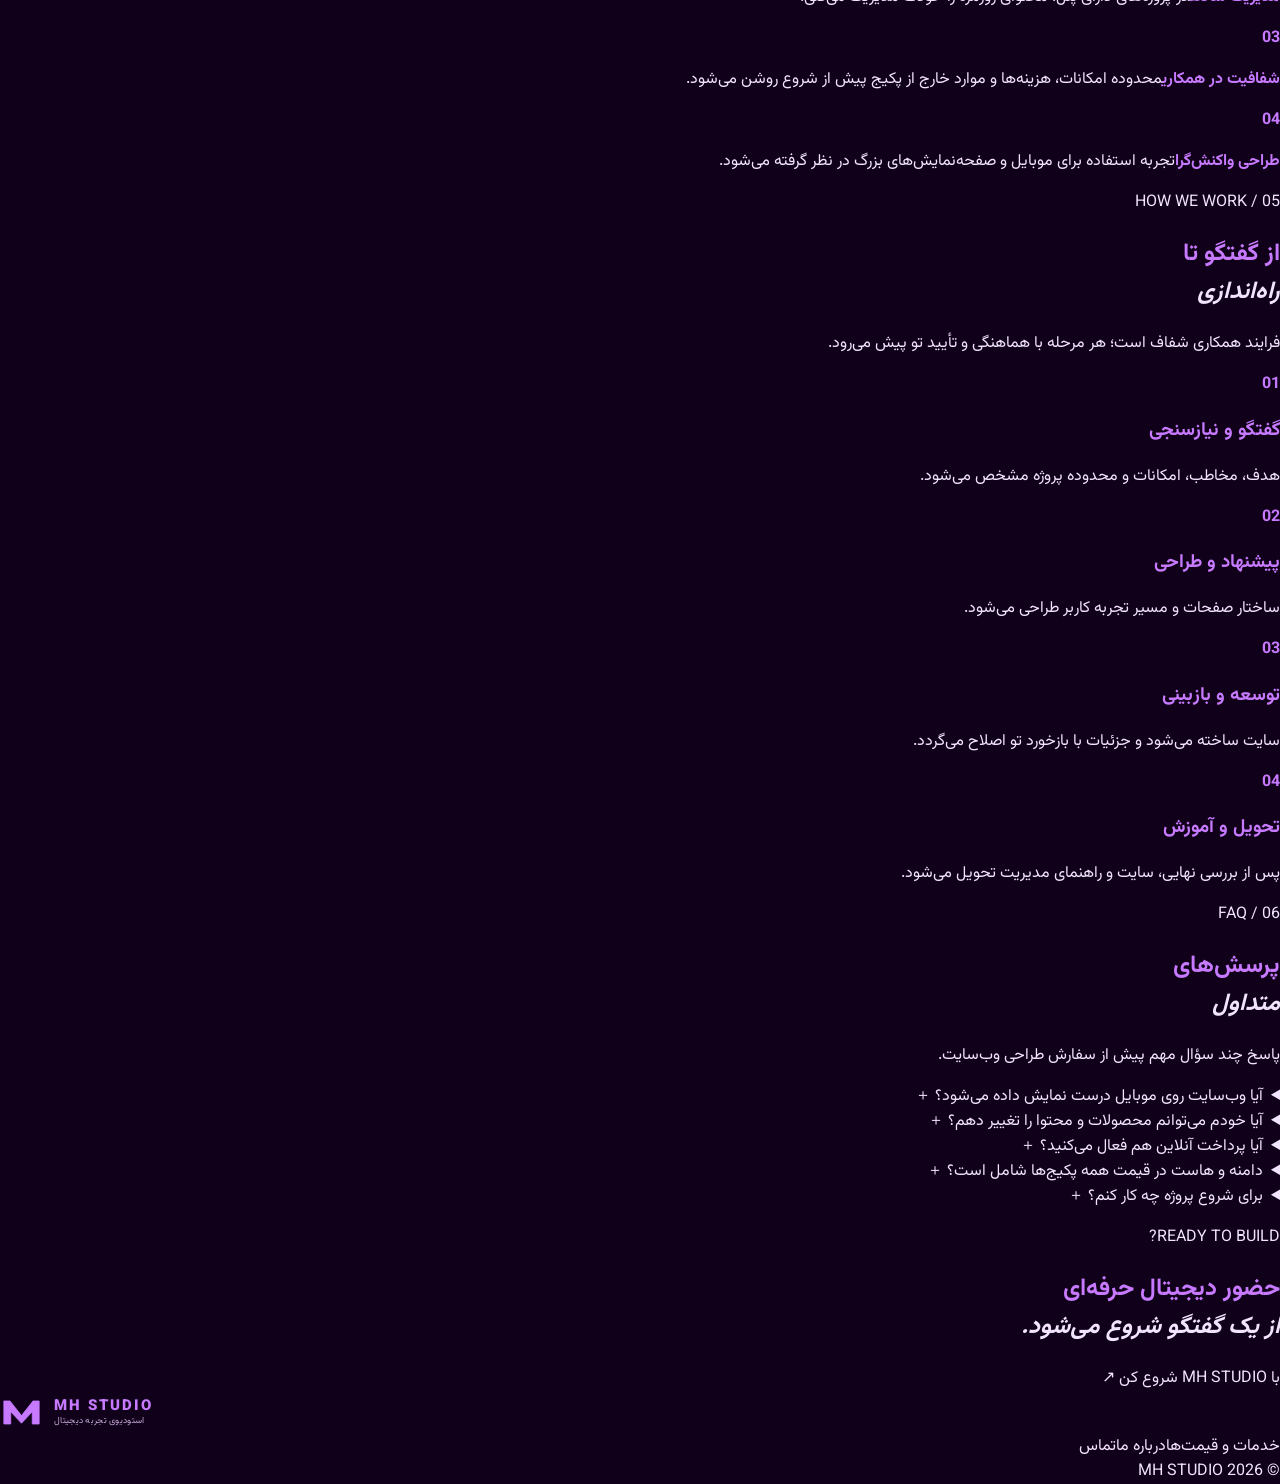
==== commit 6355ad81: "Redesign MH STUDIO homepage inspired by MR7 site architecture" ====
--- a/index.html
+++ b/index.html
@@ -2,82 +2,68 @@
 <html lang="fa" dir="rtl">
 <head>
 <meta charset="utf-8"><meta name="viewport" content="width=device-width,initial-scale=1">
-<meta name="theme-color" content="#0b0012">
-<meta name="description" content="MH STUDIO — استودیوی مستقل طراحی تجربه‌های دیجیتال، وب‌سایت و هویت برند.">
-<title>MH STUDIO — استودیو تجربه‌های دیجیتال</title>
+<meta name="theme-color" content="#08000d">
+<meta name="description" content="MH STUDIO — طراحی و توسعه وب‌سایت‌های حرفه‌ای، فروشگاهی و هویت دیجیتال برای کسب‌وکارها.">
+<title>MH STUDIO | طراحی و توسعه تجربه‌های دیجیتال</title>
 <link rel="preconnect" href="https://fonts.googleapis.com"><link rel="preconnect" href="https://fonts.gstatic.com" crossorigin>
 <link href="https://fonts.googleapis.com/css2?family=Vazirmatn:wght@300;400;500;600;700;800;900&display=swap" rel="stylesheet">
 <link rel="stylesheet" href="style.css">
 </head>
-<body>
-<div class="noise"></div><div class="cursor-glow" aria-hidden="true"></div>
+<body class="mr7-inspired">
+<div class="noise"></div>
 <header class="site-header" id="top">
- <a class="brand" href="#top" aria-label="MH Studio">
-  <svg class="brand-mark" viewBox="0 0 56 56" role="img" aria-label="MH"><path d="M5 43V13h8l15 19 15-19h8v30h-9V27L28 42 14 27v16z" fill="currentColor"/><path d="M5 49h46" stroke="#d18bff" stroke-width="3"/></svg>
-  <span><b>MH STUDIO</b><small>استودیوی تجربه دیجیتال</small></span>
- </a>
+ <a class="brand" href="index.html" aria-label="MH STUDIO"><svg class="brand-mark" viewBox="0 0 56 56" aria-hidden="true"><path d="M5 43V13h8l15 19 15-19h8v30h-9V27L28 42 14 27v16z" fill="currentColor"/><path d="M5 49h46" stroke="currentColor" stroke-width="3"/></svg><span><b>MH STUDIO</b><small>استودیوی تجربه دیجیتال</small></span></a>
  <button class="menu-toggle" aria-label="باز کردن منو" aria-expanded="false"><i></i><i></i></button>
- <nav class="main-nav"><a href="services.html">خدمات</a><a href="about.html">درباره ما</a><a href="#work">توانایی‌ها</a><a href="#process">فرایند</a></nav>
+ <nav class="main-nav"><a href="services.html">خدمات و قیمت‌ها</a><a href="#about">درباره ما</a><a href="#focus">حوزه‌های تخصصی</a><a href="#process">فرایند همکاری</a><a href="#faq">پرسش‌ها</a></nav>
  <a class="header-cta" href="contact.html">شروع یک پروژه <span>↗</span></a>
 </header>
 <main>
-<section class="hero section-shell">
- <div class="hero-grid"></div><div class="hero-orbit orbit-one"></div><div class="hero-orbit orbit-two"></div>
- <div class="hero-copy reveal">
-  <div class="eyebrow"><span class="pulse"></span> استودیوی مستقل استراتژی، طراحی و تجربه دیجیتال</div>
-  <h1>کسب‌وکارت،<br><em>شایسته‌ی دیده‌شدن</em><br><span class="outline-text">در بهترین شکل.</span></h1>
-  <p class="hero-lead">چه در آغاز مسیر باشی و چه سال‌ها تجربه داشته باشی، حضوری حرفه‌ای در فضای آنلاین می‌تواند فرصت‌های تازه‌ای پیش روی کسب‌وکارت بگذارد. ما وب‌سایتی طراحی می‌کنیم که ارزش پیشنهادت را روشن نشان دهد، اعتماد بسازد و راه رسیدن مشتری به انتخاب و ارتباط را کوتاه‌تر کند.</p>
-  <div class="hero-actions"><a class="button button-primary" href="contact.html">برای شروع حرفه‌ای اقدام کن <span>↗</span></a><a class="text-link" href="services.html">کشف خدمات <span>↓</span></a></div>
-  <div class="hero-meta"><span>استراتژی</span><b></b><span>طراحی</span><b></b><span>توسعه</span></div>
+<section class="mr-hero">
+ <div class="mr-hero-glow"></div><div class="mr-hero-grid"></div>
+ <div class="mr-hero-inner">
+  <p class="mr-kicker"><span></span> MH STUDIO · DIGITAL EXPERIENCE</p>
+  <h1>کسب‌وکارت را<br>به <em>دنیای دیجیتال</em><br>وارد کن.</h1>
+  <p class="mr-hero-sub">از ایده تا راه‌اندازی؛ وب‌سایتی بساز که حرفه‌ای دیده شود، اعتماد ایجاد کند و مسیر ارتباط با مشتری را کوتاه‌تر سازد.</p>
+  <div class="mr-hero-actions"><a class="mr-btn mr-btn-primary" href="contact.html">شروع پروژه <span>↗</span></a><a class="mr-btn mr-btn-ghost" href="services.html">مشاهده پکیج‌ها <span>⌄</span></a></div>
+  <div class="mr-hero-note"><span>استراتژی</span><i></i><span>طراحی</span><i></i><span>توسعه</span><i></i><span>رشد</span></div>
  </div>
- <div class="hero-visual reveal">
-  <div class="visual-frame"><div class="visual-top"><span>MH / DIGITAL SYSTEM</span><span>01 — 04</span></div>
-   <div class="visual-core"><div class="core-ring ring-a"></div><div class="core-ring ring-b"></div><div class="core-cross">MH<span>®</span></div><div class="core-caption">BUILT TO BE DISTINCT</div></div>
-   <div class="visual-bottom"><span>CREATIVE DIRECTION</span><span class="live-dot">● LIVE DESIGN</span></div>
-  </div>
-  <div class="float-card float-a"><span class="mini-icon">✳</span><div><b>جایگاهی که به یاد می‌ماند</b><small>فراتر از یک ظاهر زیبا</small></div></div>
-  <div class="float-card float-b"><span class="mini-number">01</span><div><b>از استراتژی تا نتیجه</b><small>یک مسیر منسجم</small></div></div>
- </div>
- <div class="hero-scroll"><span>پایین بروید</span><i></i></div>
+ <div class="mr-hero-art" aria-hidden="true"><div class="mr-orbit orbit-1"></div><div class="mr-orbit orbit-2"></div><div class="mr-art-core"><div class="mr-art-logo">MH<span>STUDIO</span></div><div class="mr-art-caption">BUILD YOUR DIGITAL PRESENCE</div></div><div class="mr-float mr-float-a">WEB DESIGN <b>01</b></div><div class="mr-float mr-float-b">DIGITAL GROWTH <b>02</b></div></div>
+ <a class="mr-scroll" href="#services">کشف خدمات <span>↓</span></a>
 </section>
-<section class="ticker" aria-label="توانایی‌ها"><div class="ticker-track"><span>طراحی دیجیتال</span><b>✳</b><span>هویت برند</span><b>✳</b><span>توسعه وب</span><b>✳</b><span>تجربه کاربری</span><b>✳</b><span>رشد آنلاین</span><b>✳</b><span>طراحی دیجیتال</span><b>✳</b><span>هویت برند</span><b>✳</b><span>توسعه وب</span><b>✳</b><span>تجربه کاربری</span><b>✳</b><span>رشد آنلاین</span><b>✳</b></div></section>
-<section class="intro section-shell" id="about">
- <div class="section-label reveal"><span>01 / دیدگاه ما</span><i></i><span>WHY MH STUDIO</span></div>
- <div class="intro-layout"><h2 class="reveal">در بازار رقابتی امروز، <span>حضور حرفه‌ای</span><br> یک مزیت واقعی است.</h2><div class="intro-text reveal"><p>مخاطب باید سریع و بی‌دردسر بفهمد چه چیزی ارائه می‌کنی، چه تفاوتی داری و چطور می‌تواند با تو همکاری کند. وب‌سایت این تصویر را در تمام ساعات شبانه‌روز در دسترس می‌گذارد؛ از معرفی کسب‌وکارهای تازه‌تأسیس تا توسعه حضور برندهای باسابقه.</p><a class="arrow-link" href="#process">نگاه ما به پروژه‌ها <span>↙</span></a></div></div>
- <div class="principles"><article class="principle reveal"><strong>01</strong><h3>فکر پیش از فرم</h3><p>هر تصمیم طراحی باید هدفی روشن و دلیلی قابل دفاع داشته باشد.</p></article><article class="principle reveal"><strong>02</strong><h3>سادگی هوشمند</h3><p>تجربه‌ای روان می‌سازیم؛ بدون شلوغی و پیچیدگی بی‌دلیل.</p></article><article class="principle reveal"><strong>03</strong><h3>جزئیات تعیین‌کننده</h3><p>کیفیت واقعی در جزئیاتی دیده می‌شود که به چشم می‌آیند و حس می‌شوند.</p></article></div>
+<section class="mr-intro mr-wrap" id="about">
+ <div class="mr-section-eyebrow"><span>01</span> / ABOUT MH STUDIO</div>
+ <div class="mr-intro-grid"><h2>حضور آنلاین تو،<br><em>باید به‌اندازه کسب‌وکارت حرفه‌ای باشد.</em></h2><div><p>ما در MH STUDIO به کسب‌وکارها کمک می‌کنیم حضور دیجیتال خود را با وب‌سایت‌هایی هدفمند، زیبا و کاربردی شکل دهند؛ از فروشگاه اینترنتی تا وب‌سایت شرکتی و صفحات معرفی خدمات.</p><a class="mr-text-link" href="about.html">بیشتر درباره ما <span>↗</span></a></div></div>
+ <div class="mr-stat-row"><div><b>01</b><span>شناخت نیاز کسب‌وکار</span></div><div><b>02</b><span>طراحی تجربه کاربری</span></div><div><b>03</b><span>توسعه و راه‌اندازی</span></div><div><b>04</b><span>همراهی پس از تحویل</span></div></div>
 </section>
-<section class="services section-shell" id="services">
- <div class="section-label reveal"><span>02 / خدمات</span><i></i><span>WHAT WE CREATE</span></div>
- <div class="section-heading reveal"><div><p class="kicker">از ایده تا حضور آنلاین</p><h2>از ایده تا توسعه؛<br><span>زیرساختی برای رشد.</span></h2></div><p>از معرفی دقیق خدمات و محصولات تا نمایش اعتبار برند و ساده‌کردن مسیر سفارش؛ هر بخش با هدف تبدیل بازدیدکننده به مخاطب علاقه‌مند طراحی می‌شود.</p></div>
- <div class="service-list">
-  <article class="service-row reveal"><span class="service-index">01</span><div class="service-icon">◫</div><div class="service-info"><h3>طراحی وب‌سایت</h3><p>ویترین آنلاین کسب‌وکارت؛ مشتری در هر ساعت می‌تواند خدمات، محصولات، نمونه‌کارها و راه سفارش را ببیند. طراحی مناسب موبایل، معرفی روشن و مسیر ساده ارتباط، شروع تعامل را آسان‌تر می‌کند.</p></div><span class="service-tag">WEB DESIGN</span><a href="#contact" aria-label="درخواست طراحی وب‌سایت">↗</a></article>
-  <article class="service-row reveal"><span class="service-index">02</span><div class="service-icon">✳</div><div class="service-info"><h3>هویت بصری و برند</h3><p>ظاهر و پیام یکپارچه‌ای می‌سازیم تا از همان روزهای نخست، کسب‌وکارت منظم، قابل تشخیص و قابل اعتماد به نظر برسد.</p></div><span class="service-tag">BRAND IDENTITY</span><a href="#contact" aria-label="درخواست هویت بصری">↗</a></article>
-  <article class="service-row reveal"><span class="service-index">03</span><div class="service-icon">⌘</div><div class="service-info"><h3>تجربه دیجیتال</h3><p>بازدیدکننده باید بدون گم‌شدن، اطلاعات موردنیازش را پیدا کند؛ از دیدن قیمت و خدمات تا پرسیدن سؤال و ثبت درخواست.</p></div><span class="service-tag">UI / UX</span><a href="#contact" aria-label="درخواست تجربه دیجیتال">↗</a></article>
-  <article class="service-row reveal"><span class="service-index">04</span><div class="service-icon">↗</div><div class="service-info"><h3>راهکارهای رشد آنلاین</h3><p>ساختاری آماده رشد می‌چینیم؛ صفحه‌های معرفی، راه‌های ارتباطی و بخش‌های ضروری که با گسترش کسب‌وکارت بتوان آن‌ها را توسعه داد.</p></div><span class="service-tag">DIGITAL GROWTH</span><a href="#contact" aria-label="درخواست راهکار رشد آنلاین">↗</a></article>
- </div>
+<section class="mr-services" id="services"><div class="mr-wrap">
+ <div class="mr-section-eyebrow"><span>02</span> / WHAT WE BUILD</div>
+ <div class="mr-heading-row"><h2>راهکارهایی برای<br><em>رشد دیجیتال تو</em></h2><p>از یک وب‌سایت جمع‌وجور تا یک فروشگاه اینترنتی کامل؛ هر پروژه بر اساس هدف واقعی کسب‌وکار طراحی می‌شود.</p></div>
+ <div class="mr-service-grid">
+  <article class="mr-service-card"><div class="mr-card-top"><span>01 / E-COMMERCE</span><b>↗</b></div><div class="mr-service-icon">⌘</div><h3>فروشگاه اینترنتی</h3><p>نمایش محصولات، دسته‌بندی، سبد خرید، ثبت سفارش و پنل مدیریت برای کنترل فروشگاه.</p><a href="services.html">مشاهده پکیج‌ها <span>↗</span></a></article>
+  <article class="mr-service-card"><div class="mr-card-top"><span>02 / BUSINESS</span><b>↗</b></div><div class="mr-service-icon">▧</div><h3>وب‌سایت شرکتی</h3><p>معرفی حرفه‌ای شرکت، خدمات، تیم، سوابق و راه‌های ارتباطی در یک ساختار منظم.</p><a href="contact.html">درخواست مشاوره <span>↗</span></a></article>
+  <article class="mr-service-card"><div class="mr-card-top"><span>03 / LANDING PAGE</span><b>↗</b></div><div class="mr-service-icon">◈</div><h3>صفحه فرود و معرفی</h3><p>صفحه‌ای متمرکز برای معرفی پیشنهاد، کمپین، محصول یا دریافت درخواست مشتریان.</p><a href="contact.html">درخواست مشاوره <span>↗</span></a></article>
+  <article class="mr-service-card"><div class="mr-card-top"><span>04 / ADMIN PANEL</span><b>↗</b></div><div class="mr-service-icon">▤</div><h3>پنل مدیریت اختصاصی</h3><p>مدیریت محصولات، محتوا، تصاویر، قیمت‌ها و سفارش‌ها بدون نیاز به ویرایش کد.</p><a href="contact.html">جزئیات بیشتر <span>↗</span></a></article>
+  <article class="mr-service-card"><div class="mr-card-top"><span>05 / UI & UX</span><b>↗</b></div><div class="mr-service-icon">✳</div><h3>طراحی رابط کاربری</h3><p>چیدمان حرفه‌ای، تجربه ساده و طراحی واکنش‌گرا برای موبایل، تبلت و کامپیوتر.</p><a href="contact.html">درخواست مشاوره <span>↗</span></a></article>
+  <article class="mr-service-card"><div class="mr-card-top"><span>06 / SUPPORT</span><b>↗</b></div><div class="mr-service-icon">⌁</div><h3>پشتیبانی و توسعه</h3><p>به‌روزرسانی، بهبود عملکرد و افزودن قابلیت‌های تازه متناسب با رشد کسب‌وکار.</p><a href="contact.html">ارتباط با ما <span>↗</span></a></article>
+ </div><div class="mr-center"><a class="mr-btn mr-btn-primary" href="services.html">دیدن سه پکیج طراحی سایت <span>↗</span></a></div>
+</div></section>
+<section class="mr-focus mr-wrap" id="focus"><div class="mr-section-eyebrow"><span>03</span> / OUR KEY PRIORITIES</div><div class="mr-heading-row"><h2>روی چه چیزهایی<br><em>تمرکز می‌کنیم؟</em></h2><p>یک وب‌سایت مؤثر فقط ظاهر زیبا نیست؛ باید هدف، تجربه کاربری و عملکرد فنی در کنار هم قرار بگیرند.</p></div>
+ <div class="mr-focus-list"><article><span>01</span><div><h3>استراتژی و هدف‌گذاری</h3><p>شناخت مشتری، پیشنهاد ارزش و مسیر تبدیل بازدیدکننده به مشتری.</p></div><b>↗</b></article><article><span>02</span><div><h3>طراحی و تجربه کاربری</h3><p>ساختار روشن، دسترسی آسان و ظاهر هماهنگ با هویت کسب‌وکار.</p></div><b>↗</b></article><article><span>03</span><div><h3>توسعه و عملکرد</h3><p>ساخت صفحات واکنش‌گرا، سرعت مناسب و امکانات موردنیاز پروژه.</p></div><b>↗</b></article><article><span>04</span><div><h3>مدیریت و توسعه‌پذیری</h3><p>امکان مدیریت محتوا و آماده‌بودن ساختار برای قابلیت‌های آینده.</p></div><b>↗</b></article></div>
 </section>
-<section class="manifesto section-shell" id="work">
- <div class="manifesto-art reveal"><div class="manifesto-grid"></div><div class="manifesto-stamp">MH<br><small>STUDIO</small></div><span class="manifesto-coord">35° DESIGN / 01° VISION</span><span class="manifesto-side">MAKE IT MATTER — MAKE IT LAST</span></div>
- <div class="manifesto-copy reveal"><div class="section-label"><span>03 / استاندارد ما</span><i></i><span>THE MH STANDARD</span></div><p class="kicker">ما فقط صفحه نمی‌سازیم.</p><h2>فقط آنلاین نباش؛<br><span>حرفه‌ای و متمایز حضور داشته باش.</span></h2><p>برای کسب‌وکار نوپا، وب‌سایت می‌تواند نقطه شروعی معتبر برای معرفی و جلب اعتماد باشد؛ برای کسب‌وکار باسابقه، راهی برای گسترش بازار، نمایش حرفه‌ای‌تر توانمندی‌ها و جذب فرصت‌های تازه. در هر دو حالت، هدف یکسان است: تجربه‌ای روشن و قابل اعتماد که تصمیم‌گیری مشتری را آسان‌تر کند. وب‌سایت به‌تنهایی فروش را تضمین نمی‌کند؛ اما زیرساختی جدی برای رشد پایدار فراهم می‌سازد.</p><a class="button button-outline" href="contact.html">درباره پروژه‌ات صحبت کنیم <span>↗</span></a></div>
-</section>
-<section class="process section-shell" id="process">
- <div class="section-label reveal"><span>04 / مسیر همکاری</span><i></i><span>HOW WE WORK</span></div>
- <div class="section-heading reveal"><div><p class="kicker">شفاف، مرحله‌به‌مرحله</p><h2>از گفت‌وگو تا<br><span>راه‌اندازی.</span></h2></div><p>از ابتدا می‌دانی چه می‌سازیم، چرا می‌سازیم و هر مرحله چه خروجی‌ای دارد. بدون ابهام و حرکت‌های نمایشی.</p></div>
- <div class="process-grid"><article class="process-card reveal"><span>01</span><div class="process-symbol">◎</div><h3>شناخت</h3><p>می‌فهمیم چه ارائه می‌کنی، مشتری تو کیست و سایت قرار است چه کاری انجام دهد.</p></article><article class="process-card reveal"><span>02</span><div class="process-symbol">⌁</div><h3>طراحی</h3><p>صفحه‌ها و ظاهر سایت را متناسب با بازار و شخصیت برندت طراحی می‌کنیم.</p></article><article class="process-card reveal"><span>03</span><div class="process-symbol">⌘</div><h3>توسعه</h3><p>سایت را برای موبایل و نمایشگرهای مختلف آماده و بخش‌های آن را بررسی می‌کنیم.</p></article><article class="process-card reveal"><span>04</span><div class="process-symbol">↗</div><h3>تحویل و رشد</h3><p>سایت را منتشر می‌کنیم تا بتوانی آن را به مشتریان معرفی کنی و توسعه بدهی.</p></article></div>
-</section>
-<section class="contact section-shell" id="contact">
- <div class="contact-glow"></div><div class="contact-inner reveal"><p class="kicker">پروژه بعدی از یک گفت‌وگو شروع می‌شود</p><h2>وقت آن است که<br><span>حرفه‌ای دیده شوی.</span></h2><p>در هر مرحله‌ای از مسیر کسب‌وکارت هستی، از راه‌اندازی تا توسعه و بازطراحی، در واتساپ با ما صحبت کن تا راهکار متناسب با هدفت را بررسی کنیم.</p><a class="button button-primary contact-button" href="https://wa.me/93749087236" target="_blank" rel="noopener">بررسی پروژه در واتساپ <span>↗</span></a><small>ارتباط و دریافت پیام فقط از طریق واتساپ · 0749087236</small></div>
- <div class="contact-side">MH STUDIO — LET'S BUILD WHAT'S NEXT</div>
-</section>
+<section class="mr-why" id="why"><div class="mr-wrap mr-why-grid"><div><div class="mr-section-eyebrow"><span>04</span> / WHY MH STUDIO</div><h2>چرا MH STUDIO؟</h2><p class="mr-why-lead">چون وب‌سایت فقط یک آدرس اینترنتی نیست؛ بخشی از اعتبار، ارتباط و تجربه مشتری از کسب‌وکار توست.</p></div><div class="mr-why-points"><div><b>01</b><p><strong>طراحی متناسب با هدف</strong><span>به‌جای قالبی یکسان، ساختار را با نیاز پروژه هماهنگ می‌کنیم.</span></p></div><div><b>02</b><p><strong>مدیریت ساده</strong><span>در پروژه‌های دارای پنل، محتوای روزمره را خودت مدیریت می‌کنی.</span></p></div><div><b>03</b><p><strong>شفافیت در همکاری</strong><span>محدوده امکانات، هزینه‌ها و موارد خارج از پکیج پیش از شروع روشن می‌شود.</span></p></div><div><b>04</b><p><strong>طراحی واکنش‌گرا</strong><span>تجربه استفاده برای موبایل و صفحه‌نمایش‌های بزرگ در نظر گرفته می‌شود.</span></p></div></div></div></section>
+<section class="mr-process mr-wrap" id="process"><div class="mr-section-eyebrow"><span>05</span> / HOW WE WORK</div><div class="mr-heading-row"><h2>از گفتگو تا<br><em>راه‌اندازی</em></h2><p>فرایند همکاری شفاف است؛ هر مرحله با هماهنگی و تأیید تو پیش می‌رود.</p></div><div class="mr-steps"><div><b>01</b><h3>گفتگو و نیازسنجی</h3><p>هدف، مخاطب، امکانات و محدوده پروژه مشخص می‌شود.</p></div><div><b>02</b><h3>پیشنهاد و طراحی</h3><p>ساختار صفحات و مسیر تجربه کاربر طراحی می‌شود.</p></div><div><b>03</b><h3>توسعه و بازبینی</h3><p>سایت ساخته می‌شود و جزئیات با بازخورد تو اصلاح می‌گردد.</p></div><div><b>04</b><h3>تحویل و آموزش</h3><p>پس از بررسی نهایی، سایت و راهنمای مدیریت تحویل می‌شود.</p></div></div></section>
+<section class="mr-faq" id="faq"><div class="mr-wrap"><div class="mr-section-eyebrow"><span>06</span> / FAQ</div><div class="mr-heading-row"><h2>پرسش‌های<br><em>متداول</em></h2><p>پاسخ چند سؤال مهم پیش از سفارش طراحی وب‌سایت.</p></div><div class="mr-faq-list">
+ <details><summary>آیا وب‌سایت روی موبایل درست نمایش داده می‌شود؟ <span>＋</span></summary><p>بله. طراحی واکنش‌گرا برای موبایل، تبلت و کامپیوتر در ساختار پروژه در نظر گرفته می‌شود.</p></details>
+ <details><summary>آیا خودم می‌توانم محصولات و محتوا را تغییر دهم؟ <span>＋</span></summary><p>در پکیج‌هایی که پنل مدیریت دارند، می‌توانی محصولات، تصاویر، قیمت‌ها و اطلاعات قابل مدیریت را بدون ویرایش کد تغییر دهی.</p></details>
+ <details><summary>آیا پرداخت آنلاین هم فعال می‌کنید؟ <span>＋</span></summary><p>روش ثبت سفارش و پرداخت بر اساس نیاز و امکانات در دسترس کسب‌وکار تعیین می‌شود. امکان ثبت سفارش از طریق واتساپ نیز وجود دارد.</p></details>
+ <details><summary>دامنه و هاست در قیمت همه پکیج‌ها شامل است؟ <span>＋</span></summary><p>خیر. دامنه و هاست فقط در پکیجی شامل می‌شود که صریحاً در جزئیات آن ذکر شده باشد.</p></details>
+ <details><summary>برای شروع پروژه چه کار کنم؟ <span>＋</span></summary><p>از صفحه تماس پیام بده و نوع کسب‌وکار، امکانات موردنیاز و پکیج مدنظرت را توضیح بده.</p></details>
+ </div></div></section>
+<section class="mr-final-cta"><div class="mr-wrap"><p>READY TO BUILD?</p><h2>حضور دیجیتال حرفه‌ای<br><em>از یک گفتگو شروع می‌شود.</em></h2><a class="mr-btn mr-btn-primary" href="contact.html">با MH STUDIO شروع کن <span>↗</span></a></div></section>
 </main>
-<footer class="site-footer"><a class="brand footer-brand" href="#top"><svg class="brand-mark" viewBox="0 0 56 56" aria-hidden="true"><path d="M5 43V13h8l15 19 15-19h8v30h-9V27L28 42 14 27v16z" fill="currentColor"/><path d="M5 49h46" stroke="#d18bff" stroke-width="3"/></svg><span><b>MH STUDIO</b><small>استودیوی تجربه دیجیتال</small></span></a><span>© 2026 MH STUDIO — تمامی حقوق محفوظ است.</span><a href="#top" class="back-top">بازگشت به بالا ↑</a></footer>
+<footer class="mr-footer"><div class="mr-wrap mr-footer-row"><a class="brand" href="index.html"><svg class="brand-mark" viewBox="0 0 56 56"><path d="M5 43V13h8l15 19 15-19h8v30h-9V27L28 42 14 27v16z" fill="currentColor"/></svg><span><b>MH STUDIO</b><small>استودیوی تجربه دیجیتال</small></span></a><div><a href="services.html">خدمات و قیمت‌ها</a><a href="about.html">درباره ما</a><a href="contact.html">تماس</a></div><span>© 2026 MH STUDIO</span></div></footer>
 <script>
-const menuBtn=document.querySelector('.menu-toggle'),nav=document.querySelector('.main-nav');
-menuBtn.addEventListener('click',()=>{const open=nav.classList.toggle('is-open');menuBtn.setAttribute('aria-expanded',String(open));});
-nav.querySelectorAll('a').forEach(a=>a.addEventListener('click',()=>{nav.classList.remove('is-open');menuBtn.setAttribute('aria-expanded','false');}));
-const observer=new IntersectionObserver(entries=>entries.forEach(entry=>{if(entry.isIntersecting){entry.target.classList.add('is-visible');observer.unobserve(entry.target);}}),{threshold:.12});
-document.querySelectorAll('.reveal').forEach(el=>observer.observe(el));
-const glow=document.querySelector('.cursor-glow');
-if(matchMedia('(pointer:fine)').matches){window.addEventListener('pointermove',e=>{glow.style.setProperty('--x',e.clientX+'px');glow.style.setProperty('--y',e.clientY+'px');});}
+const menuBtn=document.querySelector('.menu-toggle'),nav=document.querySelector('.main-nav');menuBtn.addEventListener('click',()=>{const open=nav.classList.toggle('is-open');menuBtn.setAttribute('aria-expanded',String(open));});nav.querySelectorAll('a').forEach(a=>a.addEventListener('click',()=>{nav.classList.remove('is-open');menuBtn.setAttribute('aria-expanded','false');}));
+const reveal=new IntersectionObserver(entries=>entries.forEach(e=>{if(e.isIntersecting){e.target.classList.add('in-view');reveal.unobserve(e.target)}}),{threshold:.12});document.querySelectorAll('.mr-service-card,.mr-focus-list article,.mr-steps>div,.mr-intro-grid').forEach(el=>reveal.observe(el));
 </script>
 </body></html>
--- a/style.css
+++ b/style.css
@@ -80,3 +80,40 @@
 .site-footer{border-color:rgba(217,189,131,.16);color:#a89c87}
 .back-top,.arrow-link,.text-link:hover{color:#e2c184}
 @media(max-width:640px){.button{padding:13px 20px}.main-nav{background:#100e0b;border-color:rgba(217,189,131,.2)}.header-cta{border-radius:999px}}
+
+/* MH STUDIO — strict purple & black palette */
+:root{--bg:#08000d;--panel:#100019;--panel2:#190025;--ink:#ead7ff;--muted:#b79acb;--line:rgba(190,105,255,.24);--acid:#bd62f5;color-scheme:dark}
+html,body{background:#08000d!important;color:#ead7ff!important}
+.site-header,.main-nav,.ticker,.services,.site-footer,.page-hero,.page-cta,.contact-panel,.value-card,.principle,.service-row,.visual-frame,.float-card,.manifesto-art,.package-card,.package-icon,.header-cta,.menu-toggle{background-color:#100019!important;border-color:rgba(190,105,255,.34)!important;color:#ead7ff!important}
+.site-header{background:rgba(8,0,13,.94)!important}
+.hero-grid,.manifesto-grid{background-image:linear-gradient(rgba(190,105,255,.055) 1px,transparent 1px),linear-gradient(90deg,rgba(190,105,255,.055) 1px,transparent 1px)!important}
+.hero h1 em,.intro h2 span,.section-heading h2 span,.manifesto h2 span,.eyebrow,.section-label,.kicker,.pulse,.live-dot,.mini-icon,.mini-number,.arrow-link,.text-link:hover,.back-top,.service-row>a,.service-icon,.package-label,.package-card h2,.package-price,.package-features li:before{color:#c77aff!important}
+.button-primary,.package-action{background:linear-gradient(110deg,#bd62f5,#7926a8)!important;color:#08000d!important;border-color:#bd62f5!important}
+.button-primary span,.package-action span{color:#08000d!important}
+.package-card{background:radial-gradient(ellipse at 50% 0,rgba(153,54,210,.25),transparent 58%),linear-gradient(160deg,#190025,#08000d 78%)!important;box-shadow:0 0 22px rgba(157,61,220,.22),inset 0 0 35px rgba(130,42,185,.1)!important}
+.package-featured{border-color:#bd62f5!important;box-shadow:0 0 15px rgba(189,98,245,.55),0 0 42px rgba(145,43,220,.25)!important}
+.package-icon{background:#190025!important;box-shadow:0 0 24px rgba(164,64,255,.22)!important}
+.visual-frame,.manifesto-art{background:radial-gradient(ellipse at 50% 45%,rgba(151,53,207,.25),transparent 52%),linear-gradient(140deg,#190025,#08000d 75%)!important}
+.ticker{background:#08000d!important}
+input,textarea,select,option,table,.admin-card,.panel,.modal{background-color:#100019!important;color:#ead7ff!important;border-color:rgba(190,105,255,.3)!important}
+::placeholder{color:#a987bd!important}
+
+/* STRICT TWO-COLOR SYSTEM: BLACK + PURPLE ONLY */
+:root{color-scheme:dark;--bg:#08000d;--panel:#100019;--panel2:#190025;--ink:#f1e4ff;--muted:#c3a8d8;--line:rgba(190,105,255,.28);--acid:#c77aff}
+html,body{background:#08000d!important;color:#f1e4ff!important}
+body{background-image:none!important}
+body *{color:#f1e4ff}
+body :is(h1,h2,h3,h4,h5,h6,strong,b,.eyebrow,.section-label,.kicker,.pulse,.live-dot,.mini-icon,.mini-number,.arrow-link,.back-top,.service-icon,.service-row>a,.package-label,.package-card h2,.package-features li:before){color:#c77aff!important}
+body :is(header,nav,main,section,footer,article,aside,.site-header,.main-nav,.ticker,.services,.site-footer,.page-hero,.page-cta,.contact-panel,.value-card,.principle,.service-row,.visual-frame,.float-card,.manifesto-art,.package-card,.package-icon,.admin-card,.panel,.modal,.card,.sidebar,.topbar,.dashboard,.content-panel){background-color:#100019!important;background-image:none!important;border-color:rgba(190,105,255,.34)!important;color:#f1e4ff!important}
+body :is(.hero,.hero-visual,.intro,.manifesto,.process,.page-content,.section-shell){background-color:#08000d!important;background-image:none!important}
+body :is(.hero-grid,.manifesto-grid){background-image:linear-gradient(rgba(190,105,255,.055) 1px,transparent 1px),linear-gradient(90deg,rgba(190,105,255,.055) 1px,transparent 1px)!important}
+body :is(.button-primary,.package-action,.header-cta:hover,.admin-button,.btn-primary){background:#9d43d1!important;background-image:none!important;color:#08000d!important;border-color:#c77aff!important}
+body :is(.button-primary,.package-action,.admin-button,.btn-primary) *{color:#08000d!important}
+body :is(input,textarea,select,option,table,th,td){background-color:#100019!important;color:#f1e4ff!important;border-color:rgba(190,105,255,.34)!important}
+body :is(a:hover,.main-nav a:hover){color:#d9aaff!important}
+body svg,body svg *{stroke:#c77aff!important}
+body svg [fill]:not([fill="none"]){fill:#c77aff!important}
+body .brand-mark{color:#c77aff!important}
+body .package-card{background:linear-gradient(160deg,#190025,#08000d 78%)!important;box-shadow:0 0 22px rgba(157,61,220,.22),inset 0 0 35px rgba(130,42,185,.1)!important}
+body .package-featured{border-color:#c77aff!important;box-shadow:0 0 15px rgba(189,98,245,.55),0 0 42px rgba(145,43,220,.25)!important}
+::placeholder{color:#b79acb!important}
